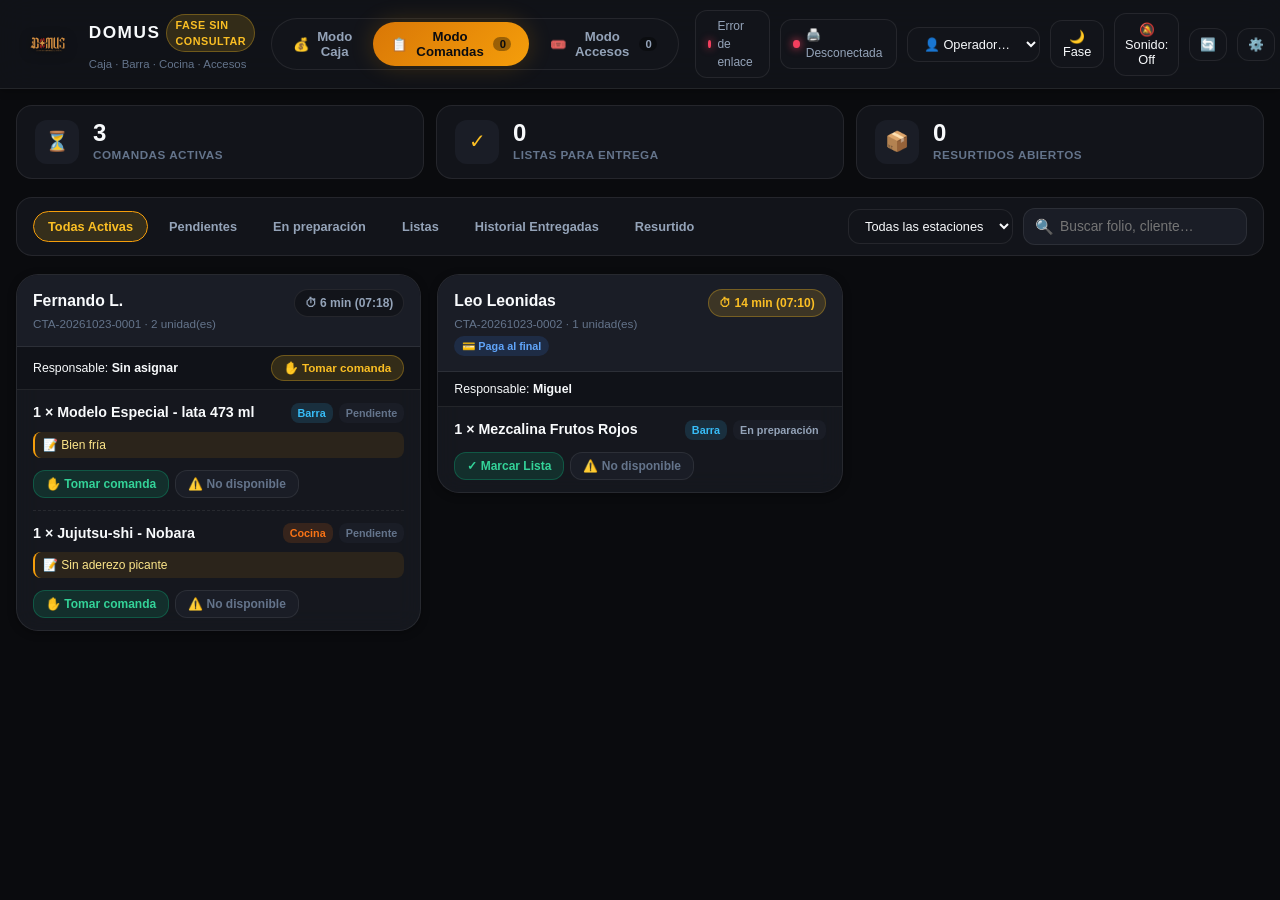
==== google-apps-script/Index.html @ 8cdd0007 "Keep history validation and evidence on one checked read snapshot" ====
<!DOCTYPE html>
<html lang="es">

<head>
  <meta charset="utf-8" />
  <meta name="viewport" content="width=device-width, initial-scale=1, maximum-scale=1, user-scalable=no" />
  <title>DOMUS · Sistema Operativo de Administración, Caja y Comandas</title>
  <meta name="description"
    content="Plataforma unificada para administración de DOMUS, punto de venta de caja y pantalla de comandas de cocina y barra." />
  <meta name="theme-color" content="#0a0b0e" />

  <!-- Favicon / Branding -->
  <link rel="icon" type="image/png" href="https://sadotechmx.github.io/Admin-Domus/assets/LOGO DOMUS-01.png" />
  <meta http-equiv="Cache-Control" content="no-cache, no-store, must-revalidate" />
  <meta http-equiv="Pragma" content="no-cache" />
  <meta http-equiv="Expires" content="0" />

  <!-- Stylesheet -->
  <style>/* ==========================================================================
   DOMUS ADMIN & POS - DESIGN SYSTEM & STYLESHEET
   Sleek Dark Mode / Obsidian & Amber Gold / Glassmorphism
   ========================================================================== */

:root {
  /* Color Palette */
  --bg-main: #0a0b0e;
  --bg-surface: #12141a;
  --bg-surface-elevated: #1a1d26;
  --bg-glass: rgba(18, 20, 26, 0.85);
  --bg-glass-card: rgba(26, 29, 38, 0.7);
  --border-subtle: rgba(255, 255, 255, 0.08);
  --border-focus: rgba(245, 158, 11, 0.5);
  --border-gold: rgba(217, 119, 6, 0.35);

  /* Accents */
  --gold-300: #fde68a;
  --gold-400: #fbbf24;
  --gold-500: #f59e0b;
  --gold-600: #d97706;
  --gold-glow: rgba(245, 158, 11, 0.25);

  /* Status Colors */
  --emerald-400: #34d399;
  --emerald-500: #10b981;
  --emerald-bg: rgba(16, 185, 129, 0.15);
  --emerald-border: rgba(16, 185, 129, 0.3);

  --rose-400: #fb7185;
  --rose-500: #f43f5e;
  --rose-bg: rgba(244, 63, 94, 0.15);
  --rose-border: rgba(244, 63, 94, 0.3);

  --amber-400: #fbbf24;
  --amber-bg: rgba(251, 191, 36, 0.15);
  --amber-border: rgba(251, 191, 36, 0.3);

  --blue-400: #60a5fa;
  --blue-500: #3b82f6;
  --blue-bg: rgba(59, 130, 246, 0.15);

  /* Typography & Text */
  --text-primary: #f8fafc;
  --text-secondary: #94a3b8;
  --text-muted: #64748b;
  --text-gold: #f3c46b;

  /* Geometry & Shadows */
  --radius-sm: 8px;
  --radius-md: 12px;
  --radius-lg: 16px;
  --radius-xl: 22px;
  --radius-full: 9999px;

  --shadow-sm: 0 2px 8px rgba(0, 0, 0, 0.3);
  --shadow-md: 0 6px 20px rgba(0, 0, 0, 0.45);
  --shadow-lg: 0 12px 35px rgba(0, 0, 0, 0.6);
  --shadow-gold: 0 0 24px rgba(245, 158, 11, 0.2);

  --transition-fast: 0.15s cubic-bezier(0.4, 0, 0.2, 1);
  --transition-normal: 0.25s cubic-bezier(0.4, 0, 0.2, 1);
}

/* Base Reset */
*, *::before, *::after {
  box-sizing: border-box;
  margin: 0;
  padding: 0;
}

html, body {
  background-color: var(--bg-main);
  color: var(--text-primary);
  font-family: -apple-system, BlinkMacSystemFont, "Segoe UI", Roboto, "Helvetica Neue", Arial, sans-serif;
  font-size: 15px;
  line-height: 1.5;
  -webkit-font-smoothing: antialiased;
  min-height: 100vh;
  overflow-x: hidden;
}

/* Custom Scrollbars */
::-webkit-scrollbar {
  width: 7px;
  height: 7px;
}
::-webkit-scrollbar-track {
  background: var(--bg-main);
}
::-webkit-scrollbar-thumb {
  background: var(--border-subtle);
  border-radius: var(--radius-full);
}
::-webkit-scrollbar-thumb:hover {
  background: var(--gold-600);
}

/* ==========================================================================
   HEADER & NAVIGATION BAR
   ========================================================================== */
.app-header {
  position: sticky;
  top: 0;
  z-index: 90;
  background: var(--bg-glass);
  backdrop-filter: blur(18px);
  -webkit-backdrop-filter: blur(18px);
  border-bottom: 1px solid var(--border-subtle);
  padding: 10px 18px;
  display: flex;
  align-items: center;
  justify-content: space-between;
  gap: 16px;
  box-shadow: var(--shadow-sm);
}

.brand-section {
  display: flex;
  align-items: center;
  gap: 12px;
}

.brand-logo {
  height: 38px;
  width: auto;
  object-fit: contain;
  filter: drop-shadow(0 2px 6px rgba(0,0,0,0.5));
}

.brand-text h1 {
  font-size: 1.15rem;
  font-weight: 700;
  letter-spacing: 1.5px;
  color: var(--text-primary);
  display: flex;
  align-items: center;
  gap: 6px;
}

.brand-text .phase-badge {
  font-size: 0.72rem;
  font-weight: 600;
  padding: 2px 8px;
  border-radius: var(--radius-full);
  background: var(--amber-bg);
  border: 1px solid var(--amber-border);
  color: var(--gold-400);
  letter-spacing: 0.5px;
  text-transform: uppercase;
}

.brand-subtitle {
  font-size: 0.76rem;
  color: var(--text-muted);
}

/* Mode Switcher Buttons (Caja vs Comandas) */
.mode-switcher {
  display: flex;
  background: var(--bg-surface);
  border: 1px solid var(--border-subtle);
  border-radius: var(--radius-full);
  padding: 3px;
  gap: 3px;
}

.mode-btn {
  background: transparent;
  border: none;
  color: var(--text-secondary);
  font-size: 0.88rem;
  font-weight: 600;
  padding: 7px 18px;
  border-radius: var(--radius-full);
  cursor: pointer;
  display: flex;
  align-items: center;
  gap: 8px;
  transition: all var(--transition-fast);
}

.mode-btn:hover {
  color: var(--text-primary);
}

.mode-btn.active {
  background: linear-gradient(135deg, var(--gold-600), var(--gold-500));
  color: #0b0c10;
  box-shadow: var(--shadow-gold);
  font-weight: 700;
}

.mode-btn .badge-count {
  background: rgba(0, 0, 0, 0.35);
  color: inherit;
  font-size: 0.75rem;
  padding: 1px 7px;
  border-radius: var(--radius-full);
  min-width: 18px;
  text-align: center;
}

/* Header Controls & Status */
.header-actions {
  display: flex;
  align-items: center;
  gap: 10px;
}

.connection-status {
  display: flex;
  align-items: center;
  gap: 6px;
  font-size: 0.8rem;
  color: var(--text-secondary);
  padding: 6px 12px;
  border-radius: var(--radius-md);
  background: var(--bg-surface);
  border: 1px solid var(--border-subtle);
}

.status-dot {
  width: 8px;
  height: 8px;
  border-radius: 50%;
  background: var(--emerald-500);
  box-shadow: 0 0 8px var(--emerald-500);
}
.status-dot.warn {
  background: var(--amber-400);
  box-shadow: 0 0 8px var(--amber-400);
}
.status-dot.error {
  background: var(--rose-500);
  box-shadow: 0 0 8px var(--rose-500);
}

.staff-select-wrapper select,
.action-icon-btn,
.btn-secondary {
  background: var(--bg-surface);
  border: 1px solid var(--border-subtle);
  color: var(--text-primary);
  border-radius: var(--radius-md);
  padding: 8px 12px;
  font-size: 0.85rem;
  font-family: inherit;
  cursor: pointer;
  outline: none;
  transition: all var(--transition-fast);
}

.staff-select-wrapper select:focus,
.action-icon-btn:hover,
.btn-secondary:hover {
  border-color: var(--gold-500);
  background: var(--bg-surface-elevated);
}

.action-icon-btn {
  display: inline-flex;
  align-items: center;
  justify-content: center;
  padding: 8px 10px;
  min-width: 38px;
}
.action-icon-btn.active {
  color: var(--gold-400);
  border-color: var(--gold-500);
  background: var(--amber-bg);
}

/* Main Container */
.app-container {
  max-width: 1560px;
  margin: 0 auto;
  padding: 16px;
}

/* ==========================================================================
   VIEW 1: MODO CAJA (POS - PUNTO DE VENTA)
   ========================================================================== */
.caja-layout {
  display: grid;
  grid-template-columns: 1fr 390px;
  gap: 20px;
  align-items: start;
}

@media (max-width: 1024px) {
  .caja-layout {
    grid-template-columns: 1fr;
  }
}

.catalog-section {
  display: flex;
  flex-direction: column;
  gap: 16px;
}

/* Search & Category Filter Bar */
.catalog-toolbar {
  display: flex;
  flex-wrap: wrap;
  gap: 12px;
  justify-content: space-between;
  align-items: center;
  background: var(--bg-surface);
  border: 1px solid var(--border-subtle);
  border-radius: var(--radius-lg);
  padding: 12px 16px;
}

.search-input-wrapper {
  position: relative;
  flex: 1;
  min-width: 240px;
}

.search-input-wrapper input {
  width: 100%;
  background: var(--bg-surface-elevated);
  border: 1px solid var(--border-subtle);
  border-radius: var(--radius-md);
  padding: 10px 14px 10px 36px;
  color: var(--text-primary);
  font-size: 0.92rem;
  outline: none;
  transition: border-color var(--transition-fast);
}

.search-input-wrapper input:focus {
  border-color: var(--gold-500);
  box-shadow: 0 0 0 2px var(--gold-glow);
}

.search-icon {
  position: absolute;
  left: 12px;
  top: 50%;
  transform: translateY(-50%);
  color: var(--text-muted);
  pointer-events: none;
}

/* Categories Scroll */
.category-chips {
  display: flex;
  gap: 8px;
  overflow-x: auto;
  padding-bottom: 2px;
}

.chip-btn {
  background: var(--bg-surface-elevated);
  border: 1px solid var(--border-subtle);
  color: var(--text-secondary);
  padding: 6px 14px;
  border-radius: var(--radius-full);
  font-size: 0.82rem;
  font-weight: 600;
  white-space: nowrap;
  cursor: pointer;
  transition: all var(--transition-fast);
}

.chip-btn:hover {
  color: var(--text-primary);
  background: var(--bg-surface);
}

.chip-btn.active {
  background: var(--amber-bg);
  border-color: var(--gold-500);
  color: var(--gold-400);
}

.chip-btn.canna-chip {
  border-color: rgba(74, 222, 128, 0.4);
  color: #4ade80;
}

.chip-btn.canna-chip:hover {
  background: rgba(34, 197, 94, 0.15);
  border-color: #22c55e;
  color: #86efac;
}

.chip-btn.canna-chip.active {
  background: rgba(34, 197, 94, 0.22);
  border-color: #4ade80;
  color: #86efac;
  box-shadow: 0 0 12px rgba(34, 197, 94, 0.35);
}

/* Product Cards Grid */
.products-grid {
  display: grid;
  grid-template-columns: repeat(auto-fill, minmax(190px, 1fr));
  gap: 14px;
}

.product-card {
  background: var(--bg-glass-card);
  backdrop-filter: blur(12px);
  border: 1px solid var(--border-subtle);
  border-radius: var(--radius-lg);
  padding: 16px;
  display: flex;
  flex-direction: column;
  justify-content: space-between;
  gap: 12px;
  cursor: pointer;
  transition: transform var(--transition-fast), border-color var(--transition-fast), box-shadow var(--transition-fast);
  position: relative;
  overflow: hidden;
}

.product-card:hover {
  transform: translateY(-2px);
  border-color: var(--gold-500);
  box-shadow: var(--shadow-gold);
}

.product-card.canna-card {
  border-color: rgba(74, 222, 128, 0.25);
}

.product-card.canna-card:hover {
  border-color: #4ade80;
  box-shadow: 0 0 14px rgba(34, 197, 94, 0.25);
}

.product-card .card-cat-badge {
  font-size: 0.7rem;
  text-transform: uppercase;
  font-weight: 700;
  letter-spacing: 0.5px;
  color: var(--text-muted);
}

.product-card .card-cat-badge.badge-canna {
  color: #4ade80;
  font-weight: 800;
}

.product-card .card-title {
  font-size: 0.98rem;
  font-weight: 600;
  color: var(--text-primary);
  line-height: 1.3;
  margin-top: 4px;
}

.product-card .card-footer {
  display: flex;
  align-items: center;
  justify-content: space-between;
  margin-top: auto;
  padding-top: 8px;
  border-top: 1px solid var(--border-subtle);
}

.product-card .card-price {
  font-size: 1.15rem;
  font-weight: 700;
  color: var(--gold-400);
  font-variant-numeric: tabular-nums;
}

.product-card .card-add-btn {
  width: 32px;
  height: 32px;
  border-radius: var(--radius-full);
  background: var(--gold-500);
  color: #0d0d12;
  border: none;
  font-size: 1.1rem;
  font-weight: 700;
  display: flex;
  align-items: center;
  justify-content: center;
  cursor: pointer;
  transition: transform var(--transition-fast), background var(--transition-fast);
}

.product-card:hover .card-add-btn {
  transform: scale(1.1);
  background: var(--gold-400);
}

/* ==========================================================================
   CART & ORDER SUMMARY SIDEBAR
   ========================================================================== */
.cart-sidebar {
  background: var(--bg-surface);
  border: 1px solid var(--border-subtle);
  border-radius: var(--radius-xl);
  padding: 18px;
  display: flex;
  flex-direction: column;
  gap: 16px;
  position: sticky;
  top: 76px;
  max-height: calc(100vh - 96px);
  box-shadow: var(--shadow-md);
}

.cart-header {
  display: flex;
  align-items: center;
  justify-content: space-between;
  padding-bottom: 12px;
  border-bottom: 1px solid var(--border-subtle);
}

.cart-header h2 {
  font-size: 1.15rem;
  font-weight: 700;
  color: var(--text-primary);
  display: flex;
  align-items: center;
  gap: 8px;
}

.cart-header .btn-clear {
  background: transparent;
  border: none;
  color: var(--text-muted);
  font-size: 0.82rem;
  cursor: pointer;
  padding: 4px 8px;
  border-radius: var(--radius-sm);
  transition: color var(--transition-fast);
}
.cart-header .btn-clear:hover {
  color: var(--rose-400);
}

/* Customer & Ticket Selector */
.cart-meta-fields {
  display: flex;
  flex-direction: column;
  gap: 10px;
}

.input-group label {
  display: block;
  font-size: 0.78rem;
  font-weight: 600;
  color: var(--text-secondary);
  margin-bottom: 4px;
}

.input-group input,
.input-group select {
  width: 100%;
  background: var(--bg-surface-elevated);
  border: 1px solid var(--border-subtle);
  color: var(--text-primary);
  padding: 9px 12px;
  border-radius: var(--radius-md);
  font-size: 0.9rem;
  font-family: inherit;
  outline: none;
}
.input-group input:focus,
.input-group select:focus {
  border-color: var(--gold-500);
}

.account-selector-row {
  display: flex;
  gap: 8px;
}

.account-selector-row select {
  flex: 1;
}

.btn-small-icon {
  background: var(--bg-surface-elevated);
  border: 1px solid var(--border-subtle);
  color: var(--text-secondary);
  border-radius: var(--radius-md);
  padding: 0 10px;
  cursor: pointer;
  display: inline-flex;
  align-items: center;
  justify-content: center;
}
.btn-small-icon:hover {
  border-color: var(--gold-500);
  color: var(--gold-400);
}

/* Cart Items List */
.cart-items-scroll {
  flex: 1;
  overflow-y: auto;
  display: flex;
  flex-direction: column;
  gap: 10px;
  min-height: 160px;
  padding-right: 4px;
}

.cart-item {
  background: var(--bg-surface-elevated);
  border: 1px solid var(--border-subtle);
  border-radius: var(--radius-md);
  padding: 10px 12px;
  display: flex;
  align-items: center;
  justify-content: space-between;
  gap: 10px;
  transition: border-color var(--transition-fast);
}

.cart-item:hover {
  border-color: rgba(245, 158, 11, 0.3);
}

.cart-item-info {
  flex: 1;
}
.cart-item-title {
  font-size: 0.88rem;
  font-weight: 600;
  color: var(--text-primary);
}
.cart-item-sub {
  font-size: 0.78rem;
  color: var(--text-muted);
}

.cart-item-qty {
  display: flex;
  align-items: center;
  gap: 6px;
}

.qty-btn {
  width: 26px;
  height: 26px;
  border-radius: var(--radius-sm);
  background: var(--bg-surface);
  border: 1px solid var(--border-subtle);
  color: var(--text-primary);
  cursor: pointer;
  font-size: 0.9rem;
  font-weight: 700;
  display: flex;
  align-items: center;
  justify-content: center;
  transition: all var(--transition-fast);
}
.qty-btn:hover {
  border-color: var(--gold-500);
  background: var(--amber-bg);
  color: var(--gold-400);
}

.qty-count {
  font-size: 0.92rem;
  font-weight: 700;
  min-width: 20px;
  text-align: center;
  font-variant-numeric: tabular-nums;
}

.cart-item-price {
  font-size: 0.95rem;
  font-weight: 700;
  color: var(--gold-400);
  min-width: 55px;
  text-align: right;
  font-variant-numeric: tabular-nums;
}

.empty-cart-state {
  display: flex;
  flex-direction: column;
  align-items: center;
  justify-content: center;
  gap: 8px;
  padding: 30px 10px;
  color: var(--text-muted);
  text-align: center;
}

/* Cart Footer & Totals */
.cart-footer {
  border-top: 1px solid var(--border-subtle);
  padding-top: 14px;
  display: flex;
  flex-direction: column;
  gap: 12px;
}

.totals-row {
  display: flex;
  justify-content: space-between;
  font-size: 0.9rem;
  color: var(--text-secondary);
}

.totals-row.grand-total {
  font-size: 1.35rem;
  font-weight: 800;
  color: var(--text-primary);
  margin-top: 4px;
}

.totals-row.grand-total .amount {
  color: var(--gold-400);
}

.btn-primary-action {
  width: 100%;
  padding: 14px 18px;
  background: linear-gradient(135deg, var(--gold-600), var(--gold-500));
  border: none;
  border-radius: var(--radius-md);
  color: #0b0c10;
  font-size: 1rem;
  font-weight: 700;
  cursor: pointer;
  box-shadow: var(--shadow-gold);
  display: flex;
  align-items: center;
  justify-content: center;
  gap: 8px;
  transition: all var(--transition-fast);
}

.btn-primary-action:hover:not(:disabled) {
  transform: translateY(-1px);
  filter: brightness(1.08);
}
.btn-primary-action:disabled {
  opacity: 0.4;
  cursor: not-allowed;
  box-shadow: none;
}

.btn-secondary-action {
  width: 100%;
  padding: 10px 14px;
  background: var(--bg-surface-elevated);
  border: 1px solid var(--border-subtle);
  border-radius: var(--radius-md);
  color: var(--text-secondary);
  font-size: 0.85rem;
  font-weight: 600;
  cursor: pointer;
  transition: all var(--transition-fast);
}
.btn-secondary-action:hover {
  color: var(--text-primary);
  border-color: var(--gold-500);
}

/* ==========================================================================
   VIEW 2: MODO COMANDAS (KDS - KITCHEN / BAR DISPLAY)
   ========================================================================== */
.comandas-layout {
  display: flex;
  flex-direction: column;
  gap: 18px;
}

/* KDS Metrics Bar */
.kds-metrics {
  display: grid;
  grid-template-columns: repeat(auto-fit, minmax(200px, 1fr));
  gap: 12px;
}

.kds-metric-card {
  background: var(--bg-surface);
  border: 1px solid var(--border-subtle);
  border-radius: var(--radius-lg);
  padding: 14px 18px;
  display: flex;
  align-items: center;
  gap: 14px;
}

.kds-metric-icon {
  width: 44px;
  height: 44px;
  border-radius: var(--radius-md);
  background: var(--bg-surface-elevated);
  display: flex;
  align-items: center;
  justify-content: center;
  font-size: 1.3rem;
  color: var(--gold-400);
}

.kds-metric-data .metric-num {
  font-size: 1.6rem;
  font-weight: 800;
  line-height: 1.1;
  color: var(--text-primary);
  font-variant-numeric: tabular-nums;
}

.kds-metric-data .metric-label {
  font-size: 0.78rem;
  color: var(--text-muted);
  text-transform: uppercase;
  font-weight: 600;
  letter-spacing: 0.5px;
}

/* KDS Filter Bar */
.kds-toolbar {
  display: flex;
  flex-wrap: wrap;
  align-items: center;
  justify-content: space-between;
  gap: 12px;
  background: var(--bg-surface);
  border: 1px solid var(--border-subtle);
  border-radius: var(--radius-lg);
  padding: 10px 16px;
}

.kds-tabs {
  display: flex;
  gap: 6px;
  overflow-x: auto;
}

.kds-tab-btn {
  background: transparent;
  border: 1px solid transparent;
  color: var(--text-secondary);
  font-size: 0.85rem;
  font-weight: 600;
  padding: 7px 14px;
  border-radius: var(--radius-full);
  cursor: pointer;
  white-space: nowrap;
  transition: all var(--transition-fast);
}

.kds-tab-btn:hover {
  color: var(--text-primary);
  background: var(--bg-surface-elevated);
}

.kds-tab-btn.active {
  background: var(--amber-bg);
  border-color: var(--gold-500);
  color: var(--gold-400);
}

.kds-filters-right {
  display: flex;
  align-items: center;
  gap: 10px;
}

/* Orders Board Grid */
.orders-board {
  display: grid;
  grid-template-columns: repeat(auto-fill, minmax(320px, 1fr));
  gap: 16px;
  align-items: start;
}

/* Order Ticket Card */
.order-card {
  background: var(--bg-glass-card);
  backdrop-filter: blur(12px);
  border: 1px solid var(--border-subtle);
  border-radius: var(--radius-xl);
  overflow: hidden;
  box-shadow: var(--shadow-sm);
  display: flex;
  flex-direction: column;
  transition: border-color var(--transition-fast), transform var(--transition-fast);
}

.order-card:hover {
  border-color: rgba(255, 255, 255, 0.2);
}

.order-card.urgent {
  border-color: var(--rose-500);
  box-shadow: 0 0 16px rgba(244, 63, 94, 0.25);
  animation: pulse-border 2s infinite;
}

@keyframes pulse-border {
  0% { box-shadow: 0 0 0 rgba(244, 63, 94, 0.4); }
  50% { box-shadow: 0 0 20px rgba(244, 63, 94, 0.6); }
  100% { box-shadow: 0 0 0 rgba(244, 63, 94, 0.4); }
}

.order-card-header {
  padding: 14px 16px;
  background: var(--bg-surface-elevated);
  border-bottom: 1px solid var(--border-subtle);
  display: flex;
  align-items: flex-start;
  justify-content: space-between;
  gap: 10px;
}

.order-card-meta .customer-name {
  font-size: 1.05rem;
  font-weight: 700;
  color: var(--text-primary);
}

.order-card-meta .ticket-info {
  font-size: 0.78rem;
  color: var(--text-muted);
  margin-top: 2px;
}

.order-card-meta .credit-tag {
  display: inline-block;
  margin-top: 4px;
  font-size: 0.72rem;
  font-weight: 700;
  padding: 2px 8px;
  border-radius: var(--radius-full);
  background: var(--blue-bg);
  color: var(--blue-400);
}

.order-timer-badge {
  font-size: 0.8rem;
  font-weight: 700;
  padding: 4px 10px;
  border-radius: var(--radius-full);
  background: var(--bg-surface);
  border: 1px solid var(--border-subtle);
  color: var(--text-secondary);
  white-space: nowrap;
  font-variant-numeric: tabular-nums;
}

.order-timer-badge.warning {
  background: var(--amber-bg);
  border-color: var(--amber-border);
  color: var(--gold-400);
}

.order-timer-badge.danger {
  background: var(--rose-bg);
  border-color: var(--rose-border);
  color: var(--rose-400);
}

/* Order Claim / Responsible section */
.order-claim-strip {
  padding: 8px 16px;
  background: rgba(0, 0, 0, 0.2);
  border-bottom: 1px solid var(--border-subtle);
  display: flex;
  align-items: center;
  justify-content: space-between;
  font-size: 0.82rem;
}

.btn-claim-order {
  padding: 5px 12px;
  background: var(--amber-bg);
  border: 1px solid var(--amber-border);
  color: var(--gold-400);
  border-radius: var(--radius-full);
  font-size: 0.78rem;
  font-weight: 700;
  cursor: pointer;
  transition: all var(--transition-fast);
}

.btn-claim-order:hover {
  background: var(--gold-500);
  color: #0b0c10;
}

/* Order Item Row inside card */
.order-items-list {
  padding: 12px 16px;
  display: flex;
  flex-direction: column;
  gap: 12px;
}

.order-item-block {
  padding-bottom: 12px;
  border-bottom: 1px dashed var(--border-subtle);
  display: flex;
  flex-direction: column;
  gap: 8px;
}
.order-item-block:last-child {
  border-bottom: none;
  padding-bottom: 0;
}

.order-item-top {
  display: flex;
  align-items: center;
  justify-content: space-between;
  gap: 8px;
}

.order-item-name {
  font-size: 0.95rem;
  font-weight: 600;
  color: var(--text-primary);
}

.order-item-badges {
  display: flex;
  align-items: center;
  gap: 6px;
}

.badge-tag {
  font-size: 0.72rem;
  font-weight: 700;
  padding: 2px 7px;
  border-radius: var(--radius-sm);
  background: var(--bg-surface-elevated);
  color: var(--text-secondary);
}

.badge-tag.dest-barra {
  color: #38bdf8;
  background: rgba(56, 189, 248, 0.15);
}
.badge-tag.dest-cocina {
  color: #f97316;
  background: rgba(249, 115, 22, 0.15);
}

.badge-tag.state-pendiente {
  color: var(--text-muted);
}
.badge-tag.state-preparando {
  color: var(--amber-400);
  background: var(--amber-bg);
}
.badge-tag.state-lista {
  color: var(--emerald-400);
  background: var(--emerald-bg);
}
.badge-tag.state-entregada {
  color: var(--text-muted);
  text-decoration: line-through;
}

.order-item-notes {
  font-size: 0.8rem;
  color: var(--gold-300);
  background: rgba(245, 158, 11, 0.1);
  padding: 4px 8px;
  border-radius: var(--radius-sm);
  border-left: 2px solid var(--gold-500);
}

.order-item-incident {
  font-size: 0.8rem;
  color: var(--rose-400);
  background: var(--rose-bg);
  padding: 4px 8px;
  border-radius: var(--radius-sm);
}

/* Actions Row per Item */
.order-item-actions {
  display: flex;
  flex-wrap: wrap;
  gap: 6px;
  margin-top: 4px;
}

.btn-action-small {
  padding: 6px 12px;
  border-radius: var(--radius-md);
  font-size: 0.8rem;
  font-weight: 600;
  cursor: pointer;
  border: 1px solid transparent;
  transition: all var(--transition-fast);
}

.btn-action-small.btn-ready {
  background: var(--emerald-bg);
  border-color: var(--emerald-border);
  color: var(--emerald-400);
}
.btn-action-small.btn-ready:hover {
  background: var(--emerald-500);
  color: #0b0c10;
}

.btn-action-small.btn-deliver {
  background: linear-gradient(135deg, var(--emerald-500), #059669);
  color: #ffffff;
  font-weight: 700;
}
.btn-action-small.btn-deliver:hover {
  filter: brightness(1.1);
}

.btn-action-small.btn-incident {
  background: var(--bg-surface-elevated);
  border-color: var(--border-subtle);
  color: var(--text-muted);
}
.btn-action-small.btn-incident:hover {
  color: var(--rose-400);
  border-color: var(--rose-border);
}

/* Resurtido Tab View */
.restock-view {
  display: flex;
  flex-direction: column;
  gap: 18px;
}

.restock-form-card {
  background: var(--bg-surface);
  border: 1px solid var(--border-subtle);
  border-radius: var(--radius-xl);
  padding: 18px;
  display: flex;
  flex-wrap: wrap;
  gap: 12px;
  align-items: center;
}

.restock-form-card input,
.restock-form-card select {
  background: var(--bg-surface-elevated);
  border: 1px solid var(--border-subtle);
  color: var(--text-primary);
  padding: 10px 14px;
  border-radius: var(--radius-md);
  font-size: 0.9rem;
  outline: none;
}

.restock-form-card input[type="text"] {
  flex: 1;
  min-width: 220px;
}

/* ==========================================================================
   MODALS & OVERLAYS
   ========================================================================== */
.modal-overlay {
  position: fixed;
  inset: 0;
  z-index: 100;
  background: rgba(0, 0, 0, 0.75);
  backdrop-filter: blur(8px);
  -webkit-backdrop-filter: blur(8px);
  display: flex;
  align-items: center;
  justify-content: center;
  padding: 20px;
  opacity: 0;
  pointer-events: none;
  transition: opacity var(--transition-normal);
}

.modal-overlay.open {
  opacity: 1;
  pointer-events: auto;
}

.modal-card {
  background: var(--bg-surface);
  border: 1px solid var(--border-gold);
  border-radius: var(--radius-xl);
  max-width: 520px;
  width: 100%;
  box-shadow: var(--shadow-lg), var(--shadow-gold);
  display: flex;
  flex-direction: column;
  transform: translateY(12px) scale(0.98);
  transition: transform var(--transition-normal);
  overflow: hidden;
}

.modal-overlay.open .modal-card {
  transform: translateY(0) scale(1);
}

.modal-header {
  padding: 18px 22px;
  border-bottom: 1px solid var(--border-subtle);
  display: flex;
  align-items: center;
  justify-content: space-between;
}

.modal-header h3 {
  font-size: 1.2rem;
  font-weight: 700;
  color: var(--text-primary);
}

.modal-close-btn {
  background: transparent;
  border: none;
  color: var(--text-muted);
  font-size: 1.4rem;
  cursor: pointer;
  line-height: 1;
  padding: 4px;
}
.modal-close-btn:hover {
  color: var(--rose-400);
}

.modal-body {
  padding: 22px;
  display: flex;
  flex-direction: column;
  gap: 18px;
  max-height: 75vh;
  overflow-y: auto;
}

.modal-footer {
  padding: 16px 22px;
  border-top: 1px solid var(--border-subtle);
  display: flex;
  gap: 12px;
  justify-content: flex-end;
  background: var(--bg-surface-elevated);
}

/* Payment Specific Controls in Modal */
.payment-methods-grid {
  display: grid;
  grid-template-columns: repeat(2, 1fr);
  gap: 10px;
}

.payment-method-btn {
  background: var(--bg-surface-elevated);
  border: 1px solid var(--border-subtle);
  border-radius: var(--radius-md);
  padding: 12px;
  color: var(--text-primary);
  font-size: 0.9rem;
  font-weight: 600;
  cursor: pointer;
  display: flex;
  align-items: center;
  justify-content: center;
  gap: 8px;
  transition: all var(--transition-fast);
}

.payment-method-btn:hover {
  border-color: var(--gold-500);
}

.payment-method-btn.active {
  background: var(--amber-bg);
  border-color: var(--gold-500);
  color: var(--gold-400);
}

/* Cash Denomination Shortcuts */
.cash-quick-buttons {
  display: flex;
  flex-wrap: wrap;
  gap: 8px;
  margin-top: 6px;
}

.btn-cash-preset {
  background: var(--bg-surface-elevated);
  border: 1px solid var(--border-subtle);
  color: var(--text-secondary);
  border-radius: var(--radius-full);
  padding: 6px 14px;
  font-size: 0.85rem;
  font-weight: 700;
  cursor: pointer;
  transition: all var(--transition-fast);
}
.btn-cash-preset:hover {
  color: var(--gold-400);
  border-color: var(--gold-500);
}

.change-display-box {
  background: rgba(16, 185, 129, 0.1);
  border: 1px solid var(--emerald-border);
  border-radius: var(--radius-lg);
  padding: 14px 18px;
  display: flex;
  align-items: center;
  justify-content: space-between;
}
.change-display-box.insufficient {
  background: var(--rose-bg);
  border-color: var(--rose-border);
}
.change-display-box.insufficient .change-amount {
  color: var(--rose-400);
}

.change-label {
  font-size: 0.88rem;
  font-weight: 600;
  color: var(--text-secondary);
}

.change-amount {
  font-size: 1.5rem;
  font-weight: 800;
  color: var(--emerald-400);
  font-variant-numeric: tabular-nums;
}

/* Ticket Receipt Modal Styles */
.receipt-paper {
  background: #ffffff;
  color: #111827;
  border-radius: var(--radius-md);
  padding: 24px;
  font-family: "Courier New", Courier, monospace;
  box-shadow: 0 4px 14px rgba(0,0,0,0.4);
}

.receipt-header {
  text-align: center;
  border-bottom: 1px dashed #9ca3af;
  padding-bottom: 14px;
  margin-bottom: 14px;
}
.receipt-header h2 {
  font-size: 1.4rem;
  letter-spacing: 2px;
}

.receipt-items-list {
  display: flex;
  flex-direction: column;
  gap: 8px;
  border-bottom: 1px dashed #9ca3af;
  padding-bottom: 14px;
  margin-bottom: 14px;
  font-size: 0.95rem;
}

.receipt-line {
  display: flex;
  justify-content: space-between;
}

.receipt-total-row {
  display: flex;
  justify-content: space-between;
  font-weight: 800;
  font-size: 1.15rem;
  margin-top: 6px;
}

/* Toast Notifications */
.toast-container {
  position: fixed;
  bottom: 24px;
  right: 24px;
  z-index: 120;
  display: flex;
  flex-direction: column;
  gap: 10px;
  max-width: 380px;
}

.toast {
  background: var(--bg-surface-elevated);
  border: 1px solid var(--border-subtle);
  border-radius: var(--radius-md);
  padding: 12px 18px;
  color: var(--text-primary);
  font-size: 0.9rem;
  box-shadow: var(--shadow-lg);
  display: flex;
  align-items: center;
  gap: 12px;
  animation: slide-in 0.3s cubic-bezier(0.16, 1, 0.3, 1);
}

.toast.ok {
  border-left: 4px solid var(--emerald-500);
}
.toast.error {
  border-left: 4px solid var(--rose-500);
}
.toast.warn {
  border-left: 4px solid var(--gold-500);
}

@keyframes slide-in {
  from {
    transform: translateX(40px);
    opacity: 0;
  }
  to {
    transform: translateX(0);
    opacity: 1;
  }
}

/* ==========================================================================
   CAJA SECURITY LOCK & PIN KEYPAD
   ========================================================================== */
.pin-display-wrapper {
  display: flex;
  flex-direction: column;
  align-items: center;
  gap: 12px;
  margin: 10px 0;
}

.pin-input-field {
  width: 100%;
  max-width: 280px;
  background: var(--bg-surface-elevated);
  border: 2px solid var(--border-gold);
  border-radius: var(--radius-lg);
  padding: 14px 18px;
  color: var(--text-primary);
  font-size: 1.6rem;
  letter-spacing: 6px;
  text-align: center;
  outline: none;
  font-family: inherit;
  transition: border-color var(--transition-fast), box-shadow var(--transition-fast);
}

.pin-input-field:focus {
  border-color: var(--gold-400);
  box-shadow: 0 0 16px var(--gold-glow);
}

.pin-keypad {
  display: grid;
  grid-template-columns: repeat(3, 1fr);
  gap: 12px;
  max-width: 280px;
  width: 100%;
  margin: 8px auto;
}

.pin-key-btn {
  background: var(--bg-surface-elevated);
  border: 1px solid var(--border-subtle);
  border-radius: var(--radius-md);
  color: var(--text-primary);
  font-size: 1.4rem;
  font-weight: 700;
  padding: 14px;
  cursor: pointer;
  display: flex;
  align-items: center;
  justify-content: center;
  transition: all var(--transition-fast);
}

.pin-key-btn:hover {
  background: var(--bg-surface);
  border-color: var(--gold-500);
  color: var(--gold-400);
  transform: translateY(-1px);
}

.pin-key-btn:active {
  transform: scale(0.96);
}

.pin-key-btn.action-key {
  font-size: 1rem;
  color: var(--text-secondary);
}

.lock-badge-icon {
  width: 56px;
  height: 56px;
  border-radius: 50%;
  background: var(--amber-bg);
  border: 2px solid var(--gold-500);
  color: var(--gold-400);
  display: flex;
  align-items: center;
  justify-content: center;
  font-size: 1.8rem;
  margin: 0 auto 8px auto;
}

.checkbox-remember-device {
  display: flex;
  align-items: center;
  gap: 10px;
  font-size: 0.88rem;
  color: var(--text-secondary);
  cursor: pointer;
  user-select: none;
}

.checkbox-remember-device input[type="checkbox"] {
  width: 18px;
  height: 18px;
  accent-color: var(--gold-500);
  cursor: pointer;
}

.btn-lock-caja {
  background: var(--bg-surface-elevated);
  border: 1px solid var(--border-subtle);
  color: var(--rose-400);
  padding: 6px 12px;
  border-radius: var(--radius-md);
  font-size: 0.8rem;
  font-weight: 600;
  display: inline-flex;
  align-items: center;
  gap: 6px;
  cursor: pointer;
  transition: all var(--transition-fast);
}

.btn-lock-caja:hover {
  background: var(--rose-bg);
  border-color: var(--rose-border);
}

/* Product Registration Modal & Toolbar */
.form-row-2 {
  display: grid;
  grid-template-columns: 1fr 1fr;
  gap: 12px;
}

@media (max-width: 480px) {
  .form-row-2 {
    grid-template-columns: 1fr;
  }
}

.btn-add-product-toolbar {
  background: linear-gradient(135deg, var(--gold-600), var(--gold-500));
  color: #0b0c10;
  border: none;
  border-radius: var(--radius-md);
  padding: 8px 16px;
  font-size: 0.85rem;
  font-weight: 700;
  cursor: pointer;
  display: inline-flex;
  align-items: center;
  gap: 6px;
  transition: all var(--transition-fast);
  white-space: nowrap;
}

.btn-add-product-toolbar:hover {
  transform: translateY(-1px);
  filter: brightness(1.1);
  box-shadow: var(--shadow-gold);
}

/* Utility Hidden */
.hidden {
  display: none !important;
}

/* ==========================================================================
   MODO ACCESOS, EVENTOS Y GUARDARROPA
   ========================================================================== */
.accesos-layout {
  display: flex;
  flex-direction: column;
  gap: 20px;
  width: 100%;
  max-width: 1600px;
  margin: 0 auto;
}

/* Header & KPIs */
.accesos-header-card {
  background: var(--bg-surface);
  border: 1px solid var(--border-subtle);
  border-radius: var(--radius-xl);
  padding: 18px 24px;
  display: flex;
  flex-wrap: wrap;
  gap: 20px;
  justify-content: space-between;
  align-items: center;
  box-shadow: var(--shadow-sm);
}

.accesos-event-picker {
  display: flex;
  align-items: center;
  gap: 12px;
  flex-wrap: wrap;
}

.event-picker-label {
  font-size: 0.8rem;
  text-transform: uppercase;
  letter-spacing: 0.05em;
  color: var(--text-muted);
  font-weight: 700;
}

.event-select-styled {
  background: var(--bg-surface-elevated);
  border: 1px solid var(--border-subtle);
  color: var(--gold-primary);
  font-weight: 700;
  font-size: 0.95rem;
  padding: 9px 16px;
  border-radius: var(--radius-md);
  outline: none;
  cursor: pointer;
  transition: all var(--transition-fast);
}

.event-select-styled:focus {
  border-color: var(--gold-primary);
  box-shadow: 0 0 0 2px rgba(212, 175, 55, 0.2);
}

.btn-new-event {
  background: rgba(212, 175, 55, 0.12);
  color: var(--gold-primary);
  border: 1px solid var(--gold-primary);
  border-radius: var(--radius-md);
  padding: 8px 14px;
  font-size: 0.85rem;
  font-weight: 600;
  cursor: pointer;
  display: inline-flex;
  align-items: center;
  gap: 6px;
  transition: all var(--transition-fast);
}

.btn-new-event:hover {
  background: var(--gold-primary);
  color: #0b0c10;
}

.accesos-kpi-grid {
  display: flex;
  gap: 16px;
  flex-wrap: wrap;
}

.accesos-kpi-card {
  background: var(--bg-surface-elevated);
  border: 1px solid var(--border-subtle);
  border-radius: var(--radius-lg);
  padding: 10px 18px;
  display: flex;
  align-items: center;
  gap: 12px;
  min-width: 140px;
}

.accesos-kpi-icon {
  font-size: 1.6rem;
}

.accesos-kpi-info {
  display: flex;
  flex-direction: column;
}

.accesos-kpi-val {
  font-size: 1.25rem;
  font-weight: 800;
  color: var(--text-primary);
  line-height: 1.1;
}

.accesos-kpi-lbl {
  font-size: 0.72rem;
  text-transform: uppercase;
  color: var(--text-muted);
  font-weight: 600;
}

/* 2 Columns Main Grid */
.accesos-main-grid {
  display: grid;
  grid-template-columns: 460px 1fr;
  gap: 20px;
  align-items: start;
}

@media (max-width: 1100px) {
  .accesos-main-grid {
    grid-template-columns: 1fr;
  }
}

/* Left Form: Check-In & Cobro */
.accesos-form-card {
  background: var(--bg-surface);
  border: 1px solid var(--border-subtle);
  border-radius: var(--radius-xl);
  padding: 24px;
  box-shadow: var(--shadow-md);
  display: flex;
  flex-direction: column;
  gap: 18px;
}

.accesos-form-title {
  font-size: 1.1rem;
  font-weight: 700;
  color: var(--text-primary);
  display: flex;
  align-items: center;
  gap: 8px;
  margin: 0;
  padding-bottom: 12px;
  border-bottom: 1px solid var(--border-subtle);
}

.entry-types-grid {
  display: grid;
  grid-template-columns: repeat(3, 1fr);
  gap: 10px;
}

@media (max-width: 440px) {
  .entry-types-grid {
    grid-template-columns: repeat(2, 1fr);
  }
}

.entry-type-btn,
.entry-type-card {
  background: var(--bg-surface-elevated);
  border: 1px solid var(--border-subtle);
  border-radius: var(--radius-md);
  padding: 10px 8px;
  display: flex;
  flex-direction: column;
  align-items: center;
  gap: 4px;
  cursor: pointer;
  transition: all var(--transition-fast);
  color: var(--text-secondary);
  user-select: none;
}

.entry-type-btn:hover,
.entry-type-card:hover {
  border-color: var(--gold-primary);
  color: var(--text-primary);
  background: rgba(212, 175, 55, 0.08);
}

.entry-type-btn.active,
.entry-type-card.selected,
.entry-type-card.active {
  background: rgba(212, 175, 55, 0.18);
  border-color: var(--gold-primary);
  color: var(--gold-primary);
  box-shadow: 0 0 10px rgba(212, 175, 55, 0.25);
}

.entry-type-name,
.entry-type-title {
  font-size: 0.8rem;
  font-weight: 700;
  text-align: center;
}

.entry-type-price {
  font-size: 0.85rem;
  font-weight: 800;
}

.wardrobe-selector-group {
  display: flex;
  gap: 8px;
  align-items: center;
}

.wardrobe-btn {
  flex: 1;
  background: var(--bg-surface-elevated);
  border: 1px solid var(--border-subtle);
  color: var(--text-primary);
  padding: 8px 12px;
  border-radius: var(--radius-md);
  font-weight: 700;
  font-size: 0.9rem;
  cursor: pointer;
  transition: all var(--transition-fast);
}

.wardrobe-btn:hover {
  border-color: var(--gold-primary);
}

.wardrobe-btn.active {
  background: var(--gold-primary);
  color: #0b0c10;
  border-color: var(--gold-primary);
}

.accesos-summary-box {
  background: var(--bg-surface-elevated);
  border: 1px solid var(--border-subtle);
  border-radius: var(--radius-lg);
  padding: 14px 18px;
  display: flex;
  flex-direction: column;
  gap: 8px;
}

.accesos-summary-row {
  display: flex;
  justify-content: space-between;
  align-items: center;
  font-size: 0.85rem;
  color: var(--text-secondary);
}

.accesos-summary-total {
  font-size: 1.15rem;
  font-weight: 800;
  color: var(--gold-primary);
  border-top: 1px dashed var(--border-subtle);
  padding-top: 8px;
  margin-top: 4px;
}

/* Right Tabs */
.accesos-tabs-card {
  background: var(--bg-surface);
  border: 1px solid var(--border-subtle);
  border-radius: var(--radius-xl);
  overflow: hidden;
  box-shadow: var(--shadow-md);
  display: flex;
  flex-direction: column;
}

.accesos-tab-nav {
  display: flex;
  background: rgba(0, 0, 0, 0.2);
  border-bottom: 1px solid var(--border-subtle);
  padding: 8px 16px 0;
  gap: 8px;
  overflow-x: auto;
}

.accesos-nav-btn {
  background: transparent;
  border: none;
  border-bottom: 3px solid transparent;
  color: var(--text-muted);
  font-size: 0.88rem;
  font-weight: 700;
  padding: 10px 18px;
  cursor: pointer;
  display: inline-flex;
  align-items: center;
  gap: 8px;
  transition: all var(--transition-fast);
  white-space: nowrap;
}

.accesos-nav-btn:hover {
  color: var(--text-primary);
}

.accesos-nav-btn.active {
  color: var(--gold-primary);
  border-bottom-color: var(--gold-primary);
}

.accesos-tab-body {
  padding: 20px;
  display: flex;
  flex-direction: column;
  gap: 16px;
  min-height: 480px;
}

/* Tables & Lists */
.accesos-table-wrapper {
  overflow-x: auto;
  border: 1px solid var(--border-subtle);
  border-radius: var(--radius-lg);
}

.accesos-table {
  width: 100%;
  border-collapse: collapse;
  font-size: 0.85rem;
  text-align: left;
}

.accesos-table th {
  background: var(--bg-surface-elevated);
  padding: 12px 14px;
  color: var(--text-muted);
  font-weight: 700;
  text-transform: uppercase;
  font-size: 0.72rem;
  letter-spacing: 0.05em;
  border-bottom: 1px solid var(--border-subtle);
}

.accesos-table td {
  padding: 12px 14px;
  border-bottom: 1px solid var(--border-subtle);
  color: var(--text-primary);
}

.accesos-table tr:last-child td {
  border-bottom: none;
}

.accesos-table tr:hover td {
  background: rgba(255, 255, 255, 0.02);
}

/* Badge Tags */
.badge-entry-type {
  display: inline-block;
  padding: 3px 8px;
  border-radius: var(--radius-sm);
  font-size: 0.72rem;
  font-weight: 700;
  text-transform: uppercase;
  background: rgba(212, 175, 55, 0.15);
  color: var(--gold-primary);
  border: 1px solid rgba(212, 175, 55, 0.3);
}

.badge-wardrobe-ticket {
  display: inline-flex;
  align-items: center;
  gap: 4px;
  padding: 3px 8px;
  border-radius: var(--radius-sm);
  font-size: 0.75rem;
  font-weight: 700;
  background: rgba(59, 130, 246, 0.15);
  color: #60a5fa;
  border: 1px solid rgba(59, 130, 246, 0.3);
.btn-table-action {
  background: rgba(255, 255, 255, 0.05);
  border: 1px solid rgba(255, 255, 255, 0.12);
  border-radius: var(--radius-sm);
  padding: 5px 8px;
  font-size: 0.82rem;
  cursor: pointer;
  color: var(--text-primary);
  display: inline-flex;
  align-items: center;
  justify-content: center;
  transition: all var(--transition-fast);
}

.btn-table-action:hover {
  background: rgba(255, 255, 255, 0.15);
  border-color: rgba(255, 255, 255, 0.3);
  transform: translateY(-1px);
}

.btn-return-wardrobe {
  background: linear-gradient(135deg, #10b981, #059669);
  color: white;
  border: none;
  border-radius: var(--radius-sm);
  padding: 6px 12px;
  font-size: 0.78rem;
  font-weight: 700;
  cursor: pointer;
  display: inline-flex;
  align-items: center;
  gap: 5px;
  transition: all var(--transition-fast);
}

.btn-return-wardrobe:hover {
  filter: brightness(1.15);
}

.badge-returned {
  color: #10b981;
  font-weight: 700;
  font-size: 0.75rem;
  display: inline-flex;
  align-items: center;
  gap: 4px;
}

/* ==========================================================================
   OUTBOX & INTEGRIDAD TRANSACCIONAL (FASE 0C)
   ========================================================================== */
.outbox-banner {
  background: linear-gradient(135deg, rgba(245, 158, 11, 0.22), rgba(220, 38, 38, 0.28));
  border-bottom: 1px solid rgba(245, 158, 11, 0.45);
  padding: 10px 24px;
  display: flex;
  align-items: center;
  justify-content: space-between;
  gap: 16px;
  backdrop-filter: blur(12px);
  z-index: 100;
  animation: slideDown 0.3s cubic-bezier(0.16, 1, 0.3, 1);
}

.outbox-banner.hidden {
  display: none !important;
}

.outbox-content {
  display: flex;
  align-items: center;
  gap: 10px;
  font-size: 0.9rem;
  font-weight: 700;
  color: var(--amber-300, #fcd34d);
}

.outbox-icon {
  font-size: 1.25rem;
  animation: pulseWarning 2s infinite ease-in-out;
}

@keyframes pulseWarning {
  0%, 100% { transform: scale(1); opacity: 1; }
  50% { transform: scale(1.18); opacity: 0.75; }
}

.btn-outbox-sync {
  background: linear-gradient(135deg, var(--gold-400), var(--gold-600));
  color: #0a0b0e;
  border: none;
  border-radius: var(--radius-sm);
  padding: 6px 14px;
  font-size: 0.82rem;
  font-weight: 800;
  cursor: pointer;
  display: inline-flex;
  align-items: center;
  gap: 6px;
  transition: all var(--transition-fast);
}

.btn-outbox-sync:hover {
  filter: brightness(1.15);
  transform: translateY(-1px);
}

/* ==========================================================================
   FASE 0.5: TICKETING & ACCESS COMMERCE STYLES (ADR-005)
   ========================================================================== */
.channel-selector-grid {
  display: grid;
  grid-template-columns: repeat(auto-fill, minmax(130px, 1fr));
  gap: 8px;
  margin-top: 6px;
}

.channel-btn {
  background: var(--bg-surface-elevated, #16181f);
  border: 1px solid var(--border-subtle, rgba(255,255,255,0.08));
  border-radius: var(--radius-md, 10px);
  padding: 10px 8px;
  color: var(--text-secondary, #94a3b8);
  font-size: 0.82rem;
  font-weight: 700;
  cursor: pointer;
  display: flex;
  flex-direction: column;
  align-items: center;
  gap: 6px;
  text-align: center;
  transition: all var(--transition-fast, 0.15s ease);
}

.channel-btn:hover {
  border-color: var(--border-gold, #f59e0b);
  color: var(--text-primary, #f8fafc);
  background: rgba(245, 158, 11, 0.05);
}

.channel-btn.active {
  background: linear-gradient(135deg, rgba(245, 158, 11, 0.15), rgba(217, 119, 6, 0.25));
  border-color: var(--gold-400, #fbbf24);
  color: var(--gold-300, #fde68a);
  box-shadow: 0 0 12px rgba(245, 158, 11, 0.2);
}

.channel-btn .channel-icon {
  font-size: 1.25rem;
}

.channel-detail-panel {
  background: rgba(15, 23, 42, 0.45);
  border: 1px solid var(--border-subtle, rgba(255,255,255,0.08));
  border-radius: var(--radius-md, 10px);
  padding: 14px;
  margin-top: 6px;
  animation: fadeIn 0.2s ease-in-out;
}

.channel-status-pill {
  display: inline-block;
  padding: 6px 12px;
  border-radius: var(--radius-sm, 6px);
  font-size: 0.78rem;
  font-weight: 700;
  margin-top: 6px;
}

.channel-status-pill.badge-neutral {
  background: rgba(59, 130, 246, 0.15);
  border: 1px solid rgba(59, 130, 246, 0.3);
  color: #93c5fd;
}

.channel-status-pill.badge-warn {
  background: rgba(245, 158, 11, 0.15);
  border: 1px solid rgba(245, 158, 11, 0.3);
  color: #fde68a;
}



</style>
</head>

<body>

  <!-- ========================================================================
       TOP HEADER & NAVIGATION
       ======================================================================== -->
  <header class="app-header">
    <div class="brand-section">
      <img src="https://sadotechmx.github.io/Admin-Domus/assets/LOGO DOMUS-01.png" alt="DOMUS Logo" class="brand-logo" />
      <div class="brand-text">
        <h1>
          DOMUS
          <span class="phase-badge" id="currentPhaseBadge">Fase sin consultar</span>
        </h1>
        <span class="brand-subtitle">Caja &middot; Barra &middot; Cocina &middot; Accesos</span>
      </div>
    </div>

    <!-- Mode Switcher (Caja vs Comandas vs Accesos) -->
    <nav class="mode-switcher" aria-label="Selector de pantalla">
      <button type="button" class="mode-btn active" id="btnModeCaja" title="Abrir Punto de Venta y Cobro">
        <span>💰</span>
        <span>Modo Caja</span>
      </button>
      <button type="button" class="mode-btn" id="btnModeComandas" title="Abrir Pantalla de Comandas y Barra">
        <span>📋</span>
        <span>Modo Comandas</span>
        <span class="badge-count" id="kdsActiveCountBadge">0</span>
      </button>
      <button type="button" class="mode-btn" id="btnModeAccesos" title="Abrir Control de Accesos, Taquilla y Eventos">
        <span>🎟️</span>
        <span>Modo Accesos</span>
        <span class="badge-count" id="accessActiveCountBadge">0</span>
      </button>
    </nav>

    <!-- Header Actions & Controls -->
    <div class="header-actions">
      <!-- Sync Status Pill -->
      <div class="connection-status" id="connectionPill" title="Backend: PRODUCTION (AKfycbzy7w...)">
        <span class="status-dot ok" id="statusDot"></span>
        <span id="syncLabel">Conectado</span>
      </div>

      <!-- Printer Status Pill (DOMUS Print Bridge) -->
      <div class="connection-status" id="printerPill" title="DOMUS Print Bridge: Verificando..." style="cursor: pointer;">
        <span class="status-dot error" id="printerDot"></span>
        <span id="printerLabel">🖨️ Desconectada</span>
      </div>

      <!-- Staff Member Selector -->
      <div class="staff-select-wrapper">
        <select id="staffSelect" aria-label="Seleccionar operador responsable">
          <option value="">👤 Operador…</option>
        </select>
      </div>

      <!-- Phase Toggle (Solar / Lunar) -->
      <button type="button" class="btn-secondary" id="btnPhaseToggle" title="Cambiar carta entre Solar y Lunar">
        🌙 Fase
      </button>

      <!-- Audio Chime Toggle -->
      <button type="button" class="action-icon-btn" id="btnToggleSound" title="Activar/Desactivar sonido de comandas">
        🔕 Sonido: Off
      </button>

      <!-- Manual Refresh -->
      <button type="button" class="action-icon-btn" id="btnSyncNow" title="Actualizar datos ahora">
        🔄
      </button>

      <!-- Settings / Config -->
      <button type="button" class="action-icon-btn" id="btnOpenSettings"
        title="Configuración y Enlace con Google Apps Script">
        ⚙️
      </button>

      <!-- Bloquear Caja Button -->
      <button type="button" class="btn-lock-caja hidden" id="btnLockCaja" title="Bloquear acceso a Caja en este equipo">
        🔒 Bloquear Caja
      </button>
    </div>
  </header>

  <!-- Outbox Status Banner (Modo Sin Conexión & Encolamiento Transaccional) -->
  <aside class="outbox-banner hidden" id="outboxBanner" aria-live="polite">
    <div class="outbox-content">
      <span class="outbox-icon">⚠️</span>
      <span class="outbox-text" id="outboxStatusText">MODO SIN CONEXIÓN · 0 operaciones pendientes en Outbox</span>
    </div>
    <div class="outbox-actions">
      <button type="button" class="btn-outbox-sync" id="btnOutboxRetry">🔄 Reintentar Sincronización</button>
      <button type="button" class="btn-outbox-sync" id="btnOutboxReview">Revisar sin reenviar</button>
      <button type="button" class="btn-outbox-sync" id="btnOutboxClear" style="margin-left: 8px; background: rgba(239,68,68,0.2); border-color: rgba(239,68,68,0.4); color: #fca5a5;">✕ Limpiar Cola</button>
    </div>
  </aside>

  <!-- ========================================================================
       MAIN APP CONTAINER
       ======================================================================== -->
  <main class="app-container">

    <!-- ======================================================================
         VISTA 1: MODO CAJA (PUNTO DE VENTA Y COBRO)
         ====================================================================== -->
    <section id="viewCaja" class="caja-layout" aria-label="Punto de Venta y Cobro">
      <!-- Left: Catalog & Products -->
      <div class="catalog-section">
        <!-- Toolbar: Search & Categories -->
        <div class="catalog-toolbar">
          <div class="search-input-wrapper">
            <span class="search-icon">🔍</span>
            <input type="text" id="catalogSearchInput" placeholder="Buscar producto, menú cannábico, alitas, hamburguesa, cerveza…" />
          </div>
          <button type="button" class="btn-add-product-toolbar" id="btnOpenNewProductModal"
            title="Registrar un nuevo producto en el catálogo e inventario">
            <span>➕</span>
            <span>Alta de Producto</span>
          </button>
          <div class="category-chips" id="categoryChips">
            <!-- Rendered dynamically: Todas, Bebidas, Cannábicos, etc. -->
          </div>
        </div>

        <!-- Products Grid -->
        <div class="products-grid" id="productsGrid">
          <!-- Rendered dynamically -->
        </div>
      </div>

      <!-- Right: Cart & Order Drawer -->
      <aside class="cart-sidebar" aria-label="Pedido actual">
        <section id="journeyControls" class="hidden" style="padding:12px 16px" aria-label="Jornada de caja">
          <p id="journeyStatus" role="status"></p>
          <label for="journeyScopeSelect">Evento / proyecto de la apertura</label>
          <select id="journeyScopeSelect"></select>
          <label for="journeyOpeningFloat">Fondo inicial</label>
          <input id="journeyOpeningFloat" type="number" min="0" step="0.01" placeholder="Importe contado">
          <button type="button" id="btnJourneyOpen" class="btn-secondary-action">Abrir jornada</button>
          <label for="journeyCountedCash">Efectivo contado al corte</label>
          <input id="journeyCountedCash" type="number" min="0" step="0.01" placeholder="Importe contado">
          <button type="button" id="btnJourneyClose" class="btn-secondary-action">Cerrar jornada · Gerencia</button>
          <p id="journeyCutSummary" role="status"></p>
          <small>La jornada continúa hasta su corte, aunque pase medianoche. Para cerrar deben resolverse las transferencias sin confirmar y las comandas pendientes. El corte conserva las cuentas abiertas; el reparto y los movimientos ajenos a esta caja se concilian por separado.</small>
        </section>
        <p id="cashPeriodStatus" role="status" style="padding:12px 16px;margin:0">Verificando periodo operativo antes de cobrar…</p>
        <div class="cart-header">
          <h2>
            <span>🛒</span>
            <span>Pedido Actual</span>
          </h2>
          <button type="button" class="btn-clear" id="btnClearCart" title="Vaciar pedido">
            Vaciar
          </button>
        </div>

        <!-- Ticket & Customer Fields -->
        <div class="cart-meta-fields">
          <div class="input-group">
            <label for="openAccountsSelect">Cuenta abierta existente (opcional):</label>
            <div class="account-selector-row">
              <select id="openAccountsSelect">
                <option value="">+ Nueva Cuenta / Folio</option>
              </select>
            </div>
          </div>

          <div class="input-group">
            <label for="customerNameInput">Nombre o Apodo del Cliente: *</label>
            <input type="text" id="customerNameInput" placeholder="Ej. Fernando L. / Mesa 4" required />
          </div>

          <div class="input-group">
            <label for="activitySelect">Actividad / Registro:</label>
            <select id="activitySelect">
              <option value="Visita general DOMUS">Visita general DOMUS</option>
            </select>
          </div>
        </div>

        <!-- Cart Items List -->
        <div class="cart-items-scroll" id="cartItemsContainer">
          <!-- Rendered dynamically -->
        </div>

        <!-- Totals & Primary Action Buttons -->
        <div class="cart-footer">
          <div class="totals-row">
            <span>Unidades:</span>
            <span id="cartUnitsCount">0 unidades</span>
          </div>
          <div class="totals-row grand-total">
            <span>Total a Pagar:</span>
            <span class="amount" id="cartGrandTotal">$0.00</span>
          </div>

          <button type="button" class="btn-clear" id="btnRecoverReceipt">Recuperar comprobante</button>
          <button type="button" class="btn-clear" id="btnTransferReview">Revisar transferencias · Gerencia</button>
          <button type="button" class="btn-primary-action" id="btnOpenPaymentModal" disabled>
            <span>💳</span>
            <span>Cobrar y Enviar a Comanda</span>
          </button>
        </div>
      </aside>
    </section>

    <!-- ======================================================================
         VISTA 2: MODO COMANDAS (PANTALLA DE COCINA Y BARRA - KDS)
         ====================================================================== -->
    <section id="viewComandas" class="comandas-layout hidden" aria-label="Pantalla de Comandas de Barra y Cocina">
      <!-- Top Metrics -->
      <div class="kds-metrics">
        <div class="kds-metric-card">
          <div class="kds-metric-icon">⏳</div>
          <div class="kds-metric-data">
            <div class="metric-num" id="metricTotalOrders">0</div>
            <div class="metric-label">Comandas Activas</div>
          </div>
        </div>
        <div class="kds-metric-card">
          <div class="kds-metric-icon">✓</div>
          <div class="kds-metric-data">
            <div class="metric-num" id="metricReadyOrders">0</div>
            <div class="metric-label">Listas para Entrega</div>
          </div>
        </div>
        <div class="kds-metric-card">
          <div class="kds-metric-icon">📦</div>
          <div class="kds-metric-data">
            <div class="metric-num" id="metricRestockRequests">0</div>
            <div class="metric-label">Resurtidos Abiertos</div>
          </div>
        </div>
      </div>

      <!-- KDS Filter & Search Toolbar -->
      <div class="kds-toolbar">
        <div class="kds-tabs" id="kdsTabs">
          <button type="button" class="kds-tab-btn active" data-tab="Todas">Todas Activas</button>
          <button type="button" class="kds-tab-btn" data-tab="Pendiente">Pendientes</button>
          <button type="button" class="kds-tab-btn" data-tab="En preparación">En preparación</button>
          <button type="button" class="kds-tab-btn" data-tab="Lista">Listas</button>
          <button type="button" class="kds-tab-btn" data-tab="Entregadas">Historial Entregadas</button>
          <button type="button" class="kds-tab-btn" data-tab="Resurtido">Resurtido</button>
        </div>

        <div class="kds-filters-right">
          <select id="kdsDestFilter" class="btn-secondary" aria-label="Filtrar por estación">
            <option value="">Todas las estaciones</option>
            <option value="Barra">Solo Barra</option>
            <option value="Cocina">Solo Cocina</option>
          </select>
          <div class="search-input-wrapper" style="min-width: 180px;">
            <span class="search-icon">🔍</span>
            <input type="text" id="kdsSearchInput" placeholder="Buscar folio, cliente…" />
          </div>
        </div>
      </div>

      <!-- Orders Board (Cards Masonry) -->
      <div class="orders-board" id="ordersBoard">
        <!-- Rendered dynamically -->
      </div>
    </section>

    <!-- ======================================================================
         VISTA 3: MODO ACCESOS, EVENTOS Y GUARDARROPA (TAQUILLA / CHECK-IN)
         ====================================================================== -->
    <section id="viewAccesos" class="accesos-layout hidden" aria-label="Control de Accesos, Eventos y Guardarropa">
      <!-- Accesos Header Card with Event Picker & Realtime KPIs -->
      <div class="accesos-header-card">
        <div class="accesos-event-picker">
          <span class="event-picker-label">📅 Actividad / Evento:</span>
          <select id="accessActivitySelect" class="event-select-styled" title="Selecciona el evento en curso">
            <option value="Forza · sábado" selected>Forza · sábado (2026-10-24) - Club nocturno</option>
            <option value="Sensorama fetish y kinky">Sensorama fetish y kinky (2026-10-25) - Fiesta temática</option>
            <option value="Chilangoticas · Haunted">Chilangoticas · Haunted (2026-10-23) - Fiesta Drag / Performance</option>
            <option value="Videojuegos y películas · miércoles">Videojuegos y películas · miércoles (2026-10-21) - Social / Gaming</option>
            <option value="Evento de Steven · registro obligatorio">Evento de Steven · registro obligatorio (2026-10-20) - Comunidad / Privado</option>
            <option value="Operación diaria">Operación diaria (2026-10-24) - Club general</option>
          </select>
          <button type="button" class="btn-new-event" id="btnOpenNewEventModal"
            title="Programar o configurar un evento con sus tarifas">
            <span>➕</span>
            <span>Nuevo Evento / Tarifas</span>
          </button>
        </div>

        <div class="accesos-kpi-grid">
          <div class="accesos-kpi-card" title="Personas registradas e ingresadas hoy">
            <span class="accesos-kpi-icon">👥</span>
            <div class="accesos-kpi-info">
              <span class="accesos-kpi-val" id="kpiTotalAttendance">0</span>
              <span class="accesos-kpi-lbl">Aforo Hoy</span>
            </div>
          </div>

          <div class="accesos-kpi-card" title="Prendas actualmente bajo custodia en el guardarropa">
            <span class="accesos-kpi-icon">🧥</span>
            <div class="accesos-kpi-info">
              <span class="accesos-kpi-val" id="kpiActiveWardrobe">0</span>
              <span class="accesos-kpi-lbl">Guardarropa</span>
            </div>
          </div>

          <div class="accesos-kpi-card" title="Asistentes con preventa validada">
            <span class="accesos-kpi-icon">🎟️</span>
            <div class="accesos-kpi-info">
              <span class="accesos-kpi-val" id="kpiValidatedPresales">0</span>
              <span class="accesos-kpi-lbl">Preventas</span>
            </div>
          </div>

          <div class="accesos-kpi-card" title="Total recaudado por accesos y guardarropa">
            <span class="accesos-kpi-icon">💵</span>
            <div class="accesos-kpi-info">
              <span class="accesos-kpi-val" id="kpiTotalAdmissionRevenue">$0.00</span>
              <span class="accesos-kpi-lbl" id="kpiRevenueLabel">Taquilla Hoy</span>
            </div>
          </div>
        </div>
      </div>

      <!-- Main 2 Columns Grid -->
      <div class="accesos-main-grid">
        <!-- Left Column: Check-In & Cobro Form -->
        <div class="accesos-form-card">
          <h2 class="accesos-form-title">
            <span>🎟️</span>
            <span>Taquilla, Boletería & Check-In</span>
          </h2>

          <!-- STEP 1: CANAL DE VENTA / ORIGEN DE ENTRADA -->
          <div class="input-group">
            <label>1. Origen de Entrada (Canal de Venta): *</label>
            <div class="channel-selector-grid" id="salesChannelContainer">
              <button type="button" class="channel-btn active" data-channel="TAQUILLA_DOMUS">
                <span class="channel-icon">🎟️</span>
                <span>Taquilla DOMUS</span>
              </button>
              <button type="button" class="channel-btn" data-channel="PREVENTA_DOMUS">
                <span class="channel-icon">🏷️</span>
                <span>Preventa DOMUS</span>
              </button>
              <button type="button" class="channel-btn" data-channel="BOLETERA_EXTERNA">
                <span class="channel-icon">🌐</span>
                <span>Boletera Externa</span>
              </button>
              <button type="button" class="channel-btn" data-channel="TRANSFERENCIA_DIRECTA">
                <span class="channel-icon">📱</span>
                <span>Transferencia Previa</span>
              </button>
              <button type="button" class="channel-btn" data-channel="LISTA">
                <span class="channel-icon">📋</span>
                <span>Lista / Invitados</span>
              </button>
              <button type="button" class="channel-btn" data-channel="CORTESIA">
                <span class="channel-icon">⭐</span>
                <span>Cortesía ($0)</span>
              </button>
            </div>
          </div>

          <!-- STEP 2: TIPO DE BOLETO & TARIFA DEL EVENTO -->
          <div class="input-group">
            <label>2. Tipo de Boleto & Tarifa (<span id="activeEventTicketCountText">Evento Activo</span>): *</label>
            <div class="entry-types-grid" id="entryTypesContainer">
              <div class="entry-type-btn entry-type-card active selected" data-entry-type="General" data-price="0" data-persons="1" role="button" tabindex="0">
                <div class="entry-type-icon">👤</div>
                <div class="entry-type-title">General (1 Asistente)</div>
                <div class="entry-type-price">$0.00</div>
              </div>
              <div class="entry-type-btn entry-type-card" data-entry-type="Pareja" data-price="0" data-persons="2" role="button" tabindex="0">
                <div class="entry-type-icon">👥</div>
                <div class="entry-type-title">Pareja (2 Asistentes)</div>
                <div class="entry-type-price">$0.00</div>
              </div>
              <div class="entry-type-btn entry-type-card" data-entry-type="Trío" data-price="0" data-persons="3" role="button" tabindex="0">
                <div class="entry-type-icon">🧑‍🤝‍🧑</div>
                <div class="entry-type-title">Trío (3 Asistentes)</div>
                <div class="entry-type-price">$0.00</div>
              </div>
            </div>
          </div>

          <!-- STEP 3: DATOS DEL ASISTENTE -->
          <div class="input-group">
            <label for="accessCustomerName">3. Nombre / Alias del Asistente: *</label>
            <input type="text" id="accessCustomerName" placeholder="Ej. Alex / Nombre del invitado" required />
          </div>

          <div class="form-row-2">
            <div class="input-group">
              <label for="accessCustomerPhone">WhatsApp / Teléfono:</label>
              <input type="tel" id="accessCustomerPhone" placeholder="10 dígitos (opcional)" />
            </div>
            <div class="input-group">
              <label for="accessCustomerEmail">Correo Electrónico:</label>
              <input type="email" id="accessCustomerEmail" placeholder="correo@ejemplo.com (opcional)" />
            </div>
          </div>

          <!-- STEP 4: PAGO & CONCILIACIÓN SEGÚN CANAL -->
          <!-- A. Boletera Externa Panel -->
          <div class="channel-detail-panel hidden" id="panelBoleteraDetail">
            <div class="form-row-2">
              <div class="input-group">
                <label for="accessTicketProvider">Boletera / Plataforma:</label>
                <input type="text" id="accessTicketProvider" maxlength="160" placeholder="Sistema utilizado por el proyecto" />
              </div>
              <div class="input-group">
                <label for="accessExternalTicketId">Referencia real del boleto:</label>
                <input type="text" id="accessExternalTicketId" maxlength="160" placeholder="Folio del proveedor" />
              </div>
            </div>
            <div class="form-row-2">
              <div class="input-group">
                <label for="accessExternalAmount">Importe reportado de esta referencia (MXN):</label>
                <input type="number" id="accessExternalAmount" min="0" step="0.01" placeholder="Importe del comprobante externo" />
              </div>
              <div class="input-group">
                <label for="accessExternalRecipient">Quién recibió ese pago, según el comprobante:</label>
                <input type="text" id="accessExternalRecipient" maxlength="160" placeholder="Proyecto, proveedor o receptor identificado" />
              </div>
            </div>
            <div class="input-group">
              <label for="accessExternalMethod">Medio del pago externo:</label>
              <input type="text" id="accessExternalMethod" maxlength="160" placeholder="Ej. Transferencia, tarjeta o efectivo" />
            </div>
            <div class="channel-status-pill badge-neutral" id="bannerBoleteraText">Pago externo reportado · Sin verificación automática · Entrada $0 en puerta</div>
          </div>

          <!-- B. Transferencia Previa Panel -->
          <div class="channel-detail-panel hidden" id="panelTransferDetail">
            <div class="form-row-2">
              <div class="input-group">
                <label for="accessTransferRef">Referencia Bancaria / Rastreo:</label>
                <input type="text" id="accessTransferRef" placeholder="Ej. BBVA-884920" />
              </div>
              <div class="input-group">
                <label for="accessTransferStatus">Estado de Verificación:</label>
                <select id="accessTransferStatus" class="event-select-styled">
                  <option value="CONFIRMADA">✓ Verificada en Banco (Boleto Válido)</option>
                  <option value="PENDIENTE_VERIFICACION" selected>⏳ Pendiente de Verificación</option>
                  <option value="RECHAZADA">❌ Rechazada</option>
                </select>
              </div>
            </div>
          </div>

          <!-- C. Cortesía Panel -->
          <div class="channel-detail-panel hidden" id="panelCourtesyDetail">
            <div class="form-row-2">
              <div class="input-group">
                <label for="accessCourtesyAuth">Autorizó (Gerencia/Dirección): *</label>
                <input type="text" id="accessCourtesyAuth" placeholder="Ej. Steven / Kas / Dirección" />
              </div>
              <div class="input-group">
                <label for="accessCourtesyReason">Motivo de Cortesía:</label>
                <input type="text" id="accessCourtesyReason" placeholder="Ej. Artista / Prensa / Aliado" />
              </div>
            </div>
            <div class="channel-status-pill badge-warn">⭐ Cortesía autorizada · Valor comercial registrado a $0 en
              puerta</div>
          </div>

          <!-- D. Preventa Directa DOMUS Panel -->
          <div class="channel-detail-panel hidden" id="panelPresaleDomusDetail">
            <div class="input-group">
              <label for="accessPresaleDomusFolio">Folio de Preventa DOMUS: *</label>
              <input type="text" id="accessPresaleDomusFolio" placeholder="Ej. PRE-2026-088" />
            </div>
            <div class="channel-status-pill badge-neutral">✓ Preventa ya cobrada previamente en DOMUS · Validar acceso
              sin re-cobro</div>
          </div>

          <!-- E. Taquilla Door Payment Section -->
          <div class="input-group" id="accessPaymentSection">
            <label>4. Medio de Pago en Puerta:</label>
            <div class="payment-methods-grid">
              <button type="button" class="payment-method-btn active" data-access-method="Efectivo">
                <span class="pay-icon">💵</span>
                <span>Efectivo</span>
              </button>
              <button type="button" class="payment-method-btn" data-access-method="Terminal 1">
                <span class="pay-icon">💳</span>
                <span>Terminal 1</span>
              </button>
              <button type="button" class="payment-method-btn" data-access-method="Terminal 2">
                <span class="pay-icon">💳</span>
                <span>Terminal 2</span>
              </button>
              <button type="button" class="payment-method-btn" data-access-method="Transferencia">
                <span class="pay-icon">📱</span>
                <span>Transferencia en Vivo</span>
              </button>
            </div>
          </div>

          <!-- Cash Calculator for Access -->
          <div class="cash-calc-section" id="accessCashSection">
            <div class="form-row-2">
              <div class="input-group">
                <label for="accessCashReceived">Efectivo Recibido:</label>
                <input type="number" id="accessCashReceived" placeholder="0.00" min="0" step="any" />
              </div>
              <div class="input-group">
                <label>Cambio:</label>
                <div style="font-size: 1.2rem; font-weight: 800; color: var(--emerald-400); padding-top: 8px;"
                  id="accessCashChangeText">$0.00</div>
              </div>
            </div>
          </div>

          <!-- STEP 5: GUARDARROPA INDEPENDIENTE -->
          <div class="input-group">
            <label>5. Guardarropa Independiente (<span id="wardrobeUnitPriceText">$50 c/u</span>):</label>
            <div class="wardrobe-selector-group" id="wardrobeSelectorGroup">
              <button type="button" class="wardrobe-btn active" data-qty="0">0</button>
              <button type="button" class="wardrobe-btn" data-qty="1">1</button>
              <button type="button" class="wardrobe-btn" data-qty="2">2</button>
              <button type="button" class="wardrobe-btn" data-qty="3">3</button>
              <button type="button" class="wardrobe-btn" data-qty="4">4+</button>
            </div>
          </div>

          <div class="input-group" id="wardrobeNotesWrapper" style="display: none;">
            <label for="accessWardrobeNotes">Detalle de Prendas (Opcional):</label>
            <input type="text" id="accessWardrobeNotes" placeholder="Ej. Chamarra de cuero negra, mochila" />
          </div>

          <!-- Summary Box -->
          <div class="accesos-summary-box">
            <div class="accesos-summary-row">
              <span id="summaryFaceValueLabel">Valor Comercial Boleto:</span>
              <strong id="summaryFaceValue">$0.00</strong>
            </div>
            <div class="accesos-summary-row">
              <span>Cobro Entrada en Puerta:</span>
              <strong id="summaryDoorEntryAmount">$0.00</strong>
            </div>
            <div class="accesos-summary-row">
              <span>Guardarropa (<span id="summaryWardrobeQty">0</span> prendas):</span>
              <strong id="summaryWardrobeAmount">$0.00</strong>
            </div>
            <div class="accesos-summary-row accesos-summary-total">
              <span>TOTAL A COBRAR EN PUERTA:</span>
              <strong id="summaryTotalAdmission">$0.00</strong>
            </div>
          </div>

          <button type="button" class="btn-primary-action" id="btnConfirmAccess"
            style="padding: 14px; font-size: 1.05rem;">
            ✓ Confirmar Acceso y Emitir Tickets
          </button>
        </div>

        <!-- Right Column: Operations Tabs (Log, Wardrobe, Events) -->
        <div class="accesos-tabs-card">
          <div class="accesos-tab-nav">
            <button type="button" class="accesos-nav-btn active" id="tabBtnAccessLog">
              <span>📋</span>
              <span>Ingresos Hoy</span>
            </button>
            <button type="button" class="accesos-nav-btn" id="tabBtnWardrobe">
              <span>🧥</span>
              <span>Guardarropa Activo</span>
              <span class="badge-count" id="wardrobeBadgeCount">0</span>
            </button>
            <button type="button" class="accesos-nav-btn" id="tabBtnEvents">
              <span>📅</span>
              <span>Eventos & Tarifas</span>
            </button>
          </div>

          <div class="accesos-tab-body">
            <!-- Tab Panel 1: Ingresos Log -->
            <div id="panelAccessLog" class="accesos-panel">
              <div class="search-input-wrapper" style="margin-bottom: 12px;">
                <span class="search-icon">🔍</span>
                <input type="text" id="accessLogSearchInput"
                  placeholder="Buscar por asistente, teléfono, folio o tipo…" />
              </div>
              <div class="accesos-table-wrapper">
                <table class="accesos-table">
                  <thead>
                    <tr>
                      <th>Folio</th>
                      <th>Hora</th>
                      <th>Asistente</th>
                      <th>Entrada</th>
                      <th>Guardarropa</th>
                      <th>Cobrado</th>
                      <th>Método</th>
                      <th>Acciones</th>
                    </tr>
                  </thead>
                  <tbody id="accessLogTableBody">
                    <!-- Rendered dynamically -->
                  </tbody>
                </table>
              </div>
            </div>

            <!-- Tab Panel 2: Guardarropa Activo -->
            <div id="panelWardrobe" class="accesos-panel hidden">
              <div class="search-input-wrapper" style="margin-bottom: 12px;">
                <span class="search-icon">🔍</span>
                <input type="text" id="wardrobeSearchInput"
                  placeholder="Buscar por ticket GUA, nombre de cliente o prenda…" />
              </div>
              <div class="accesos-table-wrapper">
                <table class="accesos-table">
                  <thead>
                    <tr>
                      <th>Ticket Guardarropa</th>
                      <th>Asistente</th>
                      <th>Prendas</th>
                      <th>Hora Recepción</th>
                      <th>Estatus</th>
                      <th>Acción</th>
                    </tr>
                  </thead>
                  <tbody id="wardrobeTableBody">
                    <!-- Rendered dynamically -->
                  </tbody>
                </table>
              </div>
            </div>

            <!-- Tab Panel 3: Eventos & Tarifas -->
            <div id="panelEvents" class="accesos-panel hidden">
              <div
                style="display: flex; justify-content: space-between; align-items: center; margin-bottom: 12px; flex-wrap: wrap; gap: 8px;">
                <p style="font-size: 0.85rem; color: var(--text-muted); margin: 0;">
                  Catálogo de actividades programadas y estructura de tarifas autorizadas en DOMUS.
                </p>
                <button type="button" class="btn-new-event" id="btnOpenNewEventModal2">
                  <span>➕</span>
                  <span>Nuevo Evento</span>
                </button>
              </div>
              <div class="accesos-table-wrapper">
                <table class="accesos-table">
                  <thead>
                    <tr>
                      <th>Actividad / Evento</th>
                      <th>Fecha</th>
                      <th>General</th>
                      <th>Pareja</th>
                      <th>Trío</th>
                      <th>Prenda</th>
                      <th>Aforo</th>
                      <th>Acción</th>
                    </tr>
                  </thead>
                  <tbody id="eventsTableBody">
                    <!-- Rendered dynamically -->
                  </tbody>
                </table>
              </div>
            </div>
          </div>
        </div>
      </div>
    </section>

  </main>

  <div class="modal-overlay" id="transferReviewModal" role="dialog" aria-modal="true" aria-labelledby="transferReviewTitle">
    <div class="modal-card">
      <div class="modal-header"><h3 id="transferReviewTitle">Revisión bancaria · Gerencia</h3><button type="button" class="modal-close-btn" id="btnCloseTransferReview" aria-label="Cerrar">&times;</button></div>
      <div class="modal-body">
        <p>Confirma únicamente un ingreso revisado en la cuenta bancaria de DOMUS. Una captura del cliente no acredita el depósito.</p>
        <p id="transferReviewStatus" role="status"></p>
        <div class="input-group"><label for="transferPendingSelect">Recibo pendiente de Caja:</label><select id="transferPendingSelect"></select></div>
        <button type="button" class="btn-secondary" id="btnPrepareTransferCancellation" disabled>Revisar cancelación sin ingreso</button>
        <p id="transferCancellationHistory" role="status"></p>
        <button type="button" class="btn-secondary" id="btnPrepareExistingPayment" disabled>Revisar pago existente · nuevo cobro $0</button>
        <p id="existingPaymentHistory" role="status"></p>
        <section id="existingPaymentPanel" hidden>
          <h4>Usar pago existente · Gerencia</h4>
          <p id="existingPaymentSummary" role="status" style="white-space: pre-line; overflow-wrap: anywhere;"></p>
          <p>Este trámite vincula el recibo ya registrado. No solicita otro pago, no imprime un recibo nuevo y no marca el pedido como entregado.</p>
          <label><input type="checkbox" id="confirmExistingPayment" /> Revisé cuenta, importe y folio. Usar pago existente. Nuevo cobro: $0.</label>
          <div class="input-group"><label for="existingPaymentReason">Motivo:</label><input id="existingPaymentReason" maxlength="300" /></div>
          <div class="input-group"><label for="existingPaymentEvidence">Referencia del comprobante revisado:</label><input id="existingPaymentEvidence" maxlength="300" /></div>
          <button type="button" class="btn-primary-action" id="btnLinkExistingPayment" disabled>Usar pago existente · nuevo cobro $0</button>
          <button type="button" class="btn-secondary" id="btnCloseExistingPayment">Cerrar revisión de pago existente</button>
        </section>
        <section id="transferCancellationPanel" hidden>
          <h4>Cancelar pedido no entregado · Gerencia</h4>
          <p id="transferCancellationSummary" role="status"></p>
          <p>Si existe otro pago, detén esta cancelación y usa Revisar pago existente. No cobres nuevamente. La cancelación conserva el historial y no confirma un ingreso.</p>
          <div class="input-group"><label for="transferCancellationReason">Motivo de cancelación:</label><input id="transferCancellationReason" maxlength="300" /></div>
          <div class="input-group"><label for="transferCancellationEvidence">Referencia de la revisión de banco y entrega:</label><input id="transferCancellationEvidence" maxlength="300" /></div>
          <label><input type="checkbox" id="transferNoBankReceipt" /> Revisé el banco: este ingreso no aparece al momento de la revisión.</label>
          <label><input type="checkbox" id="transferNoDelivery" /> Verifiqué con la estación que ninguna unidad fue entregada.</label>
          <div class="input-group"><label for="transferWasteStatus">Revisión física de merma:</label><select id="transferWasteStatus"><option value="">Selecciona una observación</option><option value="NO_WASTE_OBSERVED">Verifiqué: no hubo merma</option><option value="WASTE_OBSERVED">Hay merma; requiere conciliación</option><option value="PENDING_REVIEW">Merma todavía por revisar</option></select></div>
          <div class="input-group"><label for="transferWasteNote">Qué se observó o qué falta revisar:</label><input id="transferWasteNote" maxlength="300" /></div>
          <p>Este trámite no ajusta existencias. Con merma observada o pendiente, el corte seguirá bloqueado hasta conciliarla.</p>
          <button type="button" class="btn-primary-action" id="btnCancelUnreceivedTransfer" disabled>Cancelar pedido y pendiente · sin ingreso</button>
          <button type="button" class="btn-secondary" id="btnBackToTransferReview">Cerrar revisión de cancelación</button>
        </section>
        <div class="input-group"><label for="transferReceiverSelect">Cuenta receptora DOMUS:</label><select id="transferReceiverSelect"></select></div>
        <div class="form-row-2">
          <div class="input-group"><label for="transferReviewAmount">Importe recibido en banco (MXN):</label><input type="number" min="0.01" step="0.01" id="transferReviewAmount" /></div>
          <div class="input-group"><label for="transferReceivedDate">Fecha del ingreso:</label><input type="date" id="transferReceivedDate" /></div>
        </div>
        <div class="input-group"><label for="transferBankReference">Identificador único del movimiento bancario:</label><input type="text" maxlength="128" id="transferBankReference" /></div>
        <div class="input-group"><label for="transferEvidenceReference">Referencia de la evidencia revisada:</label><input type="text" maxlength="200" id="transferEvidenceReference" placeholder="Referencia del comprobante o registro bancario" /></div>
        <label><input type="checkbox" id="transferBankReviewed" /> Revisé el ingreso en banco, su importe, cuenta y referencia.</label>
      </div>
      <div class="modal-footer"><button type="button" class="btn-primary-action" id="btnConfirmTransferReview" disabled>Confirmar revisión y aplicar una vez</button></div>
    </div>
  </div>

  <!-- ========================================================================
       MODAL 1: COBRO Y FORMA DE PAGO (CAJA)
       ======================================================================== -->
  <div class="modal-overlay" id="paymentModal" role="dialog" aria-modal="true" aria-labelledby="payModalTitle">
    <div class="modal-card">
      <div class="modal-header">
        <h3 id="payModalTitle">Cobro y Registro de Pago</h3>
        <button type="button" class="modal-close-btn" id="btnClosePayModal" aria-label="Cerrar">&times;</button>
      </div>

      <div class="modal-body">
        <div
          style="display: flex; justify-content: space-between; align-items: baseline; background: var(--bg-surface-elevated); padding: 14px 18px; border-radius: var(--radius-md);">
          <span style="font-size: 1rem; color: var(--text-secondary); font-weight: 600;">Total a Cobrar:</span>
          <span style="font-size: 1.8rem; font-weight: 800; color: var(--gold-400);" id="payTotalDisplay">$0.00</span>
        </div>

        <!-- Forma de Pago -->
        <div>
          <label
            style="display: block; font-size: 0.85rem; font-weight: 600; color: var(--text-secondary); margin-bottom: 8px;">
            Selecciona la Forma de Pago:
          </label>
          <div class="payment-methods-grid">
            <button type="button" class="payment-method-btn active" data-method="Efectivo">
              💵 Efectivo
            </button>
            <button type="button" class="payment-method-btn" data-method="Terminal 1">
              💳 Terminal 1
            </button>
            <button type="button" class="payment-method-btn" data-method="Terminal 2">
              💳 Terminal 2
            </button>
            <button type="button" class="payment-method-btn" data-method="Transferencia">
              📱 Transferencia
            </button>
            <button type="button" class="payment-method-btn" data-method="Mixto">
              Efectivo + terminal
            </button>
          </div>
        </div>

        <div id="mixedPaymentSection" class="hidden">
          <div class="input-group"><label for="mixedTerminalSelect">Terminal:</label>
            <select id="mixedTerminalSelect"><option>Terminal 1</option><option>Terminal 2</option></select>
          </div>
          <div class="input-group"><label for="mixedTerminalAmount">Importe aprobado en terminal:</label>
            <input id="mixedTerminalAmount" type="number" min="0.01" step="0.01" placeholder="0.00" />
          </div>
          <p id="mixedCashAmount">Parte de la cuenta en efectivo: —</p>
          <div class="input-group"><label for="mixedTerminalReference">Referencia del comprobante de terminal:</label>
            <input id="mixedTerminalReference" type="text" maxlength="120" autocomplete="off" />
          </div>
          <label><input id="mixedTerminalConfirmed" type="checkbox" /> Verifiqué que la terminal aprobó ese importe.</label>
          <p>DOMUS registra el pago; no cobra la tarjeta. La propina y el cambio se manejan sólo en efectivo. Si queda sin confirmar, recupera la misma operación sin volver a pasar la tarjeta.</p>
        </div>

        <!-- Calculadora de Efectivo y Cambio -->
        <div id="cashCalculatorSection">
          <div class="input-group">
            <label for="cashReceivedInput">Efectivo Recibido:</label>
            <input type="number" id="cashReceivedInput" placeholder="0.00" step="any" min="0" />
            <input type="hidden" id="cashDueInput" value="0" />

            <!-- Botones Rápidos de Billetes -->
            <div class="cash-quick-buttons">
              <button type="button" class="btn-cash-preset" data-val="exact">Exacto</button>
              <button type="button" class="btn-cash-preset" data-val="50">$50</button>
              <button type="button" class="btn-cash-preset" data-val="100">$100</button>
              <button type="button" class="btn-cash-preset" data-val="200">$200</button>
              <button type="button" class="btn-cash-preset" data-val="500">$500</button>
            </div>
          </div>

          <div class="input-group" style="margin-top: 10px;">
            <label for="cashTipInput">Propina Voluntaria (opcional):</label>
            <input type="number" id="cashTipInput" placeholder="0.00" value="0" min="0" />
          </div>

          <!-- Cambio a Entregar -->
          <div class="change-display-box" id="changeDisplayBox" style="margin-top: 14px;">
            <span class="change-label">Cambio a Entregar:</span>
            <span class="change-amount" id="changeAmountText">$0.00</span>
          </div>
        </div>

        <div class="input-group" style="margin-top: 12px;">
          <label for="creditAuthorizationSelect">Autorización para pagar después:</label>
          <select id="creditAuthorizationSelect">
            <option value="">Selecciona una autorización explícita</option>
            <option value="Amigo">Amigo</option>
            <option value="Creador de proyecto">Creador de proyecto</option>
          </select>
          <small style="color: var(--text-muted); display: block; margin-top: 4px;">
            Sólo se usa al elegir “Enviar (Pagar después)”. No se asigna crédito automáticamente.
          </small>
        </div>
      </div>

      <div class="modal-footer">
        <button type="button" class="btn-secondary" id="btnCancelPayment">
          Cancelar
        </button>
        <button type="button" class="btn-secondary-action" id="btnSendPendingPayment" style="width: auto;">
          Enviar (Pagar después)
        </button>
        <button type="button" class="btn-primary-action" id="btnConfirmChargeAndSend" style="width: auto;">
          ✓ Confirmar Cobro y Enviar
        </button>
      </div>
    </div>
  </div>

  <!-- ========================================================================
       MODAL 2: TICKET / RECIBO DE PAGO
       ======================================================================== -->
  <div class="modal-overlay" id="receiptModal" role="dialog" aria-modal="true" aria-labelledby="receiptModalTitle">
    <div class="modal-card" style="max-width: 420px;">
      <div class="modal-header">
        <h3 id="receiptModalTitle">Comprobante de Venta</h3>
        <button type="button" class="modal-close-btn" id="btnCloseReceipt" aria-label="Cerrar">&times;</button>
      </div>

      <div class="modal-body">
        <div class="receipt-paper" id="printableReceipt">
          <div class="receipt-header">
            <h2>DOMUS</h2>
            <p>Comprobante de Operación</p>
            <p id="receiptFolio" style="font-weight: 700; margin-top: 6px;">RECIBO: R-0000</p>
            <p id="receiptTicket" style="font-size: 0.85rem; color: #4b5563;">CUENTA: CTA-000</p>
            <p id="receiptCustomer" style="font-weight: 600;">CLIENTE: ---</p>
            <p id="receiptDate" style="font-size: 0.8rem; color: #6b7280;">FECHA: --/--/----</p>
          </div>

          <div class="receipt-items-list" id="receiptItemsList">
            <!-- Items rendered dynamically -->
          </div>

          <div class="receipt-total-row">
            <span>TOTAL:</span>
            <span id="receiptTotal">$0.00</span>
          </div>

          <div id="receiptPaymentDetails"
            style="margin-top: 12px; font-size: 0.88rem; border-top: 1px dotted #9ca3af; padding-top: 8px;">
            <!-- Payment info rendered dynamically -->
          </div>
        </div>
      </div>

      <div class="modal-footer">
        <button type="button" class="btn-secondary" id="btnPrintReceipt">
          🖨️ Imprimir Ticket
        </button>
        <button type="button" class="btn-secondary" id="btnDownloadReceipt">Descargar ticket</button>
        <button type="button" class="btn-primary-action" id="btnAcceptReceipt">
          Aceptar
        </button>
      </div>
    </div>
  </div>

  <!-- ========================================================================
       MODAL 3: CONFIGURACIÓN & ENLACE DE APPS SCRIPT
       ======================================================================== -->
  <div class="modal-overlay" id="configModal" role="dialog" aria-modal="true" aria-labelledby="configModalTitle">
    <div class="modal-card">
      <div class="modal-header">
        <h3 id="configModalTitle">Configuración de Conexión</h3>
        <button type="button" class="modal-close-btn" id="btnCloseConfig" aria-label="Cerrar">&times;</button>
      </div>

      <div class="modal-body">
        <p style="font-size: 0.88rem; color: var(--text-secondary);">
          Esta aplicación se conecta automáticamente con el backend de Google Apps Script para DOMUS.
        </p>

        <div class="input-group">
          <label for="gasApiUrlInput">URL de Implementación de Apps Script (/exec):</label>
          <input type="url" id="gasApiUrlInput"
            placeholder="https://script.google.com/a/macros/domusccc.net/s/.../exec" />
          <small style="color: var(--text-muted); display: block; margin-top: 4px;">
            URL del Web App publicado en el proyecto Google Apps Script de DOMUS.
          </small>
        </div>

        <div
          style="background: var(--bg-surface-elevated); padding: 12px 16px; border-radius: var(--radius-md); font-size: 0.85rem; color: var(--text-muted);">
          ℹ️ Si abres esta web desde el propio enlace de Google Apps Script, la conexión es nativa y directa sin
          requerir claves externas.
        </div>

        <hr style="border: none; border-top: 1px solid var(--border-subtle); margin: 6px 0;" />

        <!-- Sincronización de Catálogo e Inventario -->
        <div>
          <h4 style="font-size: 0.95rem; margin-bottom: 8px; color: var(--gold-400);">📊 Base de Datos: Catálogo e
            Inventario</h4>
          <p style="font-size: 0.8rem; color: var(--text-muted); margin-bottom: 8px;">
            Actualizar precios desde la carta oficial; conservar inventario y acuerdos de la Carta Oficial Definitiva directamente a CATALOGO e INVENTARIO
            del libro maestro de DOMUS.
          </p>
          <button type="button" class="btn-secondary-action" id="btnSyncOfficialCarta"
            style="width: 100%; border-color: var(--gold-500); color: var(--gold-400);">
            🔄 Sincronizar CATALOGO e INVENTARIO en Google Sheets
          </button>
        </div>

        <hr style="border: none; border-top: 1px solid var(--border-subtle); margin: 6px 0;" />

        <!-- Seguridad: Contraseña de Caja -->
        <div>
          <h4 style="font-size: 0.95rem; margin-bottom: 8px; color: var(--gold-400);">🔒 Seguridad de Caja</h4>
          <p style="font-size: 0.8rem; color: var(--text-muted); margin-bottom: 8px;">
            Cambiar la contraseña o PIN numérico requerido para ingresar a Modo Caja desde cualquier equipo no
            autorizado.
          </p>
          <div class="input-group">
            <label for="newCajaPasswordInput">Nueva Contraseña o PIN de Caja:</label>
            <input type="password" id="newCajaPasswordInput" placeholder="Ej. 2026 o clave segura" />
          </div>
        </div>

        <hr style="border: none; border-top: 1px solid var(--border-subtle); margin: 6px 0;" />

        <!-- Impresión Térmica Directa (DOMUS Print Bridge) -->
        <div>
          <h4 style="font-size: 0.95rem; margin-bottom: 8px; color: var(--gold-400);">🖨️ Impresión Térmica Directa (DOMUS_TICKETS)</h4>
          <p style="font-size: 0.8rem; color: var(--text-muted); margin-bottom: 8px;">
            Servicio local sin QZ Tray (127.0.0.1:17321). Imprime tickets de 80mm con corte automático por CUPS RAW.
          </p>
          <div class="input-group">
            <label for="printBridgeTokenInput">Token Secreto de Print Bridge:</label>
            <input type="password" id="printBridgeTokenInput" placeholder="Sin token guardado" autocomplete="off" />
            <small style="color: var(--text-muted); display: block; margin-top: 4px;">
              Dejar el campo vacío conserva el token guardado. Para retirarlo, usa el botón siguiente.
            </small>
          </div>
          <button type="button" class="btn-secondary-action" id="btnRemovePrintToken">Retirar token de este navegador</button>
          <small style="color: var(--text-muted); display: block; margin-top: 4px;">Conserva colas y comprobantes. No cambia la credencial del servicio de impresión.</small>
          <div style="display: flex; gap: 8px; margin-top: 8px;">
            <button type="button" class="btn-secondary-action" id="btnCheckPrinterStatus" style="flex: 1;">
              🔍 Probar Conexión
            </button>
            <button type="button" class="btn-secondary-action" id="btnTestPrinter" style="flex: 1; border-color: var(--gold-500); color: var(--gold-400);">
              🖨️ Imprimir Ticket de Prueba
            </button>
          </div>
          <div id="printerStatusMsg" style="font-size: 0.8rem; margin-top: 6px; color: var(--text-muted);"></div>
        </div>
      </div>

      <div class="modal-footer">
        <button type="button" class="btn-secondary" id="btnCancelConfig">
          Cancelar
        </button>
        <button type="button" class="btn-primary-action" id="btnSaveConfig" style="width: auto;">
          Guardar Configuración
        </button>
      </div>
    </div>
  </div>

  <!-- ========================================================================
       MODAL 4: BLOQUEO / ACCESO PROTEGIDO A MODO CAJA
       ======================================================================== -->
  <div class="modal-overlay" id="cajaLockModal" role="dialog" aria-modal="true" aria-labelledby="cajaLockTitle">
    <div class="modal-card" style="max-width: 380px;">
      <div class="modal-header"
        style="justify-content: center; text-align: center; border-bottom: none; padding-bottom: 0;">
        <div style="text-align: center; width: 100%;">
          <div class="lock-badge-icon">🔒</div>
          <h3 id="cajaLockTitle">Acceso Protegido a Caja</h3>
          <p style="font-size: 0.82rem; color: var(--text-muted); margin-top: 4px;">
            Usa la credencial de estación de Caja. Si tu identidad de Google ya está autorizada por el servidor, puedes dejar el campo vacío y pulsar Desbloquear.
          </p>
        </div>
      </div>

      <div class="modal-body" style="padding-top: 8px;">
        <div class="pin-display-wrapper">
          <input type="password" id="cajaPinInput" class="pin-input-field" placeholder="••••" maxlength="20"
            autofocus />
          <div id="cajaPinError"
            style="color: var(--rose-400); font-size: 0.85rem; font-weight: 600; min-height: 20px;"></div>
        </div>

        <!-- Teclado Numérico para Pantallas Táctiles / Tablets -->
        <div class="pin-keypad" id="pinKeypad">
          <button type="button" class="pin-key-btn" data-key="1">1</button>
          <button type="button" class="pin-key-btn" data-key="2">2</button>
          <button type="button" class="pin-key-btn" data-key="3">3</button>
          <button type="button" class="pin-key-btn" data-key="4">4</button>
          <button type="button" class="pin-key-btn" data-key="5">5</button>
          <button type="button" class="pin-key-btn" data-key="6">6</button>
          <button type="button" class="pin-key-btn" data-key="7">7</button>
          <button type="button" class="pin-key-btn" data-key="8">8</button>
          <button type="button" class="pin-key-btn" data-key="9">9</button>
          <button type="button" class="pin-key-btn action-key" id="btnPinClear">C</button>
          <button type="button" class="pin-key-btn" data-key="0">0</button>
          <button type="button" class="pin-key-btn action-key" id="btnPinBackspace">⌫</button>
        </div>

        <!-- Casilla para Recordar Acceso en esta Máquina -->
        <label class="checkbox-remember-device" style="margin-top: 6px;">
          <input type="checkbox" id="rememberCajaDeviceCheckbox" checked />
          <span>Mantener acceso visual en esta sesión</span>
        </label>
        <small style="color: var(--text-muted); display: block; font-size: 0.76rem; margin-top: 2px;">
          En las pantallas de Barra/Comanda, desmarca esta casilla para que nadie pueda acceder a ventas o cobros.
        </small>
      </div>

      <div class="modal-footer" style="justify-content: space-between;">
        <button type="button" class="btn-secondary" id="btnCancelCajaUnlock">
          Volver a Comandas
        </button>
        <button type="button" class="btn-primary-action" id="btnSubmitCajaPin" style="width: auto;">
          ✓ Desbloquear
        </button>
        <!-- ========================================================================
       MODAL 5: REGISTRAR NUEVO PRODUCTO EN CAJA / INVENTARIO
       ======================================================================== -->
        <div class="modal-overlay" id="newProductModal" role="dialog" aria-modal="true"
          aria-labelledby="newProductTitle">
          <div class="modal-card" style="max-width: 520px;">
            <div class="modal-header">
              <h3 id="newProductTitle">➕ Alta de Nuevo Producto</h3>
              <button type="button" class="modal-close-btn" id="btnCloseNewProductModal"
                aria-label="Cerrar">&times;</button>
            </div>

            <div class="modal-body">
              <p style="font-size: 0.85rem; color: var(--text-muted);">
                El producto se registrará en el catálogo de Caja, el inventario operativo y en Google Sheets.
              </p>

              <div class="input-group">
                <label for="newProdName">Nombre del Producto / Presentación: *</label>
                <input type="text" id="newProdName" placeholder="Ej. Mezcalina de Jamaica · 500 ml" required />
              </div>

              <div class="form-row-2">
                <div class="input-group">
                  <label for="newProdCategory">Categoría:</label>
                  <select id="newProdCategory">
                    <option value="Menú Cannábico">🌿 Menú Cannábico</option>
                    <option value="Cafetería">Cafetería</option>
                    <option value="Bebidas">Bebidas</option>
                    <option value="Cervezas">Cervezas</option>
                    <option value="Cheladas">Cheladas</option>
                    <option value="Coctelería">Coctelería</option>
                    <option value="Canna Treats">Canna Treats</option>
                    <option value="Cocina">Cocina</option>
                    <option value="Sushi">Sushi</option>
                    <option value="Shots">Shots</option>
                    <option value="__NEW__">+ Otra Categoría…</option>
                  </select>
                </div>

                <div class="input-group">
                  <label for="newProdDestination">Estación de Comanda: *</label>
                  <select id="newProdDestination">
                    <option value="Barra">Barra</option>
                    <option value="Cocina">Cocina</option>
                  </select>
                </div>
              </div>

              <div class="input-group hidden" id="customCatWrapper">
                <label for="newProdCustomCategory">Nombre de la Nueva Categoría:</label>
                <input type="text" id="newProdCustomCategory" placeholder="Escribe el nombre de la nueva categoría…" />
              </div>

              <div class="form-row-2">
                <div class="input-group">
                  <label for="newProdPriceSolar">Precio Fase Solar (MXN): *</label>
                  <input type="number" id="newProdPriceSolar" placeholder="0.00" min="0" step="any" required />
                </div>

                <div class="input-group">
                  <label for="newProdPriceLunar">Precio Fase Lunar (MXN): *</label>
                  <input type="number" id="newProdPriceLunar" placeholder="0.00" min="0" step="any" required />
                </div>
              </div>

              <div class="form-row-2">
                <div class="input-group">
                  <label for="newProdProvider">Proveedor / Marca:</label>
                  <input type="text" id="newProdProvider" placeholder="DOMUS" value="DOMUS" />
                </div>

                <div class="input-group">
                  <label for="newProdSku">Clave / SKU (opcional):</label>
                  <input type="text" id="newProdSku" placeholder="Auto-generado si está vacío" />
                </div>
              </div>

              <div class="input-group">
                <label for="newProdStock">Stock Inicial en Inventario:</label>
                <input type="number" id="newProdStock" value="50" min="0" step="1" />
              </div>
            </div>

            <div class="modal-footer">
              <button type="button" class="btn-secondary" id="btnCancelNewProduct">
                Cancelar
              </button>
              <button type="button" class="btn-primary-action" id="btnSaveNewProduct" style="width: auto;">
                ✓ Guardar y Dar de Alta
              </button>
            </div>
          </div>
        </div>

        <!-- ========================================================================
       MODAL 6: COMPROBANTE DE ACCESO Y TALÓN DE GUARDARROPA
       ======================================================================== -->
        <div class="modal-overlay" id="accessReceiptModal" role="dialog" aria-modal="true"
          aria-labelledby="accessReceiptTitle">
          <div class="modal-card" style="max-width: 440px;">
            <div class="modal-header">
              <h3 id="accessReceiptTitle">🎟️ Ticket de Acceso</h3>
              <button type="button" class="modal-close-btn" id="btnCloseAccessReceipt"
                aria-label="Cerrar">&times;</button>
            </div>

            <div class="modal-body">
              <div class="receipt-paper" id="printableAccessReceipt">
                <div class="receipt-header">
                  <h2>DOMUS</h2>
                  <p style="letter-spacing: 0.1em; font-size: 0.75rem; text-transform: uppercase;">Control de Accesos
                    &middot; Taquilla</p>
                  <p id="accessTicketFolio"
                    style="font-size: 1.15rem; font-weight: 800; color: #111827; margin: 8px 0 2px;">TICKET: A-0000</p>
                  <p id="accessTicketEvent" style="font-weight: 700; color: #4b5563; font-size: 0.9rem;">EVENTO: ---</p>
                  <p id="accessTicketCustomer" style="font-weight: 600; color: #111827;">ASISTENTE: ---</p>
                  <p id="accessTicketDate" style="font-size: 0.8rem; color: #6b7280;">FECHA: --/--/----</p>
                </div>

                <div class="receipt-items-list" id="accessTicketDetailsList">
                  <!-- Details rendered dynamically -->
                </div>

                <div class="receipt-total-row">
                  <span>TOTAL PAGADO:</span>
                  <span id="accessTicketTotalAmount">$0.00</span>
                </div>

                <div class="receipt-payment-info" id="accessTicketPaymentInfo">
                  <!-- Payment info -->
                </div>

                <!-- Talón desprendible de guardarropa -->
                <div id="wardrobeTearOffStub"
                  style="display: none; border-top: 2px dashed #9ca3af; margin-top: 14px; padding-top: 12px; text-align: center;">
                  <p
                    style="font-size: 0.7rem; text-transform: uppercase; letter-spacing: 0.1em; color: #6b7280; margin: 0;">
                    Talón de Guardarropa DOMUS</p>
                  <div id="stubWardrobeTicket"
                    style="font-size: 1.6rem; font-weight: 900; color: #1e3a8a; margin: 4px 0;">GUA-A-0000</div>
                  <p id="stubWardrobeQty" style="font-weight: 700; font-size: 0.95rem; margin: 0; color: #111827;">1
                    Prenda</p>
                  <p id="stubWardrobeNotes" style="font-size: 0.78rem; color: #4b5563; margin-top: 2px;"></p>
                  <small style="font-size: 0.65rem; color: #9ca3af; display: block; margin-top: 4px;">Presenta este
                    talón para retirar tus pertenencias al salir.</small>
                </div>
              </div>
            </div>

            <div class="modal-footer">
              <button type="button" class="btn-secondary" id="btnDismissAccessReceipt">
                Cerrar
              </button>
              <button type="button" class="btn-primary-action" id="btnPrintAccessReceipt" style="width: auto;">
                🖨️ Imprimir Ticket
              </button>
            </div>
          </div>
        </div>

        <!-- ========================================================================
       MODAL 7: ALTA Y CONFIGURACIÓN DE EVENTO / ACTIVIDAD
       ======================================================================== -->
        <div class="modal-overlay" id="newEventModal" role="dialog" aria-modal="true" aria-labelledby="newEventTitle">
          <div class="modal-card" style="max-width: 520px;">
            <div class="modal-header">
              <h3 id="newEventTitle">📅 Programar / Configurar Evento</h3>
              <button type="button" class="modal-close-btn" id="btnCloseNewEventModal"
                aria-label="Cerrar">&times;</button>
            </div>

            <div class="modal-body">
              <p style="font-size: 0.85rem; color: var(--text-muted);">
                Configura un nuevo evento en el calendario de DOMUS y define sus tarifas de taquilla y guardarropa.
              </p>

              <div class="input-group">
                <label for="eventFormName">Nombre del Evento / Actividad: *</label>
                <input type="text" id="eventFormName" placeholder="Ej. Sensorama fetish y kinky" required />
              </div>

              <div class="form-row-2">
                <div class="input-group">
                  <label for="eventFormDate">Fecha del Evento: *</label>
                  <input type="date" id="eventFormDate" required />
                </div>
                <div class="input-group">
                  <label for="eventFormType">Tipo / Categoría:</label>
                  <select id="eventFormType">
                    <option value="Fiesta temática">Fiesta temática</option>
                    <option value="Club nocturno">Club nocturno</option>
                    <option value="Social / Gaming">Social / Gaming</option>
                    <option value="Comunidad / Privado">Comunidad / Privado</option>
                    <option value="Taller / Performance">Taller / Performance</option>
                    <option value="Operación diaria">Operación diaria</option>
                  </select>
                </div>
              </div>

              <div class="form-row-2">
                <div class="input-group">
                  <label for="eventFormOrganizer">Organizador / Marca:</label>
                  <input type="text" id="eventFormOrganizer" placeholder="DOMUS" value="DOMUS" />
                </div>
                <div class="input-group">
                  <label for="eventFormCapacity">Aforo Estimado (Personas):</label>
                  <input type="number" id="eventFormCapacity" value="150" min="10" />
                </div>
              </div>

              <!-- Tariffs Grid -->
              <div
                style="background: var(--bg-surface-elevated); padding: 14px; border-radius: var(--radius-lg); border: 1px solid var(--border-subtle); margin: 6px 0;">
                <h4 style="margin: 0 0 10px 0; font-size: 0.88rem; color: var(--gold-primary);">Estructura de Tarifas
                  (MXN)</h4>
                <div class="form-row-2">
                  <div class="input-group">
                    <label for="eventFormPriceGeneral">Entrada General (1 pers): *</label>
                    <input type="number" id="eventFormPriceGeneral" placeholder="100.00" min="0" step="any" required />
                  </div>
                  <div class="input-group">
                    <label for="eventFormPricePareja">Entrada Pareja (2 pers): *</label>
                    <input type="number" id="eventFormPricePareja" placeholder="180.00" min="0" step="any" required />
                  </div>
                </div>
                <div class="form-row-2" style="margin-top: 8px;">
                  <div class="input-group">
                    <label for="eventFormPriceTrio">Entrada Trío (3 pers): *</label>
                    <input type="number" id="eventFormPriceTrio" placeholder="250.00" min="0" step="any" required />
                  </div>
                  <div class="input-group">
                    <label for="eventFormPriceWardrobe">Guardarropa (por prenda): *</label>
                    <input type="number" id="eventFormPriceWardrobe" value="50.00" min="0" step="any" required />
                  </div>
                </div>
              </div>

              <div class="input-group">
                <label for="eventFormNotes">Notas / Descripción (opcional):</label>
                <input type="text" id="eventFormNotes"
                  placeholder="Detalles de admisión, dress code o requerimientos" />
              </div>
            </div>

            <div class="modal-footer">
              <button type="button" class="btn-secondary" id="btnCancelNewEvent">
                Cancelar
              </button>
              <button type="button" class="btn-primary-action" id="btnSaveNewEvent" style="width: auto;">
                ✓ Guardar en ACTIVIDADES
              </button>
            </div>
          </div>
        </div>

        <!-- ============================================================
             MODAL 8: EDITAR / ELIMINAR REGISTRO DE ACCESO
        ============================================================ -->
        <div class="modal-overlay" id="editAccessModal" role="dialog" aria-modal="true" aria-labelledby="editAccessTitle">
          <div class="modal-card" style="max-width: 520px;">
            <div class="modal-header">
              <h3 id="editAccessTitle">✏️ Editar Registro de Asistente</h3>
              <button type="button" class="modal-close-btn" id="btnCloseEditAccessModal" aria-label="Cerrar">&times;</button>
            </div>

            <div class="modal-body">
              <input type="hidden" id="editAccessId" />

              <div style="background: rgba(255, 255, 255, 0.04); border-radius: 8px; padding: 10px 14px; margin-bottom: 14px; display: flex; justify-content: space-between; align-items: center;">
                <div>
                  <span style="font-size: 0.8rem; color: var(--text-muted);">Folio:</span>
                  <strong style="color: var(--gold-primary); font-size: 1.1rem; margin-left: 6px;" id="editAccessFolioLabel">A-0000</strong>
                </div>
                <div>
                  <span style="font-size: 0.8rem; color: var(--text-muted);">Hora:</span>
                  <span style="font-size: 0.85rem; color: var(--text-secondary); margin-left: 6px;" id="editAccessTimeLabel">--:--</span>
                </div>
              </div>

              <div class="input-group">
                <label for="editAccessCustomer">Nombre o Alias del Asistente: *</label>
                <input type="text" id="editAccessCustomer" placeholder="Ej. Alex / Nombre del invitado" required />
              </div>

              <div class="form-row-2">
                <div class="input-group">
                  <label for="editAccessPhone">Teléfono / WhatsApp:</label>
                  <input type="tel" id="editAccessPhone" placeholder="10 dígitos (opcional)" />
                </div>
                <div class="input-group">
                  <label for="editAccessPersons">Asistentes que Ampara: *</label>
                  <select id="editAccessPersons" class="event-select-styled">
                    <option value="1">1 Asistente (General)</option>
                    <option value="2">2 Asistentes (Pareja)</option>
                    <option value="3">3 Asistentes (Trío)</option>
                  </select>
                </div>
              </div>

              <div class="input-group">
                <label for="editAccessChannel">Canal de Entrada / Categoría: *</label>
                <select id="editAccessChannel" class="event-select-styled">
                  <option value="BOLETERA_EXTERNA">🌐 Boletera Externa (Genera $150 para DOMUS · $0 en Puerta)</option>
                  <option value="LISTA">📋 Lista / Invitados (Genera $150 para DOMUS · $0 en Puerta)</option>
                  <option value="CORTESIA">⭐ Cortesía ($0 para DOMUS · Exenta de cuota)</option>
                  <option value="TAQUILLA_DOMUS">🎟️ Taquilla Directa DOMUS (Cobro en Puerta)</option>
                  <option value="PREVENTA_DOMUS">🏷️ Preventa DOMUS</option>
                  <option value="TRANSFERENCIA_DIRECTA">📱 Transferencia Directa</option>
                </select>
              </div>

              <!-- Sección exclusiva si es Cortesía -->
              <div id="editAccessCourtesySection" class="hidden" style="background: rgba(234, 179, 8, 0.08); border: 1px solid rgba(234, 179, 8, 0.25); border-radius: 8px; padding: 12px; margin-top: 10px;">
                <div style="font-size: 0.8rem; font-weight: 700; color: var(--amber-400); margin-bottom: 8px;">
                  ⭐ REQUISITOS DE CORTESÍA (No genera $150 para DOMUS)
                </div>
                <div class="input-group">
                  <label for="editAccessCourtesyAuth">¿Quién autorizó la cortesía?: *</label>
                  <input type="text" id="editAccessCourtesyAuth" placeholder="Ej. Steven / Dirección / Staff" />
                </div>
                <div class="input-group">
                  <label for="editAccessCourtesyReason">Motivo de la cortesía:</label>
                  <input type="text" id="editAccessCourtesyReason" placeholder="Ej. Invitado especial, staff del evento" />
                </div>
              </div>

              <div id="editAccessSummaryText" style="margin-top: 14px; font-size: 0.85rem; color: var(--text-muted); padding: 8px 12px; background: rgba(255,255,255,0.02); border-radius: 6px;">
                <!-- Dinámico -->
              </div>
            </div>

            <div class="modal-footer" style="display: flex; justify-content: space-between; align-items: center;">
              <button type="button" class="btn-secondary" id="btnDeleteAccessFromModal" style="color: var(--rose-400); border-color: rgba(244, 63, 94, 0.35);">
                🗑️ Eliminar Registro
              </button>
              <div style="display: flex; gap: 8px;">
                <button type="button" class="btn-secondary" id="btnCancelEditAccess">
                  Cancelar
                </button>
                <button type="button" class="btn-primary-action" id="btnSaveEditAccess" style="width: auto;">
                  ✓ Guardar Cambios
                </button>
              </div>
            </div>
          </div>
        </div>

        <!-- Build Version Footer -->
        <footer class="app-version-footer" style="text-align: center; font-size: 0.72rem; color: var(--text-muted, #71717a); padding: 8px 16px; border-top: 1px solid rgba(255,255,255,0.05); user-select: none;">
          <span id="domusBuildLabel">DOMUS OS · UI 20261106-transfers-09 · PRODUCTION</span>
        </footer>

        <!-- Toast Container -->
        <div class="toast-container" id="toastContainer" aria-live="polite"></div>

        <!-- Script -->
        <script>/**
 * DOMUS ADMIN & PUNTO DE VENTA - SISTEMA UNIFICADO
 * Modo Caja (POS / Cobro) y Modo Comandas (KDS Cocina y Barra)
 */

'use strict';

(function () {
  const OFFICIAL_PRODUCTION_ENDPOINT = 'https://script.google.com/macros/s/AKfycbzy7wZZ55zPnzZ6h9iRKXNAvitP5EZMCPyjsxPtLIpdtuv4_3Zt9SYqQS65I1WRGJGL/exec';
  const STAGING_ENDPOINT = 'https://script.google.com/macros/s/AKfycbyIHDox7F7DpyS5ag-5vdoffn01qnX99IqkxB9olhQAbePvU9JZCbF6u8HeubS7RVgZ/exec';
  // Existing V13 doGet already forwards vista through DOMUS_NATIVE_BOOT.
  // This screen never starts the operational app, even on an invalid target.
  window.DOMUS_STAGING_PROPOSAL_VIEW=(window.DOMUS_NATIVE_BOOT?.view || new URLSearchParams(window.location.search).get('vista'))==='propuesta-inicio';
  // This gate runs before sessions, migrations, polling, printing or any transport.
  // The original queue/pending/receipts are never rewritten by review mode.
  function outboxReviewRequired_(includeOrphan) {
    if (window.DOMUS_OUTBOX_REVIEW_REQUESTED || localStorage.getItem('domus_outbox_review_hold_v1') !== null) return true;
    const raw=localStorage.getItem('domus_outbox'),queue=raw===null?[]:JSON.parse(raw);
    if(!Array.isArray(queue) || queue.some(q=>!q || q.clientContract!=='domus-outbox-v2' || !q.requestId))return true;
    if(includeOrphan && localStorage.getItem('domus_pending_sale')!==null) {
      const p=JSON.parse(localStorage.getItem('domus_pending_sale'));
      if(!p || !queue.some(q=>q.requestId===(p.requestId || p.id)))return true;
    }
    return false;
  }

  function assertOutboxTraffic_() {
    if(outboxReviewRequired_(false)) {
      const err=new Error('OUTBOX_REVIEW_REQUIRED: cola conservada; revisar sin reenviar.');
      err.code='OUTBOX_REVIEW_REQUIRED';err.status=409;throw err;
    }
  }

  function assertOutboxStoreWritable_() {
    const raw=localStorage.getItem('domus_outbox_review_hold_v1');
    if(raw!==null) {
      const hold=JSON.parse(raw);
      // Only operations already in flight may finish while the exclusive review
      // lock is pending, and only after their initial evidence is durable.
      if(!hold || hold.state!=='DRAINING' || localStorage.getItem('domus_outbox_review_initial_v1')===null) {
        throw new Error('OUTBOX_REVIEW_REQUIRED: conservar la evidencia original.');
      }
      validateReviewSnapshot_(localStorage.getItem('domus_outbox_review_initial_v1'));
    }
  }

  async function withOutboxTraffic_(fn) {
    assertOutboxTraffic_();
    if(!window.navigator?.locks?.request)throw new Error('OUTBOX_LOCK_REQUIRED');
    return window.navigator.locks.request('domus-outbox-traffic',{mode:'shared'},async()=>{
      assertOutboxTraffic_();return fn();
    });
  }

  function captureOutboxEvidence_() {
    const keys=new Set(['domus_outbox','domus_pending_sale','domus_device_id','domus_last_sale_confirmation']);
    for(let i=0;i<localStorage.length;i++) {
      const key=localStorage.key(i);
      if(key && key.startsWith('domus_confirmation_'))keys.add(key);
    }
    const values={};Array.from(keys).sort().forEach(k=>{values[k]=localStorage.getItem(k);});
    return {version:1,capturedAt:new Date().toISOString(),origin:window.location.origin,values:values};
  }

  function validateReviewSnapshot_(raw) {
    const snapshot=JSON.parse(raw);
    if(!snapshot || snapshot.version!==1 || !snapshot.values || Array.isArray(snapshot.values) ||
        !Object.prototype.hasOwnProperty.call(snapshot.values,'domus_outbox'))throw new Error('Copia de revisión incompleta; conservar sin sustituir.');
    return snapshot;
  }

  function reviewEvidence_() {
    const holdRaw=localStorage.getItem('domus_outbox_review_hold_v1'),hold=JSON.parse(holdRaw);
    if(!hold || hold.version!==1)throw new Error('Marca de revisión inválida.');
    if(hold.state==='RELEASE_READY') {
      const archived=JSON.parse(localStorage.getItem(hold.archiveKey));
      if(!archived || archived.format!=='DOMUS_OUTBOX_REVIEW_RELEASE_V1')throw new Error('Archivo de revisión incompleto.');
      validateReviewSnapshot_(archived.initialRaw);validateReviewSnapshot_(archived.settledRaw);
      return {hold,holdRaw,initialRaw:archived.initialRaw,settledRaw:archived.settledRaw,archiveKey:hold.archiveKey};
    }
    return {hold,holdRaw,initialRaw:localStorage.getItem('domus_outbox_review_initial_v1'),settledRaw:localStorage.getItem('domus_outbox_review_settled_v1')};
  }

  function reviewReleaseDecision_() {
    try {
      const evidence=reviewEvidence_();
      if(!['REQUIRES_REVIEW','RELEASE_READY'].includes(evidence.hold.state))throw new Error('La preservación aún no termina.');
      const initial=validateReviewSnapshot_(evidence.initialRaw).values,settled=validateReviewSnapshot_(evidence.settledRaw).values;
      const observed=captureOutboxEvidence_().values;
      const queue=values=>{
        if(!Object.prototype.hasOwnProperty.call(values,'domus_pending_sale'))throw new Error('Copia sin intención pendiente acreditada.');
        const q=values.domus_outbox===null?[]:JSON.parse(values.domus_outbox);
        if(!Array.isArray(q))throw new Error('Cola ilegible.');return q;
      };
      const before=queue(initial),after=queue(settled),current=queue(observed);
      if(after.length || current.length || settled.domus_pending_sale!==null || observed.domus_pending_sale!==null)
        throw new Error('Hay '+current.length+' entrada(s) en la cola actual'+(observed.domus_pending_sale!==null?' y una intención de venta pendiente':'')+'. Conservar y conciliar sus IDs; no se habilita reenvío.');
      if(JSON.stringify(observed)!==JSON.stringify(settled))throw new Error('La evidencia cambió después de la pausa; requiere revisión.');
      const seen=new Set();
      for(const item of before) {
        if(!item || item.clientContract!=='domus-outbox-v2' || !item.requestId || seen.has(item.requestId))throw new Error('Historia anterior o duplicada sin resolver.');
        seen.add(item.requestId);
        const ack=JSON.parse(settled['domus_confirmation_'+item.requestId] || 'null');
        if(!ack || ack.requestId!==item.requestId || ack.action!==item.action || JSON.stringify(ack.args)!==JSON.stringify(item.args))throw new Error('Falta comprobante de la misma intención.');
        const body=item.args && item.args[0];
        if(!body || !((item.action==='cajaSimpleRegistrar' && validSaleResult_(ack.data,body)) ||
          (item.action==='confirmarTransferencia' && validTransferResult_(ack.data,body)) ||
          (item.action==='cancelarTransferenciaNoRecibida' && validTransferCancellationResult_(ack.data,body)) ||
          (item.action==='vincularPagoExistente' && validExistingPaymentResult_(ack.data,body))))throw new Error('Comprobante incompleto o acción sin contrato de cierre.');
      }
      if(initial.domus_pending_sale!==null) {
        const pending=JSON.parse(initial.domus_pending_sale),id=pending && (pending.requestId || pending.id);
        if(!id || !before.some(q=>q.action==='cajaSimpleRegistrar' && q.requestId===id && JSON.stringify(q.args[0])===JSON.stringify(pending)))
          throw new Error('La intención inicial no tiene vínculo completo; requiere conciliación.');
      }
      return {allowed:true,reason:before.length?'CONFIRMED_DURING_PAUSE':'EMPTY_REVIEW',evidence,
        message:before.length?'La cola terminó vacía y conserva los comprobantes completos de sus intenciones.':'No hay intenciones en la cola ni en las copias de revisión.'};
    } catch(err) {return {allowed:false,message:err.message};}
  }

  async function releaseReviewedOutbox_() {
    if(!window.navigator?.locks?.request)throw new Error('OUTBOX_LOCK_REQUIRED');
    return window.navigator.locks.request('domus-outbox-traffic',()=>window.navigator.locks.request('domus-outbox-store',()=>{
      const decision=reviewReleaseDecision_();if(!decision.allowed)throw new Error(decision.message);
      const e=decision.evidence;
      if(e.hold.state!=='RELEASE_READY') {
        const key='domus_outbox_review_archive_'+crypto.randomUUID();
        const raw=JSON.stringify({format:'DOMUS_OUTBOX_REVIEW_RELEASE_V1',closedAt:new Date().toISOString(),reason:decision.reason,
          holdRaw:e.holdRaw,initialRaw:e.initialRaw,settledRaw:e.settledRaw,observed:captureOutboxEvidence_()});
        localStorage.setItem(key,raw);
        if(localStorage.getItem(key)!==raw)throw new Error('No se pudo conservar el archivo de revisión.');
        localStorage.setItem('domus_outbox_review_hold_v1',JSON.stringify({version:1,state:'RELEASE_READY',archiveKey:key}));
      }
      // Remove only the active review keys, after a durable archive. Original
      // Outbox/pending/receipts remain untouched. A failed cleanup stays held.
      localStorage.removeItem('domus_outbox_review_initial_v1');
      localStorage.removeItem('domus_outbox_review_settled_v1');
      localStorage.removeItem('domus_outbox_review_hold_v1');
      return decision.reason;
    }));
  }

  function reviewReturnUrl_() {
    const native=window.DOMUS_NATIVE_BOOT;
    if(native && !['STAGING','PRODUCTION'].includes(native.environment))throw new Error('Entorno nativo sin acreditar; conservar revisión.');
    const url=new URL(native?(native.environment==='STAGING'?STAGING_ENDPOINT:OFFICIAL_PRODUCTION_ENDPOINT):window.location.href);
    url.searchParams.delete('revision');
    if(native)url.searchParams.set('vista',native.view || 'caja');
    return url.href;
  }

  async function preserveOutboxForReview_() {
    window.DOMUS_OUTBOX_REVIEW_REQUESTED=true;
    if(!window.navigator?.locks?.request)throw new Error('Faltan Web Locks. No se inició la app; conserva el almacenamiento.');
    // Persist a small stop marker first. If the snapshot hits quota, the original
    // remains untouched and every subsequent store writer fails closed.
    await window.navigator.locks.request('domus-outbox-store',()=>{
      const raw=localStorage.getItem('domus_outbox_review_hold_v1');
      if(raw===null)localStorage.setItem('domus_outbox_review_hold_v1',JSON.stringify({version:1,state:'DRAINING',requestedAt:new Date().toISOString()}));
      else {
        const hold=JSON.parse(raw);
        if(!hold || hold.version!==1 || !['DRAINING','REQUIRES_REVIEW','RELEASE_READY'].includes(hold.state))throw new Error('Marca de revisión ilegible; se conserva sin sustituirla.');
        if(hold.state==='RELEASE_READY'){reviewEvidence_();return;}
        if(hold.state==='REQUIRES_REVIEW') {
          validateReviewSnapshot_(localStorage.getItem('domus_outbox_review_initial_v1'));
          validateReviewSnapshot_(localStorage.getItem('domus_outbox_review_settled_v1'));
        }
      }
      if(localStorage.getItem('domus_outbox_review_initial_v1')===null) {
        localStorage.setItem('domus_outbox_review_initial_v1',JSON.stringify(captureOutboxEvidence_()));
      }
      validateReviewSnapshot_(localStorage.getItem('domus_outbox_review_initial_v1'));
    });
    // Shared traffic includes enqueue, response/ACK and failure persistence.
    // A request already sent cannot be undone; wait for it, then capture its end.
    return window.navigator.locks.request('domus-outbox-traffic',()=>window.navigator.locks.request('domus-outbox-store',()=>{
      const hold=JSON.parse(localStorage.getItem('domus_outbox_review_hold_v1'));
      if(['REQUIRES_REVIEW','RELEASE_READY'].includes(hold.state))return hold;
      localStorage.setItem('domus_outbox_review_settled_v1',JSON.stringify(captureOutboxEvidence_()));
      const result={...hold,state:'REQUIRES_REVIEW',settledAt:new Date().toISOString()};
      localStorage.setItem('domus_outbox_review_hold_v1',JSON.stringify(result));return result;
    }));
  }

  function downloadOutboxEvidence_() {
    const evidence={format:'DOMUS_OUTBOX_REVIEW_V1',exportedAt:new Date().toISOString(),
      holdRaw:localStorage.getItem('domus_outbox_review_hold_v1'),
      initialRaw:localStorage.getItem('domus_outbox_review_initial_v1'),
      settledRaw:localStorage.getItem('domus_outbox_review_settled_v1'),observed:captureOutboxEvidence_()};
    evidence.archives={};
    for(let i=0;i<localStorage.length;i++){
      const key=localStorage.key(i);if(key && key.startsWith('domus_outbox_review_archive_'))evidence.archives[key]=localStorage.getItem(key);
    }
    const url=URL.createObjectURL(new Blob([JSON.stringify(evidence,null,2)],{type:'application/json'}));
    const link=document.createElement('a');link.href=url;link.download='DOMUS-cola-revision-'+Date.now()+'.json';
    document.body.appendChild(link);link.click();link.remove();setTimeout(()=>URL.revokeObjectURL(url),1000);
  }

  function enterOutboxReview_() {
    window.DOMUS_OUTBOX_REVIEW_REQUESTED=true;
    if(window.DOMUS_QUEUE_REVIEW_UI_STARTED)return;
    window.DOMUS_QUEUE_REVIEW_UI_STARTED=true;
    if(window.DOMUS_PAUSE_FOR_REVIEW)window.DOMUS_PAUSE_FOR_REVIEW();
    // Works before normal app initialization and from an already-open new client.
    const render=()=>{
      document.body.innerHTML='<main style="max-width:760px;margin:40px auto;padding:24px;color:#eee;background:#151820;font:16px system-ui">'+
        '<h1>Cola en revisión</h1><p>La app operativa está detenida. No se reenvía, descarta ni confirma ningún ID desde esta pantalla.</p>'+
        '<p id="queueReviewStatus" role="status">Preservando evidencia y esperando solicitudes que ya estaban en curso…</p>'+
        '<button id="queueReviewDownload" type="button">Descargar evidencia privada</button>'+
        '<p id="queueReviewDecision"></p><button id="queueReviewRelease" type="button" disabled>Cerrar revisión sin pendientes</button><p id="queueReviewContinue"></p>'+
        '<p>Guarda el archivo de forma privada. Incluye los cuerpos originales y recibos disponibles, sin verificar cobros contra el servidor.</p>'+
        '<p>Cierra clientes de versiones anteriores: no conocen este bloqueo. Una solicitud ya enviada puede haber tenido efectos.</p>'+
        '<p>Las intenciones inciertas permanecen bloqueadas. Cerrar una revisión resuelta conserva su archivo y no reenvía operaciones.</p></main>';
      const status=document.getElementById('queueReviewStatus');
      document.getElementById('queueReviewDownload').onclick=()=>{
        try{downloadOutboxEvidence_();}catch(err){status.textContent='No se pudo descargar: '+err.message+'. Conserva este perfil; no borres la cola.';}
      };
      const release=document.getElementById('queueReviewRelease');
      release.onclick=async()=>{
        release.disabled=true;
        try {
          const returnUrl=reviewReturnUrl_();
          await releaseReviewedOutbox_();
          status.textContent='Revisión cerrada y archivada. No se envió ninguna operación.';
          const link=document.createElement('a');link.href=returnUrl;link.target='_top';link.textContent='Abrir la app';
          document.getElementById('queueReviewContinue').appendChild(link);
        } catch(err) {status.textContent='No se cerró la revisión: '+err.message;release.disabled=!reviewReleaseDecision_().allowed;}
      };
      preserveOutboxForReview_().then(()=>{
        status.textContent='Revisión persistida. Cola original y copias conservadas. Esta versión no iniciará nuevos envíos; revisa los efectos de solicitudes anteriores.';
        const decision=reviewReleaseDecision_();document.getElementById('queueReviewDecision').textContent=decision.message;release.disabled=!decision.allowed;
      },err=>{
        status.textContent='Bloqueo local sin completar: '+err.message+'. No operar ni cerrar sin preservar la evidencia. Descargar no libera la cola.';
      });
    };
    if(document.readyState==='loading')document.addEventListener('DOMContentLoaded',render,{once:true});else render();
  }

  let startInReview;
  try {
    startInReview=new URLSearchParams(window.location.search).get('revision')==='cola' ||
      window.DOMUS_NATIVE_BOOT?.queueReview===true || outboxReviewRequired_(true);
  } catch(_) {startInReview=true;}
  if(startInReview && !window.DOMUS_STAGING_PROPOSAL_VIEW){enterOutboxReview_();return;}

  // --- CONFIGURACIÓN & ESTADO INICIAL ---
  const STAFF_MEMBERS = ['René', 'Miguel', 'Mike', 'Taichi Mike', 'Meaw', 'Wall E', 'Iván', 'Kas', 'Steven', 'Angel'];

  // Determinar entorno de ejecución (Issue #1: Bloqueo estricto del endpoint productivo)
  const _urlParams = new URLSearchParams(window.location.search);
  const nativeBoot=window.DOMUS_NATIVE_BOOT || {};
  if(nativeBoot.view)_urlParams.set('vista',nativeBoot.view);
  const _isStagingExplicit = nativeBoot.environment==='STAGING' || _urlParams.get('env') === 'staging';
  const _isLocalDev = (window.location.hostname === 'localhost' || window.location.hostname === '127.0.0.1') && !_urlParams.has('env');
  const isStagingEnv = _isStagingExplicit || (_isLocalDev && _urlParams.get('env') !== 'production');

  // En producción oficial (Caja, Comandas, Accesos), el endpoint está bloqueado.
  // localStorage.domus_gas_url NO puede alterar el backend productivo bajo ninguna circunstancia.
  let validApiUrl = OFFICIAL_PRODUCTION_ENDPOINT;
  let isProductionLocked = true;

  if (isStagingEnv) {
    const cachedGasUrl = localStorage.getItem('domus_gas_url');
    validApiUrl = (cachedGasUrl && !cachedGasUrl.includes('domusccc.net')) ? cachedGasUrl : STAGING_ENDPOINT;
    isProductionLocked = false;
  }

  // Metadatos canónicos del build de frontend
  window.DOMUS_BUILD = {
    baseCommit: '2b7ba1f4030b1013555b93cb96cfcb594141fdcb',
    buildId: 'repair-reconcile-20261105',
    ui: '20261111-history-read-24',
    environment: isProductionLocked ? 'PRODUCTION' : 'STAGING'
  };

  const STATE = {
    mode: 'caja', // 'caja' | 'comandas'
    phase: 'Solar', // Valor inicial no autoritativo; la fuente de verdad siempre es CAJA 2!F2
    phaseSyncedFromServer: false,
    operatingPeriod: {allowed:false,message:'Verificando periodo operativo antes de cobrar…'},
    apiUrl: validApiUrl,
    isProductionLocked: isProductionLocked,
    backendEnvironment: isProductionLocked ? 'PRODUCTION' : 'STAGING',
    endpointDeploymentId: 'AKfycbzy7wZZ55zPnzZ6h9iRKXNAvitP5EZMCPyjsxPtLIpdtuv4_3Zt9SYqQS65I1WRGJGL',
    operator: sessionStorage.getItem('domus_operator') || '',
    sound: localStorage.getItem('domus_sound') === 'true',
    catalogCategory: 'Todas',
    searchQuery: '',
    cart: [], // [{ name, group, price, qty, courtesy, destination }]
    selectedAccountTicket: '',
    customerName: '',
    activity: localStorage.getItem('domus_pos_activity') || 'Visita general DOMUS',
    accountType: '', // '' | 'Amigo' | 'Creador de proyecto'
    
    // DOMUS Print Bridge
    printerStatus: 'offline', // 'ready' | 'busy' | 'offline'
    lastReceiptData: null,
    lastAccessRecord: null,

    // Datos en vivo / Caché
    products: [],
    openAccounts: [],
    activities: ['Visita general DOMUS', 'Cata / Degustación', 'Membresía Club', 'Evento Especial'],
    lastReceiptInfo: '',
    
    // KDS Comandas
    comandas: [],
    historyComandas: [],
    restockRequests: [],
    kdsFilterState: 'Todas',
    kdsFilterDest: '',
    kdsSearch: '',

    // Accesos, Eventos y Guardarropa
    activeActivity: 'Forza · sábado',
    eventChangePending: false,
    eventChangeRevision: 0,
    eventsList: [],
    activityPolicyPending: false,
    recentAccessList: [],
    accessSelectedType: 'General',
    accessWardrobeQty: 0,
    accessPaymentMethod: 'Efectivo',
    accessSearch: '',
    accessTab: 'log', // 'log' | 'wardrobe' | 'events'
    openingFloat: 600,
    openingFloatProvider: 'Steven',
    openingFloatConcept: 'Fondo inicial / fondo de cambio',
    deletedAccessIds: new Set(),
    editedAccessMap: {},
    
    // Conexión
    isNativeGas: !!(window.google && google.script && google.script.run),
    isDemoMode: false,
    pollTimer: null,
    audioCtx: null,
    seenOrderKeys: new Set(),
    lastSyncTimestamp: null,
    isSyncing: false
  };

  // --- CATÁLOGO BASE REAL DE DOMUS (PARA DEMO/OFFLINE) ---
const DEFAULT_CATALOG = [
  {
    "name": "Brebaje Americano · Taza 300 ml",
    "officialCat": "CAFÉ / BEBIDAS DE LA CASA",
    "group": "Cafetería",
    "price": 40.0,
    "priceSolar": 40.0,
    "priceLunar": 40.0,
    "destination": "Barra",
    "sku": "B02",
    "provider": "DOMUS",
    "containsCannabis": false,
    "enabled": true
  },
  {
    "name": "Café de la Casa · Taza 300 ml",
    "officialCat": "CAFÉ / BEBIDAS DE LA CASA",
    "group": "Cafetería",
    "price": 40.0,
    "priceSolar": 40.0,
    "priceLunar": 40.0,
    "destination": "Barra",
    "sku": "B10",
    "provider": "DOMUS",
    "containsCannabis": false,
    "enabled": true
  },
  {
    "name": "Cáliz de Espuma · Taza 240 ml",
    "officialCat": "CAFÉ / BEBIDAS DE LA CASA",
    "group": "Cafetería",
    "price": 60.0,
    "priceSolar": 60.0,
    "priceLunar": 60.0,
    "destination": "Barra",
    "sku": "B04",
    "provider": "DOMUS",
    "containsCannabis": false,
    "enabled": true
  },
  {
    "name": "Espresso adicional · Adicional de espresso",
    "officialCat": "CAFÉ / BEBIDAS DE LA CASA",
    "group": "Cafetería",
    "price": 20.0,
    "priceSolar": 20.0,
    "priceLunar": 20.0,
    "destination": "Barra",
    "sku": "EX1",
    "provider": "DOMUS",
    "containsCannabis": false,
    "enabled": true
  },
  {
    "name": "Estrella Latte · Taza 300 ml",
    "officialCat": "CAFÉ / BEBIDAS DE LA CASA",
    "group": "Cafetería",
    "price": 60.0,
    "priceSolar": 60.0,
    "priceLunar": 60.0,
    "destination": "Barra",
    "sku": "B03",
    "provider": "DOMUS",
    "containsCannabis": false,
    "enabled": true
  },
  {
    "name": "Leche de Brujo · Vaso 400 ml con hielo",
    "officialCat": "CAFÉ / BEBIDAS DE LA CASA",
    "group": "Cafetería",
    "price": 50.0,
    "priceSolar": 50.0,
    "priceLunar": 50.0,
    "destination": "Barra",
    "sku": "B09",
    "provider": "DOMUS",
    "containsCannabis": false,
    "enabled": true
  },
  {
    "name": "Limonada de la Casa · Vaso 400 ml con hielo",
    "officialCat": "CAFÉ / BEBIDAS DE LA CASA",
    "group": "Cafetería",
    "price": 40.0,
    "priceSolar": 40.0,
    "priceLunar": 40.0,
    "destination": "Barra",
    "sku": "B11",
    "provider": "DOMUS",
    "containsCannabis": false,
    "enabled": true
  },
  {
    "name": "Luna Negra · Vaso 400 ml con hielo",
    "officialCat": "CAFÉ / BEBIDAS DE LA CASA",
    "group": "Cafetería",
    "price": 60.0,
    "priceSolar": 60.0,
    "priceLunar": 60.0,
    "destination": "Barra",
    "sku": "B05",
    "provider": "DOMUS",
    "containsCannabis": false,
    "enabled": true
  },
  {
    "name": "Oro Negro · Espresso 36–40 ml",
    "officialCat": "CAFÉ / BEBIDAS DE LA CASA",
    "group": "Cafetería",
    "price": 40.0,
    "priceSolar": 40.0,
    "priceLunar": 40.0,
    "destination": "Barra",
    "sku": "B01",
    "provider": "DOMUS",
    "containsCannabis": false,
    "enabled": true
  },
  {
    "name": "Té Chai · Taza 300 ml",
    "officialCat": "CAFÉ / BEBIDAS DE LA CASA",
    "group": "Cafetería",
    "price": 60.0,
    "priceSolar": 60.0,
    "priceLunar": 60.0,
    "destination": "Barra",
    "sku": "B06",
    "provider": "DOMUS",
    "containsCannabis": false,
    "enabled": true
  },
  {
    "name": "Té Herbal · Taza 300 ml",
    "officialCat": "CAFÉ / BEBIDAS DE LA CASA",
    "group": "Cafetería",
    "price": 40.0,
    "priceSolar": 40.0,
    "priceLunar": 40.0,
    "destination": "Barra",
    "sku": "B08",
    "provider": "DOMUS",
    "containsCannabis": false,
    "enabled": true
  },
  {
    "name": "Xocolatl · Taza 300 ml",
    "officialCat": "CAFÉ / BEBIDAS DE LA CASA",
    "group": "Cafetería",
    "price": 60.0,
    "priceSolar": 60.0,
    "priceLunar": 60.0,
    "destination": "Barra",
    "sku": "B07",
    "provider": "DOMUS",
    "containsCannabis": false,
    "enabled": true
  },
  {
    "name": "Agua mineral",
    "officialCat": "REFRESCOS / AGUAS / MEZCLADORES",
    "group": "Refrescos y Aguas",
    "price": 50.0,
    "priceSolar": 45.0,
    "priceLunar": 50.0,
    "destination": "Barra",
    "sku": "BAR-023-MINERAL",
    "provider": "DOMUS",
    "containsCannabis": false,
    "enabled": true
  },
  {
    "name": "Agua natural · Botella 500 ml",
    "officialCat": "REFRESCOS / AGUAS / MEZCLADORES",
    "group": "Refrescos y Aguas",
    "price": 50.0,
    "priceSolar": 30.0,
    "priceLunar": 50.0,
    "destination": "Barra",
    "sku": "R01",
    "provider": "DOMUS",
    "containsCannabis": false,
    "enabled": true
  },
  {
    "name": "Agua quina",
    "officialCat": "REFRESCOS / AGUAS / MEZCLADORES",
    "group": "Refrescos y Aguas",
    "price": 50.0,
    "priceSolar": 50.0,
    "priceLunar": 50.0,
    "destination": "Barra",
    "sku": "BAR-023-QUINA",
    "provider": "DOMUS",
    "containsCannabis": false,
    "enabled": true
  },
  {
    "name": "Clamato preparado · 1 litro",
    "officialCat": "REFRESCOS / AGUAS / MEZCLADORES",
    "group": "Refrescos y Aguas",
    "price": 120.0,
    "priceSolar": 100.0,
    "priceLunar": 120.0,
    "destination": "Barra",
    "sku": "BAR-CLAM-SERV-L",
    "provider": "DOMUS",
    "containsCannabis": false,
    "enabled": true
  },
  {
    "name": "Clamato preparado · 500 ml",
    "officialCat": "REFRESCOS / AGUAS / MEZCLADORES",
    "group": "Refrescos y Aguas",
    "price": 80.0,
    "priceSolar": 60.0,
    "priceLunar": 80.0,
    "destination": "Barra",
    "sku": "BAR-CLAM-SERV",
    "provider": "DOMUS",
    "containsCannabis": false,
    "enabled": true
  },
  {
    "name": "Coca-Cola · 355 ml",
    "officialCat": "REFRESCOS / AGUAS / MEZCLADORES",
    "group": "Refrescos y Aguas",
    "price": 50.0,
    "priceSolar": 45.0,
    "priceLunar": 50.0,
    "destination": "Barra",
    "sku": "BAR-022-COCA",
    "provider": "DOMUS",
    "containsCannabis": false,
    "enabled": true
  },
  {
    "name": "Jugo de arándano · 1 litro",
    "officialCat": "REFRESCOS / AGUAS / MEZCLADORES",
    "group": "Refrescos y Aguas",
    "price": 120.0,
    "priceSolar": 100.0,
    "priceLunar": 120.0,
    "destination": "Barra",
    "sku": "BAR-024-ARANDANO-L",
    "provider": "DOMUS",
    "containsCannabis": false,
    "enabled": true
  },
  {
    "name": "Jugo de arándano · 500 ml",
    "officialCat": "REFRESCOS / AGUAS / MEZCLADORES",
    "group": "Refrescos y Aguas",
    "price": 50.0,
    "priceSolar": 45.0,
    "priceLunar": 50.0,
    "destination": "Barra",
    "sku": "BAR-024-ARANDANO",
    "provider": "DOMUS",
    "containsCannabis": false,
    "enabled": true
  },
  {
    "name": "Jugo de naranja · 1 litro",
    "officialCat": "REFRESCOS / AGUAS / MEZCLADORES",
    "group": "Refrescos y Aguas",
    "price": 120.0,
    "priceSolar": 100.0,
    "priceLunar": 120.0,
    "destination": "Barra",
    "sku": "BAR-024-NARANJA-L",
    "provider": "DOMUS",
    "containsCannabis": false,
    "enabled": true
  },
  {
    "name": "Jugo de naranja · 500 ml",
    "officialCat": "REFRESCOS / AGUAS / MEZCLADORES",
    "group": "Refrescos y Aguas",
    "price": 50.0,
    "priceSolar": 45.0,
    "priceLunar": 50.0,
    "destination": "Barra",
    "sku": "BAR-024-NARANJA",
    "provider": "DOMUS",
    "containsCannabis": false,
    "enabled": true
  },
  {
    "name": "Jugo de piña · 1 litro",
    "officialCat": "REFRESCOS / AGUAS / MEZCLADORES",
    "group": "Refrescos y Aguas",
    "price": 120.0,
    "priceSolar": 100.0,
    "priceLunar": 120.0,
    "destination": "Barra",
    "sku": "BAR-024-PINA-L",
    "provider": "DOMUS",
    "containsCannabis": false,
    "enabled": true
  },
  {
    "name": "Jugo de piña · 500 ml",
    "officialCat": "REFRESCOS / AGUAS / MEZCLADORES",
    "group": "Refrescos y Aguas",
    "price": 50.0,
    "priceSolar": 45.0,
    "priceLunar": 50.0,
    "destination": "Barra",
    "sku": "BAR-024-PINA",
    "provider": "DOMUS",
    "containsCannabis": false,
    "enabled": true
  },
  {
    "name": "Sidral",
    "officialCat": "REFRESCOS / AGUAS / MEZCLADORES",
    "group": "Refrescos y Aguas",
    "price": 50.0,
    "priceSolar": 45.0,
    "priceLunar": 50.0,
    "destination": "Barra",
    "sku": "BAR-022-SIDRAL",
    "provider": "DOMUS",
    "containsCannabis": false,
    "enabled": true
  },
  {
    "name": "Sprite",
    "officialCat": "REFRESCOS / AGUAS / MEZCLADORES",
    "group": "Refrescos y Aguas",
    "price": 50.0,
    "priceSolar": 45.0,
    "priceLunar": 50.0,
    "destination": "Barra",
    "sku": "BAR-022-SPRITE",
    "provider": "DOMUS",
    "containsCannabis": false,
    "enabled": true
  },
  {
    "name": "Squirt · Botella",
    "officialCat": "REFRESCOS / AGUAS / MEZCLADORES",
    "group": "Refrescos y Aguas",
    "price": 50.0,
    "priceSolar": 45.0,
    "priceLunar": 50.0,
    "destination": "Barra",
    "sku": "BAR-022-SQUIRT",
    "provider": "DOMUS",
    "containsCannabis": false,
    "enabled": true
  },
  {
    "name": "Volt Blue · Lata",
    "officialCat": "REFRESCOS / AGUAS / MEZCLADORES",
    "group": "Refrescos y Aguas",
    "price": 80.0,
    "priceSolar": 45.0,
    "priceLunar": 80.0,
    "destination": "Barra",
    "sku": "BAR-VOLT-BLUE",
    "provider": "DOMUS",
    "containsCannabis": false,
    "enabled": true
  },
  {
    "name": "Volt Yellow · Lata",
    "officialCat": "REFRESCOS / AGUAS / MEZCLADORES",
    "group": "Refrescos y Aguas",
    "price": 80.0,
    "priceSolar": 45.0,
    "priceLunar": 80.0,
    "destination": "Barra",
    "sku": "BAR-VOLT-YELLOW",
    "provider": "DOMUS",
    "containsCannabis": false,
    "enabled": true
  },
  {
    "name": "Caguama Corona Mega · Botella 1.2 L",
    "officialCat": "CERVEZAS",
    "group": "Cervezas",
    "price": 120.0,
    "priceSolar": 120.0,
    "priceLunar": 120.0,
    "destination": "Barra",
    "sku": "N03",
    "provider": "DOMUS",
    "containsCannabis": false,
    "enabled": true
  },
  {
    "name": "Caguama Victoria Mega · Botella 1.2 L",
    "officialCat": "CERVEZAS",
    "group": "Cervezas",
    "price": 120.0,
    "priceSolar": 120.0,
    "priceLunar": 120.0,
    "destination": "Barra",
    "sku": "N02",
    "provider": "DOMUS",
    "containsCannabis": false,
    "enabled": true
  },
  {
    "name": "Carta Blanca · Lata",
    "officialCat": "CERVEZAS",
    "group": "Cervezas",
    "price": 70.0,
    "priceSolar": 50.0,
    "priceLunar": 70.0,
    "destination": "Barra",
    "sku": "BAR-CB-LATA",
    "provider": "DOMUS",
    "containsCannabis": false,
    "enabled": true
  },
  {
    "name": "Alemana Black · lata",
    "officialCat": "CERVEZAS",
    "group": "Cervezas",
    "price": 100.0,
    "priceSolar": 100.0,
    "priceLunar": 100.0,
    "destination": "Barra",
    "sku": "BAR-001",
    "provider": "Felssloschen · Mariam Reyes",
    "containsCannabis": false,
    "enabled": true
  },
  {
    "name": "Alemana Bock · lata",
    "officialCat": "CERVEZAS",
    "group": "Cervezas",
    "price": 100.0,
    "priceSolar": 100.0,
    "priceLunar": 100.0,
    "destination": "Barra",
    "sku": "BAR-001",
    "provider": "Felssloschen · Mariam Reyes",
    "containsCannabis": false,
    "enabled": true
  },
  {
    "name": "Onírica Viena · lata",
    "officialCat": "CERVEZAS",
    "group": "Cervezas",
    "price": 100.0,
    "priceSolar": 90.0,
    "priceLunar": 100.0,
    "destination": "Barra",
    "sku": "BAR-002",
    "provider": "Onírica Cervecería",
    "containsCannabis": false,
    "enabled": true
  },
  {
    "name": "Onírica IPA · lata",
    "officialCat": "CERVEZAS",
    "group": "Cervezas",
    "price": 100.0,
    "priceSolar": 90.0,
    "priceLunar": 100.0,
    "destination": "Barra",
    "sku": "BAR-002",
    "provider": "Onírica Cervecería",
    "containsCannabis": false,
    "enabled": true
  },
  {
    "name": "Onírica Lager · lata",
    "officialCat": "CERVEZAS",
    "group": "Cervezas",
    "price": 100.0,
    "priceSolar": 90.0,
    "priceLunar": 100.0,
    "destination": "Barra",
    "sku": "BAR-002",
    "provider": "Onírica Cervecería",
    "containsCannabis": false,
    "enabled": true
  },
  {
    "name": "Corona · Cerveza 710 ml",
    "officialCat": "CERVEZAS",
    "group": "Cervezas",
    "price": 100.0,
    "priceSolar": 85.0,
    "priceLunar": 100.0,
    "destination": "Barra",
    "sku": "R02",
    "provider": "DOMUS",
    "containsCannabis": false,
    "enabled": true
  },
  {
    "name": "Corona Extra · Lata 473 ml",
    "officialCat": "CERVEZAS",
    "group": "Cervezas",
    "price": 70.0,
    "priceSolar": 50.0,
    "priceLunar": 70.0,
    "destination": "Barra",
    "sku": "N04",
    "provider": "DOMUS",
    "containsCannabis": false,
    "enabled": true
  },
  {
    "name": "Modelo Especial · Cerveza 710 ml",
    "officialCat": "CERVEZAS",
    "group": "Cervezas",
    "price": 100.0,
    "priceSolar": 85.0,
    "priceLunar": 100.0,
    "destination": "Barra",
    "sku": "R03",
    "provider": "DOMUS",
    "containsCannabis": false,
    "enabled": true
  },
  {
    "name": "Modelo Especial · lata 473 ml",
    "officialCat": "CERVEZAS",
    "group": "Cervezas",
    "price": 70.0,
    "priceSolar": 50.0,
    "priceLunar": 70.0,
    "destination": "Barra",
    "sku": "MODELO-473",
    "provider": "DOMUS",
    "containsCannabis": false,
    "enabled": true
  },
  {
    "name": "Victoria · 473 ml",
    "officialCat": "CERVEZAS",
    "group": "Cervezas",
    "price": 70.0,
    "priceSolar": 50.0,
    "priceLunar": 70.0,
    "destination": "Barra",
    "sku": "VICTORIA-473",
    "provider": "DOMUS",
    "containsCannabis": false,
    "enabled": true
  },
  {
    "name": "Victoria · Cerveza 710 ml",
    "officialCat": "CERVEZAS",
    "group": "Cervezas",
    "price": 100.0,
    "priceSolar": 85.0,
    "priceLunar": 100.0,
    "destination": "Barra",
    "sku": "R04",
    "provider": "DOMUS",
    "containsCannabis": false,
    "enabled": true
  },
  {
    "name": "Chelada LIMON/SAL · Vaso 1 L  · Corona · Vaso 1 L; 710 ml cerveza",
    "officialCat": "CHELADAS / MICHELADAS",
    "group": "Cheladas y Micheladas",
    "price": 150.0,
    "priceSolar": 100.0,
    "priceLunar": 150.0,
    "destination": "Barra",
    "sku": "M12-CORONA",
    "provider": "DOMUS",
    "containsCannabis": false,
    "enabled": true
  },
  {
    "name": "Chelada ·LIMON/SAL  Vaso 1 L  · Modelo Especial · Vaso 1 L; 710 ml cerveza",
    "officialCat": "CHELADAS / MICHELADAS",
    "group": "Cheladas y Micheladas",
    "price": 150.0,
    "priceSolar": 100.0,
    "priceLunar": 150.0,
    "destination": "Barra",
    "sku": "M12-MODELO",
    "provider": "DOMUS",
    "containsCannabis": false,
    "enabled": true
  },
  {
    "name": "Chelada ·LIMON/SAL  Vaso 1 L · Victoria · Vaso 1 L; 710 ml cerveza",
    "officialCat": "CHELADAS / MICHELADAS",
    "group": "Cheladas y Micheladas",
    "price": 150.0,
    "priceSolar": 100.0,
    "priceLunar": 150.0,
    "destination": "Barra",
    "sku": "M12-VICTORIA",
    "provider": "DOMUS",
    "containsCannabis": false,
    "enabled": true
  },
  {
    "name": "Chelada ·LIMON/SAL  Vaso 500 ml · Corona · Vaso 500 ml; 355 ml cerveza",
    "officialCat": "CHELADAS / MICHELADAS",
    "group": "Cheladas y Micheladas",
    "price": 110.0,
    "priceSolar": 70.0,
    "priceLunar": 110.0,
    "destination": "Barra",
    "sku": "M11-CORONA",
    "provider": "DOMUS",
    "containsCannabis": false,
    "enabled": true
  },
  {
    "name": "Chelada ·LIMON/SAL  Vaso 500 ml· Modelo Especial · Vaso 500 ml; 355 ml cerveza",
    "officialCat": "CHELADAS / MICHELADAS",
    "group": "Cheladas y Micheladas",
    "price": 110.0,
    "priceSolar": 70.0,
    "priceLunar": 110.0,
    "destination": "Barra",
    "sku": "M11-MODELO",
    "provider": "DOMUS",
    "containsCannabis": false,
    "enabled": true
  },
  {
    "name": "Chelada ·LIMON/SAL  Vaso 500 ml · Victoria · Vaso 500 ml; 355 ml cerveza",
    "officialCat": "CHELADAS / MICHELADAS",
    "group": "Cheladas y Micheladas",
    "price": 110.0,
    "priceSolar": 70.0,
    "priceLunar": 110.0,
    "destination": "Barra",
    "sku": "M11-VICTORIA",
    "provider": "DOMUS",
    "containsCannabis": false,
    "enabled": true
  },
  {
    "name": "Michelada clásica · Vaso 1 L · Corona · Vaso 1 L; 710 ml cerveza",
    "officialCat": "CHELADAS / MICHELADAS",
    "group": "Cheladas y Micheladas",
    "price": 150.0,
    "priceSolar": 100.0,
    "priceLunar": 150.0,
    "destination": "Barra",
    "sku": "M22-CORONA",
    "provider": "DOMUS",
    "containsCannabis": false,
    "enabled": true
  },
  {
    "name": "Michelada clásica · Vaso 1 L · Modelo Especial · Vaso 1 L; 710 ml cerveza",
    "officialCat": "CHELADAS / MICHELADAS",
    "group": "Cheladas y Micheladas",
    "price": 150.0,
    "priceSolar": 100.0,
    "priceLunar": 150.0,
    "destination": "Barra",
    "sku": "M22-MODELO",
    "provider": "DOMUS",
    "containsCannabis": false,
    "enabled": true
  },
  {
    "name": "Michelada clásica · Vaso 1 L · Victoria · Vaso 1 L; 710 ml cerveza",
    "officialCat": "CHELADAS / MICHELADAS",
    "group": "Cheladas y Micheladas",
    "price": 150.0,
    "priceSolar": 100.0,
    "priceLunar": 150.0,
    "destination": "Barra",
    "sku": "M22-VICTORIA",
    "provider": "DOMUS",
    "containsCannabis": false,
    "enabled": true
  },
  {
    "name": "Michelada clásica · Vaso 500 ml  · Corona · Vaso 500 ml; 355 ml cerveza",
    "officialCat": "CHELADAS / MICHELADAS",
    "group": "Cheladas y Micheladas",
    "price": 100.0,
    "priceSolar": 80.0,
    "priceLunar": 100.0,
    "destination": "Barra",
    "sku": "M21-CORONA",
    "provider": "DOMUS",
    "containsCannabis": false,
    "enabled": true
  },
  {
    "name": "Michelada clásica · Vaso 500 ml  · Modelo Especial · Vaso 500 ml; 355 ml cerveza",
    "officialCat": "CHELADAS / MICHELADAS",
    "group": "Cheladas y Micheladas",
    "price": 100.0,
    "priceSolar": 80.0,
    "priceLunar": 100.0,
    "destination": "Barra",
    "sku": "M21-MODELO",
    "provider": "DOMUS",
    "containsCannabis": false,
    "enabled": true
  },
  {
    "name": "Michelada clásica · Vaso 500 ml · Victoria · Vaso 500 ml; 355 ml cerveza",
    "officialCat": "CHELADAS / MICHELADAS",
    "group": "Cheladas y Micheladas",
    "price": 100.0,
    "priceSolar": 80.0,
    "priceLunar": 100.0,
    "destination": "Barra",
    "sku": "M21-VICTORIA",
    "provider": "DOMUS",
    "containsCannabis": false,
    "enabled": true
  },
  {
    "name": "Michelada con Clamato · Vaso 1 L  Corona · Vaso 1 L; 710 ml cerveza",
    "officialCat": "CHELADAS / MICHELADAS",
    "group": "Cheladas y Micheladas",
    "price": 160.0,
    "priceSolar": 110.0,
    "priceLunar": 160.0,
    "destination": "Barra",
    "sku": "M32-CORONA",
    "provider": "DOMUS",
    "containsCannabis": false,
    "enabled": true
  },
  {
    "name": "Michelada con Clamato · Vaso 1 L · Modelo Especial · Vaso 1 L; 710 ml cerveza",
    "officialCat": "CHELADAS / MICHELADAS",
    "group": "Cheladas y Micheladas",
    "price": 160.0,
    "priceSolar": 110.0,
    "priceLunar": 160.0,
    "destination": "Barra",
    "sku": "M32-MODELO",
    "provider": "DOMUS",
    "containsCannabis": false,
    "enabled": true
  },
  {
    "name": "Michelada con Clamato · Vaso 1L· Victoria · Vaso 1 L; 710 ml cerveza",
    "officialCat": "CHELADAS / MICHELADAS",
    "group": "Cheladas y Micheladas",
    "price": 160.0,
    "priceSolar": 110.0,
    "priceLunar": 160.0,
    "destination": "Barra",
    "sku": "M32-VICTORIA",
    "provider": "DOMUS",
    "containsCannabis": false,
    "enabled": true
  },
  {
    "name": "Michelada con Clamato · Vaso 500 ml  · Corona · Vaso 500 ml; 355 ml cerveza",
    "officialCat": "CHELADAS / MICHELADAS",
    "group": "Cheladas y Micheladas",
    "price": 110.0,
    "priceSolar": 90.0,
    "priceLunar": 110.0,
    "destination": "Barra",
    "sku": "M31-CORONA",
    "provider": "DOMUS",
    "containsCannabis": false,
    "enabled": true
  },
  {
    "name": "Michelada con Clamato · Vaso 500 ml · Modelo Especial · Vaso 500 ml; 355 ml cerveza",
    "officialCat": "CHELADAS / MICHELADAS",
    "group": "Cheladas y Micheladas",
    "price": 110.0,
    "priceSolar": 90.0,
    "priceLunar": 110.0,
    "destination": "Barra",
    "sku": "M31-MODELO",
    "provider": "DOMUS",
    "containsCannabis": false,
    "enabled": true
  },
  {
    "name": "Michelada con Clamato · Vaso 500 ml  · Victoria · Vaso 500 ml; 355 ml cerveza",
    "officialCat": "CHELADAS / MICHELADAS",
    "group": "Cheladas y Micheladas",
    "price": 110.0,
    "priceSolar": 90.0,
    "priceLunar": 110.0,
    "destination": "Barra",
    "sku": "M31-VICTORIA",
    "provider": "DOMUS",
    "containsCannabis": false,
    "enabled": true
  },
  {
    "name": "Vaso preparado chelada · Recargo por vaso de 500 ml; sin cerveza · Vaso 500 ml sin cerveza",
    "officialCat": "CHELADAS / MICHELADAS",
    "group": "Cheladas y Micheladas",
    "price": 20.0,
    "priceSolar": 20.0,
    "priceLunar": 20.0,
    "destination": "Barra",
    "sku": "P1",
    "provider": "DOMUS",
    "containsCannabis": false,
    "enabled": true
  },
  {
    "name": "Vaso preparado michelada clásica · Recargo por vaso de 500 ml; sin cerveza · Vaso 500 ml sin cerveza",
    "officialCat": "CHELADAS / MICHELADAS",
    "group": "Cheladas y Micheladas",
    "price": 30.0,
    "priceSolar": 30.0,
    "priceLunar": 30.0,
    "destination": "Barra",
    "sku": "P2",
    "provider": "DOMUS",
    "containsCannabis": false,
    "enabled": true
  },
  {
    "name": "Vaso preparado michelada con clamato · Recargo por vaso de 500 ml; sin cerveza · Vaso 500 ml sin cerveza",
    "officialCat": "CHELADAS / MICHELADAS",
    "group": "Cheladas y Micheladas",
    "price": 40.0,
    "priceSolar": 40.0,
    "priceLunar": 40.0,
    "destination": "Barra",
    "sku": "P3",
    "provider": "DOMUS",
    "containsCannabis": false,
    "enabled": true
  },
  {
    "name": "Azulito · Vaso 1 L con hielo",
    "officialCat": "CÓCTELES 500 ML / 1 L",
    "group": "Cócteles",
    "price": 170.0,
    "priceSolar": 120.0,
    "priceLunar": 170.0,
    "destination": "Barra",
    "sku": "E22",
    "provider": "DOMUS",
    "containsCannabis": false,
    "enabled": true
  },
  {
    "name": "Azulito · Vaso 500 ml con hielo",
    "officialCat": "CÓCTELES 500 ML / 1 L",
    "group": "Cócteles",
    "price": 150.0,
    "priceSolar": 110.0,
    "priceLunar": 150.0,
    "destination": "Barra",
    "sku": "E21",
    "provider": "DOMUS",
    "containsCannabis": false,
    "enabled": true
  },
  {
    "name": "Cuba · Vaso 1 L con hielo",
    "officialCat": "CÓCTELES 500 ML / 1 L",
    "group": "Cócteles",
    "price": 170.0,
    "priceSolar": 120.0,
    "priceLunar": 170.0,
    "destination": "Barra",
    "sku": "L12",
    "provider": "DOMUS",
    "containsCannabis": false,
    "enabled": true
  },
  {
    "name": "Cuba · Vaso 500 ml con hielo",
    "officialCat": "CÓCTELES 500 ML / 1 L",
    "group": "Cócteles",
    "price": 150.0,
    "priceSolar": 110.0,
    "priceLunar": 150.0,
    "destination": "Barra",
    "sku": "L11",
    "provider": "DOMUS",
    "containsCannabis": false,
    "enabled": true
  },
  {
    "name": "Eyaculada · ron, coco y piña · Vaso 1 L con hielo",
    "officialCat": "CÓCTELES 500 ML / 1 L",
    "group": "Cócteles",
    "price": 170.0,
    "priceSolar": 120.0,
    "priceLunar": 170.0,
    "destination": "Barra",
    "sku": "E62",
    "provider": "DOMUS",
    "containsCannabis": false,
    "enabled": true
  },
  {
    "name": "Eyaculada · ron, coco y piña · Vaso 500 ml con hielo",
    "officialCat": "CÓCTELES 500 ML / 1 L",
    "group": "Cócteles",
    "price": 150.0,
    "priceSolar": 110.0,
    "priceLunar": 150.0,
    "destination": "Barra",
    "sku": "E61",
    "provider": "DOMUS",
    "containsCannabis": false,
    "enabled": true
  },
  {
    "name": "Gin de pepino · Vaso 1 L con hielo",
    "officialCat": "CÓCTELES 500 ML / 1 L",
    "group": "Cócteles",
    "price": 170.0,
    "priceSolar": 120.0,
    "priceLunar": 170.0,
    "destination": "Barra",
    "sku": "E72",
    "provider": "DOMUS",
    "containsCannabis": false,
    "enabled": true
  },
  {
    "name": "Gin de pepino · Vaso 500 ml con hielo",
    "officialCat": "CÓCTELES 500 ML / 1 L",
    "group": "Cócteles",
    "price": 150.0,
    "priceSolar": 110.0,
    "priceLunar": 150.0,
    "destination": "Barra",
    "sku": "E71",
    "provider": "DOMUS",
    "containsCannabis": false,
    "enabled": true
  },
  {
    "name": "Gin tonic · Vaso 1 L con hielo",
    "officialCat": "CÓCTELES 500 ML / 1 L",
    "group": "Cócteles",
    "price": 180.0,
    "priceSolar": 120.0,
    "priceLunar": 180.0,
    "destination": "Barra",
    "sku": "E42",
    "provider": "DOMUS",
    "containsCannabis": false,
    "enabled": true
  },
  {
    "name": "Gin tonic · Vaso 500 ml con hielo",
    "officialCat": "CÓCTELES 500 ML / 1 L",
    "group": "Cócteles",
    "price": 160.0,
    "priceSolar": 110.0,
    "priceLunar": 160.0,
    "destination": "Barra",
    "sku": "E41",
    "provider": "DOMUS",
    "containsCannabis": false,
    "enabled": true
  },
  {
    "name": "Lunar · tinto dulce · Vaso 1 L con hielo",
    "officialCat": "CÓCTELES 500 ML / 1 L",
    "group": "Cócteles",
    "price": 170.0,
    "priceSolar": 120.0,
    "priceLunar": 170.0,
    "destination": "Barra",
    "sku": "E52",
    "provider": "DOMUS",
    "containsCannabis": false,
    "enabled": true
  },
  {
    "name": "Lunar · tinto dulce · Vaso 500 ml con hielo",
    "officialCat": "CÓCTELES 500 ML / 1 L",
    "group": "Cócteles",
    "price": 150.0,
    "priceSolar": 110.0,
    "priceLunar": 150.0,
    "destination": "Barra",
    "sku": "E51",
    "provider": "DOMUS",
    "containsCannabis": false,
    "enabled": true
  },
  {
    "name": "Mezcal con mineral · Vaso 1 L con hielo",
    "officialCat": "CÓCTELES 500 ML / 1 L",
    "group": "Cócteles",
    "price": 180.0,
    "priceSolar": 120.0,
    "priceLunar": 180.0,
    "destination": "Barra",
    "sku": "E102",
    "provider": "DOMUS",
    "containsCannabis": false,
    "enabled": true
  },
  {
    "name": "Mezcal con mineral · Vaso 500 ml con hielo",
    "officialCat": "CÓCTELES 500 ML / 1 L",
    "group": "Cócteles",
    "price": 160.0,
    "priceSolar": 110.0,
    "priceLunar": 160.0,
    "destination": "Barra",
    "sku": "E101",
    "provider": "DOMUS",
    "containsCannabis": false,
    "enabled": true
  },
  {
    "name": "Mojito de mezcal · Vaso 1 L con hielo",
    "officialCat": "CÓCTELES 500 ML / 1 L",
    "group": "Cócteles",
    "price": 180.0,
    "priceSolar": 120.0,
    "priceLunar": 180.0,
    "destination": "Barra",
    "sku": "E32",
    "provider": "DOMUS",
    "containsCannabis": false,
    "enabled": true
  },
  {
    "name": "Mojito de mezcal · Vaso 500 ml con hielo",
    "officialCat": "CÓCTELES 500 ML / 1 L",
    "group": "Cócteles",
    "price": 160.0,
    "priceSolar": 110.0,
    "priceLunar": 160.0,
    "destination": "Barra",
    "sku": "E31",
    "provider": "DOMUS",
    "containsCannabis": false,
    "enabled": true
  },
  {
    "name": "Paloma · Vaso 1 L con hielo",
    "officialCat": "CÓCTELES 500 ML / 1 L",
    "group": "Cócteles",
    "price": 170.0,
    "priceSolar": 120.0,
    "priceLunar": 170.0,
    "destination": "Barra",
    "sku": "L22",
    "provider": "DOMUS",
    "containsCannabis": false,
    "enabled": true
  },
  {
    "name": "Paloma · Vaso 500 ml con hielo",
    "officialCat": "CÓCTELES 500 ML / 1 L",
    "group": "Cócteles",
    "price": 150.0,
    "priceSolar": 110.0,
    "priceLunar": 150.0,
    "destination": "Barra",
    "sku": "L21",
    "provider": "DOMUS",
    "containsCannabis": false,
    "enabled": true
  },
  {
    "name": "Perla Negra · Vaso 1 L con hielo",
    "officialCat": "CÓCTELES 500 ML / 1 L",
    "group": "Cócteles",
    "price": 220.0,
    "priceSolar": 170.0,
    "priceLunar": 220.0,
    "destination": "Barra",
    "sku": "E82",
    "provider": "DOMUS",
    "containsCannabis": false,
    "enabled": true
  },
  {
    "name": "Perla Negra · Vaso 500 ml con hielo",
    "officialCat": "CÓCTELES 500 ML / 1 L",
    "group": "Cócteles",
    "price": 180.0,
    "priceSolar": 130.0,
    "priceLunar": 180.0,
    "destination": "Barra",
    "sku": "E81",
    "provider": "DOMUS",
    "containsCannabis": false,
    "enabled": true
  },
  {
    "name": "Solar · vodka y frutas · Vaso 1 L con hielo",
    "officialCat": "CÓCTELES 500 ML / 1 L",
    "group": "Cócteles",
    "price": 170.0,
    "priceSolar": 120.0,
    "priceLunar": 170.0,
    "destination": "Barra",
    "sku": "E12",
    "provider": "DOMUS",
    "containsCannabis": false,
    "enabled": true
  },
  {
    "name": "Solar · vodka y frutas · Vaso 500 ml con hielo",
    "officialCat": "CÓCTELES 500 ML / 1 L",
    "group": "Cócteles",
    "price": 150.0,
    "priceSolar": 110.0,
    "priceLunar": 150.0,
    "destination": "Barra",
    "sku": "E11",
    "provider": "DOMUS",
    "containsCannabis": false,
    "enabled": true
  },
  {
    "name": "Vodka limón · Vaso 1 L con hielo",
    "officialCat": "CÓCTELES 500 ML / 1 L",
    "group": "Cócteles",
    "price": 170.0,
    "priceSolar": 120.0,
    "priceLunar": 170.0,
    "destination": "Barra",
    "sku": "L32",
    "provider": "DOMUS",
    "containsCannabis": false,
    "enabled": true
  },
  {
    "name": "Vodka limón · Vaso 500 ml con hielo",
    "officialCat": "CÓCTELES 500 ML / 1 L",
    "group": "Cócteles",
    "price": 150.0,
    "priceSolar": 110.0,
    "priceLunar": 150.0,
    "destination": "Barra",
    "sku": "L31",
    "provider": "DOMUS",
    "containsCannabis": false,
    "enabled": true
  },
  {
    "name": "Whisky con cola · Vaso 1 L con hielo",
    "officialCat": "CÓCTELES 500 ML / 1 L",
    "group": "Cócteles",
    "price": 170.0,
    "priceSolar": 120.0,
    "priceLunar": 170.0,
    "destination": "Barra",
    "sku": "E92",
    "provider": "DOMUS",
    "containsCannabis": false,
    "enabled": true
  },
  {
    "name": "Whisky con cola · Vaso 500 ml con hielo",
    "officialCat": "CÓCTELES 500 ML / 1 L",
    "group": "Cócteles",
    "price": 150.0,
    "priceSolar": 110.0,
    "priceLunar": 150.0,
    "destination": "Barra",
    "sku": "E91",
    "provider": "DOMUS",
    "containsCannabis": false,
    "enabled": true
  },
  {
    "name": "SHOT MEZCAL 45ML",
    "officialCat": "SHOT 45ML",
    "group": "Shots",
    "price": 160.0,
    "priceSolar": 100.0,
    "priceLunar": 160.0,
    "destination": "Barra",
    "sku": "K03",
    "provider": "DOMUS",
    "containsCannabis": false,
    "enabled": true
  },
  {
    "name": "SHOT GIN 45ML",
    "officialCat": "SHOT 45ML",
    "group": "Shots",
    "price": 160.0,
    "priceSolar": 100.0,
    "priceLunar": 160.0,
    "destination": "Barra",
    "sku": "K01",
    "provider": "DOMUS",
    "containsCannabis": false,
    "enabled": true
  },
  {
    "name": "SHOT VODKA, TEQ, RON, WHISKY 45ML",
    "officialCat": "SHOT 45ML",
    "group": "Shots",
    "price": 130.0,
    "priceSolar": 100.0,
    "priceLunar": 130.0,
    "destination": "Barra",
    "sku": "K02",
    "provider": "DOMUS",
    "containsCannabis": false,
    "enabled": true
  },
  {
    "name": "Aderezo adicional",
    "officialCat": "ALIMENTOS · CANNA TREATS",
    "group": "Alimentos Cocina",
    "price": 20.0,
    "priceSolar": 20.0,
    "priceLunar": 20.0,
    "destination": "Cocina",
    "sku": "CT10",
    "provider": "Canna Treats",
    "containsCannabis": false,
    "enabled": true
  },
  {
    "name": "Alitas sumisas — 10 piezas",
    "officialCat": "ALIMENTOS · CANNA TREATS",
    "group": "Alimentos Cocina",
    "price": 200.0,
    "priceSolar": 200.0,
    "priceLunar": 200.0,
    "destination": "Cocina",
    "sku": "CT15b",
    "provider": "Canna Treats",
    "containsCannabis": false,
    "enabled": true
  },
  {
    "name": "Alitas sumisas — 6 piezas",
    "officialCat": "ALIMENTOS · CANNA TREATS",
    "group": "Alimentos Cocina",
    "price": 130.0,
    "priceSolar": 130.0,
    "priceLunar": 130.0,
    "destination": "Cocina",
    "sku": "CT15a",
    "provider": "Canna Treats",
    "containsCannabis": false,
    "enabled": true
  },
  {
    "name": "Bastones de castigo",
    "officialCat": "ALIMENTOS · CANNA TREATS",
    "group": "Alimentos Cocina",
    "price": 120.0,
    "priceSolar": 120.0,
    "priceLunar": 120.0,
    "destination": "Cocina",
    "sku": "CT04",
    "provider": "Canna Treats",
    "containsCannabis": false,
    "enabled": true
  },
  {
    "name": "Boneless",
    "officialCat": "ALIMENTOS · CANNA TREATS",
    "group": "Alimentos Cocina",
    "price": 150.0,
    "priceSolar": 150.0,
    "priceLunar": 150.0,
    "destination": "Cocina",
    "sku": "CT14",
    "provider": "Canna Treats",
    "containsCannabis": false,
    "enabled": true
  },
  {
    "name": "Espaghetti",
    "officialCat": "ALIMENTOS · CANNA TREATS",
    "group": "Alimentos Cocina",
    "price": 50.0,
    "priceSolar": 50.0,
    "priceLunar": 50.0,
    "destination": "Cocina",
    "sku": "CT20",
    "provider": "Canna Treats",
    "containsCannabis": false,
    "enabled": true
  },
  {
    "name": "Gajitos",
    "officialCat": "ALIMENTOS · CANNA TREATS",
    "group": "Alimentos Cocina",
    "price": 50.0,
    "priceSolar": 50.0,
    "priceLunar": 50.0,
    "destination": "Cocina",
    "sku": "CT08",
    "provider": "Canna Treats",
    "containsCannabis": false,
    "enabled": true
  },
  {
    "name": "Guacamole regular",
    "officialCat": "ALIMENTOS · CANNA TREATS",
    "group": "Alimentos Cocina",
    "price": 50.0,
    "priceSolar": 50.0,
    "priceLunar": 50.0,
    "destination": "Cocina",
    "sku": "CT05",
    "provider": "Canna Treats",
    "containsCannabis": false,
    "enabled": true
  },
  {
    "name": "Hamburguesa Kinki",
    "officialCat": "ALIMENTOS · CANNA TREATS",
    "group": "Alimentos Cocina",
    "price": 150.0,
    "priceSolar": 150.0,
    "priceLunar": 150.0,
    "destination": "Cocina",
    "sku": "CT11",
    "provider": "Canna Treats",
    "containsCannabis": false,
    "enabled": true
  },
  {
    "name": "La Dominatrix",
    "officialCat": "ALIMENTOS · CANNA TREATS",
    "group": "Alimentos Cocina",
    "price": 200.0,
    "priceSolar": 200.0,
    "priceLunar": 200.0,
    "destination": "Cocina",
    "sku": "CT12",
    "provider": "Canna Treats",
    "containsCannabis": false,
    "enabled": true
  },
  {
    "name": "Misioneritas",
    "officialCat": "ALIMENTOS · CANNA TREATS",
    "group": "Alimentos Cocina",
    "price": 30.0,
    "priceSolar": 30.0,
    "priceLunar": 30.0,
    "destination": "Cocina",
    "sku": "CT07",
    "provider": "Canna Treats",
    "containsCannabis": false,
    "enabled": true
  },
  {
    "name": "Nachos libres",
    "officialCat": "ALIMENTOS · CANNA TREATS",
    "group": "Alimentos Cocina",
    "price": 80.0,
    "priceSolar": 80.0,
    "priceLunar": 80.0,
    "destination": "Cocina",
    "sku": "CT16",
    "provider": "Canna Treats",
    "containsCannabis": false,
    "enabled": true
  },
  {
    "name": "Orden de pajitas",
    "officialCat": "ALIMENTOS · CANNA TREATS",
    "group": "Alimentos Cocina",
    "price": 20.0,
    "priceSolar": 20.0,
    "priceLunar": 20.0,
    "destination": "Cocina",
    "sku": "CT06",
    "provider": "Canna Treats",
    "containsCannabis": false,
    "enabled": true
  },
  {
    "name": "Orden de queso",
    "officialCat": "ALIMENTOS · CANNA TREATS",
    "group": "Alimentos Cocina",
    "price": 30.0,
    "priceSolar": 30.0,
    "priceLunar": 30.0,
    "destination": "Cocina",
    "sku": "CT09",
    "provider": "Canna Treats",
    "containsCannabis": false,
    "enabled": true
  },
  {
    "name": "Orgía de botanas",
    "officialCat": "ALIMENTOS · CANNA TREATS",
    "group": "Alimentos Cocina",
    "price": 40.0,
    "priceSolar": 40.0,
    "priceLunar": 40.0,
    "destination": "Cocina",
    "sku": "CT01",
    "provider": "Canna Treats",
    "containsCannabis": false,
    "enabled": true
  },
  {
    "name": "Papas gajo",
    "officialCat": "ALIMENTOS · CANNA TREATS",
    "group": "Alimentos Cocina",
    "price": 80.0,
    "priceSolar": 80.0,
    "priceLunar": 80.0,
    "destination": "Cocina",
    "sku": "CT03",
    "provider": "Canna Treats",
    "containsCannabis": false,
    "enabled": true
  },
  {
    "name": "Papas misioneras",
    "officialCat": "ALIMENTOS · CANNA TREATS",
    "group": "Alimentos Cocina",
    "price": 60.0,
    "priceSolar": 60.0,
    "priceLunar": 60.0,
    "destination": "Cocina",
    "sku": "CT02",
    "provider": "Canna Treats",
    "containsCannabis": false,
    "enabled": true
  },
  {
    "name": "Ramen de abuelita",
    "officialCat": "ALIMENTOS · CANNA TREATS",
    "group": "Alimentos Cocina",
    "price": 100.0,
    "priceSolar": 100.0,
    "priceLunar": 100.0,
    "destination": "Cocina",
    "sku": "CT19",
    "provider": "Canna Treats",
    "containsCannabis": false,
    "enabled": true
  },
  {
    "name": "Sado nachos",
    "officialCat": "ALIMENTOS · CANNA TREATS",
    "group": "Alimentos Cocina",
    "price": 130.0,
    "priceSolar": 130.0,
    "priceLunar": 130.0,
    "destination": "Cocina",
    "sku": "CT17",
    "provider": "Canna Treats",
    "containsCannabis": false,
    "enabled": true
  },
  {
    "name": "Sado sampler — sin infusión",
    "officialCat": "ALIMENTOS · CANNA TREATS",
    "group": "Alimentos Cocina",
    "price": 350.0,
    "priceSolar": 350.0,
    "priceLunar": 350.0,
    "destination": "Cocina",
    "sku": "CT22",
    "provider": "Canna Treats",
    "containsCannabis": false,
    "enabled": true
  },
  {
    "name": "Tacos de la parrilla",
    "officialCat": "ALIMENTOS · CANNA TREATS",
    "group": "Alimentos Cocina",
    "price": 50.0,
    "priceSolar": 50.0,
    "priceLunar": 50.0,
    "destination": "Cocina",
    "sku": "CT18",
    "provider": "Canna Treats",
    "containsCannabis": false,
    "enabled": true
  },
  {
    "name": "Trío de jochis",
    "officialCat": "ALIMENTOS · CANNA TREATS",
    "group": "Alimentos Cocina",
    "price": 130.0,
    "priceSolar": 130.0,
    "priceLunar": 130.0,
    "destination": "Cocina",
    "sku": "CT13",
    "provider": "Canna Treats",
    "containsCannabis": false,
    "enabled": true
  },
  {
    "name": "Waffle vainilla",
    "officialCat": "ALIMENTOS · CANNA TREATS",
    "group": "Alimentos Cocina",
    "price": 80.0,
    "priceSolar": 80.0,
    "priceLunar": 80.0,
    "destination": "Cocina",
    "sku": "CT21",
    "provider": "Canna Treats",
    "containsCannabis": false,
    "enabled": true
  },
  {
    "name": "MUFFINS",
    "officialCat": "ALIMENTOS ANDY",
    "group": "🌿 Menú Cannábico",
    "price": 150.0,
    "priceSolar": 150.0,
    "priceLunar": 150.0,
    "destination": "Cocina",
    "sku": "CT45",
    "provider": "ANDY",
    "containsCannabis": true,
    "enabled": true
  },
  {
    "name": "CHOCOLATES 2 DOSIS",
    "officialCat": "ALIMENTOS ANDY",
    "group": "🌿 Menú Cannábico",
    "price": 100.0,
    "priceSolar": 100.0,
    "priceLunar": 100.0,
    "destination": "Cocina",
    "sku": "CT46",
    "provider": "ANDY",
    "containsCannabis": true,
    "enabled": true
  },
  {
    "name": "CHOCOLATES 4 DOSIS",
    "officialCat": "ALIMENTOS ANDY",
    "group": "🌿 Menú Cannábico",
    "price": 200.0,
    "priceSolar": 200.0,
    "priceLunar": 200.0,
    "destination": "Cocina",
    "sku": "CT47",
    "provider": "ANDY",
    "containsCannabis": true,
    "enabled": true
  },
  {
    "name": "CHOCOLATES VAGINA",
    "officialCat": "ALIMENTOS ANDY",
    "group": "🌿 Menú Cannábico",
    "price": 150.0,
    "priceSolar": 150.0,
    "priceLunar": 150.0,
    "destination": "Cocina",
    "sku": "CT48",
    "provider": "ANDY",
    "containsCannabis": true,
    "enabled": true
  },
  {
    "name": "GREENBURGESA FELIZ",
    "officialCat": "ALIMENTOS · CANNA TREATS",
    "group": "🌿 Menú Cannábico",
    "price": 230.0,
    "priceSolar": 230.0,
    "priceLunar": 230.0,
    "destination": "Cocina",
    "sku": "CT-CAN-01",
    "provider": "Canna Treats",
    "containsCannabis": true,
    "enabled": true
  },
  {
    "name": "ESPAGUETI VERDE",
    "officialCat": "ALIMENTOS · CANNA TREATS",
    "group": "🌿 Menú Cannábico",
    "price": 80.0,
    "priceSolar": 80.0,
    "priceLunar": 80.0,
    "destination": "Cocina",
    "sku": "CT-CAN-02",
    "provider": "Canna Treats",
    "containsCannabis": true,
    "enabled": true
  },
  {
    "name": "MONCHIS PIZZA 420",
    "officialCat": "ALIMENTOS · CANNA TREATS",
    "group": "🌿 Menú Cannábico",
    "price": 150.0,
    "priceSolar": 150.0,
    "priceLunar": 150.0,
    "destination": "Cocina",
    "sku": "CT-CAN-03",
    "provider": "Canna Treats",
    "containsCannabis": true,
    "enabled": true
  },
  {
    "name": "GUACANABIS",
    "officialCat": "ALIMENTOS · CANNA TREATS",
    "group": "🌿 Menú Cannábico",
    "price": 80.0,
    "priceSolar": 80.0,
    "priceLunar": 80.0,
    "destination": "Cocina",
    "sku": "CT-CAN-04",
    "provider": "Canna Treats",
    "containsCannabis": true,
    "enabled": true
  },
  {
    "name": "ORDEN DE GUACANABIS",
    "officialCat": "ALIMENTOS · CANNA TREATS",
    "group": "🌿 Menú Cannábico",
    "price": 120.0,
    "priceSolar": 120.0,
    "priceLunar": 120.0,
    "destination": "Cocina",
    "sku": "CT-CAN-05",
    "provider": "Canna Treats",
    "containsCannabis": true,
    "enabled": true
  },
  {
    "name": "CANADIP",
    "officialCat": "ALIMENTOS · CANNA TREATS",
    "group": "🌿 Menú Cannábico",
    "price": 50.0,
    "priceSolar": 50.0,
    "priceLunar": 50.0,
    "destination": "Cocina",
    "sku": "CT-CAN-06",
    "provider": "Canna Treats",
    "containsCannabis": true,
    "enabled": true
  },
  {
    "name": "WAFLE BDSM",
    "officialCat": "ALIMENTOS · CANNA TREATS",
    "group": "🌿 Menú Cannábico",
    "price": 80.0,
    "priceSolar": 80.0,
    "priceLunar": 80.0,
    "destination": "Cocina",
    "sku": "CT-CAN-07",
    "provider": "Canna Treats",
    "containsCannabis": true,
    "enabled": true
  },
  {
    "name": "CHEESCAKE",
    "officialCat": "ALIMENTOS · CANNA TREATS",
    "group": "🌿 Menú Cannábico",
    "price": 120.0,
    "priceSolar": 120.0,
    "priceLunar": 120.0,
    "destination": "Cocina",
    "sku": "CT-CAN-08",
    "provider": "Canna Treats",
    "containsCannabis": true,
    "enabled": true
  },
  {
    "name": "CANABITES",
    "officialCat": "ALIMENTOS · CANNA TREATS",
    "group": "🌿 Menú Cannábico",
    "price": 120.0,
    "priceSolar": 120.0,
    "priceLunar": 120.0,
    "destination": "Cocina",
    "sku": "CT-CAN-09",
    "provider": "Canna Treats",
    "containsCannabis": true,
    "enabled": true
  },
  {
    "name": "GALLETONA",
    "officialCat": "ALIMENTOS · CANNA TREATS",
    "group": "🌿 Menú Cannábico",
    "price": 80.0,
    "priceSolar": 80.0,
    "priceLunar": 80.0,
    "destination": "Cocina",
    "sku": "CT-CAN-10",
    "provider": "Canna Treats",
    "containsCannabis": true,
    "enabled": true
  },
  {
    "name": "PELON",
    "officialCat": "ALIMENTOS · CANNA TREATS",
    "group": "🌿 Menú Cannábico",
    "price": 120.0,
    "priceSolar": 120.0,
    "priceLunar": 120.0,
    "destination": "Cocina",
    "sku": "ALI-CAN-001",
    "provider": "Canna Treats",
    "containsCannabis": true,
    "enabled": true
  },
  {
    "name": "GALLETA DUBAI",
    "officialCat": "ALIMENTOS · CANNA TREATS",
    "group": "🌿 Menú Cannábico",
    "price": 120.0,
    "priceSolar": 120.0,
    "priceLunar": 120.0,
    "destination": "Cocina",
    "sku": "CT-CAN-12",
    "provider": "Canna Treats",
    "containsCannabis": true,
    "enabled": true
  },
  {
    "name": "PAN DE MUERTO",
    "officialCat": "ALIMENTOS · CANNA TREATS",
    "group": "🌿 Menú Cannábico",
    "price": 120.0,
    "priceSolar": 120.0,
    "priceLunar": 120.0,
    "destination": "Cocina",
    "sku": "CT-CAN-13",
    "provider": "Canna Treats",
    "containsCannabis": true,
    "enabled": true
  },
  {
    "name": "CHOCOLATE AMARGO",
    "officialCat": "ALIMENTOS · CANNA TREATS",
    "group": "🌿 Menú Cannábico",
    "price": 80.0,
    "priceSolar": 80.0,
    "priceLunar": 80.0,
    "destination": "Cocina",
    "sku": "ALI-CAN-003",
    "provider": "Canna Treats",
    "containsCannabis": true,
    "enabled": true
  },
  {
    "name": "NOBARA",
    "officialCat": "JUJUTSU-SHI",
    "group": "Sushi",
    "price": 100.0,
    "priceSolar": 100.0,
    "priceLunar": 100.0,
    "destination": "Cocina",
    "sku": "JJ01",
    "provider": "JujuTsu-shi",
    "containsCannabis": false,
    "enabled": true
  },
  {
    "name": "ITADORI",
    "officialCat": "JUJUTSU-SHI",
    "group": "Sushi",
    "price": 100.0,
    "priceSolar": 100.0,
    "priceLunar": 100.0,
    "destination": "Cocina",
    "sku": "JJ02",
    "provider": "JujuTsu-shi",
    "containsCannabis": false,
    "enabled": true
  },
  {
    "name": "MEGUMI",
    "officialCat": "JUJUTSU-SHI",
    "group": "Sushi",
    "price": 100.0,
    "priceSolar": 100.0,
    "priceLunar": 100.0,
    "destination": "Cocina",
    "sku": "JJ03",
    "provider": "JujuTsu-shi",
    "containsCannabis": false,
    "enabled": true
  },
  {
    "name": "MAKI",
    "officialCat": "JUJUTSU-SHI",
    "group": "Sushi",
    "price": 100.0,
    "priceSolar": 100.0,
    "priceLunar": 100.0,
    "destination": "Cocina",
    "sku": "JJ04",
    "provider": "JujuTsu-shi",
    "containsCannabis": false,
    "enabled": true
  },
  {
    "name": "TODO",
    "officialCat": "JUJUTSU-SHI",
    "group": "Sushi",
    "price": 100.0,
    "priceSolar": 100.0,
    "priceLunar": 100.0,
    "destination": "Cocina",
    "sku": "JJ05",
    "provider": "JujuTsu-shi",
    "containsCannabis": false,
    "enabled": true
  },
  {
    "name": "CHOSO",
    "officialCat": "JUJUTSU-SHI",
    "group": "Sushi",
    "price": 100.0,
    "priceSolar": 100.0,
    "priceLunar": 100.0,
    "destination": "Cocina",
    "sku": "JJ06",
    "provider": "JujuTsu-shi",
    "containsCannabis": false,
    "enabled": true
  },
  {
    "name": "GOJO",
    "officialCat": "JUJUTSU-SHI",
    "group": "Sushi",
    "price": 100.0,
    "priceSolar": 100.0,
    "priceLunar": 100.0,
    "destination": "Cocina",
    "sku": "JJ07",
    "provider": "JujuTsu-shi",
    "containsCannabis": false,
    "enabled": true
  },
  {
    "name": "SASAKI",
    "officialCat": "JUJUTSU-SHI",
    "group": "Sushi",
    "price": 100.0,
    "priceSolar": 100.0,
    "priceLunar": 100.0,
    "destination": "Cocina",
    "sku": "JJ08",
    "provider": "JujuTsu-shi",
    "containsCannabis": false,
    "enabled": true
  },
  {
    "name": "RIKA",
    "officialCat": "JUJUTSU-SHI",
    "group": "Sushi",
    "price": 100.0,
    "priceSolar": 100.0,
    "priceLunar": 100.0,
    "destination": "Cocina",
    "sku": "JJ09",
    "provider": "JujuTsu-shi",
    "containsCannabis": false,
    "enabled": true
  }
];

  // Comandas Demo Iniciales
  const DEFAULT_ORDERS = [
    {
      key: 'DCS-101',
      version: '1',
      id: 'C2-0045',
      ticket: 'CTA-20261023-0001',
      batch: 'BATCH-A',
      alias: 'Fernando L.',
      product: 'Modelo Especial - lata 473 ml',
      notes: 'Bien fría',
      destination: 'Barra',
      state: 'Pendiente',
      responsible: '',
      sent: Date.now() - 6 * 60000,
      credit: false,
      incident: ''
    },
    {
      key: 'DCS-102',
      version: '1',
      id: 'C2-0046',
      ticket: 'CTA-20261023-0001',
      batch: 'BATCH-A',
      alias: 'Fernando L.',
      product: 'Jujutsu-shi - Nobara',
      notes: 'Sin aderezo picante',
      destination: 'Cocina',
      state: 'Pendiente',
      responsible: '',
      sent: Date.now() - 6 * 60000,
      credit: false,
      incident: ''
    },
    {
      key: 'DCS-103',
      version: '1',
      id: 'C2-0047',
      ticket: 'CTA-20261023-0002',
      batch: 'BATCH-B',
      alias: 'Leo Leonidas',
      product: 'Mezcalina Frutos Rojos',
      notes: '',
      destination: 'Barra',
      state: 'En preparación',
      responsible: 'Miguel',
      sent: Date.now() - 14 * 60000,
      credit: true,
      incident: ''
    }
  ];

  // Configuración Operativa Especial FORZA 24/10/2026
  const FORZA_CONFIG = Object.freeze({
    organizer: 'FORZA',
    openingFloat: 600,
    openingFloatProvider: 'Steven',
    openingFloatConcept: 'Fondo inicial / fondo de cambio',
    advance: 3000,
    feePerAttendee: 150,
    doorCoverDomus: 0,
    wardrobeDomus: 0
  });

  // Eventos y Actividades Base (para Demo / Offline)
  const DEFAULT_EVENTS = [
    {
      name: 'Forza · sábado',
      date: '2026-10-24',
      type: 'Club nocturno',
      organizer: 'FORZA',
      priceGeneral: 0,
      pricePareja: 0,
      priceTrio: 0,
      priceGuardarropa: 0,
      capacity: 200,
      status: 'Confirmado',
      salesChannel: 'BOLETERA_EXTERNA',
      ticketProvider: 'FORZA',
      advance: 3000,
      forzaFeePerAttendee: 150,
      agreement: 'Confirmado',
      notes: 'Boletera externa y guardarropa gestionados por FORZA ($0 DOMUS). Asistencia genera $150/asistente liquidable vs $3,000 anticipo.',
      ticketTypes: [
        { id: 'General', name: 'General (1 Asistente)', price: 0, persons: 1 },
        { id: 'Pareja', name: 'Pareja (2 Asistentes)', price: 0, persons: 2 },
        { id: 'Trío', name: 'Trío (3 Asistentes)', price: 0, persons: 3 }
      ]
    },
    { name: 'Sensorama fetish y kinky', date: '2026-10-25', type: 'Fiesta temática', organizer: 'DOMUS', priceGeneral: 150, pricePareja: 260, priceTrio: 360, priceGuardarropa: 50, capacity: 150, status: 'Confirmado' },
    { name: 'Chilangoticas · Haunted', date: '2026-10-23', type: 'Fiesta Drag / Performance', organizer: 'Chilangoticas', priceGeneral: 100, pricePareja: 180, priceTrio: 250, priceGuardarropa: 50, capacity: 180, status: 'Confirmado' },
    { name: 'Videojuegos y películas · miércoles', date: '2026-10-21', type: 'Social / Gaming', organizer: 'DOMUS', priceGeneral: 80, pricePareja: 150, priceTrio: 200, priceGuardarropa: 50, capacity: 120, status: 'Confirmado' },
    { name: 'Evento de Steven · registro obligatorio', date: '2026-10-20', type: 'Comunidad / Privado', organizer: 'Steven', priceGeneral: 0, pricePareja: 0, priceTrio: 0, priceGuardarropa: 50, capacity: 100, status: 'Confirmado' },
    { name: 'Operación diaria', date: '2026-10-24', type: 'Club general', organizer: 'DOMUS', priceGeneral: 50, pricePareja: 90, priceTrio: 120, priceGuardarropa: 50, capacity: 100, status: 'Confirmado' }
  ];

  // Accesos Iniciales de Muestra (para Demo / Offline)
  const DEFAULT_ACCESS_RECORDS = [
    { id: 'A-0101', date: '2026-10-24 21:15', activity: 'Sensorama fetish y kinky', customer: 'Arturo & Elena', email: 'arturo@ejemplo.com', phone: '5512345678', entryType: 'Pareja', packages: 2, wardrobeQty: 2, totalAmount: 360, paid: 360, due: 0, method: 'Efectivo', ticketGuardarropa: 'GUA-A-0101', devuelto: false },
    { id: 'A-0102', date: '2026-10-24 21:30', activity: 'Sensorama fetish y kinky', customer: 'Valeria R.', email: 'valeria@ejemplo.com', phone: '5598765432', entryType: 'General', packages: 1, wardrobeQty: 1, totalAmount: 200, paid: 200, due: 0, method: 'Terminal 1', ticketGuardarropa: 'GUA-A-0102', devuelto: false },
    { id: 'A-0103', date: '2026-10-24 21:45', activity: 'Sensorama fetish y kinky', customer: 'Mateo, Sofía & Leo', email: '', phone: '', entryType: 'Trío', packages: 3, wardrobeQty: 0, totalAmount: 360, paid: 360, due: 0, method: 'Efectivo', ticketGuardarropa: '', devuelto: false },
    { id: 'A-0104', date: '2026-10-24 22:00', activity: 'Sensorama fetish y kinky', customer: 'Rodrigo P.', email: 'rodrigo@ejemplo.com', phone: '5544332211', entryType: 'Preventa', packages: 1, wardrobeQty: 1, totalAmount: 50, paid: 50, due: 0, presaleFolio: 'BOL-SENSO-089', method: 'Efectivo', ticketGuardarropa: 'GUA-A-0104', devuelto: false }
  ];

  // --- SELECTORES DOM ---
  const $ = id => document.getElementById(id);

  function escapeHtml(str) {
    if (str === null || str === undefined) return '';
    return String(str)
      .replace(/&/g, '&amp;')
      .replace(/</g, '&lt;')
      .replace(/>/g, '&gt;')
      .replace(/"/g, '&quot;')
      .replace(/'/g, '&#039;');
  }

  function isRealAccessRecord(r) {
    if (!r) return false;
    // Un registro real tiene fecha válida o nombre de cliente real (no fila de plantilla vacía de la hoja)
    const hasDate = !!(r.date && String(r.date).trim() !== '');
    const hasCustomer = !!(r.customer && String(r.customer).trim() !== '' && String(r.customer).trim().toLowerCase() !== 'anónimo');
    const hasPayment = Number(r.paid || r.doorCollected || r.amountPaidAtDoor || 0) > 0;
    const hasExternal = !!(r.externalTicketId && String(r.externalTicketId).trim() !== '');
    return hasDate || hasCustomer || hasPayment || hasExternal;
  }

  // --- AUDIO SYNTHESIZER ---
  function playChime(kind = 'alert') {
    if (!STATE.sound) return;
    try {
      const AudioCtx = window.AudioContext || window.webkitAudioContext;
      if (!AudioCtx) return;
      if (!STATE.audioCtx) STATE.audioCtx = new AudioCtx();
      if (STATE.audioCtx.state === 'suspended') STATE.audioCtx.resume();

      const ctx = STATE.audioCtx;
      const osc = ctx.createOscillator();
      const gain = ctx.createGain();

      osc.connect(gain);
      gain.connect(ctx.destination);

      if (kind === 'alert') {
        osc.frequency.setValueAtTime(660, ctx.currentTime);
        osc.frequency.exponentialRampToValueAtTime(990, ctx.currentTime + 0.15);
        gain.gain.setValueAtTime(0.12, ctx.currentTime);
        gain.gain.exponentialRampToValueAtTime(0.01, ctx.currentTime + 0.28);
        osc.start();
        osc.stop(ctx.currentTime + 0.3);
      } else if (kind === 'success') {
        osc.frequency.setValueAtTime(523.25, ctx.currentTime); // C5
        osc.frequency.setValueAtTime(659.25, ctx.currentTime + 0.1); // E5
        osc.frequency.setValueAtTime(783.99, ctx.currentTime + 0.2); // G5
        gain.gain.setValueAtTime(0.1, ctx.currentTime);
        gain.gain.exponentialRampToValueAtTime(0.01, ctx.currentTime + 0.35);
        osc.start();
        osc.stop(ctx.currentTime + 0.38);
      }
    } catch (e) {
      console.warn('Audio no disponible:', e);
    }
  }

  // --- NOTIFICACIONES TOAST ---
  function toast(message, type = 'ok') {
    const container = $('toastContainer');
    if (!container) return;
    const item = document.createElement('div');
    item.className = `toast ${type}`;
    item.textContent = message;
    container.appendChild(item);

    setTimeout(() => {
      item.style.opacity = '0';
      item.style.transform = 'translateY(10px)';
      setTimeout(() => item.remove(), 300);
    }, 4000);
  }

  // --- FORMATEO DE MONEDA Y FECHAS ---
  function money(val) {
    const n = Number(val) || 0;
    return '$' + n.toFixed(2);
  }

  function formatTime(timestamp) {
    if (!timestamp) return '--:--';
    const d = new Date(timestamp);
    return d.toLocaleTimeString('es-MX', { hour: '2-digit', minute: '2-digit', hour12: false });
  }

  function minutesAgo(timestamp) {
    if (!timestamp) return 0;
    const diff = Math.max(0, Date.now() - new Date(timestamp).getTime());
    return Math.floor(diff / 60000);
  }

  // --- SEGURIDAD Y CONTROL DE ACCESO A CAJA ---

  function isCajaAuthorized() {
    return localStorage.getItem('domus_caja_authorized') === 'true' ||
           sessionStorage.getItem('domus_caja_session') === 'true';
  }

  function openCajaLockModal() {
    const modal = $('cajaLockModal');
    if (!modal) return;
    $('cajaPinInput').value = '';
    $('cajaPinError').textContent = '';
    modal.classList.add('open');
    setTimeout(() => $('cajaPinInput').focus(), 150);
  }

  function closeCajaLockModal() {
    STATE.cajaUnlockRevision=(STATE.cajaUnlockRevision || 0)+1;
    const modal = $('cajaLockModal');
    if (modal) modal.classList.remove('open');
  }

  async function unlockCajaWithPin() {
    if(STATE.cajaUnlockPending)return;
    STATE.cajaUnlockPending=true;
    const revision=STATE.cajaUnlockRevision || 0;
    const button=$('btnSubmitCajaPin');if(button)button.disabled=true;
    const input=$('cajaPinInput');const secret=input.value;input.value='';
    try {
      const res=await transport_({action:'authCrearSesion',args:['CAJA',STATE.operator || 'Caja',getDeviceId(),secret],role:'CAJA',deviceId:getDeviceId()});
      if(!res.ok || !res.data || !res.data.token || res.data.role!=='CAJA')throw new Error('El servidor no autorizó una sesión de Caja. Usa la credencial de estación o una identidad de Google autorizada.');
      // A response arriving after Cancel must not reopen Caja or change the route.
      if(revision!==(STATE.cajaUnlockRevision || 0) || !$('cajaLockModal').classList.contains('open'))return;
      setSessionToken(res.data.token,'CAJA');
      sessionStorage.setItem('domus_caja_session','true');
      closeCajaLockModal();setMode('caja');syncBackendData();
    }catch(err){$('cajaPinError').textContent=err.message;}
    finally{STATE.cajaUnlockPending=false;if(button)button.disabled=false;}
  }

  function lockCajaOnDevice() {
    localStorage.removeItem('domus_caja_authorized');
    sessionStorage.removeItem('domus_caja_session');
    $('btnLockCaja').classList.add('hidden');
    setMode('comandas');
    toast('Caja bloqueada en este equipo. Modo Comandas activo.', 'warn');
  }

  // --- RUTA Y NAVEGACIÓN ---
  function initRouting() {
    // Limpieza de URLs si se pegó formato de markdown o corchetes accidentales
    if (window.location.search && (window.location.search.includes(']') || window.location.search.includes('%5D') || window.location.search.includes('('))) {
      try {
        let cleanSearch = window.location.search.split(']')[0].split('%5D')[0].split('(')[0];
        window.history.replaceState({}, document.title, window.location.pathname + cleanSearch);
      } catch (e) {}
    }
    const params = new URLSearchParams(window.location.search);
    let vista = nativeBoot.view || params.get('vista') || '';
    if (vista.includes(']')) vista = vista.split(']')[0];
    if (vista.includes('%5D')) vista = vista.split('%5D')[0];
    if (vista.includes('(')) vista = vista.split('(')[0];
    if (vista === 'caja') {
      if (isCajaAuthorized()) {
        setMode('caja', false);
      } else {
        setMode('comandas', false);
        openCajaLockModal();
      }
    } else if (vista === 'comandas') {
      setMode('comandas', false);
    } else if (vista === 'accesos') {
      setMode('accesos', false);
    } else {
      const saved = localStorage.getItem('domus_view');
      if (saved === 'caja' && isCajaAuthorized()) {
        setMode('caja', false);
      } else if (saved === 'accesos') {
        setMode('accesos', false);
      } else {
        setMode('comandas', false);
      }
    }
  }

  function setMode(newMode, updateUrl = true) {
    if (newMode === 'caja' && !isCajaAuthorized()) {
      openCajaLockModal();
      return;
    }

    if (STATE.mode !== newMode) {
      STATE.mode = newMode;
      localStorage.setItem('domus_view', newMode);
    }

    STATE.mode = newMode;
    localStorage.setItem('domus_view', newMode);

    if (updateUrl) {
      const url = new URL(window.location);
      url.searchParams.set('vista', newMode);
      window.history.replaceState({}, '', url);
    }

    $('btnModeCaja').classList.toggle('active', newMode === 'caja');
    $('btnModeComandas').classList.toggle('active', newMode === 'comandas');
    if ($('btnModeAccesos')) $('btnModeAccesos').classList.toggle('active', newMode === 'accesos');

    $('viewCaja').classList.toggle('hidden', newMode !== 'caja');
    $('viewComandas').classList.toggle('hidden', newMode !== 'comandas');
    if ($('viewAccesos')) $('viewAccesos').classList.toggle('hidden', newMode !== 'accesos');

    const btnLock = $('btnLockCaja');
    if (btnLock) {
      btnLock.classList.toggle('hidden', newMode !== 'caja' || !isCajaAuthorized());
    }

    if (newMode === 'comandas') {
      renderComandasBoard();
    } else if (newMode === 'accesos') {
      renderAccesosView();
    } else {
      renderCatalog();
    }
  }

  // --- OUTBOX & IDEMPOTENCIA TRANSACCIONAL (FASE 0C) ---
  const MUTATION_ACTIONS = new Set([
    'turnoAbrir',
    'corteZCerrar',
    'cajaSimpleRegistrar',
    'confirmarTransferencia',
    'cancelarTransferenciaNoRecibida',
    'vincularPagoExistente',
    'comandasSimpleAccion',
    'comandasSimpleResolver',
    'accesoSimpleRegistrar',
    'guardarropaDevolver',
    'accesoCambiarActividad',
    'registrarNuevoEvento',
    'registrarNuevoProducto',
    'sincronizarCartaConCatalogoDOMUS'
  ]);

  function getDeviceId() {
    let devId = localStorage.getItem('domus_device_id');
    if (!devId) {
      devId = 'DEV-' + Date.now().toString(36) + '-' + Math.random().toString(36).slice(2, 6).toUpperCase();
      localStorage.setItem('domus_device_id', devId);
    }
    return devId;
  }

  function isSessionExpiredError(error) {
    if (!error) return false;
    const msg = (typeof error === 'string' ? error : (error.message || error.error || '')).toLowerCase();
    return (
      msg.includes('sesión de la estación ha caducado') ||
      msg.includes('sesion de la estacion ha caducado') ||
      msg.includes('token de sesión inválido') ||
      msg.includes('token de sesion invalido') ||
      msg.includes('token no válido') ||
      msg.includes('token no valido') ||
      msg.includes('sesión caducada') ||
      msg.includes('sesion caducada') ||
      msg.includes('sesión inválida') ||
      msg.includes('sesion invalida') ||
      msg.includes('expirada') ||
      msg.includes('autentica nuevamente') ||
      msg.includes('session expired') ||
      msg.includes('vuelve a iniciar sesión') ||
      msg.includes('vuelve a iniciar sesion')
    );
  }

  function getSessionToken(targetRole) {
    const role=(targetRole || getStationRole()).toUpperCase();
    return sessionStorage.getItem('domus_session_token_'+role) || '';
  }

  function setSessionToken(token, role) {
    const cleanRole = (role || getStationRole()).toUpperCase();
    if (token) sessionStorage.setItem('domus_session_token_' + cleanRole, token);
  }

  function clearSessionToken(targetRole) {
    const role = (targetRole || getStationRole()).toUpperCase();
    for (const storage of [sessionStorage, localStorage]) {
      storage.removeItem('domus_session_token_' + role);
      storage.removeItem('domus_session_role_' + role);
      if ((storage.getItem('domus_session_role') || '').toUpperCase() === role) {
        storage.removeItem('domus_session_token');
        storage.removeItem('domus_session_role');
      }
    }
  }

  function getStationRole() {
    if (STATE.mode === 'caja') return 'CAJA';
    if (STATE.mode === 'comandas') return STATE.kdsFilterDest === 'Cocina' ? 'COCINA' : 'BARRA';
    if (STATE.mode === 'accesos') return 'ACCESOS';
    return 'CAJA';
  }

  const sessionRequests = new Map();
  ['cambiarFase','solicitarResurtido','editarAcceso','anularAcceso'].forEach(a=>MUTATION_ACTIONS.add(a));
  function validSaleResult_(result, intention) {
    if (!result || typeof result !== 'object' || Array.isArray(result) || result.ok !== true ||
        typeof result.ticket !== 'string' || !result.ticket.trim() ||
        (intention.ticket && result.ticket !== intention.ticket) ||
        typeof result.total !== 'number' || !Number.isFinite(result.total) || result.total < 0 ||
        (intention.paid === true && intention.expectedTotal != null &&
          (!Number.isFinite(Number(intention.expectedTotal)) || Math.abs(result.total - Number(intention.expectedTotal)) > 0.01))) return false;
    const receipt = typeof result.receipt === 'string' && result.receipt.trim().length > 0;
    if (result.paymentStatus === 'CORTESIA_AUTORIZADA') {
      return !intention.ticket && Array.isArray(intention.items) && intention.items.length > 0 && intention.items.every(i => i && i.courtesy === true) &&
        result.total === 0 && result.paid === false && result.verified === false && result.receipt === '' && result.method === 'Cortesía';
    }
    if (intention.paid === false) {
      return result.paymentStatus === 'CUENTA_ABIERTA' && result.paid === false && result.verified === false && result.receipt === '' && result.method === '';
    }
    if (intention.paid !== true || !receipt || result.total <= 0.01 || result.method !== intention.method) return false;
    if (intention.method === 'Transferencia') {
      return result.paymentStatus === 'PENDIENTE_VERIFICACION' && result.paid === false && result.verified === false;
    }
    if(intention.method==='Mixto') {
      const cents=v=>typeof v==='number' && Number.isFinite(v) && v>=0 && Number.isSafeInteger(Math.round(v*100)) && Math.abs(v*100-Math.round(v*100))<0.00001?Math.round(v*100):null;
      const parts=result.payments,expected=intention.payments;
      return result.paymentStatus==='CONFIRMADA' && result.paid===true && result.verified===true &&
        result.sourceRequestId===(intention.requestId || intention.id) && intention.terminalConfirmed===true && result.terminalConfirmed===true &&
        typeof intention.terminalReference==='string' && !!intention.terminalReference.trim() && result.terminalReference===intention.terminalReference.trim() &&
        Array.isArray(parts) && parts.length===2 && Array.isArray(expected) && expected.length===2 &&
        parts.every((p,i)=>p && expected[i] && p.receipt===result.receipt+(i===0?'-E':'-T') && p.method===expected[i].method && p.amount===expected[i].amount && cents(p.amount)>0) &&
        parts[0].method==='Efectivo' && ['Terminal 1','Terminal 2'].includes(parts[1].method) &&
        cents(result.total)!==null && cents(parts[0].amount)+cents(parts[1].amount)===cents(result.total) &&
        cents(result.received)!==null && cents(result.tip)!==null && cents(result.change)!==null &&
        result.received===intention.received && result.tip===intention.tip &&
        cents(result.received)-cents(parts[0].amount)-cents(result.tip)===cents(result.change);
    }
    return ['Efectivo','Terminal 1','Terminal 2'].includes(intention.method) &&
      result.paymentStatus === 'CONFIRMADA' && result.paid === true && result.verified === true;
  }

  function validTransferResult_(result, intention) {
    return !!result && typeof result==='object' && !Array.isArray(result) && result.ok===true && result.kind==='TRANSFER_CONFIRMATION' &&
      ['sourceRequestId','sourceReceipt','ticket','receiver'].every(k=>typeof result[k]==='string' && !!result[k].trim()) && intention.currency==='MXN' &&
      result.sourceRequestId===intention.sourceRequestId && result.sourceReceipt===intention.sourceReceipt && result.ticket===intention.ticket &&
      typeof result.receipt==='string' && !!result.receipt.trim() && result.receipt!==result.sourceReceipt && typeof result.confirmationRequestId==='string' && !!result.confirmationRequestId.trim() &&
      typeof result.total==='number' && Number.isFinite(result.total) && result.total>0 && result.total===intention.amount && result.amountApplied===intention.amount && result.currency==='MXN' &&
      result.method==='Transferencia' && result.paymentStatus==='CONFIRMADA' && result.paid===true && result.verified===true && result.verificationMode==='MANUAL_BANK_REVIEW' &&
      ['ADMIN','GERENCIA'].includes(result.verifiedRole) && typeof result.verifiedBy==='string' && !!result.verifiedBy.trim() && typeof result.verifiedAt==='string' && Number.isFinite(Date.parse(result.verifiedAt)) &&
      typeof result.verifiedPrincipal==='string' && !!result.verifiedPrincipal.trim() &&
      result.receiver===intention.receiver && result.receivedDate===intention.receivedDate && result.evidenceReference===String(intention.evidenceReference || '').trim() &&
      result.bankTransactionId===String(intention.bankTransactionId || '').trim().toUpperCase().replace(/\s+/g,'');
  }

  function validJourneyContext_(c) {
    return !!c && typeof c==='object' && !Array.isArray(c) && c.version===1 &&
      typeof c.openingRequestId==='string' && !!c.openingRequestId && c.journeyId==='JOR-'+c.openingRequestId &&
      typeof c.shiftId==='string' && !!c.shiftId && c.status==='OPEN' && c.allowed===true &&
      ['openedAt','occurredAt'].every(k=>typeof c[k]==='string' && Number.isFinite(Date.parse(c[k]))) &&
      !!c.scope && ['projectId','projectName'].every(k=>typeof c.scope[k]==='string' && !!c.scope[k].trim()) &&
      ((c.scope.eventId===null && c.scope.eventName==='') || ['eventId','eventName'].every(k=>typeof c.scope[k]==='string' && !!c.scope[k].trim()));
  }

  function validTransferCancellationResult_(r,p) {
    if(!r || typeof r!=='object' || Array.isArray(r) || !p || r.ok!==true || r.kind!=='TRANSFER_CANCELLATION' || r.version!==1 ||
      r.status!=='CANCELLED_NO_RECEIPT' || r.cancellationRequestId!==(p.requestId || p.id) || r.sourceRequestId!==p.sourceRequestId || r.sourceReceipt!==p.sourceReceipt ||
      r.ticket!==p.ticket || r.snapshotHash!==p.snapshotHash || r.cancelledAmount!==p.expectedAmount || typeof r.cancelledAmount!=='number' || !Number.isFinite(r.cancelledAmount) || r.cancelledAmount<=0 ||
      r.currency!=='MXN' || r.amountApplied!==0 || r.refund!==0 || r.inventoryMovement!==0 || r.paid===true || r.verified===true ||
      !validJourneyContext_(r.journey) || r.journey.openingRequestId!==p.openingRequestId || r.reason!==String(p.reason || '').trim() ||
      !['ADMIN','GERENCIA'].includes(r.authorizedRole) || !['authorizedPrincipal','authorizedBy','sourceEvidenceHash'].every(k=>typeof r[k]==='string' && !!r[k]) ||
      typeof r.cancelledAt!=='string' || !Number.isFinite(Date.parse(r.cancelledAt)) || !r.review || r.review.noDeliveryConfirmed!==true || r.review.noBankReceiptConfirmed!==true ||
      !p.review || r.review.evidenceReference!==String(p.review.evidenceReference || '').trim() || !r.wasteReview || !p.wasteReview ||
      !['NO_WASTE_OBSERVED','WASTE_OBSERVED','PENDING_REVIEW'].includes(r.wasteReview.status) || r.wasteReview.status!==p.wasteReview.status ||
      r.wasteReview.note!==String(p.wasteReview.note || '').trim() || r.wasteReview.inventoryApplied!==false || r.closureBlocked!==(r.wasteReview.status!=='NO_WASTE_OBSERVED') ||
      !Array.isArray(r.units) || !r.units.length || !Array.isArray(p.expectedUnitIds))return false;
    const ids=r.units.map(u=>u && u.id);
    return ids.every(id=>typeof id==='string' && !!id) && new Set(ids).size===ids.length && JSON.stringify(ids.slice().sort())===JSON.stringify(p.expectedUnitIds.slice().sort());
  }

  function validExistingPaymentResult_(r,p) {
    if(!r || typeof r!=='object' || Array.isArray(r) || !p || r.ok!==true || r.kind!=='TRANSFER_EXISTING_PAYMENT_LINK' || r.version!==1 ||
      r.status!=='LINKED_EXISTING_PAYMENT' || r.linkRequestId!==(p.requestId || p.id) || r.sourceRequestId!==p.sourceRequestId || r.sourceReceipt!==p.sourceReceipt ||
      r.ticket!==p.ticket || r.existingPaymentRequestId!==p.existingPaymentRequestId || r.existingPaymentReceipt!==p.existingPaymentReceipt ||
      r.existingPaymentMethod!==p.expectedPaymentMethod || !['Efectivo','Terminal 1','Terminal 2','Mixto'].includes(r.existingPaymentMethod) ||
      r.linkedAmount!==p.expectedAmount || typeof r.linkedAmount!=='number' || !Number.isFinite(r.linkedAmount) || r.linkedAmount<=0 || r.currency!=='MXN' ||
      r.newCharge!==0 || r.amountApplied!==0 || r.refund!==0 || r.inventoryMovement!==0 || r.paid===true || r.verified===true ||
      r.confirmExistingPayment!==true || p.confirmExistingPayment!==true || p.newCharge!==0 || r.snapshotHash!==p.snapshotHash || !/^[a-f0-9]{64}$/.test(r.sourceEvidenceHash || '') ||
      !validJourneyContext_(r.journey) || r.journey.openingRequestId!==p.openingRequestId ||
      !['GERENCIA','ADMIN'].includes(r.authorizedRole) || !['authorizedPrincipal','authorizedBy'].every(k=>typeof r[k]==='string' && !!r[k]) ||
      typeof r.linkedAt!=='string' || !Number.isFinite(Date.parse(r.linkedAt)) || r.reason!==String(p.reason || '').trim() || r.evidenceReference!==String(p.evidenceReference || '').trim() ||
      !Array.isArray(r.units) || !r.units.length || !Array.isArray(p.expectedUnitIds) || !Array.isArray(r.paymentParts) || !r.paymentParts.length || !Array.isArray(p.expectedPaymentParts))return false;
    const ids=r.units.map(u=>u && u.id),parts=x=>x.map(a=>[a?.receipt,a?.method,a?.amount]);
    return ids.every(id=>typeof id==='string' && !!id) && new Set(ids).size===ids.length && JSON.stringify(ids.slice().sort())===JSON.stringify(p.expectedUnitIds.slice().sort()) &&
      JSON.stringify(parts(r.paymentParts))===JSON.stringify(parts(p.expectedPaymentParts));
  }

  function validMovementJourney_(r,body) {
    return !!r && validJourneyContext_(r.journey) && validJourneyContext_(r.originJourney) &&
      r.journey.openingRequestId===body.openingRequestId && r.originJourney.scope.projectId===r.journey.scope.projectId;
  }

  function validJourneyResult_(r,payload) {
    const body=payload.args?.[0] || {},id=payload.requestId;
    if(!r || typeof r!=='object' || Array.isArray(r) || r.ok!==true || r.journeyContract!=='domus-journey-v1' || !id || (r.historyBoundaryId || null)!==(body.historyBoundaryId || null))return false;
    if(payload.action==='turnoAbrir')return r.openingRequestId===id && r.journeyId==='JOR-'+id && r.shiftId==='TURNO-'+id && r.status==='OPEN' &&
      r.scopeId===body.scopeId && typeof r.openingFloat==='number' && r.openingFloat===body.openingFloat &&
      ['stationId','registerId','openedAt','activity'].every(k=>typeof r[k]==='string' && !!r[k]) && Number.isFinite(Date.parse(r.openedAt)) &&
      validJourneyContext_({version:1,openingRequestId:id,journeyId:r.journeyId,shiftId:r.shiftId,status:'OPEN',allowed:true,openedAt:r.openedAt,occurredAt:r.openedAt,scope:r.scope});
    return r.closingRequestId===id && r.openingRequestId===body.openingRequestId && r.journeyId==='JOR-'+body.openingRequestId &&
      r.shiftId==='TURNO-'+body.openingRequestId && r.cutId==='CORTE-JOR-'+id && r.status==='CLOSED' &&
      typeof r.closedAt==='string' && Number.isFinite(Date.parse(r.closedAt)) && r.countedCash===body.countedCash &&
      r.financialFinal===false && r.coverage==='JOURNEY_POS_RECEIPTS' && !!r.snapshot && r.snapshot.financialFinal===false &&
      r.snapshot.coverage===r.coverage && Array.isArray(r.snapshot.movements) && Array.isArray(r.snapshot.openAccounts) &&
      Array.isArray(r.snapshot.pendingTransfers) && r.snapshot.pendingTransfers.length===0 &&
      Array.isArray(r.snapshot.pendingDeliveries) && r.snapshot.pendingDeliveries.length===0 &&
      (r.closurePolicy===undefined || r.closurePolicy==='RESOLVE_PENDING_TRANSFERS_AND_DELIVERIES') && !!r.snapshot.totals &&
      ['Efectivo','Terminal 1','Terminal 2','Transferencia'].every(k=>typeof r.snapshot.totals[k]==='number' && Number.isFinite(r.snapshot.totals[k]) && r.snapshot.totals[k]>=0);
  }

  function validateBackendResponse_(response, payload) {
    if (!response || typeof response !== 'object' || Array.isArray(response) || typeof response.ok !== 'boolean' ||
        (response.ok && payload && payload.action==='vincularPagoExistente' &&
          (!payload.requestId || response.requestId!==payload.requestId || !validExistingPaymentResult_(response.data,payload.args?.[0]))) ||
        (response.ok && payload && payload.action==='cancelarTransferenciaNoRecibida' &&
          (!payload.requestId || response.requestId!==payload.requestId || !validTransferCancellationResult_(response.data,payload.args?.[0]))) ||
        (response.ok && payload && ['turnoAbrir','corteZCerrar'].includes(payload.action) &&
          (response.requestId!==payload.requestId || !validJourneyResult_(response.data,payload))) ||
        (response.ok && payload && ['cajaSimpleRegistrar','confirmarTransferencia'].includes(payload.action) && payload.args?.[0]?.openingRequestId &&
          (!validMovementJourney_(response.data,payload.args[0]) || (payload.action==='cajaSimpleRegistrar' && response.data.sourceRequestId!==payload.requestId))) ||
        (response.ok && (response.data === undefined || response.data === null)) ||
        (response.ok && payload && payload.action === 'cajaSimpleRegistrar' &&
          (!payload.requestId || response.requestId !== payload.requestId || !validSaleResult_(response.data, payload.args && payload.args[0] || {}))) ||
        (response.ok && payload && payload.action==='confirmarTransferencia' &&
          (!payload.requestId || response.requestId!==payload.requestId || !validTransferResult_(response.data,payload.args && payload.args[0] || {})))) {
      // Missing acknowledgement is uncertainty, including after a committed payment.
      // Keep its original ID/body for recovery; never clear the draft or invent success.
      const err = new Error('Respuesta incompleta del servidor. La operación sigue sin confirmar; recupera el mismo ID.');
      err.code = 'TRANSPORT_INVALID_RESPONSE'; err.status = 502; throw err;
    }
    return response;
  }

  async function transport_(payload) {
    if(window.DOMUS_STAGING_PROPOSAL_VIEW) {
      assertStagingProposalContext_();
      if(!['health','authCrearSesion','prepararLimiteHistorico'].includes(payload.action) || payload.role!=='GERENCIA' ||
          (payload.action==='authCrearSesion' && payload.args?.[0]!=='GERENCIA'))throw new Error('Esta pantalla sólo permite autenticar Gerencia y consultar la propuesta.');
    }
    assertOutboxTraffic_();
    if(MUTATION_ACTIONS.has(payload.action)) {
      const health=await transport_({action:'health',args:[],role:payload.role,deviceId:payload.deviceId});
      const d=health && health.data || {};
      const expected=STATE.isProductionLocked
        ? ['PRODUCTION','1KQz8oJ4VaWFsqS2-sg25HMCm60SdSoQpIDlCDSV5J1U','1DiwPa1cVe33xCYkIiYoHhP015RsEOjHXBFe2iU2RVCc']
        : ['STAGING','114VSwo3bXyn_audh1LHr4qqjW5aSDSTP_bR_-Iz5dkg','1NDpuyx6EfCHcoKW9CZ6pwR0oe2JS0aKpTTMa7RdqmlE'];
      if(!health.ok || JSON.stringify([d.environment,d.mainSheetId,d.opsSheetId])!==JSON.stringify(expected)) {
        const err=new Error('ENVIRONMENT_MISMATCH: no se envió la operación; entorno/libros no coinciden.');err.status=400;throw err;
      }
    }
    assertOutboxTraffic_();
    if (STATE.isNativeGas && window.google && google.script && google.script.run) {
      const result = await new Promise((resolve, reject) => google.script.run.withSuccessHandler(resolve).withFailureHandler(reject).dispatchNativeAction(payload));
      return validateBackendResponse_(result, payload);
    }
    const response = await fetch(STATE.apiUrl, {method:'POST', headers:{'Content-Type':'text/plain;charset=utf-8'}, body:JSON.stringify(payload)});
    let result;
    try { result = await response.json(); }
    catch (_) { return validateBackendResponse_(null, payload); }
    return validateBackendResponse_(result, payload);
  }

  function requestStationSecret_(role) {
    return new Promise((resolve, reject) => {
      const overlay = document.createElement('div'); overlay.className = 'modal-overlay open';
      const form = document.createElement('form'); form.className = 'modal-card'; form.style.padding = '24px';
      const label = document.createElement('label'); label.textContent = 'Credencial de estación ' + role + ' (validada por el servidor)';
      const input = document.createElement('input'); input.type = 'password'; input.autocomplete = 'current-password'; input.required = true;
      const ok = document.createElement('button'); ok.type = 'submit'; ok.textContent = 'Autenticar';
      const cancel = document.createElement('button'); cancel.type = 'button'; cancel.textContent = 'Cancelar';
      label.appendChild(input); form.append(label,ok,cancel); overlay.appendChild(form); document.body.appendChild(overlay);
      form.onsubmit = e => {e.preventDefault(); const secret=input.value; input.value=''; overlay.remove(); resolve(secret);};
      cancel.onclick = () => {input.value=''; overlay.remove(); reject(new Error('Autenticación cancelada.'));}; input.focus();
    });
  }

  function ensureSessionToken(onDone, targetRole, forceRefresh = false) {
    const role = (targetRole || getStationRole()).toUpperCase();
    // Join the existing login before considering a cached token or another refresh.
    if (!sessionRequests.has(role)) {
      if (forceRefresh) clearSessionToken(role);
      const current = getSessionToken(role);
      if (current) {
        if (onDone) onDone(null, current);
        return Promise.resolve(current);
      }
      const deviceId = getDeviceId();
      const operator = STATE.operator || 'Operador ' + role;
      const login = credential => transport_({action:'authCrearSesion',args:[role,operator,deviceId,credential],role,deviceId});
      sessionRequests.set(role, (async () => {
        let res = await login('');
        // Explicit Caja unlock may have established this role while login was
        // in flight. A stale rejection must not open a second credential modal.
        const established=getSessionToken(role);if(established)return established;
        if (res && !res.ok) {
          if(window.DOMUS_STAGING_PROPOSAL_VIEW)throw new Error('Google no autorizó la sesión de Gerencia. Usa la cuenta autorizada en este proyecto; no se solicitan claves desde esta pantalla.');
          res = await login(await requestStationSecret_(role));
        }
        if (!res || !res.ok || !res.data || !res.data.token) throw new Error('Acceso denegado: credencial de estación no válida.');
        setSessionToken(res.data.token, role);
        return res.data.token;
      })().finally(() => sessionRequests.delete(role)));
    }
    return sessionRequests.get(role).then(token => {
      if (onDone) onDone(null, token);
      return token;
    }, err => {
      updateSyncPill('error');
      if (onDone) { onDone(err); return; }
      throw err;
    });
  }

  async function authenticatedTransport_(payload) {
    const role = payload.role;
    await ensureSessionToken(null, role);
    const sentToken = getSessionToken(role);
    let result = await transport_({...payload, sessionToken:sentToken});
    // Only explicit session rejection permits one retry. Network uncertainty does not.
    if (result && result.ok === false && isSessionExpiredError(result.error || result.message)) {
      if (getSessionToken(role) === sentToken) await ensureSessionToken(null, role, true);
      else await ensureSessionToken(null, role);
      result = await transport_({...payload, sessionToken:getSessionToken(role)});
    }
    return result;
  }

  function retainConfirmation_(item, data) {
    // Persist evidence before clearing either the intent or the Outbox entry.
    // One key per request avoids one confirmation overwriting another's receipt.
    localStorage.setItem('domus_confirmation_' + item.requestId, JSON.stringify({
      requestId:item.requestId, action:item.action, args:item.args,
      operator:item.operatorId, confirmedAt:new Date().toISOString(), data
    }));
    if (['cajaSimpleRegistrar','confirmarTransferencia'].includes(item.action)) {
      localStorage.setItem('domus_last_sale_confirmation', item.requestId);
    }
    if (item.action === 'cajaSimpleRegistrar') {
      const pending = JSON.parse(localStorage.getItem('domus_pending_sale') || 'null');
      if (pending && (pending.requestId || pending.id) === item.requestId) {
        localStorage.removeItem('domus_pending_sale');
      }
    }
  }

  function saleDraftSnapshot_() {
    return JSON.stringify({cart:STATE.cart, ticket:STATE.selectedAccountTicket || '', phase:STATE.phase,
      openingRequestId:STATE.journey?.active?.openingRequestId || '',
      customer:$('customerNameInput')?.value || '', activity:$('activitySelect')?.value || ''});
  }

  function settleConfirmedBasket_(requestId) {
    if (STATE.pendingSaleId === requestId && STATE.pendingSaleDraft === saleDraftSnapshot_()) {
      STATE.pendingSaleId = null;
      STATE.selectedAccountTicket = '';
      clearCart();
      if ($('customerNameInput')) $('customerNameInput').value = '';
      STATE.activity = localStorage.getItem('domus_pos_activity') || 'Visita general DOMUS';
      renderActivityDropdown();
      STATE.accountType = '';
      if ($('creditAuthorizationSelect')) $('creditAuthorizationSelect').value = '';
    }
  }

  function recoverReceipt_() {
    const id = prompt('ID de la operación a recuperar:', localStorage.getItem('domus_last_sale_confirmation') || '');
    if (!id) return;
    try {
      const record = JSON.parse(localStorage.getItem('domus_confirmation_' + id));
      if (!record || !['cajaSimpleRegistrar','confirmarTransferencia'].includes(record.action)) throw new Error('No hay comprobante confirmado para este ID en el equipo.');
      const res = record.data, body = record.args[0];
      showReceiptModal({
        ...res, customer:res.customer || body.customer, operator:record.operator,
        date:new Date(record.confirmedAt).toLocaleString('es-MX'),
        items:res.items && res.items.length ? res.items : [{name:'Saldo de cuenta',qty:1,price:res.total}],
        paid:res.paid === true, verified:res.verified === true, method:res.method || body.method
      });
    } catch (err) { toast(err.message, 'error'); }
  }

  function getOutbox() {
    try {
      const raw = localStorage.getItem('domus_outbox');
      const queue = raw === null ? [] : JSON.parse(raw);
      if (!Array.isArray(queue) || queue.some(q => !q || typeof q !== 'object' || Array.isArray(q))) {
        throw new Error('Formato de Outbox inválido.');
      }
      return queue.map(q => {
        const attemptTime = Date.parse(q.lastAttempt);
        if (['SENDING', 'SYNCING'].includes(q.status) &&
            (!Number.isFinite(attemptTime) || Date.now() - attemptTime > 90000)) {
          q.status = 'RETRY';
        }
        return q;
      });
    } catch (e) {
      throw new Error('Outbox no legible: conserva los datos y solicita recuperación antes de operar.');
    }
  }

  let outboxBroadcastChannel = null;
  try {
    if (typeof BroadcastChannel !== 'undefined') {
      outboxBroadcastChannel = new BroadcastChannel('domus-outbox-sync-channel');
      outboxBroadcastChannel.onmessage = e => {
        if (e && e.data && e.data.type === 'OUTBOX_CHANGE') {
          updateOutboxUI();
        }
      };
    }
  } catch (e) {}

  function notifyOutboxTabs() {
    if (outboxBroadcastChannel) {
      try {
        outboxBroadcastChannel.postMessage({ type: 'OUTBOX_CHANGE', timestamp: Date.now() });
      } catch (e) {}
    }
  }

  let outboxStoreHeld_ = false;
  async function withOutboxStore_(fn) {
    if (!window.navigator || !window.navigator.locks || typeof window.navigator.locks.request !== 'function') throw new Error('OUTBOX_LOCK_REQUIRED: usa un navegador con Web Locks antes de enviar operaciones.');
    return window.navigator.locks.request('domus-outbox-store', () => {
      assertOutboxStoreWritable_();
      outboxStoreHeld_ = true;
      try {
        const result = fn();
        if (result && typeof result.then === 'function') throw new Error('OUTBOX_TRANSACTION_MUST_BE_SYNCHRONOUS');
        return result;
      } finally { outboxStoreHeld_ = false; }
    });
  }

  function saveOutbox(queue) {
    if (!outboxStoreHeld_) throw new Error('OUTBOX_LOCK_REQUIRED');
    try {
      localStorage.setItem('domus_outbox', JSON.stringify(queue));
    } catch (e) {
      throw new Error('No se pudo conservar la intención en este equipo. No se envió el cobro.');
    }
    updateOutboxUI();
    notifyOutboxTabs();
  }

  async function enqueueOutbox(action, args, explicitRequestId = null, type = 'MUTATION', targetRole = null) {
    return withOutboxStore_(() => {
      // Si se pasa como 3er argumento 'MUTATION' en lugar de explicitRequestId (llamada legacy)
      if (typeof explicitRequestId === 'string' && (explicitRequestId === 'MUTATION' || explicitRequestId === 'QUERY')) {
        type = explicitRequestId;
        explicitRequestId = null;
      }
      // Protección estricta (Issue #1): nunca encolar una orden de caja sin productos
      if (action === 'cajaSimpleRegistrar' && (!args || !args[0] || ((!args[0].items || !args[0].items.length) && !(args[0].ticket && args[0].paid)))) {
        console.warn('[OUTBOX] Rechazado intento de encolar orden de caja vacía sin productos.');
        return null;
      }
      const queue = getOutbox();
      const existingReq = explicitRequestId
        || (args && args[0] && (args[0].requestId || args[0].id))
        || (args && args[1] && (args[1].requestId || args[1].id))
        || null;
      const reqId = existingReq || ('REQ-' + Date.now() + '-' + Math.random().toString(36).slice(2, 8).toUpperCase());

      if (args && args[0] && typeof args[0] === 'object') {
        args[0].requestId = reqId;
        if (!args[0].id) args[0].id = reqId;
      } else if (args && args[1] && typeof args[1] === 'object') {
        args[1].requestId = reqId;
        if (!args[1].id) args[1].id = reqId;
      }

      const item = {
        clientContract: 'domus-outbox-v2',
        requestId: reqId,
        deviceId: getDeviceId(),
        operatorId: STATE.operator || 'Operador',
        role: (targetRole || getStationRole()).toUpperCase(),
        createdAt: new Date().toISOString(),
        type: type,
        action: action,
        args: args,
        status: 'SENDING',
        attempts: 1,
        lastAttempt: new Date().toISOString(),
        serverReceipt: null,
        lastError: null
      };

      const existing = queue.find(q => q.requestId === reqId);
      if (existing) {
        if (existing.action !== action || JSON.stringify(existing.args) !== JSON.stringify(args)) throw new Error('IDEMPOTENCY_KEY_REUSED');
        if (!['LOCAL_PENDING','RETRY'].includes(existing.status)) throw new Error('Operación pendiente o en revisión. Recupera el resultado original antes de reenviar.');
        existing.status='SENDING'; existing.lastAttempt=new Date().toISOString();
        saveOutbox(queue); return existing;
      }
      queue.push(item);
      saveOutbox(queue);
      return item;
    });
  }

  function isSaleRejectionWithoutEffects_(action, error) {
    // Only explicit server validation outcomes authorize a replacement intention.
    // Neither Spanish error text nor a generic 4xx/5xx proves absence of effects.
    return Number(error.status)===422 && ((action==='cajaSimpleRegistrar' &&
      ['SALE_PHASE_CHANGED_NO_EFFECTS','SALE_VALIDATION_REJECTED_NO_EFFECTS'].includes(error.code)) ||
      (['turnoAbrir','corteZCerrar','cajaSimpleRegistrar','confirmarTransferencia'].includes(action) && error.code==='JOURNEY_VALIDATION_NO_EFFECTS') ||
      (action==='confirmarTransferencia' && ['TRANSFER_POLICY_REQUIRED_NO_EFFECTS','TRANSFER_REVIEW_INCOMPLETE_NO_EFFECTS'].includes(error.code)) ||
      (action==='cancelarTransferenciaNoRecibida' && error.code==='TRANSFER_CANCELLATION_VALIDATION_NO_EFFECTS') ||
      (action==='vincularPagoExistente' && error.code==='EXISTING_PAYMENT_VALIDATION_NO_EFFECTS'));
  }

  /**
   * Clasificador centralizado de fallos de mutación (Issue #1):
   * - 'REQUIRES_REVIEW': Errores deterministas, validación, negocio, permisos, 409 idempotencia, datos incorrectos.
   *   JAMÁS deben reintentarse automáticamente ni por el botón de reintento.
   * - 'RETRY': Errores estrictamente transitorios (red, timeout, 5xx).
   */
  function classifyMutationFailure(error) {
    if (!error) return 'RETRY';
    const msg = (typeof error === 'string' ? error : (error.message || error.error || '')).toLowerCase();
    const code = error.code;
    const status = Number(error.status) || (typeof code === 'number' ? code : 0);

    // 1. Errores Deterministas / Validación / Negocio -> REQUIRES_REVIEW
    if (
      code === 409 ||
      code === 'IDEMPOTENCY_KEY_REUSED' ||
      isSessionExpiredError(msg) ||
      msg.includes('idempotency_key_reused') ||
      msg.includes('infringen las reglas de validación') ||
      msg.includes('validación de datos') ||
      msg.includes('reglas de validación') ||
      msg.includes('product_not_found') ||
      msg.includes('producto no encontrado') ||
      msg.includes('event_pricing_not_confirmed') ||
      msg.includes('tarifa de evento no confirmada') ||
      msg.includes('acceso denegado') ||
      msg.includes('violación de seguridad') ||
      msg.includes('violacion') ||
      msg.includes('discrepa') ||
      msg.includes('rol') ||
      msg.includes('inválido') ||
      msg.includes('invalido') ||
      msg.includes('cambió la carta') ||
      msg.includes('fase') ||
      msg.includes('no hay filas libres') ||
      msg.includes('pedido vacío') ||
      (status >= 400 && status < 500 && status !== 408 && status !== 429)
    ) {
      return 'REQUIRES_REVIEW';
    }

    // 2. Errores estrictamente transitorios -> RETRY
    if (
      msg.includes('timeout') ||
      msg.includes('timed out') ||
      msg.includes('network') ||
      msg.includes('failed to fetch') ||
      msg.includes('aborterror') ||
      msg.includes('load failed') ||
      msg.includes('sin conexión') ||
      status === 408 ||
      status === 429 ||
      (status >= 500 && status <= 599)
    ) {
      return 'RETRY';
    }

    // Por defecto, cualquier fallo que no sea explícitamente de conectividad se envía a revisión
    return 'REQUIRES_REVIEW';
  }

  /**
   * Migración segura de operaciones Outbox a v13 (Issue #1 - FASE 1.E):
   * Cuarentena sin eliminación de elementos con errores deterministas.
   */
  async function migrateLegacyOutbox_() {
    try {
      if(outboxReviewRequired_(true))return;
      await withOutboxStore_(() => {
        const queue = getOutbox();
        let modified = false;
        const saved = JSON.parse(localStorage.getItem('domus_pending_sale') || 'null');
        const id = saved && (saved.requestId || saved.id);
        if (id && !queue.some(q=>q.requestId===id) && !localStorage.getItem('domus_confirmation_'+id)) {
          queue.push({requestId:id,action:'cajaSimpleRegistrar',args:[{...saved,requestId:id}],role:'CAJA',deviceId:getDeviceId(),operatorId:STATE.operator,
            status:'LOCAL_PENDING',attempts:0,lastAttempt:null});
          modified = true;
        }
        const updatedQueue = queue.map(item => {
          if (item.status === 'LOCAL_PENDING' || item.status === 'RETRY') {
            const err = {message:item.lastError || '', code:item.errorCode, status:item.errorStatus};
            const body = item.args && item.args[0];
            const hasEmptyItems = item.action === 'cajaSimpleRegistrar' && (!body || ((!body.items || !body.items.length) && !(body.ticket && body.paid)));
            const hasRecordedError = String(err.message).trim().length > 0 || !!err.code || !!err.status;
            const isDeterministic = hasEmptyItems || (hasRecordedError && classifyMutationFailure(err) === 'REQUIRES_REVIEW');

            if (isDeterministic) {
              console.warn(`[OUTBOX MIGRATION v13] Migrando item determinista a REQUIRES_REVIEW: ${item.requestId} (${err.message || 'Empty items'})`);
              item.status = 'REQUIRES_REVIEW';
              item.quarantineReason = err.message || 'v13: Operación previa vacía o con error determinista';
              item.quarantinedAt = new Date().toISOString();
              modified = true;
            }
          }
          return item;
        });

        if (modified) {
          saveOutbox(updatedQueue);
        }
      });
    } catch (e) {
      console.warn('[OUTBOX] Error al migrar outbox histórico:', e);
    }
  }

  // Background senders serialize; foreground claims and every store update use a short lock.
  async function sincronizarOutbox() {
    if (!window.navigator || !window.navigator.locks || typeof window.navigator.locks.request !== 'function') {
      updateSyncPill('error'); return;
    }
    await window.navigator.locks.request('domus-outbox-sync', { ifAvailable: true }, async lock => {
      if (lock) await sincronizarOutboxCore_();
    });
  }

  let isOutboxCoreRunning = false;
  async function sincronizarOutboxCore_() {
    return withOutboxTraffic_(async()=>{
    if (isOutboxCoreRunning) return;
    isOutboxCoreRunning = true;

    try {
      while (true) {
        assertOutboxTraffic_();
        const item = await withOutboxStore_(() => {
          const queue = getOutbox();
          const selected = queue.find(it => it.status === 'LOCAL_PENDING' || it.status === 'RETRY');
          if (!selected) return null;
          const body=selected.args && selected.args[0];
          if (selected.action==='cajaSimpleRegistrar' && (!body || ((!body.items || !body.items.length) && !(body.ticket && body.paid)))) {
            selected.status='REQUIRES_REVIEW'; selected.lastError='Operación de caja sin productos en el pedido.';
          } else {
            selected.status='SYNCING'; selected.attempts=(selected.attempts || 0)+1; selected.lastAttempt=new Date().toISOString();
          }
          saveOutbox(queue); return selected;
        });
        if (!item) break;
        if (item.status==='REQUIRES_REVIEW') continue;

        const payload = {
          action:item.action, args:item.args, requestId:item.requestId,
          deviceId:item.deviceId, operator:item.operatorId,
          role:(item.role || getStationRole()).toUpperCase()
        };
        try {
          const json = await authenticatedTransport_(payload);
          if (!json || !json.ok) {
            const err = new Error(json && (json.error || json.message) || 'Error en servidor');
            err.code = json && json.code; err.status = json && json.status;
            throw err;
          }
          await withOutboxStore_(() => {
            retainConfirmation_(item, json.data);
            saveOutbox(getOutbox().filter(q => q.requestId !== item.requestId));
          });
          // Presentation failures cannot reclassify a confirmed operation as failed.
          try {
            settleConfirmedBasket_(item.requestId);
            toast('Operación sincronizada. Comprobante conservado en este equipo.', 'ok');
            playChime('success'); updateSyncPill('ok'); syncBackendData();
          } catch (err) { console.error('Operación confirmada; error de presentación.', err); }
        } catch (err) {
          await recordOutboxFailure_(item,err);
          updateSyncPill('error');
          break;
        }
      }
    } finally {
      isOutboxCoreRunning = false;
      updateOutboxUI();
    }
    });
  }

  function processOutbox() {
    sincronizarOutbox().catch(err=>{updateSyncPill('error');console.warn('[OUTBOX]',err.message);});
  }

  // Sincronización entre pestañas y reactividad a conexión de red
  window.addEventListener('storage', e => {
    if(window.DOMUS_STAGING_PROPOSAL_VIEW)return;
    if(e.key==='domus_print_token' && e.newValue===null){clearPrintTokenView_();return;}
    if(e.key==='domus_outbox_review_hold_v1' && e.newValue!==null){enterOutboxReview_();return;}
    if (e.key === 'domus_outbox') {
      updateOutboxUI();
    }
  });

  window.addEventListener('online', () => {
    if(window.DOMUS_STAGING_PROPOSAL_VIEW)return;
    console.log('[NETWORK] Conexión recuperada. Procesando Outbox...');
    processOutbox();
  });

  function updateOutboxUI() {
    const banner = $('outboxBanner');
    const text = $('outboxStatusText');
    const btnRetry = $('btnOutboxRetry');
    const queue = getOutbox();
    const pending = queue.filter(q => ['LOCAL_PENDING','RETRY','SYNCING','SENDING'].includes(q.status));
    const inReview = queue.filter(q => q.status === 'REQUIRES_REVIEW');
    const rejected = queue.filter(q => q.status === 'REJECTED');

    if (!banner || !text) return;

    if (pending.length > 0 || inReview.length > 0 || rejected.length > 0) {
      banner.classList.remove('hidden');
      const messages = [];
      if (pending.length > 0) {
        messages.push(`⚠️ MODO LOCAL · ${pending.length} operación(es) pendiente(s) de sincronizar`);
      }
      if (inReview.length > 0) {
        messages.push(`🛑 ${inReview.length} operación(es) en revisión manual / cuarentena`);
      }
      if (rejected.length) messages.push(`${rejected.length} rechazo(s) confirmado(s) sin efectos; conserva sus IDs para consulta.`);
      text.textContent = messages.join(' | ');
      if (btnRetry) {
        btnRetry.style.display = pending.length > 0 ? 'inline-block' : 'none';
      }
    } else {
      banner.classList.add('hidden');
    }
  }

  function cacheQuerySnapshot(fnName, data) {
    try {
      if (data && typeof data === 'object') {
        localStorage.setItem('domus_cache_' + fnName, JSON.stringify({
          cachedAt: Date.now(),
          data: data
        }));
      }
    } catch (e) {}
  }

  function getCachedQuerySnapshot(fnName) {
    try {
      const raw = localStorage.getItem('domus_cache_' + fnName);
      if (raw) {
        const parsed = JSON.parse(raw);
        return parsed.data || null;
      }
    } catch (e) {}
    return null;
  }

  // --- COMUNICACIÓN CON BACKEND (IDEMPOTENTE & CON OUTBOX) ---
  function callBackend(fnName, args, onSuccess, onError) {
    if(window.DOMUS_STAGING_PROPOSAL_VIEW) {
      const err=new Error('La consulta administrativa usa su ruta de sólo lectura; la operación solicitada no se envió.');
      if(onError){onError(err);return;}throw err;
    }
    let role = (['corteZCerrar','cambiarFase','anularAcceso','sincronizarCartaConCatalogoDOMUS','registrarNuevoProducto','registrarNuevoEvento','transferenciasPendientes','prepararResolucionTransferencia','cancelarTransferenciaNoRecibida','prepararVinculoPagoExistente','vincularPagoExistente','confirmarTransferencia'].includes(fnName) ? 'GERENCIA' : getStationRole()).toUpperCase();
    let deviceId = getDeviceId(), operator = STATE.operator;
    try { args = JSON.parse(JSON.stringify(args || [])); }
    catch (err) { if (onError) onError(err); return; }
    const isMutation = MUTATION_ACTIONS.has(fnName);
    const body = args && args.find(a => a && typeof a === 'object');
    const reqId = body && (body.requestId || body.id) || ('REQ-'+crypto.randomUUID());
    if (body && isMutation) {body.requestId=reqId; if(!body.id)body.id=reqId;}
    let item;
    STATE.isSyncing=true; updateSyncPill();
    const run=async()=>{
      if (isMutation) {
        item = await enqueueOutbox(fnName,args,reqId,'MUTATION',role);
        if (!item) throw new Error('Operación inválida.');
        role=item.role; deviceId=item.deviceId; operator=item.operatorId;
      }
      const json=await authenticatedTransport_({action:fnName,args,requestId:reqId,deviceId,operator,role});
      if(!json || !json.ok) {
        const err=new Error(json && json.error || 'Error en servidor'); err.code=json && json.code; err.status=json && json.status; throw err;
      }
      const data=json.data!==undefined?json.data:json;
      if(isMutation) await withOutboxStore_(() => {
        retainConfirmation_(item,data);
        saveOutbox(getOutbox().filter(q=>q.requestId!==reqId));
      });
      else cacheQuerySnapshot(fnName,data);
      STATE.isSyncing=false; STATE.lastSyncTimestamp=Date.now();updateSyncPill('ok');
      try {if(isMutation)settleConfirmedBasket_(reqId);if(onSuccess)onSuccess(data);} catch(err){console.error('Operación confirmada; error de presentación. Recupera el recibo original.',err);}
    };
    const failed=async err=>{
      STATE.isSyncing=false;updateSyncPill('error');
      try {
        if(isMutation && item){
          await recordOutboxFailure_(item,err);
          if(item.status==='RETRY' && onSuccess) {onSuccess({localOutbox:true,requestId:reqId,status:'RETRY',paid:false,message:'Intención guardada; cobro sin confirmar.'});return;}
        }
      } catch(storageErr) { err=storageErr; }
      try {if (onError) onError(err); else toast(err.message,'error');}
      catch(renderError) {console.error('Error de presentación; evidencia conservada.',renderError);}
    };
    withOutboxTraffic_(()=>run().catch(failed)).catch(failed);
  }

  async function recordOutboxFailure_(item, err) {
    await withOutboxStore_(() => {
      item.status = isSaleRejectionWithoutEffects_(item.action, err)
        ? 'REJECTED' : item.action === 'accesoCambiarActividad' ? 'REQUIRES_REVIEW' : classifyMutationFailure(err);
      item.lastError=err.message || String(err); item.errorCode=err.code || ''; item.errorStatus=err.status || 0;
      saveOutbox(getOutbox().map(q=>q.requestId===item.requestId?{...q,status:item.status,lastError:item.lastError,errorCode:item.errorCode,errorStatus:item.errorStatus}:q));
    });
  }

  function updateSyncPill(state = 'ok') {
    const pill = $('connectionPill');
    if (pill) pill.title = `Backend: ${STATE.backendEnvironment} (${STATE.apiUrl})`;
    const dot = $('statusDot');
    const label = $('syncLabel');
    if (!dot || !label) return;

    if (state === 'error') {
      dot.className = 'status-dot error';
      label.textContent = 'Error de enlace';
    } else if (STATE.isDemoMode) {
      dot.className = 'status-dot warn';
      label.textContent = 'Simulador DOMUS';
    } else if (state === 'warn') {
      dot.className = 'status-dot warn';
      label.textContent = 'Sincronizando Outbox…';
    } else if (STATE.isSyncing) {
      dot.className = 'status-dot';
      label.textContent = 'Sincronizando…';
    } else {
      dot.className = 'status-dot';
      label.textContent = STATE.lastSyncTimestamp ? `Sinc: ${formatTime(STATE.lastSyncTimestamp)}` : 'Conectado';
    }
  }

  // --- DOMUS LOCAL PRINT BRIDGE (127.0.0.1:17321) ---
  const PRINT_BRIDGE_URL = 'http://127.0.0.1:17321';

  function getPrintToken() {
    return (localStorage.getItem('domus_print_token') || '').trim();
  }

  function setPrintToken(token) {
    if (token) {
      localStorage.setItem('domus_print_token', token.trim());
    }
  }

  function clearPrintTokenView_() {
    const input=$('printBridgeTokenInput');
    if(input){input.value='';input.placeholder='Sin token guardado';}
    STATE.printerStatus='offline';
    updatePrinterPill('offline','🖨️ Sin token','Acceso de impresión retirado de este navegador.');
    const message=$('printerStatusMsg');
    if(message){message.textContent='Token retirado de este navegador. Colas y comprobantes conservados.';message.style.color='var(--text-muted)';}
  }

  function removePrintToken_() {
    try {
      // Do not clear the profile, Outbox, receipts, sessions or bridge credentials.
      localStorage.removeItem('domus_print_token');
      if(localStorage.getItem('domus_print_token')!==null)throw new Error('Removal not confirmed');
    } catch(_) {
      toast('No se pudo confirmar la retirada del token. Conserva este perfil y vuelve a intentarlo.','error');
      return false;
    }
    clearPrintTokenView_();
    toast('Token de impresión retirado de este navegador.','ok');
    return true;
  }

  function updatePrinterPill(state = 'offline', text = null, title = null) {
    const pill = $('printerPill');
    const dot = $('printerDot');
    const label = $('printerLabel');
    if (!dot || !label) return;

    if (state === 'ready') {
      dot.className = 'status-dot';
      label.textContent = text || '🖨️ Conectada';
      if (pill) pill.title = title || 'DOMUS Print Bridge: DOMUS_TICKETS lista para imprimir';
    } else if (state === 'busy') {
      dot.className = 'status-dot warn';
      label.textContent = text || '🖨️ Imprimiendo…';
      if (pill) pill.title = title || 'DOMUS Print Bridge: Enviando datos a impresora térmica...';
    } else {
      dot.className = 'status-dot error';
      label.textContent = text || '🖨️ Desconectada';
      if (pill) pill.title = title || 'DOMUS Print Bridge: Desconectado o impresora apagada (127.0.0.1:17321)';
    }
  }

  function checkPrinterStatus(callback) {
    try {assertOutboxTraffic_();} catch(_) {return;}
    fetch(`${PRINT_BRIDGE_URL}/health`, {
      method: 'GET',
      headers: {
        'X-Domus-Print-Token': getPrintToken()
      }
    })
    .then(r => r.json())
    .then(data => {
      if(!getPrintToken()) {
        STATE.printerStatus='offline';updatePrinterPill('offline','🖨️ Sin token','Configura el acceso de impresión en este navegador.');
        if(callback)callback(false,{status:'TOKEN_REQUIRED'});return;
      }
      if (data && data.ok && data.status === 'READY') {
        STATE.printerStatus = 'ready';
        updatePrinterPill('ready', '🖨️ Conectada', `DOMUS_TICKETS: Lista (${data.printer})`);
        if (callback) callback(true, data);
      } else {
        STATE.printerStatus = 'offline';
        updatePrinterPill('offline', '🖨️ No disponible', `DOMUS_TICKETS: ${data ? data.status : 'Inactiva'}`);
        if (callback) callback(false, data);
      }
    })
    .catch(err => {
      STATE.printerStatus = 'offline';
      updatePrinterPill('offline', '🖨️ Desconectada', 'DOMUS Print Bridge no responde en 127.0.0.1:17321');
      if (callback) callback(false, err);
    });
  }

  function openCashDrawer_(receipt) {
    assertOutboxTraffic_();
    if(!receipt || receipt.paid!==true || !receipt.receipt || !(receipt.method==='Efectivo' ||
        (receipt.method==='Mixto' && receipt.verified===true && Array.isArray(receipt.payments) && receipt.payments.some(p=>p.method==='Efectivo' && p.amount>0))))return;
    fetch(PRINT_BRIDGE_URL+'/drawer/open',{method:'POST',headers:{'Content-Type':'application/json','X-Domus-Print-Token':getPrintToken()},
      body:JSON.stringify({requestId:'DRAWER-'+receipt.receipt,reason:'CASH_PAYMENT',receipt:receipt.receipt,method:'Efectivo',paid:true,operator:receipt.operator,reprint:false})})
      .then(r=>r.json()).then(r=>{if(!r.ok)toast('Cobro confirmado; cajón pendiente.','warn');})
      .catch(()=>toast('Cobro confirmado; cajón sin conexión.','warn'));
  }

  function printReceiptDirect(receiptData, isReprint = false) {
    assertOutboxTraffic_();
    if (!receiptData) {
      toast('No hay datos de comprobante para imprimir.', 'warn');
      return Promise.reject(new Error('Sin datos de ticket'));
    }

    const folio = receiptData.receipt || receiptData.ticket || `REC-${Date.now()}`;
    const printId = isReprint ? 'COPY-'+folio+'-'+crypto.randomUUID() : `PRINT-${folio}`;

    const payload = {
      printId: printId,
      receipt: receiptData.receipt || folio,
      ticket: receiptData.ticket || '',
      customer: receiptData.customer || 'Cliente',
      date: receiptData.date || new Date().toLocaleString('es-MX'),
      operator: receiptData.operator || (STATE.staffList && STATE.staffList.find(s => s.id === STATE.operator))?.name || STATE.operator || 'Caja DOMUS',
      items: Array.isArray(receiptData.items) ? receiptData.items.map(it => ({
        qty: it.qty || 1,
        name: it.name || 'Producto',
        price: it.price || 0
      })) : [],
      total: receiptData.total || 0,
      method: receiptData.method || 'Efectivo',
      received: receiptData.received !== undefined ? receiptData.received : null,
      tip: receiptData.tip || 0,
      change: receiptData.change !== undefined ? receiptData.change : null,
      paid: receiptData.paid === true,
      verified: receiptData.verified === true,
      paymentStatus: receiptData.paymentStatus || '',
      payments: receiptData.payments,
      terminalReference: receiptData.terminalReference,
      reprint: Boolean(isReprint)
    };

    updatePrinterPill('busy');

    return fetch(`${PRINT_BRIDGE_URL}/print`, {
      method: 'POST',
      headers: {
        'Content-Type': 'application/json',
        'X-Domus-Print-Token': getPrintToken()
      },
      body: JSON.stringify(payload)
    })
    .then(r => r.json().then(body => ({ status: r.status, ok: r.ok, body })))
    .then(res => {
      if (res.ok && res.body.ok) {
        updatePrinterPill('ready');
        if (res.body.alreadyPrinted) {
          toast('✓ Comprobante previamente impreso (usa Reimprimir si requieres otra copia)', 'info');
        } else {
          toast(isReprint ? 'Copia encolada.' : 'Ticket encolado; verificar salida física.', 'ok');
        }
        return res.body;
      } else {
        const errMsg = (res.body && res.body.error) || 'Fallo de impresora';
        updatePrinterPill('offline', '🖨️ Error térmico', errMsg);
        if (!isReprint) {
          toast('⚠ Cobro confirmado. Ticket pendiente de impresión.', 'warn');
        } else {
          toast(`⚠ Error al imprimir: ${errMsg}`, 'error');
        }
        throw new Error(errMsg);
      }
    })
    .catch(err => {
      updatePrinterPill('offline');
      if (!isReprint) {
        toast('⚠ Cobro confirmado. Ticket pendiente de impresión.', 'warn');
      } else {
        toast('⚠ Print Bridge no disponible. Abriendo diálogo del navegador…', 'warn');
        window.print();
      }
      throw err;
    });
  }

  // --- CARGA INICIAL DE DATOS ---
  function loadInitialData() {
    // En producción, no mostrar productos hasta recibir el catálogo autorizado del backend.
    // Evita vender entradas obsoletas del catálogo local que Google Sheets rechazará.
    STATE.products = STATE.isProductionLocked ? [] : [...DEFAULT_CATALOG];

    const buildEl = $('domusBuildLabel');
    if (buildEl && window.DOMUS_BUILD) {
      buildEl.textContent = `DOMUS OS · UI ${window.DOMUS_BUILD.ui} · ${window.DOMUS_BUILD.environment}`;
    }
    const pill = $('connectionPill');
    if (pill && window.DOMUS_BUILD) {
      pill.setAttribute('title', `DOMUS OS · UI ${window.DOMUS_BUILD.ui} · ${window.DOMUS_BUILD.environment} (${window.DOMUS_BUILD.buildId} · base ${window.DOMUS_BUILD.baseCommit})`);
    }
    // Migración segura de operaciones Outbox a v13 (conservando historial en cuarentena)
    migrateLegacyOutbox_();

    STATE.comandas = [...DEFAULT_ORDERS];

    // Inicializar eventos y accesos (preservando evento nocturno activo de jornada en vivo)
    STATE.eventsList = [...DEFAULT_EVENTS];
    STATE.recentAccessList = [];
    const savedActiveAct = localStorage.getItem('domus_active_event');
    STATE.activeActivity = savedActiveAct || 'Forza · sábado';

    try {
      const savedEvents = JSON.parse(localStorage.getItem('domus_custom_events') || '[]');
      if (Array.isArray(savedEvents) && savedEvents.length) {
        STATE.eventsList = [...savedEvents, ...STATE.eventsList];
      }
      // Server records are authoritative. Legacy local-only entries remain in storage for reconciliation.

    } catch (e) {}

    renderStaffDropdown();
    renderCategoryChips();
    updateOutboxUI();
    processOutbox();
    updateAccesosBadge();
    if (STATE.mode === 'accesos') {
      renderAccesosView();
    }
    // Resolve routing before the initial view queries and polling.
  }

  function renderJourney_() {
    const panel=$('journeyControls'),state=STATE.journey;
    if(!panel)return;
    panel.classList.toggle('hidden',!state?.enabled);if(!state?.enabled)return;
    const active=state.active,scope=$('journeyScopeSelect'),previous=scope.value;
    scope.innerHTML='<option value="">Selecciona evento / proyecto</option>'+(state.scopes || []).map(s=>`<option value="${escapeHtml(s.id)}">${escapeHtml(s.eventName || s.projectName)} · ${escapeHtml(s.projectName)}</option>`).join('');
    scope.value=active?.scopeId || previous;scope.disabled=!!active || !!STATE.journeySending;
    $('journeyStatus').textContent=active?`Jornada abierta · ${active.scope.eventName || active.scope.projectName} · ${active.openedAt}`:'Sin jornada abierta en esta estación.';
    if(state.historyReview)$('journeyStatus').textContent+=` · Histórico en revisión: ${state.historyReview.counts.uncertainIds} ID(s) inciertos y ${state.historyReview.counts.queueIds} en inventario de colas. No reenviar. Corte limitado a esta jornada.`;
    $('btnJourneyOpen').disabled=!!active || !!STATE.journeySending;
    $('btnJourneyClose').disabled=!active || !!STATE.journeySending;
    const cut=state.lastCut;
    $('journeyCutSummary').textContent=cut?`Último corte ${cut.cutId} · efectivo declarado ${money(cut.countedCash)} · ventas en efectivo ${money(cut.snapshot.totals.Efectivo)} · terminales ${money(cut.snapshot.totals['Terminal 1']+cut.snapshot.totals['Terminal 2'])} · transferencias confirmadas ${money(cut.snapshot.totals.Transferencia)} · cuentas abiertas ${cut.snapshot.openAccounts.length}. Alcance: recibos de esta jornada; liquidación pendiente de revisión.`:'';
  }

  function submitJourney_(closing) {
    if(STATE.journeySending)return;
    try {
      if(!STATE.journey?.enabled)throw new Error('Jornadas sin configuración acreditada.');
      if(getOutbox().some(q=>q.status!=='REJECTED'))throw new Error('Resuelve las intenciones pendientes antes de abrir o cortar. No se reenviaron.');
      if(closing && STATE.cart?.length)throw new Error('Resuelve el pedido del carrito antes del corte.');
      const input=$(closing?'journeyCountedCash':'journeyOpeningFloat'),amount=Number(input.value);
      if(!input.value.trim() || !Number.isFinite(amount) || amount<0 || Math.abs(amount*100-Math.round(amount*100))>0.00001)throw new Error('Indica el efectivo contado con máximo dos decimales.');
      if(closing && !STATE.journey.active?.openingRequestId)throw new Error('No hay jornada abierta.');
      const body=closing?{openingRequestId:STATE.journey.active.openingRequestId,countedCash:amount}:{scopeId:$('journeyScopeSelect').value,openingFloat:amount};
      if(!closing && !body.scopeId)throw new Error('Selecciona evento / proyecto para abrir.');
      if(STATE.journey.historyReview)body.historyBoundaryId=STATE.journey.historyReview.boundaryId;
      body.requestId='JOR-REQ-'+crypto.randomUUID();STATE.journeySending=true;renderJourney_();
      callBackend(closing?'corteZCerrar':'turnoAbrir',[body],res=>{
        STATE.journeySending=false;renderJourney_();
        if(res.localOutbox){toast('Intención sin confirmar. Recupera el mismo ID: '+res.requestId,'warn');return;}
        toast(closing?'Jornada cerrada; conciliación y reparto se revisan por separado.':'Jornada abierta. Conserva su evento/proyecto al registrar.','ok');syncBackendData();
      },err=>{STATE.journeySending=false;renderJourney_();toast(err.message || String(err),'warn');});
    } catch(err) {toast(err.message || String(err),'warn');}
  }

  function syncBackendData() {
    // Caja's explicit unlock owns authentication while this dialog is open.
    // Do not start background BARRA/CAJA prompts beneath it.
    if($('cajaLockModal')?.classList.contains('open'))return;
    // Phase is read with Caja's catalog, never by borrowing a KDS/access role.
    if (STATE.mode === 'caja') {
      callBackend('cajaSimpleDatos', [], data => {
        STATE.journey=data.journey || {enabled:false,active:null};
        renderJourney_();
        STATE.operatingPeriod=data.operatingPeriod && typeof data.operatingPeriod.allowed==='boolean' ? data.operatingPeriod :
          {allowed:false,message:'El servidor no acreditó el periodo operativo. Revisar la versión instalada antes de cobrar.'};
        const periodStatus=$('cashPeriodStatus');
        if(periodStatus){periodStatus.textContent=STATE.operatingPeriod.message;periodStatus.style.color=STATE.operatingPeriod.allowed?'var(--text-muted)':'var(--rose-400)';}
        if (data.phase) {
          STATE.phase = data.phase;
          STATE.phaseSyncedFromServer = true;
          const badge = $('currentPhaseBadge');
          if (badge) badge.textContent = `Fase ${data.phase}`;
        }
        if (data.products && data.products.length) {
          // FUENTE DE VERDAD: sólo el catálogo que el backend confirma como vendible.
          // DEFAULT_CATALOG se usa únicamente para enriquecer presentación; nunca para
          // introducir productos que Google Sheets no reconozca por nombre exacto.
          const canonMapByName = new Map(DEFAULT_CATALOG.map(c => [c.name.trim().toLowerCase(), c]));
          const catalogMap = new Map();

          data.products.forEach(bp => {
            const serverName = String(bp.name || '').trim();
            const bName = serverName.toLowerCase();
            if (!serverName || bName.includes('— staff')) return;

            const canon = canonMapByName.get(bName);
            const group = (canon && canon.group) || bp.group || '';
            const routeHint = (group + ' ' + serverName).toLowerCase();
            const destination = (canon && canon.destination) || bp.destination ||
              (/sushi|comida|alimento|cocina|cannab|jujutsu/.test(routeHint) ? 'Cocina' : 'Barra');

            catalogMap.set(bName, {
              ...(canon || {}),
              ...bp,
              // Conservar SIEMPRE el nombre y precio exactos entregados por el servidor.
              name: serverName,
              price: Number(bp.price),
              priceSolar: Number(bp.price),
              priceLunar: Number(bp.price),
              group: group,
              destination: destination
            });
          });

          // En producción no se mezclan productos guardados sólo en localStorage:
          // primero deben existir y ser devueltos por CATALOGO en Google Sheets.
          if (!STATE.isProductionLocked) {
            try {
              const custom = JSON.parse(localStorage.getItem('domus_custom_products') || '[]');
              if (Array.isArray(custom) && custom.length) {
                custom.forEach(p => {
                  const key = String(p.name || '').trim().toLowerCase();
                  if (key && !catalogMap.has(key)) catalogMap.set(key, p);
                });
              }
            } catch (e) {}
          }

          STATE.products = Array.from(catalogMap.values());
          renderCategoryChips();
          renderCatalog();
        }
        if (data.accounts) {
          STATE.openAccounts = data.accounts;
          renderAccountDropdown();
        }
        if (data.activities) {
          STATE.activities = data.activities;
          renderActivityDropdown();
        }
        if (data.lastReceipt) {
          STATE.lastReceiptInfo = data.lastReceipt;
        }
        renderCatalog();
      }, err => {
        console.warn('No se pudo leer datos de Caja desde el servidor:', err);
      });
    }

    // 2. Comandas en Modo Comandas y Modo Caja
    if (STATE.mode === 'comandas' || STATE.mode === 'caja') {
      callBackend('comandasSimpleDatos', [], d => {
        if (d.orders) {
          const currentKeys = new Set(d.orders.map(o => o.key));
          if (STATE.seenOrderKeys.size > 0) {
            const hasNew = [...currentKeys].some(k => !STATE.seenOrderKeys.has(k));
            if (hasNew) playChime('alert');
          }
          STATE.seenOrderKeys = currentKeys;
          STATE.comandas = d.orders;
        }
        if (d.history) STATE.historyComandas = d.history;
        if (d.requests) STATE.restockRequests = d.requests;

        updateKdsBadgeCount();
        if (STATE.mode === 'comandas') renderComandasBoard();
      }, err => {
        console.warn('Fallo al refrescar comandas:', err);
      });
    }

    // 3. Accesos exclusivamente en Modo Accesos
    if (STATE.mode === 'accesos') {
      const eventReadRevision = STATE.eventChangeRevision;
      callBackend('accesoSimpleDatos', [], data => {
        if (STATE.eventChangePending || eventReadRevision !== STATE.eventChangeRevision) return;
        STATE.activityPolicyPending = data.activityPolicyPending === true;
        if (Array.isArray(data.activities) && (data.activities.length || STATE.activityPolicyPending)) {
          STATE.eventsList = data.activities;
        }
        // REGLA DE ORO DE GOBERNANZA:
        // Si el backend devuelve activeActivity válido, USARLO incondicionalmente
        // aunque su fecha sea el día calendario anterior (evento nocturno sobre medianoche).
        if (data.activeActivity) {
          STATE.activeActivity = data.activeActivity;
          localStorage.setItem('domus_active_event', data.activeActivity);
        } else if (STATE.activityPolicyPending) {
          STATE.activeActivity = '';
        } else if (!STATE.activeActivity) {
          const forza = (STATE.eventsList || []).find(e => e.name && e.name.includes('Forza'));
          STATE.activeActivity = forza ? forza.name : (STATE.eventsList[0] ? STATE.eventsList[0].name : 'Forza · sábado');
        }
        if (data.recentAccess) {
          const backendRecords = data.recentAccess
            .filter(isRealAccessRecord)
            .filter(r => !STATE.deletedAccessIds.has(r.id || r.rowId))
            .map(r => {
              const id = r.id || r.rowId;
              if (STATE.editedAccessMap[id]) {
                return { ...r, ...STATE.editedAccessMap[id] };
              }
              return r;
            });
          STATE.recentAccessList=backendRecords;
          try {
            localStorage.setItem('domus_custom_access', JSON.stringify(STATE.recentAccessList.slice(0, 50)));
          } catch (e) {}
        }
        updateAccesosBadge();
        renderAccesosView();
      }, err => {
        console.warn('Accesos: enlace de Google notificó:', err);
      });
    }
  }

  function updateAccesosBadge() {
    const badge = $('accessActiveCountBadge');
    if (!badge) return;
    const activeAct = STATE.activeActivity;
    const activeCount = (STATE.recentAccessList || [])
      .filter(r => isRealAccessRecord(r) && (!activeAct || r.activity === activeAct))
      .reduce((acc, r) => acc + (Number(r.persons) || Number(r.packages) || 1), 0);
    badge.textContent = activeCount;
  }

  function startPolling() {
    if (STATE.pollTimer) clearInterval(STATE.pollTimer);
    STATE.pollTimer = setInterval(() => {
      if (document.hidden) return; // Pausa en pestañas en segundo plano
      syncBackendData();
    }, 10000);
  }

  function updateKdsBadgeCount() {
    const badge = $('kdsActiveCountBadge');
    if (badge) {
      badge.textContent = STATE.comandas.length;
    }
  }

  // --- INTERFAZ: MODO CAJA (POS) ---
  function renderStaffDropdown() {
    const select = $('staffSelect');
    if (!select) return;
    select.innerHTML = '<option value="">👤 Operador…</option>' +
      STAFF_MEMBERS.map(s => `<option value="${s}" ${STATE.operator === s ? 'selected' : ''}>${s}</option>`).join('');
  }

  function isCannaProduct(p) {
    if (!p) return false;
    // 1. Autoridad primaria: atributo booleano explícito containsCannabis
    if (typeof p.containsCannabis === 'boolean') {
      return p.containsCannabis;
    }
    // 2. Si no tiene containsCannabis, contrastar contra la lista explícita autorizada
    const name = String(p.name || '').toLowerCase().trim();
    const cannabisExplicitList = [
      'greenburgesa feliz', 'espagueti verde', 'monchis pizza 420', 'guacanabis',
      'orden de guacanabis', 'canadip', 'wafle bdsm', 'cheescake', 'canabites',
      'galletona', 'pelon', 'pelones', 'galleta dubai', 'pan de muerto', 'chocolate amargo',
      'muffins', 'chocolates 2 dosis', 'chocolates 4 dosis', 'chocolates vagina'
    ];
    return cannabisExplicitList.some(item => name === item || name.includes(item));
  }

  function renderCategoryChips() {
    const container = $('categoryChips');
    if (!container) return;

    // Pestañas canónicas ordenadas y limpias (Carta Oficial Definitiva)
    const orderedCategories = [
      'Todas',
      '🌿 Menú Cannábico',
      'Cervezas',
      'Cheladas y Micheladas',
      'Cócteles',
      'Refrescos y Aguas',
      'Cafetería',
      'Shots',
      'Alimentos Cocina',
      'Sushi'
    ];

    // Incluir grupos adicionales si existieran
    const knownGroups = new Set(orderedCategories);
    STATE.products.forEach(p => {
      if (p.group && !knownGroups.has(p.group) && p.group !== 'Menú Cannábico' && p.group !== 'Canna Treats' && !p.group.includes('Staff')) {
        orderedCategories.push(p.group);
        knownGroups.add(p.group);
      }
    });

    container.innerHTML = orderedCategories.map(g => {
      const isCannaChip = g.includes('Cannábico') || g.includes('Canna');
      const isActive = STATE.catalogCategory === g || (isCannaChip && (STATE.catalogCategory === 'Menú Cannábico' || STATE.catalogCategory === '🌿 Menú Cannábico' || STATE.catalogCategory === 'Canna Treats'));
      return `
        <button type="button" class="chip-btn ${isCannaChip ? 'canna-chip' : ''} ${isActive ? 'active' : ''}" data-cat="${g}">
          ${g}
        </button>
      `;
    }).join('');

    container.querySelectorAll('.chip-btn').forEach(btn => {
      btn.addEventListener('click', () => {
        STATE.catalogCategory = btn.getAttribute('data-cat');
        renderCategoryChips();
        renderCatalog();
      });
    });
  }

  function renderCatalog() {
    const grid = $('productsGrid');
    if (!grid) return;

    const query = STATE.searchQuery.toLowerCase().trim();
    const isCannaCategory = STATE.catalogCategory === '🌿 Menú Cannábico' ||
                            STATE.catalogCategory === 'Menú Cannábico' ||
                            STATE.catalogCategory === 'Canna Treats' ||
                            STATE.catalogCategory === 'Cannábico';

    const isCannaSearch = query.includes('canna') ||
                          query.includes('cannab') ||
                          query.includes('cannáb') ||
                          query.includes('weed') ||
                          query.includes('treats') ||
                          query.includes('kinki');

    const filtered = STATE.products.filter(p => {
      const isCanna = isCannaProduct(p);

      // Ocultar productos de staff en el POS público
      if (p.name && p.name.includes('— Staff') && !query.includes('staff')) {
        return false;
      }

      let matchCat = false;
      if (STATE.catalogCategory === 'Todas') {
        matchCat = true;
      } else if (isCannaCategory) {
        matchCat = isCanna;
      } else if (STATE.catalogCategory === 'Alimentos Cocina' || STATE.catalogCategory === 'Alimentos' || STATE.catalogCategory === 'Comida público') {
        matchCat = (p.group === 'Alimentos Cocina' || p.group === 'Alimentos' || p.group === 'Comida público') && !isCanna;
      } else if (STATE.catalogCategory === 'Cocina') {
        matchCat = p.destination === 'Cocina' || p.group === 'Sushi' || p.group === 'Alimentos Cocina';
      } else if (STATE.catalogCategory === 'Sushi') {
        matchCat = p.group === 'Sushi' || (p.provider && p.provider.toLowerCase().includes('jujutsu'));
      } else if (STATE.catalogCategory === 'Barra') {
        matchCat = p.destination === 'Barra' && !isCanna;
      } else {
        matchCat = p.group === STATE.catalogCategory;
      }

      const matchQuery = !query ||
                         (p.name && p.name.toLowerCase().includes(query)) ||
                         (p.group && p.group.toLowerCase().includes(query)) ||
                         (p.desc && p.desc.toLowerCase().includes(query)) ||
                         (p.provider && p.provider.toLowerCase().includes(query)) ||
                         (p.sku && p.sku.toLowerCase().includes(query)) ||
                         (isCanna && isCannaSearch);

      return matchCat && matchQuery;
    });

    if (!filtered.length) {
      grid.innerHTML = `
        <div style="grid-column: 1/-1; text-align: center; padding: 40px; color: var(--text-muted);">
          <p>No se encontraron productos en "${STATE.catalogCategory}".</p>
        </div>
      `;
      return;
    }

    grid.innerHTML = filtered.map(p => {
      const price = STATE.phase === 'Solar' ? (p.priceSolar || p.price) : (p.priceLunar || p.price);
      const isCanna = isCannaProduct(p);
      return `
        <article class="product-card ${isCanna ? 'canna-card' : ''}" data-product="${encodeURIComponent(JSON.stringify(p))}">
          <div>
            <div style="display: flex; justify-content: space-between; align-items: center; gap: 6px; margin-bottom: 4px;">
              <span class="card-cat-badge ${isCanna ? 'badge-canna' : ''}">
                ${isCanna ? '🌿 Menú Cannábico' : p.group}
              </span>
              <span style="font-size: 0.68rem; color: ${isCanna ? '#4ade80' : 'var(--gold-primary)'}; opacity: 0.95; font-weight: 600;">
                ${isCanna ? 'Canna Treats' : (p.provider && p.provider !== 'DOMUS' ? p.provider : '')}
              </span>
            </div>
            <h3 class="card-title">${p.name}</h3>
            ${p.desc ? `<p style="font-size: 0.76rem; color: var(--text-muted); margin-top: 4px; line-height: 1.25;">${p.desc}</p>` : ''}
          </div>
          <div class="card-footer">
            <span class="card-price">${money(price)}</span>
            <button type="button" class="card-add-btn" title="Agregar al pedido">+</button>
          </div>
        </article>
      `;
    }).join('');

    grid.querySelectorAll('.product-card').forEach(card => {
      card.addEventListener('click', () => {
        const prod = JSON.parse(decodeURIComponent(card.getAttribute('data-product')));
        addToCart(prod);
      });
    });
  }

  function renderAccountDropdown() {
    const select = $('openAccountsSelect');
    if (!select) return;
    select.innerHTML = '<option value="">+ Nueva Cuenta / Folio</option>' +
      STATE.openAccounts.map(a => `
        <option value="${a.ticket}">
          ${a.customer || a.ticket} · Debe: ${money(a.due)}
        </option>
      `).join('');
  }

  function renderActivityDropdown() {
    const select = $('activitySelect');
    if (!select) return;
    const account = (STATE.openAccounts || []).find(a => a.ticket === STATE.selectedAccountTicket);
    const chosen = (account && account.activity) || STATE.activity || localStorage.getItem('domus_pos_activity');
    const options = [...STATE.activities];
    if (account && account.activity && !options.includes(account.activity)) options.push(account.activity);
    select.innerHTML = options.map(act => `<option value="${escapeHtml(act)}">${escapeHtml(act)}</option>`).join('');
    select.value = options.includes(chosen) ? chosen : '';
    select.disabled = !!account;
    STATE.activity = select.value;
  }

  // --- CARRITO / PEDIDO EN CAJA ---
  function addToCart(product) {
    const price = STATE.phase === 'Solar' ? (product.priceSolar || product.price) : (product.priceLunar || product.price);
    const existing = STATE.cart.find(i => i.name === product.name && !i.courtesy);
    const isCanna = isCannaProduct(product);
    if (existing) {
      if (existing.qty < 20) existing.qty += 1;
    } else {
      STATE.cart.push({
        name: product.name,
        desc: product.desc || '',
        group: isCanna ? 'Menú Cannábico' : product.group,
        destination: isCanna ? 'Cocina' : (product.destination || (product.group === 'Alimentos' || product.group === 'Sushi' ? 'Cocina' : 'Barra')),
        price: price,
        qty: 1,
        courtesy: false,
        sku: product.sku || ''
      });
    }
    renderCart();
  }

  function updateCartQty(idx, delta) {
    if (!STATE.cart[idx]) return;
    STATE.cart[idx].qty += delta;
    if (STATE.cart[idx].qty <= 0) {
      STATE.cart.splice(idx, 1);
    }
    renderCart();
  }

  function clearCart() {
    STATE.cart = [];
    renderCart();
  }

  function renderCart() {
    const container = $('cartItemsContainer');
    const totalEl = $('cartGrandTotal');
    const countEl = $('cartUnitsCount');
    const btnPay = $('btnOpenPaymentModal');
    if (!container) return;

    if (!STATE.cart.length) {
      container.innerHTML = `
        <div class="empty-cart-state">
          <span style="font-size: 2rem; opacity: 0.5;">🛒</span>
          <p>El pedido está vacío</p>
          <small>Selecciona productos del catálogo para agregar.</small>
        </div>
      `;
      if (totalEl) totalEl.textContent = '$0.00';
      if (countEl) countEl.textContent = '0 unidades';
      if (btnPay) btnPay.disabled = !STATE.selectedAccountTicket;
      if (totalEl && STATE.selectedAccountTicket) totalEl.textContent = money(calculateCartTotal());
      return;
    }

    let grandTotal = 0;
    let unitsCount = 0;

    container.innerHTML = STATE.cart.map((item, idx) => {
      const lineTotal = item.courtesy ? 0 : item.price * item.qty;
      grandTotal += lineTotal;
      unitsCount += item.qty;

      return `
        <div class="cart-item">
          <div class="cart-item-info">
            <div class="cart-item-title">${item.name}</div>
            <div class="cart-item-sub">
              ${money(item.price)} c/u · ${item.destination}
              ${item.courtesy ? '<span style="color:var(--gold-400); font-weight:700;">[CORTESÍA]</span>' : ''}
            </div>
          </div>
          <div class="cart-item-qty">
            <button type="button" class="qty-btn" onclick="window.__domusApp.updateQty(${idx}, -1)">−</button>
            <span class="qty-count">${item.qty}</span>
            <button type="button" class="qty-btn" onclick="window.__domusApp.updateQty(${idx}, 1)">+</button>
          </div>
          <div class="cart-item-price">${money(lineTotal)}</div>
        </div>
      `;
    }).join('');

    if (totalEl) totalEl.textContent = money(grandTotal);
    if (countEl) countEl.textContent = `${unitsCount} unidad${unitsCount > 1 ? 'es' : ''}`;
    if (btnPay) btnPay.disabled = false;
  }

  // --- MODAL DE COBRO & PAGO ---
  let activePaymentMethod = 'Efectivo';

  function openPaymentModal() {
    if(!STATE.operatingPeriod || STATE.operatingPeriod.allowed!==true){toast(STATE.operatingPeriod?.message || 'Periodo operativo sin verificar.','warn');return;}
    const customer = $('customerNameInput').value.trim();
    if (!customer && !STATE.selectedAccountTicket) {
      toast('Por favor escribe el nombre o apodo del cliente.', 'warn');
      $('customerNameInput').focus();
      return;
    }

    const modal = $('paymentModal');
    const total = calculateCartTotal();
    $('payTotalDisplay').textContent = money(total);
    $('cashDueInput').value = total.toFixed(2);
    $('cashReceivedInput').value = '';
    $('cashTipInput').value = '0';
    $('mixedTerminalAmount').value = '';
    $('mixedTerminalReference').value = '';
    $('mixedTerminalConfirmed').checked = false;
    STATE.accountType = '';
    if ($('creditAuthorizationSelect')) $('creditAuthorizationSelect').value = '';
    updateChangeDisplay();

    // Resetear a Efectivo
    setPaymentMethod('Efectivo');
    modal.classList.add('open');
  }

  function closePaymentModal() {
    $('paymentModal').classList.remove('open');
  }

  function setPaymentMethod(method) {
    activePaymentMethod = method;
    document.querySelectorAll('.payment-method-btn').forEach(btn => {
      btn.classList.toggle('active', btn.getAttribute('data-method') === method);
    });

    $('cashCalculatorSection').classList.toggle('hidden', !['Efectivo','Mixto'].includes(method));
    $('mixedPaymentSection').classList.toggle('hidden', method !== 'Mixto');
    updateChangeDisplay();
  }

  function calculateCartTotal() {
    const acc = STATE.openAccounts.find(a => a.ticket === STATE.selectedAccountTicket);
    return (Number(acc && acc.due) || 0) + STATE.cart.reduce((sum,item)=>sum+(item.courtesy?0:item.price*item.qty),0);
  }

  function updateChangeDisplay() {
    let due = calculateCartTotal();
    if(activePaymentMethod==='Mixto') {
      const terminal=Number($('mixedTerminalAmount').value);
      due=Math.round((due-terminal)*100)/100;
      $('mixedCashAmount').textContent=terminal>0 && due>0?'Parte de la cuenta en efectivo: '+money(due):'Indica un importe de terminal mayor que cero y menor al total.';
    }
    const received = parseFloat($('cashReceivedInput').value) || 0;
    const tip = parseFloat($('cashTipInput').value) || 0;

    const changeBox = $('changeDisplayBox');
    const changeAmt = $('changeAmountText');

    if (!['Efectivo','Mixto'].includes(activePaymentMethod)) {
      changeAmt.textContent = '$0.00';
      changeBox.classList.remove('insufficient');
      return;
    }

    if (received + 0.001 < due + tip) {
      const falta = (due + tip - received).toFixed(2);
      changeBox.classList.add('insufficient');
      changeAmt.textContent = `Faltan $${falta}`;
    } else {
      const cambio = (received - due - tip).toFixed(2);
      changeBox.classList.remove('insufficient');
      changeAmt.textContent = `$${cambio}`;
    }
  }

  function mixedPaymentInput_(total,received,tip) {
    const terminal=Number($('mixedTerminalAmount').value),cash=Math.round((total-terminal)*100)/100;
    const valid=v=>Number.isFinite(v) && v>=0 && Number.isSafeInteger(Math.round(v*100)) && Math.abs(v*100-Math.round(v*100))<0.00001;
    if(![total,terminal,cash,received,tip].every(valid) || terminal<=0 || cash<=0 || Math.round(received*100)<Math.round(cash*100)+Math.round(tip*100)) {
      throw new Error('Revisa los importes de terminal y efectivo: deben cubrir el total y la propina en efectivo, con máximo dos decimales.');
    }
    const method=$('mixedTerminalSelect').value,reference=$('mixedTerminalReference').value.trim();
    if(!['Terminal 1','Terminal 2'].includes(method) || !$('mixedTerminalConfirmed').checked || !reference || reference.length>120 || /[\x00-\x1f\x7f]/.test(reference)) {
      throw new Error('Confirma la aprobación de la terminal e indica la referencia de su comprobante.');
    }
    return {payments:[{method:'Efectivo',amount:cash},{method:method,amount:terminal}],terminalConfirmed:true,terminalReference:reference};
  }

  let paymentInFlight = false;
  async function confirmPaymentAndDispatch(isPaid) {
    if(paymentInFlight)return;
    if(!STATE.operatingPeriod || STATE.operatingPeriod.allowed!==true){toast(STATE.operatingPeriod?.message || 'Periodo operativo sin verificar.','warn');return;}
    if(STATE.journey?.enabled && !STATE.journey.active?.openingRequestId){toast('Abre una jornada antes de registrar la venta.','warn');return;}
    if (STATE.pendingSaleId && localStorage.getItem('domus_confirmation_' + STATE.pendingSaleId)) settleConfirmedBasket_(STATE.pendingSaleId);
    if ((!$('activitySelect') || !$('activitySelect').value)) {
      toast('Selecciona el proyecto antes de registrar el pedido.', 'warn');
      return;
    }
    if ((!STATE.cart || !STATE.cart.length) && !(STATE.selectedAccountTicket && isPaid)) {
      toast('El pedido está vacío. Haz clic en los productos para agregarlos al carrito antes de cobrar o enviar.', 'warn');
      return;
    }
    const customer = $('customerNameInput').value.trim() || 'Cliente Mostrador';
    const total = calculateCartTotal();
    const received = parseFloat($('cashReceivedInput').value) || 0;
    const tip = parseFloat($('cashTipInput').value) || 0;

    let explicitCredit = '';
    if (!isPaid) {
      const creditSelect = $('creditAuthorizationSelect');
      explicitCredit = creditSelect ? String(creditSelect.value || '') : '';
      if (!['Amigo', 'Creador de proyecto'].includes(explicitCredit)) {
        toast('Para enviar un pedido sin cobrar debes seleccionar una autorización de crédito explícita.', 'error');
        if (creditSelect) creditSelect.focus();
        return;
      }
      STATE.accountType = explicitCredit;
    } else {
      STATE.accountType = '';
    }

    if (isPaid && activePaymentMethod === 'Efectivo' && received + 0.001 < total + tip) {
      toast('El efectivo recibido es insuficiente para cubrir la cuenta.', 'error');
      $('cashReceivedInput').focus();
      return;
    }

    let mixed;
    if(isPaid && activePaymentMethod==='Mixto') {
      try {mixed=mixedPaymentInput_(total,received,tip);} catch(err) {toast(err.message,'error');return;}
    }
    const payload = {
      id: 'POS-'+crypto.randomUUID(),
      phase: STATE.phase,
      customer: customer,
      ticket: STATE.selectedAccountTicket || '',
      activity: $('activitySelect').value || 'Visita general DOMUS',
      expectedTotal: total,
      paid: isPaid,
      method: isPaid ? activePaymentMethod : '',
      received: isPaid && ['Efectivo','Mixto'].includes(activePaymentMethod) ? received : null,
      tip: isPaid && ['Efectivo','Mixto'].includes(activePaymentMethod) ? tip : 0,
      credit: isPaid ? '' : explicitCredit,
      items: STATE.cart.map(i => ({
        name: i.name,
        sku: i.sku || '',
        notes: i.notes || '',
        price: i.price,
        qty: i.qty,
        courtesy: !!i.courtesy,
        destination: i.destination
      }))
    };
    if(mixed)Object.assign(payload,mixed);
    if(STATE.journey?.enabled)payload.openingRequestId=STATE.journey.active.openingRequestId;

    payload.requestId = payload.id;
    const submittedDraft = saleDraftSnapshot_();
    paymentInFlight = true;
    if($('btnConfirmChargeAndSend'))$('btnConfirmChargeAndSend').disabled=true;
    if($('btnSendPendingPayment'))$('btnSendPendingPayment').disabled=true;
    try {
      await withOutboxStore_(() => {
        if(getOutbox().some(q=>['turnoAbrir','corteZCerrar'].includes(q.action) && q.status!=='REJECTED'))throw new Error('Recupera la apertura/corte pendiente antes de crear otra venta.');
        const saved = JSON.parse(localStorage.getItem('domus_pending_sale') || 'null');
        if (saved) {
          const id = saved.requestId || saved.id;
          const prior = getOutbox().find(q => q.requestId === id);
          const rejected = prior && prior.status === 'REJECTED' &&
            isSaleRejectionWithoutEffects_(prior.action, {code:prior.errorCode, status:prior.errorStatus});
          if (!rejected && !localStorage.getItem('domus_confirmation_' + id)) {
            throw new Error('Hay una operación sin resolver. Usa Reintentar Outbox o revisa su ID antes de crear otra venta. El pedido actual se conserva.');
          }
        }
        localStorage.setItem('domus_pending_sale', JSON.stringify(payload));
      });
    } catch(err) {
      paymentInFlight=false;
      if($('btnConfirmChargeAndSend'))$('btnConfirmChargeAndSend').disabled=false;
      if($('btnSendPendingPayment'))$('btnSendPendingPayment').disabled=false;
      toast(err.message,'error');return;
    }
    // Bind only the new intention to the draft captured when it was created.
    STATE.pendingSaleId = payload.id;
    STATE.pendingSaleDraft = submittedDraft;
    closePaymentModal();
    toast('Registrando operación en DOMUS…', 'ok');

    callBackend('cajaSimpleRegistrar', [payload], res => {
      paymentInFlight=false;
      if($('btnConfirmChargeAndSend'))$('btnConfirmChargeAndSend').disabled=false;
      if($('btnSendPendingPayment'))$('btnSendPendingPayment').disabled=false;
      if(res.localOutbox){toast('Cobro SIN CONFIRMAR. Conservado con el mismo ID para recuperación.','warn');return;}
      playChime('success');
      toast(res.message || 'Pedido guardado y enviado.', 'ok');
      const operatorName = (STATE.staffList && STATE.staffList.find(s => s.id === STATE.operator))?.name || STATE.operator || 'Caja DOMUS';
      const receiptData = {
        ticket: res.ticket,
        receipt: res.receipt,
        customer: payload.customer,
        date: new Date().toLocaleString('es-MX'),
        operator: operatorName,
        items: res.items && res.items.length ? res.items : [{name:'Saldo de cuenta',qty:1,price:res.total}],
        total: res.total,
        paid: res.paid === true,
        verified: res.verified === true,
        paymentStatus: res.paymentStatus,
        method: res.method || payload.method,
        received: res.received,
        tip: res.tip,
        change: res.change
      };
      if(res.payments)Object.assign(receiptData,{payments:res.payments,terminalReference:res.terminalReference});
      STATE.lastReceiptData = receiptData;
      showReceiptModal(receiptData);

      // Auto-imprimir ticket con DOMUS Print Bridge si es cobro confirmado
      if (res.paid === true && res.receipt && ['Efectivo','Mixto'].includes(res.method)) {
        openCashDrawer_(receiptData);
      }
      if (res.receipt) {
        printReceiptDirect(receiptData, false).catch(e => {
          console.warn('[DOMUS PRINT] Fallo al imprimir comprobante automático:', e);
        });
      }

      // The shared confirmation path clears only the original, unchanged draft.
      syncBackendData();
    }, err => {
      paymentInFlight=false;
      if($('btnConfirmChargeAndSend'))$('btnConfirmChargeAndSend').disabled=false;
      if($('btnSendPendingPayment'))$('btnSendPendingPayment').disabled=false;
      toast(`Error al registrar: ${err.message || String(err)}`, 'error');
    });
  }

  // Standalone customer copy from a server-confirmed result. Downloading is not
  // delivery confirmation and must never start another payment or contact a vendor.
  function receiptDocument_(data) {
    if (!data || !data.ticket || !Array.isArray(data.items) || !Number.isFinite(data.total)) throw new Error('Comprobante no disponible.');
    const confirmed = data.paid === true && data.verified === true && data.paymentStatus === 'CONFIRMADA' && !!data.receipt;
    const state = confirmed ? 'COBRO CONFIRMADO' : data.paymentStatus === 'CORTESIA_AUTORIZADA' ? 'CORTESÍA AUTORIZADA · SIN COBRO' : data.method === 'Transferencia' ? 'TRANSFERENCIA PENDIENTE DE VERIFICACIÓN' : 'CUENTA ABIERTA · PENDIENTE DE COBRO';
    const esc = value => escapeHtml(String(value == null ? '' : value));
    const items = data.items.map(i => `<tr><td>${esc(i.qty)} × ${esc(i.name)}</td><td>${esc(money(i.price * i.qty))}</td></tr>`).join('');
    const breakdown = data.method==='Mixto' && Array.isArray(data.payments)?`<p>${data.payments.map(p=>esc(p.method)+': '+esc(money(p.amount))).join('<br>')}<br>Referencia terminal: ${esc(data.terminalReference)}</p>`:'';
    const cash = confirmed && ['Efectivo','Mixto'].includes(data.method) ? `${breakdown}<p>Recibido: ${esc(money(data.received))}<br>Propina: ${esc(money(data.tip || 0))}<br>Cambio: ${esc(money(data.change))}</p>` : '';
    return `<!doctype html><html lang="es"><head><meta charset="utf-8"><meta name="viewport" content="width=device-width"><title>Ticket DOMUS</title><style>body{font:16px sans-serif;max-width:32rem;margin:2rem auto;padding:1rem}td{padding:.4rem}td:last-child{text-align:right}table{width:100%}</style></head><body><h1>DOMUS</h1><p>${esc(state)}</p><p>Recibo: ${esc(data.receipt || 'Sin cobro')}<br>Cuenta: ${esc(data.ticket)}<br>Cliente: ${esc(data.customer)}<br>Fecha: ${esc(data.date)}<br>Medio: ${esc(data.method)}</p><table>${items}</table><p>Total de la cuenta: <strong>${esc(money(data.total))}</strong></p>${cash}</body></html>`;
  }

  function downloadReceipt_() {
    let url;
    try {
      const data = STATE.lastReceiptData;
      const html = receiptDocument_(data);
      url = URL.createObjectURL(new Blob([html], {type:'text/html;charset=utf-8'}));
      const link = document.createElement('a');
      link.href = url;
      link.download = 'DOMUS-' + String(data.receipt || data.ticket).replace(/[^a-zA-Z0-9_-]/g,'_') + '.html';
      document.body.appendChild(link); link.click(); link.remove();
      toast('Descarga solicitada. Entrega el archivo al cliente y comprueba que pueda abrirlo.', 'ok');
    } catch(err) {
      toast('No se pudo descargar el ticket. Recupera el comprobante; no repitas el cobro.', 'warn');
    } finally {
      if(url) setTimeout(() => URL.revokeObjectURL(url), 1000);
    }
  }

  function openTransferReview_() {
    if(STATE.transferReviewSending)return;
    resetTransferCancellation_();
    STATE.transferPending=[];
    $('transferReviewModal').classList.add('open');$('btnConfirmTransferReview').disabled=true;
    $('transferReviewStatus').textContent='Consultando pendientes con sesión de Gerencia…';
    $('transferPendingSelect').innerHTML='';$('transferReceiverSelect').innerHTML='';
    ['transferReviewAmount','transferReceivedDate','transferBankReference','transferEvidenceReference'].forEach(id=>$(id).value='');
    $('transferBankReviewed').checked=false;
    callBackend('transferenciasPendientes',[],data=>{
      if(!data || data.verificationMode!=='MANUAL_BANK_REVIEW' || data.currency!=='MXN' || !Array.isArray(data.pending) || !Array.isArray(data.receivers)) {
        $('transferReviewStatus').textContent='Respuesta incompleta. No aplicar pagos.';return;
      }
      STATE.transferPending=data.pending;
      $('transferPendingSelect').innerHTML='<option value="">Selecciona el recibo original</option>'+data.pending.map(p=>`<option value="${escapeHtml(p.sourceRequestId)}" ${p.requiresReview?'disabled':''}>${escapeHtml(p.sourceReceipt)} · ${escapeHtml(p.ticket)} · ${escapeHtml(money(p.amount))}${p.requiresReview?' · Requiere revisión':''}</option>`).join('');
      $('transferReceiverSelect').innerHTML='<option value="">Selecciona cuenta receptora</option>'+data.receivers.map(r=>`<option value="${escapeHtml(r)}">${escapeHtml(r)}</option>`).join('');
      $('btnConfirmTransferReview').disabled=!data.receivers.length || !data.pending.some(p=>!p.requiresReview);
      $('btnPrepareTransferCancellation').disabled=!data.pending.some(p=>!p.requiresReview);
      $('btnPrepareExistingPayment').disabled=!data.pending.some(p=>!p.requiresReview);
      $('existingPaymentHistory').textContent=(data.linked || []).map(p=>`Cuenta ${p.ticket} · pendiente ${p.sourceReceipt} resuelto con folio ${p.existingPaymentReceipt} · ${money(p.linkedAmount)} · nuevo cobro $0`).join(' | ');
      $('transferCancellationHistory').textContent=(data.cancelled || []).map(c=>`${c.sourceReceipt}: cancelación ${c.requestId} · sin ingreso · ${c.closureBlocked?'merma por conciliar, corte bloqueado':'sin merma observada'}`).join(' | ');
      $('transferReviewStatus').textContent=data.pending.length?'La confirmación registra tu revisión bancaria; no consulta al banco automáticamente.':'No hay transferencias pendientes de Caja.';
    },err=>{$('transferReviewStatus').textContent=err.message || 'No se pudo consultar. No aplicar pagos.';});
  }

  function submitTransferReview_() {
    if(STATE.transferReviewSending)return;
    try {
      if(STATE.existingPaymentReviewOpen)throw new Error('Cierra la revisión de pago existente antes de confirmar banco.');
      if(!$('transferCancellationPanel').hidden)throw new Error('Cierra la revisión de cancelación antes de revisar un ingreso bancario.');
      const pending=(STATE.transferPending || []).find(p=>p.sourceRequestId===$('transferPendingSelect').value && !p.requiresReview);
      const amount=Number($('transferReviewAmount').value),receiver=$('transferReceiverSelect').value;
      const bankTransactionId=$('transferBankReference').value.trim(),receivedDate=$('transferReceivedDate').value,evidenceReference=$('transferEvidenceReference').value.trim();
      if(!pending || !$('transferBankReviewed').checked || !receiver || !bankTransactionId || !receivedDate || !evidenceReference || !Number.isFinite(amount) || amount<=0 || amount!==pending.amount) {
        toast('Revisa el recibo, importe recibido completo, cuenta, referencia, fecha y evidencia bancaria antes de confirmar.','warn');return;
      }
      const unresolved=getOutbox().find(q=>['confirmarTransferencia','cancelarTransferenciaNoRecibida','vincularPagoExistente'].includes(q.action) && q.status!=='REJECTED' && q.args && q.args[0] && q.args[0].sourceReceipt===pending.sourceReceipt);
      if(unresolved) {toast('Confirmación sin resolver. Conserva la operación '+unresolved.requestId+' y recupera su resultado; no crees otro cobro.','warn');return;}
      const id='TRF-'+crypto.randomUUID();
      const body={id:id,requestId:id,sourceRequestId:pending.sourceRequestId,sourceReceipt:pending.sourceReceipt,ticket:pending.ticket,receiver:receiver,
        bankTransactionId:bankTransactionId,receivedDate:receivedDate,evidenceReference:evidenceReference,amount:amount,currency:'MXN'};
      if(STATE.journey?.enabled) {
        if(!STATE.journey.active?.openingRequestId)throw new Error('Abre una jornada antes de aplicar el ingreso.');
        body.openingRequestId=STATE.journey.active.openingRequestId;
      }
      STATE.transferReviewSending=true;$('btnConfirmTransferReview').disabled=true;
      callBackend('confirmarTransferencia',[body],res=>{
        STATE.transferReviewSending=false;
        if(res.localOutbox) {$('transferReviewStatus').textContent='Sin confirmar. Recupera el mismo ID: '+res.requestId;return;}
        $('transferReviewModal').classList.remove('open');
        const receipt={...res,date:res.verifiedAt,operator:res.verifiedBy};showReceiptModal(receipt);
        printReceiptDirect(receipt,false).catch(()=>toast('Pago aplicado. Ticket pendiente; no repitas la confirmación.','warn'));
        toast('Transferencia aplicada una sola vez. Entrega el comprobante confirmado.','ok');syncBackendData();
      },err=>{
        STATE.transferReviewSending=false;
        const noEffects=isSaleRejectionWithoutEffects_('confirmarTransferencia',err);
        $('btnConfirmTransferReview').disabled=!noEffects;
        $('transferReviewStatus').textContent=(noEffects?'Rechazo sin efectos. Corrige los datos antes de crear otra intención: ':'Confirmación requiere revisión: ')+(err.message || String(err));
      });
    } catch(err) {toast(err.message || String(err),'warn');}
  }

  function resetTransferCancellation_() {
    STATE.existingPaymentReviewOpen=false;STATE.existingPaymentPlan=null;
    $('existingPaymentPanel').hidden=true;$('btnLinkExistingPayment').disabled=true;$('confirmExistingPayment').checked=false;
    ['existingPaymentReason','existingPaymentEvidence'].forEach(id=>$(id).value='');
    STATE.transferCancellationRevision=(STATE.transferCancellationRevision || 0)+1;STATE.transferCancellationPlan=null;
    $('transferCancellationPanel').hidden=true;$('btnCancelUnreceivedTransfer').disabled=true;
    ['transferCancellationReason','transferCancellationEvidence','transferWasteNote','transferWasteStatus'].forEach(id=>$(id).value='');
    $('transferNoBankReceipt').checked=false;$('transferNoDelivery').checked=false;
    $('btnConfirmTransferReview').disabled=STATE.transferReviewSending || $('transferReceiverSelect').options.length<2 || !(STATE.transferPending || []).some(p=>!p.requiresReview);
  }

  function prepareTransferCancellation_() {
    if(STATE.transferReviewSending)return;
    const pending=(STATE.transferPending || []).find(p=>p.sourceRequestId===$('transferPendingSelect').value && !p.requiresReview);
    if(!pending){toast('Selecciona el recibo pendiente original.','warn');return;}
    if(getOutbox().some(q=>['confirmarTransferencia','cancelarTransferenciaNoRecibida','vincularPagoExistente'].includes(q.action) && q.status!=='REJECTED' && q.args?.[0]?.sourceReceipt===pending.sourceReceipt)) {
      toast('Existe una intención sin resolver. Recupera su mismo ID; no confirmes ni canceles otra vez.','warn');return;
    }
    resetTransferCancellation_();const revision=STATE.transferCancellationRevision;
    $('btnConfirmTransferReview').disabled=true;
    $('transferCancellationPanel').hidden=false;$('transferCancellationSummary').textContent='Revisando cuenta, pago y entrega…';
    callBackend('prepararResolucionTransferencia',[{sourceRequestId:pending.sourceRequestId,sourceReceipt:pending.sourceReceipt,ticket:pending.ticket}],p=>{
      if(revision!==STATE.transferCancellationRevision || $('transferPendingSelect').value!==pending.sourceRequestId)return;
      if(!p || p.kind!=='TRANSFER_RESOLUTION_PROPOSAL' || p.readOnly!==true || p.executable!==false || p.sourceRequestId!==pending.sourceRequestId ||
        p.sourceReceipt!==pending.sourceReceipt || p.ticket!==pending.ticket || p.amount!==pending.amount || !/^[a-f0-9]{64}$/.test(p.snapshotHash || '') ||
        !p.account || !p.fulfillment || !Array.isArray(p.fulfillment.units) || !p.fulfillment.units.length ||
        p.fulfillment.units.some(u=>!u || typeof u.id!=='string' || !u.id) || new Set(p.fulfillment.units.map(u=>u.id)).size!==p.fulfillment.units.length) {
        $('transferCancellationSummary').textContent='Propuesta incompleta; conservar el pendiente.';return;
      }
      $('transferCancellationSummary').textContent=`Cuenta ${p.ticket} · pendiente ${p.sourceReceipt} · importe ${money(p.amount)} · aplicado ${money(p.account.paid)} · saldo ${money(p.account.due)} · ${p.fulfillment.total} unidad(es), ${p.fulfillment.deliveryEvidence} con señal de entrega. Cancelar no registra ingreso ni devolución.`;
      if(p.account.paid!==0 || p.fulfillment.deliveryEvidence!==0 || !p.sourceJourney?.openingRequestId ||
        !['NO_RECORDED_DELIVERY_DECISION','CANCELLED_ORDER_RECONCILIATION'].includes(p.decision)) {
        $('transferCancellationSummary').textContent+=' Requiere conciliación: no cancelar ni cobrar otra vez. Si hay un recibo confirmado, usa Revisar pago existente.';return;
      }
      STATE.transferCancellationPlan=p;$('btnCancelUnreceivedTransfer').disabled=false;
    },err=>{
      if(revision===STATE.transferCancellationRevision)$('transferCancellationSummary').textContent='No se preparó cancelación: '+(err.message || String(err));
    });
  }

  function submitTransferCancellation_() {
    if(STATE.transferReviewSending)return;
    try {
      const p=STATE.transferCancellationPlan,reason=$('transferCancellationReason').value.trim(),evidence=$('transferCancellationEvidence').value.trim();
      const wasteStatus=$('transferWasteStatus').value,wasteNote=$('transferWasteNote').value.trim();
      if(!p || p.sourceRequestId!==$('transferPendingSelect').value || !reason || !evidence || !$('transferNoBankReceipt').checked || !$('transferNoDelivery').checked ||
        !['NO_WASTE_OBSERVED','WASTE_OBSERVED','PENDING_REVIEW'].includes(wasteStatus) || !wasteNote)throw new Error('Completa motivo, revisión de banco, ausencia de entrega y observación física de merma.');
      if(getOutbox().some(q=>['confirmarTransferencia','cancelarTransferenciaNoRecibida','vincularPagoExistente'].includes(q.action) && q.status!=='REJECTED' && q.args?.[0]?.sourceReceipt===p.sourceReceipt))throw new Error('Intención sin resolver. Recupera el mismo ID; no repitas el trámite.');
      if(!confirm(`Cancelar ${p.sourceReceipt} de ${p.ticket}, por ${money(p.amount)}, sin ingreso ni devolución. ¿Confirmas que no se entregó ninguna unidad?`))return;
      const id='CANCEL-TRF-'+crypto.randomUUID(),body={id,requestId:id,sourceRequestId:p.sourceRequestId,sourceReceipt:p.sourceReceipt,ticket:p.ticket,
        openingRequestId:p.sourceJourney.openingRequestId,snapshotHash:p.snapshotHash,expectedAmount:p.amount,expectedUnitIds:p.fulfillment.units.map(u=>u.id),reason,
        review:{noDeliveryConfirmed:true,noBankReceiptConfirmed:true,evidenceReference:evidence},wasteReview:{status:wasteStatus,note:wasteNote}};
      STATE.transferReviewSending=true;$('btnCancelUnreceivedTransfer').disabled=true;$('btnConfirmTransferReview').disabled=true;
      callBackend('cancelarTransferenciaNoRecibida',[body],res=>{
        STATE.transferReviewSending=false;
        if(res.localOutbox){$('transferCancellationSummary').textContent='Cancelación sin confirmar. Conserva y recupera el mismo ID: '+res.requestId;return;}
        toast(res.closureBlocked?'Cancelación registrada sin ingreso. Merma por conciliar; corte bloqueado.':'Cancelación registrada sin ingreso ni devolución.','ok');
        openTransferReview_();syncBackendData();
      },err=>{
        STATE.transferReviewSending=false;STATE.transferCancellationPlan=null;
        $('transferCancellationSummary').textContent=(isSaleRejectionWithoutEffects_('cancelarTransferenciaNoRecibida',err)?'Rechazo sin efectos. Consulta de nuevo la cuenta: ':'Cancelación incierta. Conserva el mismo ID: ')+(err.message || String(err));
      });
    }catch(err){toast(err.message || String(err),'warn');}
  }

  function prepareExistingPayment_() {
    if(STATE.transferReviewSending)return;
    const pending=(STATE.transferPending || []).find(p=>p.sourceRequestId===$('transferPendingSelect').value && !p.requiresReview);
    if(!pending){toast('Selecciona el recibo pendiente original.','warn');return;}
    if(getOutbox().some(q=>['confirmarTransferencia','cancelarTransferenciaNoRecibida','vincularPagoExistente'].includes(q.action) && q.status!=='REJECTED' && q.args?.[0]?.sourceReceipt===pending.sourceReceipt)) {
      toast('Hay una intención sin resolver. Recupera su mismo ID antes de usar otro pago.','warn');return;
    }
    resetTransferCancellation_();const revision=STATE.transferCancellationRevision;
    STATE.existingPaymentReviewOpen=true;$('existingPaymentPanel').hidden=false;$('btnConfirmTransferReview').disabled=true;
    $('existingPaymentSummary').textContent='Cotejando cuenta y recibo existente…';
    callBackend('prepararVinculoPagoExistente',[{sourceRequestId:pending.sourceRequestId,sourceReceipt:pending.sourceReceipt,ticket:pending.ticket}],p=>{
      if(revision!==STATE.transferCancellationRevision || $('transferPendingSelect').value!==pending.sourceRequestId)return;
      const e=p && p.existingPayment;
      if(!p || p.kind!=='TRANSFER_EXISTING_PAYMENT_PROPOSAL' || p.version!==1 || p.readOnly!==true || p.newCharge!==0 || p.currency!=='MXN' ||
        p.sourceRequestId!==pending.sourceRequestId || p.sourceReceipt!==pending.sourceReceipt || p.ticket!==pending.ticket || p.amount!==pending.amount ||
        !/^[a-f0-9]{64}$/.test(p.snapshotHash || '') || !validJourneyContext_(p.sourceJourney) || !Array.isArray(p.unitIds) || !p.unitIds.length ||
        p.unitIds.some(id=>typeof id!=='string' || !id) || new Set(p.unitIds).size!==p.unitIds.length || !e || !e.requestId || !e.receipt ||
        e.ticket!==p.ticket || e.amount!==p.amount || e.paymentStatus!=='CONFIRMADA' || !['Efectivo','Terminal 1','Terminal 2','Mixto'].includes(e.method) ||
        !Array.isArray(e.parts) || !e.parts.length || e.parts.some(a=>!a || typeof a.receipt!=='string' || !a.receipt || typeof a.amount!=='number' || !Number.isFinite(a.amount) || a.amount<=0) ||
        Math.abs(e.parts.reduce((n,a)=>n+a.amount,0)-p.amount)>0.001 || !Number.isFinite(Date.parse(e.recordedAt)) || !e.recordedBy) {
        $('existingPaymentSummary').textContent='Propuesta incompleta. Conserva el pendiente; no cobres otra vez.';return;
      }
      STATE.existingPaymentPlan=p;
      $('existingPaymentSummary').textContent=`Cuenta: ${p.ticket}\nPendiente: ${p.sourceReceipt}\nPago existente: ${e.receipt}\nImporte: ${money(e.amount)} · ${e.method}\nRegistrado: ${e.recordedAt} · ${e.recordedBy}\nProyecto: ${p.sourceJourney.scope.projectName} · Evento: ${p.sourceJourney.scope.eventName || 'Sin evento'}\nNuevo cobro: $0. La entrega conserva su estado actual.`;
      $('btnLinkExistingPayment').disabled=false;
    },err=>{if(revision===STATE.transferCancellationRevision)$('existingPaymentSummary').textContent='No se puede vincular: '+(err.message || String(err));});
  }

  function submitExistingPayment_() {
    if(STATE.transferReviewSending)return;
    try {
      const p=STATE.existingPaymentPlan,reason=$('existingPaymentReason').value.trim(),evidenceReference=$('existingPaymentEvidence').value.trim();
      if(!p || p.sourceRequestId!==$('transferPendingSelect').value || !$('confirmExistingPayment').checked || !reason || !evidenceReference)throw new Error('Revisa cuenta, importe y folio; confirma usar el pago existente con nuevo cobro $0 y registra la evidencia.');
      if(getOutbox().some(q=>['confirmarTransferencia','cancelarTransferenciaNoRecibida','vincularPagoExistente'].includes(q.action) && q.status!=='REJECTED' && q.args?.[0]?.sourceReceipt===p.sourceReceipt))throw new Error('Intención sin resolver. Conserva y recupera su mismo ID.');
      const e=p.existingPayment;
      if(!confirm(`Cuenta: ${p.ticket}\nFolio existente: ${e.receipt}\nImporte ya registrado: ${money(e.amount)}\nUsar pago existente. Nuevo cobro: $0. ¿Confirmas?`))return;
      const id='LINK-PAY-'+crypto.randomUUID(),body={id,requestId:id,sourceRequestId:p.sourceRequestId,sourceReceipt:p.sourceReceipt,ticket:p.ticket,
        existingPaymentRequestId:e.requestId,existingPaymentReceipt:e.receipt,expectedAmount:p.amount,expectedPaymentMethod:e.method,expectedPaymentParts:e.parts,
        expectedUnitIds:p.unitIds,openingRequestId:p.sourceJourney.openingRequestId,snapshotHash:p.snapshotHash,confirmExistingPayment:true,newCharge:0,reason,evidenceReference};
      STATE.transferReviewSending=true;$('btnLinkExistingPayment').disabled=true;$('btnConfirmTransferReview').disabled=true;
      callBackend('vincularPagoExistente',[body],res=>{
        STATE.transferReviewSending=false;
        if(res.localOutbox){$('existingPaymentSummary').textContent='Vínculo sin confirmar. Recupera el mismo ID: '+res.requestId;return;}
        toast('Pago existente vinculado. Nuevo cobro: $0. Conserva el recibo '+res.existingPaymentReceipt+'.','ok');openTransferReview_();syncBackendData();
      },err=>{
        STATE.transferReviewSending=false;STATE.existingPaymentPlan=null;
        $('existingPaymentSummary').textContent=(isSaleRejectionWithoutEffects_('vincularPagoExistente',err)?'Rechazo sin efectos. Consulta de nuevo: ':'Vínculo incierto. Recupera el mismo ID: ')+(err.message || String(err));
      });
    }catch(err){toast(err.message || String(err),'warn');}
  }

  // --- MODAL DE RECIBO DE PAGO ---
  function showReceiptModal(data) {
    if (data) {
      STATE.lastReceiptData = data;
    }
    const modal = $('receiptModal');
    $('receiptFolio').textContent = data.receipt ? `RECIBO: ${data.receipt}` : data.paymentStatus === 'CORTESIA_AUTORIZADA' ? 'CORTESÍA AUTORIZADA · SIN COBRO' : 'VENTA PENDIENTE DE COBRO';
    $('receiptTicket').textContent = `CUENTA: ${data.ticket}`;
    $('receiptCustomer').textContent = `CLIENTE: ${data.customer}`;
    $('receiptDate').textContent = `FECHA: ${data.date || new Date().toLocaleString('es-MX')}`;

    const itemsContainer = $('receiptItemsList');
    itemsContainer.innerHTML = data.items.map(i => `
      <div class="receipt-line">
        <span>${i.qty}x ${escapeHtml(i.name)}</span>
        <span>${money(i.price * i.qty)}</span>
      </div>
    `).join('');

    $('receiptTotal').textContent = money(data.total);

    const paymentInfo = $('receiptPaymentDetails');
    if (data.paymentStatus === 'CORTESIA_AUTORIZADA') {
      paymentInfo.textContent = 'CORTESÍA AUTORIZADA · SIN COBRO';
    } else if (data.paid && ['Efectivo','Mixto'].includes(data.method)) {
      paymentInfo.innerHTML = `
        <div class="receipt-line"><span>Método:</span><span>${escapeHtml(data.method)}</span></div>
        ${data.method==='Mixto' && Array.isArray(data.payments)?data.payments.map(p=>`<div class="receipt-line"><span>${escapeHtml(p.method)}:</span><span>${money(p.amount)}</span></div>`).join('')+`<div>Referencia terminal: ${escapeHtml(data.terminalReference || '')}</div>`:''}
        <div class="receipt-line"><span>Recibido:</span><span>${money(data.received)}</span></div>
        ${data.tip > 0 ? `<div class="receipt-line"><span>Propina:</span><span>${money(data.tip)}</span></div>` : ''}
        <div class="receipt-line"><span>Cambio:</span><span>${money(data.change)}</span></div>
      `;
    } else if (data.method === 'Transferencia' && data.verified !== true) {
      paymentInfo.textContent = 'PAGO POR TRANSFERENCIA PENDIENTE DE VERIFICACIÓN';
    } else if (data.paid && data.receipt) {
      paymentInfo.innerHTML = `
        <div class="receipt-line"><span>Método:</span><span>${data.method}</span></div>
        <div class="receipt-line"><span>Estado:</span><span>COBRADO Y VERIFICADO</span></div>
      `;
    } else {
      paymentInfo.innerHTML = `
        <div class="receipt-line"><span>Estado:</span><span>ENVIADO A COMANDA · PAGO AL FINAL</span></div>
      `;
    }

    modal.classList.add('open');
  }

  // --- INTERFAZ: MODO COMANDAS (KDS) ---
  function renderComandasBoard() {
    const board = $('ordersBoard');
    const metricsTotal = $('metricTotalOrders');
    const metricsReady = $('metricReadyOrders');
    const metricsRestock = $('metricRestockRequests');
    if (!board) return;

    // Actualizar Métricas
    const activeOrders = STATE.comandas.filter(o => o.state !== 'Entregada' && o.state !== 'Cancelada');
    const readyOrders = STATE.comandas.filter(o => o.state === 'Lista');
    if (metricsTotal) metricsTotal.textContent = activeOrders.length;
    if (metricsReady) metricsReady.textContent = readyOrders.length;
    if (metricsRestock) metricsRestock.textContent = STATE.restockRequests.length;

    // Si estamos en la pestaña de Resurtido
    if (STATE.kdsFilterState === 'Resurtido') {
      renderRestockTab(board);
      return;
    }

    // Filtrar comandas según pestaña, destino y búsqueda
    const query = STATE.kdsSearch.toLowerCase().trim();
    let source = STATE.kdsFilterState === 'Entregadas' ? STATE.historyComandas : STATE.comandas;

    let filtered = source.filter(o => {
      const matchState = STATE.kdsFilterState === 'Todas' || STATE.kdsFilterState === 'Entregadas' || o.state === STATE.kdsFilterState;
      const matchDest = !STATE.kdsFilterDest || o.destination === STATE.kdsFilterDest;
      const matchSearch = !query ||
        o.alias.toLowerCase().includes(query) ||
        o.ticket.toLowerCase().includes(query) ||
        o.product.toLowerCase().includes(query) ||
        o.id.toLowerCase().includes(query);
      return matchState && matchDest && matchSearch;
    });

    if (!filtered.length) {
      board.innerHTML = `
        <div style="grid-column: 1/-1; text-align: center; padding: 50px 20px; color: var(--text-muted);">
          <span style="font-size: 2.5rem; display: block; margin-bottom: 8px;">📋</span>
          <h3>Sin comandas en esta vista</h3>
          <p>Los pedidos enviados desde Caja aparecerán aquí automáticamente.</p>
        </div>
      `;
      return;
    }

    // Agrupar por lote/ticket para visualización en tarjetas unificadas
    const groups = new Map();
    filtered.forEach(item => {
      const groupKey = `${item.ticket}_${item.batch || item.id}`;
      if (!groups.has(groupKey)) groups.set(groupKey, []);
      groups.get(groupKey).push(item);
    });

    board.innerHTML = Array.from(groups.values()).map(items => {
      const first = items[0];
      const mins = minutesAgo(first.sent);
      const isUrgent = mins >= 15 && first.state !== 'Entregada';
      const isWarning = mins >= 10 && !isUrgent;
      const hasResponsible = !!first.responsible;

      return `
        <article class="order-card ${isUrgent ? 'urgent' : ''}">
          <div class="order-card-header">
            <div class="order-card-meta">
              <h3 class="customer-name">${first.alias || 'Cliente'}</h3>
              <div class="ticket-info">${first.ticket} · ${items.length} unidad(es)</div>
              ${first.credit ? '<span class="credit-tag">💳 Paga al final</span>' : ''}
            </div>
            <div class="order-timer-badge ${isUrgent ? 'danger' : isWarning ? 'warning' : ''}">
              ⏱ ${mins} min (${formatTime(first.sent)})
            </div>
          </div>

          <div class="order-claim-strip">
            <span>Responsable: <strong>${first.responsible || 'Sin asignar'}</strong></span>
            ${!hasResponsible && STATE.kdsFilterState !== 'Entregadas' ? `
              <button type="button" class="btn-claim-order" onclick="window.__domusApp.claimOrder('${first.key}')">
                ✋ Tomar comanda
              </button>
            ` : ''}
          </div>

          <div class="order-items-list">
            ${items.map(item => `
              <div class="order-item-block">
                <div class="order-item-top">
                  <span class="order-item-name">1 × ${item.product}</span>
                  <div class="order-item-badges">
                    <span class="badge-tag dest-${(item.destination || 'Barra').toLowerCase()}">${item.destination}</span>
                    <span class="badge-tag state-${item.state.toLowerCase().replace(/\s+/g, '')}">${item.state}</span>
                  </div>
                </div>

                ${item.notes ? `<div class="order-item-notes">📝 ${item.notes}</div>` : ''}
                ${item.incident ? `<div class="order-item-incident">⚠️ ${item.incident}</div>` : ''}

                ${STATE.kdsFilterState !== 'Entregadas' ? `
                  <div class="order-item-actions">
                    ${!hasResponsible && item.state === 'Pendiente' ? `
                      <button type="button" class="btn-action-small btn-ready" onclick="window.__domusApp.claimOrder('${item.key}')">
                        ✋ Tomar comanda
                      </button>
                    ` : ''}

                    ${hasResponsible && item.state === 'En preparación' ? `
                      <button type="button" class="btn-action-small btn-ready" onclick="window.__domusApp.markOrderReady('${item.key}')">
                        ✓ Marcar Lista
                      </button>
                    ` : ''}
                    
                    ${hasResponsible && item.state === 'Lista' ? `
                      <button type="button" class="btn-action-small btn-deliver" ${item.deliveryAllowed===true?'':'disabled'} title="${escapeHtml(item.deliveryBlockReason || '')}" onclick="window.__domusApp.deliverOrder('${item.key}')">
                        📦 Entregar
                      </button>
                      ${item.deliveryAllowed===true?'':`<small>${escapeHtml(item.deliveryBlockReason || 'Entrega pendiente de autorización financiera.')}</small>`}
                    ` : ''}

                    ${!item.incident ? `
                      <button type="button" class="btn-action-small btn-incident" onclick="window.__domusApp.reportIncident('${item.key}')">
                        ⚠️ No disponible
                      </button>
                    ` : ''}
                  </div>
                ` : `
                  <small style="color:var(--text-muted);">Entregado: ${formatTime(item.delivered)}</small>
                `}
              </div>
            `).join('')}
          </div>
        </article>
      `;
    }).join('');
  }

  function renderRestockTab(board) {
    board.innerHTML = `
      <div style="grid-column: 1/-1;" class="restock-view">
        <div class="restock-form-card">
          <input type="text" id="restockProductInput" placeholder="Nombre del producto que hace falta…" />
          <select id="restockTypeSelect">
            <option value="Reponer de almacén">Reponer de almacén</option>
            <option value="Agotado en DOMUS">Agotado en DOMUS</option>
            <option value="Insumos / Botellas">Insumos / Botellas</option>
          </select>
          <button type="button" class="btn-primary-action" style="width: auto; padding: 10px 20px;" onclick="window.__domusApp.submitRestockRequest()">
            Solicitar Resurtido
          </button>
        </div>

        <h3>Solicitudes de Resurtido Abiertas (${STATE.restockRequests.length})</h3>
        <div class="orders-board">
          ${STATE.restockRequests.length ? STATE.restockRequests.map(r => `
            <article class="order-card">
              <div class="order-card-header">
                <div>
                  <h4>${r.product}</h4>
                  <span class="badge-tag" style="background:var(--rose-bg); color:var(--rose-400);">${r.type}</span>
                </div>
                <small>${formatTime(r.created)}</small>
              </div>
              <div style="padding: 14px 16px;">
                <p style="font-size: 0.85rem; color: var(--text-muted); margin-bottom: 12px;">Folio solicitud: ${r.id}</p>
                <button type="button" class="btn-action-small btn-ready" style="width: 100%;" onclick="window.__domusApp.resolveRestock('${r.id}')">
                  ✓ Ya disponible (Resolver)
                </button>
              </div>
            </article>
          `).join('') : '<p style="color:var(--text-muted);">No hay solicitudes pendientes.</p>'}
        </div>
      </div>
    `;
  }

  // --- ACCIONES KDS ---
  function claimOrder(orderKey) {
    if (!ensureOperator()) return;
    const ord = STATE.comandas.find(o => o.key === orderKey);
    if (!ord || ord.state !== 'Pendiente') {
      toast('La comanda ya no está Pendiente. Actualizando tablero…', 'warn');
      syncBackendData();
      return;
    }
    const reqId = `REQ-${Date.now()}-${Math.random().toString(36).slice(2, 7).toUpperCase()}`;
    const body = {
      key: orderKey,
      action: 'TOMAR',
      operator: STATE.operator,
      requestId: reqId
    };

    callBackend('comandasSimpleAccion', [body], res => {
      if(res.localOutbox){toast('Acción de comanda sin confirmar. Conservada para recuperación.','warn');return;}
      toast('Comanda tomada para preparación.', 'ok');
      syncBackendData();
    }, err => {
      toast(err.message || String(err), 'warn');
      syncBackendData();
    });
  }

  function markOrderReady(orderKey) {
    if (!ensureOperator()) return;
    const ord = STATE.comandas.find(o => o.key === orderKey);
    if (!ord || ord.state !== 'En preparación') {
      toast('Sólo una comanda En preparación puede marcarse como Lista.', 'warn');
      syncBackendData();
      return;
    }
    const reqId = `REQ-${Date.now()}-${Math.random().toString(36).slice(2, 7).toUpperCase()}`;
    const body = {
      key: orderKey,
      action: 'LISTA',
      operator: STATE.operator,
      requestId: reqId
    };

    callBackend('comandasSimpleAccion', [body], res => {
      if(res.localOutbox){toast('Acción de comanda sin confirmar. Conservada para recuperación.','warn');return;}
      toast('Producto marcado como Listo para entrega.', 'ok');
      syncBackendData();
    }, err => {
      toast(err.message || String(err), 'warn');
      syncBackendData();
    });
  }

  function deliverOrder(orderKey) {
    if (!ensureOperator()) return;
    const ord = STATE.comandas.find(o => o.key === orderKey);
    if (!ord || ord.state !== 'Lista') {
      toast('Sólo una comanda marcada como Lista puede registrarse como Entregada.', 'warn');
      syncBackendData();
      return;
    }
    if(ord.deliveryAllowed!==true) {
      toast(ord.deliveryBlockReason || 'Entrega sin autorización financiera acreditada. Actualiza el estado.', 'warn');
      syncBackendData();return;
    }
    const prodName = ord.product || '1 unidad';
    
    if (!confirm(`¿Confirmas la entrega FÍSICA de:\n${prodName} para ${ord ? ord.alias : 'el cliente'}?`)) {
      return;
    }

    const reqId = `REQ-${Date.now()}-${Math.random().toString(36).slice(2, 7).toUpperCase()}`;
    const body = {
      key: orderKey,
      action: 'ENTREGAR',
      operator: STATE.operator,
      requestId: reqId
    };

    callBackend('comandasSimpleAccion', [body], res => {
      if(res.localOutbox){toast('Entrega sin confirmar. Verifica el estado antes de repetirla.','warn');return;}
      toast('Entrega registrada exitosamente.', 'ok');
      playChime('success');
      syncBackendData();
    }, err => {
      toast(err.message || String(err), 'warn');
      syncBackendData();
    });
  }

  function reportIncident(orderKey) {
    if (!ensureOperator()) return;
    const opcion = prompt('Elige el motivo de indisponibilidad:\n1 = Reponer de almacén\n2 = Agotado en DOMUS', '1');
    if (!opcion) return;

    const action = opcion.trim() === '2' ? 'AGOTADO' : 'ALMACEN';
    const reqId = `REQ-${Date.now()}-${Math.random().toString(36).slice(2, 7).toUpperCase()}`;
    const body = {
      key: orderKey,
      action: action,
      operator: STATE.operator,
      requestId: reqId
    };

    callBackend('comandasSimpleAccion', [body], res => {
      toast('Incidencia y solicitud de resurtido generada.', 'warn');
      syncBackendData();
    }, err => toast(err.message || String(err), 'error'));
  }

  function submitRestockRequest() {
    if (!ensureOperator()) return;
    const prod = $('restockProductInput').value.trim();
    const type = $('restockTypeSelect').value;
    if (!prod) {
      toast('Escribe el producto a resurtir.', 'warn');
      return;
    }

    callBackend('solicitarResurtido',[{product:prod,type:type}],res=>{
      if(res.localOutbox){toast('Resurtido pendiente de confirmar.','warn');return;}
      toast('Solicitud guardada en servidor.','ok');syncBackendData();
    },err=>toast(err.message,'error'));
  }

  function resolveRestock(id) {
    if (!ensureOperator()) return;
    const reqId = `REQ-${Date.now()}-${Math.random().toString(36).slice(2, 7).toUpperCase()}`;
    const body = { id, operator: STATE.operator, requestId: reqId };
    callBackend('comandasSimpleResolver', [body], res => {
      toast('Disponibilidad confirmada.', 'ok');
      syncBackendData();
    }, err => toast(err.message || String(err), 'error'));
  }

  function ensureOperator() {
    if (!STATE.operator) {
      const defaultOp = STATE.mode === 'comandas' ? 'Barra / Cocina' : 'Operador';
      const chosen = prompt('¿Quién atiende o toma esta orden? (Escribe tu nombre o apodo):', defaultOp);
      if (chosen && chosen.trim()) {
        STATE.operator = chosen.trim();
        sessionStorage.setItem('domus_operator', STATE.operator);
        localStorage.setItem('domus_operator', STATE.operator);
        if ($('staffSelect')) {
          let found = false;
          for (let i = 0; i < $('staffSelect').options.length; i++) {
            if ($('staffSelect').options[i].value === STATE.operator) {
              $('staffSelect').value = STATE.operator;
              found = true;
              break;
            }
          }
          if (!found) {
            $('staffSelect').add(new Option(STATE.operator, STATE.operator, true, true));
          }
        }
        return true;
      }
      toast('Selecciona al operador antes de continuar.','warn');
      return false;
    }
    return true;
  }

  // --- CONFIGURACIÓN & MODAL API ---
  function openConfigModal() {
    if ($('gasApiUrlInput')) $('gasApiUrlInput').value = STATE.apiUrl;
    if ($('printBridgeTokenInput')) {
      $('printBridgeTokenInput').value = '';
      $('printBridgeTokenInput').placeholder = getPrintToken() ? 'Token guardado; escribe sólo para reemplazarlo' : 'Sin token guardado';
    }
    if ($('printerStatusMsg')) {
      $('printerStatusMsg').textContent = STATE.printerStatus === 'ready'
        ? '✓ Conexión establecida con DOMUS Print Bridge (127.0.0.1:17321).'
        : 'Estado: Desconectado o pendiente de verificación.';
    }
    $('configModal').classList.add('open');
  }

  function saveConfig() {
    if (STATE.isProductionLocked) {
      toast('🔒 El backend está bloqueado en PRODUCCIÓN oficial (AKfycbysBa...).', 'warn');
      if ($('gasApiUrlInput')) $('gasApiUrlInput').value = OFFICIAL_PRODUCTION_ENDPOINT;
    } else {
      const url = $('gasApiUrlInput').value.trim();
      if (url) {
        STATE.apiUrl = url;
        localStorage.setItem('domus_gas_url', url);
        STATE.isDemoMode = false;
      }
    }
    const newPin = $('newCajaPasswordInput') ? $('newCajaPasswordInput').value.trim() : '';
    if (newPin) {
      toast('Las credenciales se gestionan en el servidor; no se cambió la contraseña desde este equipo.','warn');
      $('newCajaPasswordInput').value = '';
    }
    const printToken = $('printBridgeTokenInput') ? $('printBridgeTokenInput').value.trim() : '';
    if (printToken) {
      setPrintToken(printToken);
    }
    if($('printBridgeTokenInput'))$('printBridgeTokenInput').value='';
    $('configModal').classList.remove('open');
    toast('Configuración guardada.', 'ok');
    syncBackendData();
    checkPrinterStatus();
  }

  // --- ALTA / REGISTRO DE NUEVOS PRODUCTOS (ADMIN CAJA) ---
  function openNewProductModal() {
    const nameEl = $('newProdName');
    if (nameEl) nameEl.value = '';
    if ($('newProdPriceSolar')) $('newProdPriceSolar').value = '';
    if ($('newProdPriceLunar')) $('newProdPriceLunar').value = '';
    if ($('newProdSku')) $('newProdSku').value = '';
    if ($('newProdCustomCategory')) $('newProdCustomCategory').value = '';
    if ($('customCatWrapper')) $('customCatWrapper').classList.add('hidden');
    if ($('newProdStock')) $('newProdStock').value = '50';

    // Poblar categorías existentes de forma tolerante y segura
    const select = $('newProdCategory');
    if (select) {
      const defaultCats = ['Menú Cannábico', 'Bebidas', 'Cervezas', 'Cheladas', 'Coctelería', 'Comida público', 'Sushi', 'Cocina', 'Cafetería', 'Shots'];
      const prodCats = Array.isArray(STATE.products) 
        ? STATE.products.map(p => p && p.group).filter(Boolean) 
        : [];
      const allGroups = [...new Set([...defaultCats, ...prodCats])];
      select.innerHTML = allGroups.map(g => `<option value="${g}">${g}</option>`).join('') +
        '<option value="__NEW__">+ Otra Categoría…</option>';
    }

    const modal = $('newProductModal');
    if (modal) {
      modal.classList.add('open');
    }
    setTimeout(() => {
      if (nameEl) nameEl.focus();
    }, 150);
  }

  function closeNewProductModal() {
    const modal = $('newProductModal');
    if (modal) modal.classList.remove('open');
  }

  function saveNewProduct() {
    const nameEl = $('newProdName');
    const name = nameEl ? nameEl.value.trim() : '';
    if (!name) {
      toast('Escribe el nombre del producto.', 'warn');
      if (nameEl) nameEl.focus();
      return;
    }

    const catEl = $('newProdCategory');
    let category = catEl ? catEl.value : 'General';
    if (category === '__NEW__') {
      const customCatEl = $('newProdCustomCategory');
      category = customCatEl ? customCatEl.value.trim() : '';
      if (!category) {
        toast('Escribe el nombre de la nueva categoría.', 'warn');
        if (customCatEl) customCatEl.focus();
        return;
      }
    }

    const priceSolarEl = $('newProdPriceSolar');
    const priceLunarEl = $('newProdPriceLunar');
    const priceSolar = priceSolarEl ? parseFloat(priceSolarEl.value) : 0;
    const priceLunar = priceLunarEl ? parseFloat(priceLunarEl.value) : priceSolar;

    if (isNaN(priceSolar) || priceSolar < 0) {
      toast('Introduce un precio válido para Fase Solar.', 'warn');
      if (priceSolarEl) priceSolarEl.focus();
      return;
    }

    const destination = ($('newProdDestination') && $('newProdDestination').value) || 'Barra';
    const provider = ($('newProdProvider') && $('newProdProvider').value.trim()) || 'DOMUS';
    const sku = ($('newProdSku') && $('newProdSku').value.trim()) || `PRD-${Date.now().toString(36).toUpperCase()}`;
    const stock = $('newProdStock') ? Number($('newProdStock').value) : 0;

    const newProduct = {
      name: name,
      group: category,
      price: priceSolar,
      priceSolar: priceSolar,
      priceLunar: isNaN(priceLunar) ? priceSolar : priceLunar,
      destination: destination,
      provider: provider,
      sku: sku,
      stock: stock
    };

    callBackend('registrarNuevoProducto', [newProduct], res => {
      if(res.localOutbox){toast('Alta pendiente; el producto aún no está disponible.','warn');return;}
      closeNewProductModal();toast(res.message || 'Producto guardado.','ok');syncBackendData();
    },err=>toast('No se confirmó el alta: '+err.message,'error'));
  }


  // --- INTERFAZ: MODO ACCESOS, EVENTOS Y GUARDARROPA ---

  function getActiveEvent() {
    let ev = (STATE.eventsList || []).find(e => e.name === STATE.activeActivity);
    if (!ev && STATE.activityPolicyPending) return {name:'',capacity:null,status:'',ticketTypes:[],policyPending:true};
    if (!ev) {
      // Priorizar evento nocturno de jornada en curso (Forza) antes de saltar al siguiente día
      ev = (STATE.eventsList || []).find(e => e.name && e.name.includes('Forza'));
    }
    if (!ev && STATE.eventsList && STATE.eventsList.length > 0) {
      ev = STATE.eventsList[0];
    }
    if (!ev) {
      ev = {
        name: STATE.activeActivity || 'Forza · sábado',
        date: '2026-10-24',
        type: 'Club nocturno',
        organizer: 'FORZA',
        priceGeneral: 0,
        pricePareja: 0,
        priceTrio: 0,
        priceGuardarropa: 0,
        capacity: 200,
        status: 'Confirmado',
        salesChannel: 'BOLETERA_EXTERNA',
        ticketTypes: [
          { id: 'General', name: 'General (1 Asistente)', price: 0, persons: 1 },
          { id: 'Pareja', name: 'Pareja (2 Asistentes)', price: 0, persons: 2 },
          { id: 'Trío', name: 'Trío (3 Asistentes)', price: 0, persons: 3 }
        ]
      };
    }
    return ev;
  }

  function renderAccesosView() {
    renderAccessActivitySelector();
    renderAccessChannels();
    renderEntryTypesGrid();
    renderWardrobeSelector();
    updateAccesosKpis();
    updateAccessSummary();
    renderAccessTab();

    const btnConfirm = $('btnConfirmAccess');
    if (btnConfirm) {
      btnConfirm.disabled = isRegisteringAccess || STATE.activityPolicyPending === true;
      btnConfirm.title = STATE.activityPolicyPending ? 'Contrato operativo de eventos pendiente de definición.' : '';
      btnConfirm.onclick = () => confirmAccessAndRegister();
    }
  }

  function renderAccessActivitySelector() {
    const select = $('accessActivitySelect');
    if (!select) return;
    select.disabled = STATE.activityPolicyPending === true;

    if (!STATE.eventsList || STATE.eventsList.length === 0) {
      if(STATE.activityPolicyPending){select.innerHTML='<option value="">Sin eventos disponibles</option>';return;}
      STATE.eventsList = [...DEFAULT_EVENTS];
    }

    select.innerHTML = STATE.eventsList.map(ev => {
      const isSelected = ev.name === STATE.activeActivity;
      return `<option value="${escapeHtml(ev.name)}" ${isSelected ? 'selected' : ''}>${escapeHtml(ev.name)} (${ev.date || 'Hoy'}) - ${escapeHtml(ev.type || 'Evento')}</option>`;
    }).join('');

    select.value = STATE.activeActivity;
  }

  function renderAccessChannels() {
    const container = $('salesChannelContainer');
    if (!container) return;

    const ev = getActiveEvent();
    if (!STATE.accessSalesChannel || STATE.accessChannelEvent !== ev.name) {
      STATE.accessSalesChannel = ev.salesChannel || (ev.name.includes('Forza') ? 'BOLETERA_EXTERNA' : 'TAQUILLA_DOMUS');
      STATE.accessChannelEvent = ev.name;
      STATE.accessSelectedType = 'General';
    }

    container.querySelectorAll('.channel-btn').forEach(btn => {
      const ch = btn.getAttribute('data-channel');
      btn.classList.toggle('active', ch === STATE.accessSalesChannel);
      btn.onclick = () => setAccessSalesChannel(ch);
    });
  }

  function setAccessSalesChannel(channel) {
    STATE.accessSalesChannel = channel;
    renderAccessChannels();
    renderEntryTypesGrid();

    // Toggle specific detail panels
    const panelBoletera = $('panelBoleteraDetail');
    if (panelBoletera) panelBoletera.classList.toggle('hidden', channel !== 'BOLETERA_EXTERNA');

    const panelTransfer = $('panelTransferDetail');
    if (panelTransfer) panelTransfer.classList.toggle('hidden', channel !== 'TRANSFERENCIA_DIRECTA');

    const panelCourtesy = $('panelCourtesyDetail');
    if (panelCourtesy) panelCourtesy.classList.toggle('hidden', channel !== 'CORTESIA');

    const panelPresaleDomus = $('panelPresaleDomusDetail');
    if (panelPresaleDomus) panelPresaleDomus.classList.toggle('hidden', channel !== 'PREVENTA_DOMUS');

    // Payment methods section visibility (door payment)
    const paySec = $('accessPaymentSection');
    const cashSec = $('accessCashSection');
    const isDoorPayment = channel === 'TAQUILLA_DOMUS' || (STATE.accessWardrobeQty > 0);
    if (paySec) paySec.classList.toggle('hidden', !isDoorPayment && channel !== 'TRANSFERENCIA_DIRECTA');
    if (cashSec) cashSec.classList.toggle('hidden', !isDoorPayment || STATE.accessPaymentMethod !== 'Efectivo');

    updateAccessSummary();
  }

  function renderEntryTypesGrid() {
    const container = $('entryTypesContainer');
    if (!container) return;

    const ev = getActiveEvent();
    const isForza = (ev.name || '').toLowerCase().includes('forza') || (ev.organizer || '').toUpperCase() === 'FORZA';
    const isCourtesy = STATE.accessSalesChannel === 'CORTESIA';
    const pGen = (ev.priceGeneral !== undefined && ev.priceGeneral !== null && ev.priceGeneral !== '') ? Number(ev.priceGeneral) : 0;
    const pPar = (ev.pricePareja !== undefined && ev.pricePareja !== null && ev.pricePareja !== '') ? Number(ev.pricePareja) : 0;
    const pTrio = (ev.priceTrio !== undefined && ev.priceTrio !== null && ev.priceTrio !== '') ? Number(ev.priceTrio) : 0;

    // Tipos de boletos pertenecientes al evento
    let types = [];
    if (isForza) {
      types = [
        { id: 'General', label: 'General (1 Asistente)', price: isCourtesy ? 0 : 150, persons: 1, icon: '👤', tag: isCourtesy ? '$0.00 (Cortesía)' : '$150.00 DOMUS' },
        { id: 'Pareja', label: 'Pareja (2 Asistentes)', price: isCourtesy ? 0 : 300, persons: 2, icon: '👥', tag: isCourtesy ? '$0.00 (Cortesía)' : '$300.00 DOMUS' },
        { id: 'Trío', label: 'Trío (3 Asistentes)', price: isCourtesy ? 0 : 450, persons: 3, icon: '🧑‍🤝‍🧑', tag: isCourtesy ? '$0.00 (Cortesía)' : '$450.00 DOMUS' }
      ];
    } else if (Array.isArray(ev.ticketTypes) && ev.ticketTypes.length > 0) {
      types = ev.ticketTypes.map(t => ({
        id: t.id || t.name,
        label: t.name || t.id,
        price: (t.price !== undefined && t.price !== null && t.price !== '') ? Number(t.price) : 0,
        persons: Number(t.persons) || 1,
        icon: t.icon || (t.persons === 2 ? '👥' : (t.persons >= 3 ? '🧑‍🤝‍🧑' : '👤'))
      }));
    } else {
      types = [
        { id: 'General', label: 'General (1 Pers)', price: pGen, persons: 1, icon: '👤' },
        { id: 'Pareja', label: 'Pareja (2 Pers)', price: pPar, persons: 2, icon: '👥' },
        { id: 'Trío', label: 'Trío (3 Pers)', price: pTrio, persons: 3, icon: '🧑‍🤝‍🧑' },
        { id: 'VIP', label: 'VIP (Acceso Preferente)', price: pGen > 0 ? (pGen * 1.5) : 0, persons: 1, icon: '⭐' }
      ];
    }

    if (!STATE.accessSelectedType || !types.some(t => t.id === STATE.accessSelectedType)) {
      STATE.accessSelectedType = types[0].id;
    }

    if ($('activeEventTicketCountText')) {
      $('activeEventTicketCountText').textContent = `${types.length} tarifas configuradas`;
    }

    container.innerHTML = types.map(t => {
      const isSelected = STATE.accessSelectedType === t.id;
      const priceText = t.tag || `$${t.price.toFixed(2)}`;
      return `
        <div class="entry-type-btn entry-type-card ${isSelected ? 'active selected' : ''}" data-entry-type="${escapeHtml(t.id)}" data-price="${t.price}" data-persons="${t.persons}" role="button" tabindex="0">
          <div class="entry-type-icon">${t.icon}</div>
          <div class="entry-type-title">${escapeHtml(t.label)}</div>
          <div class="entry-type-price">${priceText}</div>
        </div>
      `;
    }).join('');

    container.querySelectorAll('.entry-type-card, .entry-type-btn').forEach(card => {
      card.addEventListener('click', () => {
        const type = card.getAttribute('data-entry-type');
        setAccessEntryType(type);
      });
      card.addEventListener('keydown', e => {
        if (e.key === 'Enter' || e.key === ' ') {
          e.preventDefault();
          const type = card.getAttribute('data-entry-type');
          setAccessEntryType(type);
        }
      });
    });

    const pGua = (ev.priceGuardarropa !== undefined && ev.priceGuardarropa !== null && ev.priceGuardarropa !== '') ? Number(ev.priceGuardarropa) : 0;
    if ($('wardrobeUnitPriceText')) {
      $('wardrobeUnitPriceText').textContent = `$${pGua.toFixed(2)} c/u`;
    }
  }

  function setAccessEntryType(type) {
    STATE.accessSelectedType = type;

    const container = $('entryTypesContainer');
    if (container) {
      container.querySelectorAll('.entry-type-card, .entry-type-btn').forEach(card => {
        const matches = card.getAttribute('data-entry-type') === type;
        card.classList.toggle('selected', matches);
        card.classList.toggle('active', matches);
      });
    }

    updateAccessSummary();
  }

  function renderWardrobeSelector() {
    const group = $('wardrobeSelectorGroup');
    if (!group) return;
    const qty = STATE.accessWardrobeQty || 0;
    group.querySelectorAll('.wardrobe-btn').forEach(btn => {
      const bQty = parseInt(btn.getAttribute('data-qty'), 10);
      btn.classList.toggle('active', bQty === qty);
    });
  }

  function setWardrobeQty(qty) {
    STATE.accessWardrobeQty = qty;
    renderWardrobeSelector();

    const notesWrapper = $('wardrobeNotesWrapper');
    if (notesWrapper) {
      notesWrapper.style.display = qty > 0 ? 'block' : 'none';
    }

    updateAccessSummary();
  }

  function setAccessPaymentMethod(method) {
    STATE.accessPaymentMethod = method;
    document.querySelectorAll('.payment-method-btn[data-access-method]').forEach(btn => {
      btn.classList.toggle('active', btn.getAttribute('data-access-method') === method);
    });

    const cashSec = $('accessCashSection');
    if (cashSec) {
      const { doorTotal } = calculateAccessSubtotal();
      cashSec.classList.toggle('hidden', method !== 'Efectivo' || doorTotal <= 0);
    }

    updateAccessSummary();
  }

  function calculateAccessSubtotal() {
    const ev = getActiveEvent();
    const channel = STATE.accessSalesChannel || 'BOLETERA_EXTERNA';
    const isForza = (ev.name || '').toLowerCase().includes('forza') || (ev.organizer || '').toUpperCase() === 'FORZA';
    
    // Obtener personas según tipo de boleto
    let persons = 1;
    const selectedCard = document.querySelector(`.entry-type-card[data-entry-type="${STATE.accessSelectedType}"], .entry-type-btn[data-entry-type="${STATE.accessSelectedType}"]`);
    if (selectedCard) {
      persons = parseInt(selectedCard.getAttribute('data-persons'), 10) || 1;
    } else if (STATE.accessSelectedType === 'Pareja') {
      persons = 2;
    } else if (STATE.accessSelectedType === 'Trío') {
      persons = 3;
    }

    // Obtener tarifa nominal del tipo de boleto / cuota comercial
    let faceValue = 0;
    if (isForza) {
      // Regla de acuerdo FORZA: cada persona en lista o boletera genera $150 para DOMUS; cortesías $0
      if (channel === 'CORTESIA') {
        faceValue = 0;
      } else {
        faceValue = (ev.forzaFeePerAttendee || 150) * persons;
      }
    } else {
      if (selectedCard) {
        faceValue = parseFloat(selectedCard.getAttribute('data-price')) || 0;
      } else {
        if (STATE.accessSelectedType === 'Pareja') {
          faceValue = (ev.pricePareja !== undefined && ev.pricePareja !== null && ev.pricePareja !== '') ? Number(ev.pricePareja) : 0;
        } else if (STATE.accessSelectedType === 'Trío') {
          faceValue = (ev.priceTrio !== undefined && ev.priceTrio !== null && ev.priceTrio !== '') ? Number(ev.priceTrio) : 0;
        } else {
          faceValue = (ev.priceGeneral !== undefined && ev.priceGeneral !== null && ev.priceGeneral !== '') ? Number(ev.priceGeneral) : 0;
        }
      }
    }

    // Cobro de entrada en puerta según canal ($0 para FORZA y canales externos)
    let doorEntryCharge = 0;
    if (channel === 'TAQUILLA_DOMUS' && !isForza) {
      doorEntryCharge = faceValue;
    } else {
      doorEntryCharge = 0;
    }

    // Cobro de guardarropa desacoplado ($0 para FORZA)
    const pGua = (ev.priceGuardarropa !== undefined && ev.priceGuardarropa !== null && ev.priceGuardarropa !== '') ? Number(ev.priceGuardarropa) : 0;
    const wardrobeCost = (STATE.accessWardrobeQty || 0) * pGua;
    const doorTotal = doorEntryCharge + wardrobeCost;
    const commercialTotal = faceValue + wardrobeCost;

    return { faceValue, persons, doorEntryCharge, wardrobeCost, doorTotal, commercialTotal, isForza };
  }

  function updateAccessSummary() {
    const { faceValue, persons, doorEntryCharge, wardrobeCost, doorTotal, commercialTotal, isForza } = calculateAccessSubtotal();

    if ($('summaryFaceValue')) $('summaryFaceValue').textContent = `$${faceValue.toFixed(2)}`;
    if ($('summaryFaceValueLabel')) {
      $('summaryFaceValueLabel').textContent = isForza ? `Cuota DOMUS ($150 × ${persons} pers):` : 'Valor Comercial Boleto:';
    }
    if ($('summaryDoorEntryAmount')) $('summaryDoorEntryAmount').textContent = `$${doorEntryCharge.toFixed(2)}`;
    if ($('summaryWardrobeQty')) $('summaryWardrobeQty').textContent = STATE.accessWardrobeQty || 0;
    if ($('summaryWardrobeAmount')) $('summaryWardrobeAmount').textContent = `$${wardrobeCost.toFixed(2)}`;
    if ($('summaryTotalAdmission')) $('summaryTotalAdmission').textContent = `$${doorTotal.toFixed(2)}`;

    // Banner de estado de canal
    if ($('bannerBoleteraText')) {
      $('bannerBoleteraText').textContent = 'Pago externo reportado · Sin verificación automática · Entrada $0 en puerta';
    }

    // Dinamismo del botón de acción principal (siempre habilitado)
    const btnConfirm = $('btnConfirmAccess');
    if (btnConfirm && !isRegisteringAccess) {
      btnConfirm.disabled = false;
      if (doorTotal > 0) {
        btnConfirm.textContent = `✓ Cobrar $${doorTotal.toFixed(2)} y Emitir Tickets`;
        btnConfirm.classList.remove('btn-neutral-action');
      } else {
        const channel = STATE.accessSalesChannel;
        let label = 'Ya Pagada';
        if (channel === 'BOLETERA_EXTERNA') label = isForza ? 'Boletera FORZA · $150 DOMUS · $0 en Puerta' : 'Boletera Externa · $0 en Puerta';
        else if (channel === 'CORTESIA') label = 'Cortesía $0';
        else if (channel === 'LISTA') label = isForza ? 'Lista Invitados · $150 DOMUS · $0 en Puerta' : 'Lista / Invitado $0';
        else if (channel === 'PREVENTA_DOMUS') label = 'Preventa Validada';
        btnConfirm.textContent = `✓ Validar Entrada (${label})`;
      }
    }

    // Actualizar sección de cambio en efectivo
    const cashInput = $('accessCashReceived');
    const changeDisplay = $('accessCashChangeText');
    if (cashInput && changeDisplay) {
      const received = parseFloat(cashInput.value) || 0;
      if (doorTotal === 0) {
        changeDisplay.textContent = '$0.00';
        changeDisplay.style.color = 'var(--emerald-400)';
      } else if (received > 0 && received >= doorTotal) {
        changeDisplay.textContent = `$${(received - doorTotal).toFixed(2)}`;
        changeDisplay.style.color = 'var(--emerald-400)';
      } else if (received > 0 && received < doorTotal) {
        changeDisplay.textContent = `Faltan $${(doorTotal - received).toFixed(2)}`;
        changeDisplay.style.color = 'var(--rose-400)';
      } else {
        changeDisplay.textContent = '$0.00';
        changeDisplay.style.color = 'var(--emerald-400)';
      }
    }
  }

  function updateAccesosKpis() {
    const activeAct = STATE.activeActivity;
    // Filtrar únicamente registros reales del evento en curso
    const records = (STATE.recentAccessList || []).filter(r => {
      if (!isRealAccessRecord(r)) return false;
      return !activeAct || r.activity === activeAct;
    });
    
    // 1. Total Attendance (aforo real acumulado para este evento)
    const totalAttendance = records.reduce((sum, r) => sum + (Number(r.persons) || Number(r.packages) || 1), 0);
    if ($('kpiTotalAttendance')) $('kpiTotalAttendance').textContent = totalAttendance;

    // 2. Active Wardrobe (prendas en custodia para este evento)
    const activeWardrobe = records.reduce((sum, r) => {
      if (!r.wardrobeReturned && !r.devuelto && Number(r.wardrobeQty) > 0) {
        return sum + Number(r.wardrobeQty);
      }
      return sum;
    }, 0);
    if ($('kpiActiveWardrobe')) $('kpiActiveWardrobe').textContent = activeWardrobe;
    if ($('wardrobeBadgeCount')) $('wardrobeBadgeCount').textContent = activeWardrobe;

    // 3. Validated Presales & Externas
    const presales = records.filter(r => r.salesChannel === 'BOLETERA_EXTERNA' || r.salesChannel === 'PREVENTA_DOMUS' || r.entryType === 'Preventa' || r.salesChannel === 'LISTA').length;
    if ($('kpiValidatedPresales')) $('kpiValidatedPresales').textContent = presales;

    // 4. Total Door Revenue / Liquidación
    const totalDoorRev = records.reduce((sum, r) => sum + (Number(r.doorCollected !== undefined ? r.doorCollected : (r.amountPaidAtDoor !== undefined ? r.amountPaidAtDoor : r.paid)) || 0), 0);
    
    // Si es FORZA, reflejar en el KPI la cuota acumulada generada para DOMUS ($150 por persona no cortesía)
    const isForza = (activeAct || '').toLowerCase().includes('forza');
    if (isForza) {
      const payableCount = records
        .filter(r => r.salesChannel !== 'CORTESIA')
        .reduce((sum, r) => sum + (Number(r.persons) || Number(r.packages) || 1), 0);
      const feeTotal = payableCount * 150;
      
      if ($('kpiTotalAdmissionRevenue')) {
        $('kpiTotalAdmissionRevenue').textContent = `$${feeTotal.toFixed(2)}`;
      }
      if ($('kpiRevenueLabel')) {
        $('kpiRevenueLabel').textContent = `Cuota DOMUS ($150 × ${payableCount})`;
      }
    } else {
      if ($('kpiTotalAdmissionRevenue')) $('kpiTotalAdmissionRevenue').textContent = `$${totalDoorRev.toFixed(2)}`;
      if ($('kpiRevenueLabel')) $('kpiRevenueLabel').textContent = 'Taquilla Hoy';
    }

    updateAccesosBadge();
  }

  let isRegisteringAccess = false;

  function confirmAccessAndRegister() {
    if (STATE.activityPolicyPending) {
      toast('Contrato operativo de eventos pendiente de definición por Dirección.', 'warn');
      return;
    }
    if (STATE.eventChangePending) {
      toast('Espera la confirmación del evento antes de registrar accesos.', 'warn');
      return;
    }
    if(STATE.accessPaymentMethod==='Transferencia' || STATE.accessSalesChannel==='TRANSFERENCIA_DIRECTA') {
      toast('La confirmación bancaria de Accesos sigue pendiente de habilitar. No registrar una admisión contra ese pago.','warn');return;
    }
    if (isRegisteringAccess) {
      console.warn('Registro de acceso bloqueado: debounce activo.');
      return;
    }

    let customer = ($('accessCustomerName') ? $('accessCustomerName').value : '').trim();
    if (!customer) {
      toast('⚠️ Por favor ingresa el nombre o alias del asistente antes de confirmar.', 'warn');
      if ($('accessCustomerName')) $('accessCustomerName').focus();
      return;
    }

    isRegisteringAccess = true;
    const btnConfirm = $('btnConfirmAccess');
    if (btnConfirm) {
      btnConfirm.disabled = true;
      btnConfirm.dataset.origText = btnConfirm.textContent;
      btnConfirm.textContent = '⏳ Registrando...';
    }

    const unlockBtn = () => {
      isRegisteringAccess = false;
      if (btnConfirm) {
        btnConfirm.disabled = false;
        if (btnConfirm.dataset.origText) btnConfirm.textContent = btnConfirm.dataset.origText;
        updateAccessSummary();
      }
    };

    // Keep submission locked until the dispatcher settles; no timed re-enable during a slow write.

    // Generar folio atómico previo para fallbacks
    const randNum = Math.floor(1000 + Math.random() * 9000);
    const rowId = 'ACCESS-'+crypto.randomUUID();

    const channel = STATE.accessSalesChannel || 'BOLETERA_EXTERNA';
    const phone = ($('accessCustomerPhone') ? $('accessCustomerPhone').value : '').trim();
    const email = ($('accessCustomerEmail') ? $('accessCustomerEmail').value : '').trim();
    const ticketTypeId = STATE.accessSelectedType || 'General';
    const wardrobeQty = STATE.accessWardrobeQty || 0;
    const wardrobeNotes = ($('accessWardrobeNotes') ? $('accessWardrobeNotes').value : '').trim();
    const method = STATE.accessPaymentMethod || 'Efectivo';

    let externalTicketId = '';
    let ticketProvider = 'DOMUS';
    let externalReportedAmount = null, externalPaymentRecipient = '', externalPaymentMethod = '';
    let courtesyAuth = '';
    let paymentStatus = 'CONFIRMADA';
    let paymentReference = '';

    if (channel === 'BOLETERA_EXTERNA') {
      externalTicketId = ($('accessExternalTicketId') ? $('accessExternalTicketId').value : '').trim();
      ticketProvider = ($('accessTicketProvider') ? $('accessTicketProvider').value : '').trim();
      const amountText = ($('accessExternalAmount') ? $('accessExternalAmount').value : '').trim();
      externalReportedAmount = amountText === '' ? null : Number(amountText);
      externalPaymentRecipient = ($('accessExternalRecipient') ? $('accessExternalRecipient').value : '').trim();
      externalPaymentMethod = ($('accessExternalMethod') ? $('accessExternalMethod').value : '').trim();
      if (!externalTicketId || externalTicketId.startsWith('=') || !ticketProvider || !externalPaymentRecipient || !externalPaymentMethod || externalReportedAmount === null || !Number.isFinite(externalReportedAmount) || externalReportedAmount < 0) {
        unlockBtn();
        toast('Completa proveedor, referencia real, importe, receptor y medio del pago externo. No se verifica automáticamente.', 'warn');
        return;
      }
      paymentStatus = 'PAGADO_EXTERNAMENTE';
    } else if (channel === 'PREVENTA_DOMUS') {
      externalTicketId = ($('accessPresaleDomusFolio') ? $('accessPresaleDomusFolio').value : '').trim();
      if (!externalTicketId) {
        unlockBtn();
        toast('Indica la referencia real de preventa; no se genera un folio sustituto.', 'warn');
        return;
      }
      paymentStatus = 'CONFIRMADA';
    } else if (channel === 'TRANSFERENCIA_DIRECTA') {
      paymentReference = ($('accessTransferRef') ? $('accessTransferRef').value : '').trim() || `TRF-${rowId}`;
      paymentStatus = ($('accessTransferStatus') ? $('accessTransferStatus').value : 'CONFIRMADA');
    } else if (channel === 'CORTESIA') {
      courtesyAuth = ($('accessCourtesyAuth') ? $('accessCourtesyAuth').value : '').trim() || 'Dirección';
      const courtesyReason = ($('accessCourtesyReason') ? $('accessCourtesyReason').value : '').trim();
      courtesyAuth = `${courtesyAuth}${courtesyReason ? ' · ' + courtesyReason : ''}`;
      paymentStatus = 'CONFIRMADA';
    }

    const ev = getActiveEvent();
    const pGua = (ev.priceGuardarropa !== undefined && ev.priceGuardarropa !== null && ev.priceGuardarropa !== '') ? Number(ev.priceGuardarropa) : 0;
    const { faceValue, persons, doorEntryCharge, wardrobeCost, doorTotal, commercialTotal } = calculateAccessSubtotal();

    const ticketGuardarropa = wardrobeQty > 0 ? `GUA-${rowId}` : '';

    const now = new Date();
    const dateStr = `${now.getFullYear()}-${String(now.getMonth() + 1).padStart(2, '0')}-${String(now.getDate()).padStart(2, '0')} ${String(now.getHours()).padStart(2, '0')}:${String(now.getMinutes()).padStart(2, '0')}`;

    const newRecord = {
      id: rowId,
      date: dateStr,
      activity: STATE.activeActivity || 'Forza · sábado',
      customer: customer,
      email: email,
      phone: phone,
      salesChannel: channel,
      ticketTypeId: ticketTypeId,
      entryType: ticketTypeId,
      ticketProvider: ticketProvider,
      externalTicketId: externalTicketId,
      externalReportedAmount: externalReportedAmount,
      externalPaymentRecipient: externalPaymentRecipient,
      externalPaymentMethod: externalPaymentMethod,
      persons: persons,
      packages: persons,
      faceValue: faceValue,
      doorEntryCharge: doorEntryCharge,
      entryCost: doorEntryCharge,
      wardrobeQty: wardrobeQty,
      wardrobeNotes: wardrobeNotes,
      wardrobeUnitPrice: pGua,
      wardrobeAmount: wardrobeCost,
      wardrobeCost: wardrobeCost,
      doorCollected: doorTotal,
      commercialTotal: commercialTotal,
      paid: doorTotal,
      totalAmount: doorTotal,
      due: 0,
      paymentMethod: method,
      method: method,
      paymentStatus: paymentStatus,
      paymentReference: paymentReference,
      courtesyAuth: courtesyAuth,
      ticketGuardarropa: ticketGuardarropa,
      wardrobeReturned: false
    };

    callBackend('accesoSimpleRegistrar', [newRecord], res => {
      unlockBtn();
      if(res.localOutbox){toast('Acceso SIN CONFIRMAR. Recupera la intención original de Outbox.','warn');return;}
      if(!res.rowId){toast('Respuesta sin folio de acceso. No registrar otra intención.','error');return;}
      const confirmed={...newRecord,...res,id:res.rowId,paid:res.doorCollected};
      STATE.recentAccessList.unshift(confirmed);
      openAccessReceiptModal(confirmed);
      toast(res.message || 'Acceso confirmado por servidor.','ok');
      syncBackendData();
    }, err => {unlockBtn();toast('Acceso sin confirmar: '+err.message,'error');});

    // Reset Form
    if ($('accessCustomerName')) $('accessCustomerName').value = '';
    if ($('accessCustomerPhone')) $('accessCustomerPhone').value = '';
    if ($('accessCustomerEmail')) $('accessCustomerEmail').value = '';
    if ($('accessExternalTicketId')) $('accessExternalTicketId').value = '';
    if ($('accessExternalAmount')) $('accessExternalAmount').value = '';
    if ($('accessExternalRecipient')) $('accessExternalRecipient').value = '';
    if ($('accessExternalMethod')) $('accessExternalMethod').value = '';
    if ($('accessPresaleDomusFolio')) $('accessPresaleDomusFolio').value = '';
    if ($('accessTransferRef')) $('accessTransferRef').value = '';
    if ($('accessCourtesyAuth')) $('accessCourtesyAuth').value = '';
    if ($('accessCourtesyReason')) $('accessCourtesyReason').value = '';
    if ($('accessWardrobeNotes')) $('accessWardrobeNotes').value = '';
    if ($('accessCashReceived')) $('accessCashReceived').value = '';

    setAccessSalesChannel(channel);
    setWardrobeQty(0);
    renderAccesosView();

    // Modal de comprobante / ticket
    // Receipt opens only in the server-confirmed callback.
  }

  // --- TABS DE OPERACIONES (Ingresos Hoy, Guardarropa Activo, Eventos & Tarifas) ---

  function setAccessTab(tabName) {
    STATE.accessTab = tabName;

    $('tabBtnAccessLog').classList.toggle('active', tabName === 'log');
    $('tabBtnWardrobe').classList.toggle('active', tabName === 'wardrobe');
    $('tabBtnEvents').classList.toggle('active', tabName === 'events');

    $('panelAccessLog').classList.toggle('hidden', tabName !== 'log');
    $('panelWardrobe').classList.toggle('hidden', tabName !== 'wardrobe');
    $('panelEvents').classList.toggle('hidden', tabName !== 'events');

    renderAccessTab();
  }

  function renderAccessTab() {
    if (STATE.accessTab === 'log') {
      renderAccessLogTable();
    } else if (STATE.accessTab === 'wardrobe') {
      renderWardrobeTable();
    } else if (STATE.accessTab === 'events') {
      renderEventsTable();
    }
  }

  function renderAccessLogTable() {
    const tbody = $('accessLogTableBody');
    if (!tbody) return;

    const activeAct = STATE.activeActivity;
    const q = (STATE.accessSearch || '').toLowerCase().trim();
    const records = (STATE.recentAccessList || []).filter(r => {
      if (!isRealAccessRecord(r)) return false;
      if (q) {
        const haystack = `${r.id} ${r.customer} ${r.phone} ${r.email} ${r.entryType} ${r.method} ${r.activity || ''} ${r.ticketGuardarropa || ''}`.toLowerCase();
        return haystack.includes(q);
      }
      return !activeAct || r.activity === activeAct;
    });

    if (records.length === 0) {
      tbody.innerHTML = `
        <tr>
          <td colspan="8" style="text-align: center; color: var(--text-muted); padding: 36px 16px;">
            <div style="font-size: 2.2rem; margin-bottom: 8px;">🎟️</div>
            <strong style="color: var(--text-primary); font-size: 1rem;">No hay ingresos registrados todavía para ${escapeHtml(activeAct || 'este evento')}</strong>
            <p style="font-size: 0.82rem; margin-top: 6px; color: var(--text-secondary);">Los ingresos acumulados de esta vista son 0. Registra o valida el primer boleto usando el formulario de la izquierda.</p>
          </td>
        </tr>
      `;
      return;
    }

    tbody.innerHTML = records.map(r => {
      const entryType = r.entryType || r.ticketTypeId || 'General';
      const typeBadge = `<span class="badge-entry-type ${getEntryTypeBadgeClass(entryType)}">${escapeHtml(entryType)}</span>`;
      const isReturned = !!(r.devuelto || r.wardrobeReturned);
      const guaBadge = r.ticketGuardarropa
        ? `<span class="badge-wardrobe-ticket ${isReturned ? 'returned' : ''}">🧥 ${escapeHtml(r.ticketGuardarropa)} (${r.wardrobeQty || 1})</span>`
        : '<span style="color: var(--text-muted); font-size: 0.8rem;">---</span>';

      const timeOnly = (r.date || '').split(' ')[1] || r.date || '';
      const amountPaid = (r.paid !== undefined && r.paid !== null && r.paid !== '') 
        ? Number(r.paid) 
        : ((r.amountPaidAtDoor !== undefined && r.amountPaidAtDoor !== null && r.amountPaidAtDoor !== '') 
            ? Number(r.amountPaidAtDoor) 
            : ((r.doorCollected !== undefined && r.doorCollected !== null && r.doorCollected !== '') 
                ? Number(r.doorCollected) 
                : Number(r.totalAmount || 0)));

      return `
        <tr>
          <td><strong style="color: var(--gold-primary);">${escapeHtml(r.id)}</strong></td>
          <td style="font-size: 0.82rem; color: var(--text-muted);">${escapeHtml(timeOnly)}</td>
          <td>
            <strong>${escapeHtml(r.customer)}</strong>
            ${r.salesChannel === 'CORTESIA' 
              ? '<span class="badge-cortesia" style="font-size: 0.65rem; padding: 2px 6px; margin-left: 5px; border-radius: 4px;">⭐ Cortesía ($0)</span>' 
              : (r.salesChannel === 'LISTA' || r.salesChannel === 'BOLETERA_EXTERNA' 
                  ? '<span class="badge-preventa" style="font-size: 0.65rem; padding: 2px 6px; margin-left: 5px; border-radius: 4px;">📋 Lista ($150)</span>' 
                  : '')}
            ${r.courtesyAuth ? `<div style="font-size: 0.72rem; color: var(--amber-400);">⭐ Aut: ${escapeHtml(r.courtesyAuth)}</div>` : ''}
            ${r.phone ? `<div style="font-size: 0.75rem; color: var(--text-muted);">📞 ${escapeHtml(r.phone)}</div>` : ''}
          </td>
          <td>${typeBadge}</td>
          <td>${guaBadge}</td>
          <td><strong style="color: var(--emerald-400);">$${amountPaid.toFixed(2)}</strong></td>
          <td style="font-size: 0.82rem;">${escapeHtml(r.paymentMethod || r.method || 'Efectivo')}</td>
          <td style="white-space: nowrap;">
            <button type="button" class="btn-table-action" onclick="window.__domusApp.editAccessRecord('${escapeHtml(r.id)}')" title="Editar asistente / canal / cortesía" style="color: var(--amber-400); margin-right: 4px;">
              ✏️
            </button>
            <button type="button" class="btn-table-action" onclick="window.__domusApp.deleteAccessRecord('${escapeHtml(r.id)}')" title="Eliminar / descartar registro" style="color: var(--rose-400); margin-right: 4px;">
              🗑️
            </button>
            <button type="button" class="btn-table-action" onclick="window.__domusApp.reprintAccessTicket('${escapeHtml(r.id)}')" title="Reimprimir Comprobante de Entrada">
              🖨️
            </button>
          </td>
        </tr>
      `;
    }).join('');
  }

  function getEntryTypeBadgeClass(type) {
    switch (type) {
      case 'General': return 'badge-general';
      case 'Pareja': return 'badge-pareja';
      case 'Trío': return 'badge-trio';
      case 'Preventa': return 'badge-preventa';
      case 'Cortesía': return 'badge-cortesia';
      case 'Solo guardarropa': return 'badge-guardarropa';
      default: return 'badge-general';
    }
  }

  function renderWardrobeTable() {
    const tbody = $('wardrobeTableBody');
    if (!tbody) return;

    const activeAct = STATE.activeActivity;
    const q = (STATE.accessSearch || '').toLowerCase().trim();
    const records = (STATE.recentAccessList || []).filter(r => {
      if (!isRealAccessRecord(r)) return false;
      if (!r.ticketGuardarropa || Number(r.wardrobeQty) <= 0) return false;
      if (q) {
        const haystack = `${r.ticketGuardarropa} ${r.customer} ${r.wardrobeNotes || ''} ${r.activity || ''}`.toLowerCase();
        return haystack.includes(q);
      }
      return !activeAct || r.activity === activeAct;
    });

    if (records.length === 0) {
      tbody.innerHTML = `
        <tr>
          <td colspan="6" style="text-align: center; color: var(--text-muted); padding: 36px 16px;">
            <div style="font-size: 2.2rem; margin-bottom: 8px;">🧥</div>
            <strong style="color: var(--text-primary); font-size: 1rem;">No hay prendas en guardarropa para ${escapeHtml(activeAct || 'este evento')}</strong>
            <p style="font-size: 0.82rem; margin-top: 6px; color: var(--text-secondary);">Las prendas en custodia aparecerán aquí conforme se registren con su ticket.</p>
          </td>
        </tr>
      `;
      return;
    }

    tbody.innerHTML = records.map(r => {
      const timeOnly = (r.date || '').split(' ')[1] || r.date || '';
      const isReturned = !!r.devuelto;

      return `
        <tr class="${isReturned ? 'wardrobe-returned-row' : ''}">
          <td>
            <span class="badge-wardrobe-ticket ${isReturned ? 'returned' : ''}" style="font-size: 0.95rem;">
              🧥 ${escapeHtml(r.ticketGuardarropa)}
            </span>
          </td>
          <td>
            <strong>${escapeHtml(r.customer)}</strong>
            ${r.wardrobeNotes ? `<div style="font-size: 0.75rem; color: var(--text-muted);">${escapeHtml(r.wardrobeNotes)}</div>` : ''}
          </td>
          <td><strong>${r.wardrobeQty} prenda${r.wardrobeQty > 1 ? 's' : ''}</strong></td>
          <td style="font-size: 0.82rem; color: var(--text-muted);">${escapeHtml(timeOnly)}</td>
          <td>
            ${isReturned 
              ? '<span style="color: var(--text-muted); font-size: 0.82rem;">✅ Devuelto</span>'
              : '<span style="color: var(--amber-400); font-weight: 700; font-size: 0.82rem;">⏱️ En Custodia</span>'}
          </td>
          <td>
            ${isReturned
              ? '<button type="button" class="btn-table-action" disabled title="Prendas ya entregadas">Entregado</button>'
              : `<button type="button" class="btn-return-wardrobe" onclick="window.__domusApp.returnWardrobe('${escapeHtml(r.ticketGuardarropa)}')">
                   🧥 Marcar Devuelto
                 </button>`}
          </td>
        </tr>
      `;
    }).join('');
  }

  function renderEventsTable() {
    const tbody = $('eventsTableBody');
    if (!tbody) return;

    if (!STATE.eventsList || STATE.eventsList.length === 0) {
      if(STATE.activityPolicyPending){tbody.innerHTML='<tr><td colspan="8">Sin eventos disponibles. Contrato operativo pendiente.</td></tr>';return;}
      STATE.eventsList = [...DEFAULT_EVENTS];
    }

    tbody.innerHTML = STATE.eventsList.map(ev => {
      const isActive = ev.name === STATE.activeActivity;
      const canonical=ev.schemaKind==='canonical35';
      const description=canonical ? `Área: ${ev.area || 'Sin dato'} · Proyecto: ${ev.project || 'Sin dato'}` : `${ev.type || ''} · ${ev.organizer || 'DOMUS'}`;
      const amount=(value,fallback=0)=>canonical && (typeof value!=='number' || !Number.isFinite(value) || value<0)
        ? 'Tarifa sin confirmar' : '$'+Number(value ?? fallback).toFixed(2);

      return `
        <tr class="${isActive ? 'active-event-row' : ''}">
          <td>
            <strong>${escapeHtml(ev.name)}</strong>
            <div style="font-size: 0.75rem; color: var(--text-muted);">${escapeHtml(description)}</div>
          </td>
          <td style="font-size: 0.82rem; color: var(--text-muted);">${escapeHtml(ev.date || '---')}</td>
          <td><strong>${amount(ev.priceGeneral)}</strong></td>
          <td><strong>${amount(ev.pricePareja)}</strong></td>
          <td><strong>${amount(ev.priceTrio)}</strong></td>
          <td><span style="color: var(--gold-primary);">${amount(ev.priceGuardarropa,50)}</span></td>
          <td style="font-size: 0.82rem;">${Number.isInteger(ev.capacity) && ev.capacity > 0 ? ev.capacity + ' pers.' : 'Sin aforo confirmado'}</td>
          <td>
            ${ev.policyPending ? '<span>Contrato operativo pendiente</span>' : isActive
              ? '<span class="badge-active-event">⭐ Activo Ahora</span>'
              : `<button type="button" class="btn-set-active-event" onclick="window.__domusApp.setActiveEvent('${escapeHtml(ev.name)}')">
                   Fijar Activo
                 </button>`}
          </td>
        </tr>
      `;
    }).join('');
  }

  function changeActiveEvent(eventName) {
    if (STATE.activityPolicyPending) {
      toast('Contrato operativo de eventos pendiente de definición por Dirección.', 'warn');
      return;
    }
    if (STATE.eventChangePending) {
      toast('Cambio de evento pendiente de confirmación del servidor.', 'warn');
      return;
    }
    if (!(STATE.eventsList || []).some(ev => ev.name === eventName)) {
      toast('El evento no está en el catálogo confirmado.', 'error');
      return;
    }
    STATE.eventChangePending = true;
    STATE.eventChangeRevision += 1;
    const fail = err => {
      STATE.eventChangePending = false;
      STATE.eventChangeRevision += 1;
      toast('Evento NO confirmado. Verifica conexión y servidor antes de cobrar.', 'error');
      console.warn('Cambio de evento no confirmado:', err);
    };
    callBackend('accesoCambiarActividad', [{ activity: eventName }], res => {
      if (!res || res.localOutbox || res.ok === false || res.activeActivity !== eventName) {
        fail(new Error('Falta confirmación del evento en servidor'));
        return;
      }
      STATE.activeActivity = res.activeActivity;
      localStorage.setItem('domus_active_event', res.activeActivity);
      STATE.eventChangePending = false;
      STATE.eventChangeRevision += 1;
      const ev = getActiveEvent();
      STATE.accessSalesChannel = (ev && ev.salesChannel) || 'TAQUILLA_DOMUS';
      toast(`Evento confirmado por servidor: ${res.activeActivity}`, 'ok');
      renderAccesosView();
    }, fail);
  }

  function returnWardrobeItems(ticketGua) {
    callBackend('guardarropaDevolver',[{ticket:ticketGua}],res=>{
      if(res.localOutbox){toast('Devolución de prendas sin confirmar.','warn');return;}
      toast(res.message || 'Prendas devueltas.','ok');syncBackendData();
    },err=>toast(err.message,'error'));
  }

  // --- MODAL: COMPROBANTE DE ACCESO Y GUARDARROPA ---

  function openAccessReceiptModal(record) {
    if (!record) return;
    STATE.lastAccessRecord = record;
    const modal = $('accessReceiptModal');
    if (!modal) return;

    const entryType = record.entryType || record.ticketTypeId || 'General';
    const persons = record.persons || record.packages || 1;
    const entryCost = record.entryCost !== undefined ? record.entryCost : (record.doorEntryCharge || 0);
    const wardrobeCost = record.wardrobeCost !== undefined ? record.wardrobeCost : (record.wardrobeAmount || 0);
    const totalPaid = record.paid !== undefined ? record.paid : (record.doorCollected !== undefined ? record.doorCollected : (record.totalAmount || 0));

    if ($('accessTicketFolio')) $('accessTicketFolio').textContent = `TICKET: ${record.id}`;
    if ($('accessTicketEvent')) $('accessTicketEvent').textContent = `EVENTO: ${record.activity || 'DOMUS'}`;
    if ($('accessTicketCustomer')) $('accessTicketCustomer').textContent = `ASISTENTE: ${record.customer || 'General'}`;
    if ($('accessTicketDate')) $('accessTicketDate').textContent = `FECHA: ${record.date || ''}`;

    // Itemized Details
    const detailsContainer = $('accessTicketDetailsList');
    if (detailsContainer) {
      let html = `
        <div class="receipt-item-row">
          <span>Entrada: ${escapeHtml(entryType)} (${persons} pers.)</span>
          <span>$${Number(entryCost).toFixed(2)}</span>
        </div>
      `;
      if (record.wardrobeQty > 0) {
        html += `
          <div class="receipt-item-row">
            <span>Guardarropa (${record.wardrobeQty} prendas)</span>
            <span>$${Number(wardrobeCost).toFixed(2)}</span>
          </div>
        `;
      }
      if (record.externalTicketId) {
        html += `<div style="font-size: 0.72rem; color: #4b5563; padding: 2px 0;">Folio Ext: ${escapeHtml(record.externalTicketId)}</div>`;
        html += `<div>Proveedor: ${escapeHtml(record.ticketProvider || 'Sin informar')}<br>Importe externo reportado: ${record.externalReportedAmount == null ? 'Sin informar' : escapeHtml(money(record.externalReportedAmount))}<br>Receptor reportado: ${escapeHtml(record.externalPaymentRecipient || 'Sin informar')}<br>Medio externo: ${escapeHtml(record.externalPaymentMethod || 'Sin informar')}<br>Sin verificación automática. No es un cobro nuevo de DOMUS.</div>`;
      }
      if (record.courtesyAuth) {
        html += `<div style="font-size: 0.72rem; color: #4b5563; padding: 2px 0;">Cortesía: ${escapeHtml(record.courtesyAuth)}</div>`;
      }
      detailsContainer.innerHTML = html;
    }

    if ($('accessTicketTotalAmount')) $('accessTicketTotalAmount').textContent = `$${Number(totalPaid).toFixed(2)}`;

    const payInfo = $('accessTicketPaymentInfo');
    if (payInfo) {
      payInfo.innerHTML = `
        <div>Cobro en puerta: <strong>${totalPaid > 0 ? escapeHtml(record.paymentMethod || record.method || '') : Number(record.amountDueAtDoor) > 0 ? 'PENDIENTE DE VERIFICACIÓN' : 'SIN COBRO'}</strong></div>
        <div style="font-size: 0.7rem; color: #6b7280; margin-top: 4px;">DOMUS Centro Cultural &middot; Ciudad de México</div>
      `;
    }

    // Wardrobe Tear-Off Stub
    const stub = $('wardrobeTearOffStub');
    if (stub) {
      if (record.wardrobeQty > 0 && record.ticketGuardarropa) {
        stub.style.display = 'block';
        if ($('stubWardrobeTicket')) $('stubWardrobeTicket').textContent = record.ticketGuardarropa;
        if ($('stubWardrobeQty')) $('stubWardrobeQty').textContent = `${record.wardrobeQty} Prenda${record.wardrobeQty > 1 ? 's' : ''}`;
        if ($('stubWardrobeNotes')) $('stubWardrobeNotes').textContent = record.wardrobeNotes || '';
      } else {
        stub.style.display = 'none';
      }
    }

    modal.classList.add('open');
  }

  function closeAccessReceiptModal() {
    const modal = $('accessReceiptModal');
    if (modal) modal.classList.remove('open');
  }

  function reprintAccessTicket(rowId) {
    const rec = (STATE.recentAccessList || []).find(r => r.id === rowId);
    if (rec) {
      openAccessReceiptModal(rec);
    } else {
      toast('Ticket no encontrado.', 'error');
    }
  }

  // --- MODAL: ALTA Y CONFIGURACIÓN DE NUEVO EVENTO ---

  function openNewEventModal() {
    if (STATE.activityPolicyPending) {
      toast('Contrato operativo de eventos pendiente de definición por Dirección.', 'warn');
      return;
    }
    const modal = $('newEventModal');
    if (!modal) return;

    $('eventFormName').value = '';
    $('eventFormDate').value = new Date().toISOString().slice(0, 10);
    $('eventFormType').value = 'Fiesta temática';
    $('eventFormOrganizer').value = 'DOMUS';
    $('eventFormCapacity').value = '150';
    $('eventFormPriceGeneral').value = '150';
    $('eventFormPricePareja').value = '260';
    $('eventFormPriceTrio').value = '360';
    $('eventFormPriceWardrobe').value = '50';
    $('eventFormNotes').value = '';

    modal.classList.add('open');
    $('eventFormName').focus();
  }

  function closeNewEventModal() {
    const modal = $('newEventModal');
    if (modal) modal.classList.remove('open');
  }

  function saveNewEvent() {
    if (STATE.activityPolicyPending) {
      toast('Contrato operativo de eventos pendiente de definición por Dirección.', 'warn');
      return;
    }
    const name = ($('eventFormName').value || '').trim();
    const date = $('eventFormDate').value;
    const type = $('eventFormType').value;
    const organizer = ($('eventFormOrganizer').value || 'DOMUS').trim();
    const capacity = parseInt($('eventFormCapacity').value, 10) || 150;
    const priceGeneral = parseFloat($('eventFormPriceGeneral').value) || 0;
    const pricePareja = parseFloat($('eventFormPricePareja').value) || 0;
    const priceTrio = parseFloat($('eventFormPriceTrio').value) || 0;
    const priceWardrobe = parseFloat($('eventFormPriceWardrobe').value);
    const notes = ($('eventFormNotes').value || '').trim();

    if (!Number.isFinite(priceWardrobe) || priceWardrobe < 0) {
      toast('Confirma una tarifa de guardarropa válida; cero debe ser explícito.', 'warn');
      $('eventFormPriceWardrobe').focus();
      return;
    }

    if (!name) {
      toast('Ingresa el nombre del evento.', 'warn');
      $('eventFormName').focus();
      return;
    }
    if (!date) {
      toast('Selecciona la fecha del evento.', 'warn');
      $('eventFormDate').focus();
      return;
    }

    const newEv = {
      name: name,
      date: date,
      type: type,
      organizer: organizer,
      priceGeneral: priceGeneral,
      pricePareja: pricePareja,
      priceTrio: priceTrio,
      priceGuardarropa: priceWardrobe,
      capacity: capacity,
      notes: notes,
      status: 'Confirmado'
    };

    // The server may reject an unknown schema. A local draft or queued request
    // cannot create/select an event or announce that it was saved.
    callBackend('registrarNuevoEvento', [newEv], res => {
      if (res && res.localOutbox) {
        toast('Evento pendiente de confirmación. Conserva la intención en la cola.', 'warn');
        return;
      }
      if (!res || res.ok !== true) {
        toast('El servidor no confirmó el evento. Conserva el formulario y revisa la intención.', 'error');
        return;
      }
      toast(`Evento "${name}" registrado. Selecciónalo cuando esté disponible.`, 'ok');
      playChime('success');
      closeNewEventModal();
      syncBackendData();
    }, err => {
      toast(err.message || 'No se pudo confirmar el evento.', 'error');
    });
  }

  // --- EVENT LISTENERS CON VINCULACIÓN SEGURA (bindEvent) ---
  function bindEvent(idOrEl, eventName, handler) {
    const el = typeof idOrEl === 'string' ? document.getElementById(idOrEl) : idOrEl;
    if (!el) {
      console.warn(`[DOMUS UI] Elemento no encontrado para evento '${eventName}': #${typeof idOrEl === 'string' ? idOrEl : (idOrEl && idOrEl.id)}`);
      return false;
    }
    el.addEventListener(eventName, handler);
    return true;
  }

  function setupEventListeners() {
    // Mode Switcher
    bindEvent('btnModeCaja', 'click', () => setMode('caja'));
    bindEvent('btnModeComandas', 'click', () => setMode('comandas'));

    // Bloquear Caja Button
    bindEvent('btnLockCaja', 'click', lockCajaOnDevice);

    // Modal de Bloqueo de Caja / PIN Keypad
    bindEvent('btnSubmitCajaPin', 'click', unlockCajaWithPin);
    bindEvent('btnCancelCajaUnlock', 'click', () => {
      closeCajaLockModal();
      setMode('comandas');
      syncBackendData();
    });

    bindEvent('cajaPinInput', 'keydown', e => {
      if (e.key === 'Enter') unlockCajaWithPin();
    });

    // Teclado numérico táctil
    document.querySelectorAll('.pin-key-btn[data-key]').forEach(btn => {
      btn.addEventListener('click', () => {
        const key = btn.getAttribute('data-key');
        const input = $('cajaPinInput');
        if (input && input.value.length < 20) {
          input.value += key;
        }
      });
    });

    bindEvent('btnPinClear', 'click', () => {
      const input = $('cajaPinInput');
      if (input) {
        input.value = '';
        const err = $('cajaPinError');
        if (err) err.textContent = '';
        input.focus();
      }
    });

    bindEvent('btnPinBackspace', 'click', () => {
      const input = $('cajaPinInput');
      if (input) {
        input.value = input.value.slice(0, -1);
        input.focus();
      }
    });

    // Staff Selector
    bindEvent('staffSelect', 'change', e => {
      STATE.operator = e.target.value;
      sessionStorage.setItem('domus_operator', STATE.operator);
    });

    // Sound Toggle
    bindEvent('btnToggleSound', 'click', () => {
      STATE.sound = !STATE.sound;
      localStorage.setItem('domus_sound', String(STATE.sound));
      const btn = $('btnToggleSound');
      if (btn) {
        btn.classList.toggle('active', STATE.sound);
        btn.textContent = STATE.sound ? '🔔 Sonido: On' : '🔕 Sonido: Off';
      }
      if (STATE.sound) playChime('alert');
    });
    if (STATE.sound) {
      const btn = $('btnToggleSound');
      if (btn) {
        btn.classList.add('active');
        btn.textContent = '🔔 Sonido: On';
      }
    }

    // Phase Switcher (Solar / Lunar)
    bindEvent('btnPhaseToggle', 'click', () => {
      if(STATE.cart.length){toast('Termina el pedido actual antes de cambiar la fase.','warn');return;}
      const next=STATE.phase==='Solar'?'Lunar':'Solar';
      callBackend('cambiarFase',[{phase:next,expectedPhase:STATE.phase}],res=>{
        if(res.localOutbox){toast('Cambio de fase sin confirmar.','warn');return;}
        toast('Fase guardada en servidor.','ok');syncBackendData();
      },err=>toast(err.message,'error'));
    });

    // Botón Reintentar Outbox
    bindEvent('btnOutboxReview', 'click', enterOutboxReview_);
    bindEvent('btnOutboxRetry', 'click', () => {
      toast('Recuperando operaciones pendientes con sus IDs originales…', 'info');
      processOutbox();
    });

    bindEvent('btnOutboxClear', 'click', () => {
      const queue = getOutbox();
      if(queue.length){toast('No se descartan intenciones financieras. Resuelve cada requestId con el servidor.','warn');return;}
      updateOutboxUI();
      updateSyncPill('ok');
      toast('Operaciones pendientes descartadas. Los registros en revisión manual se conservan.', 'ok');
    });

    bindEvent('btnSyncNow', 'click', () => {
      toast('Sincronizando con Google…', 'ok');
      syncBackendData();
    });

    // Search Input
    bindEvent('catalogSearchInput', 'input', e => {
      STATE.searchQuery = e.target.value;
      renderCatalog();
    });

    // Account Selector
    bindEvent('openAccountsSelect', 'change', e => {
      STATE.selectedAccountTicket = e.target.value;
      if (!STATE.selectedAccountTicket) {
        STATE.activity = localStorage.getItem('domus_pos_activity') || 'Visita general DOMUS';
        renderActivityDropdown();
      }
      if (STATE.selectedAccountTicket) {
        const acc = STATE.openAccounts.find(a => a.ticket === STATE.selectedAccountTicket);
        if (acc) {
          const cust = $('customerNameInput');
          if (cust) cust.value = acc.customer || '';
          const act = $('activitySelect');
          STATE.activity = acc.activity || 'Visita general DOMUS';
          renderActivityDropdown();
        }
      }
    });

    bindEvent('activitySelect', 'change', e => {
      STATE.activity = e.target.value;
      localStorage.setItem('domus_pos_activity', e.target.value);
    });

    // Clear Cart
    bindEvent('btnClearCart', 'click', clearCart);

    // Payment Modal
    bindEvent('btnOpenPaymentModal', 'click', openPaymentModal);
    bindEvent('btnJourneyOpen', 'click', () => submitJourney_(false));
    bindEvent('btnJourneyClose', 'click', () => submitJourney_(true));
    bindEvent('btnClosePayModal', 'click', closePaymentModal);
    bindEvent('btnCancelPayment', 'click', closePaymentModal);

    // Payment Methods Selection
    document.querySelectorAll('.payment-method-btn').forEach(btn => {
      btn.addEventListener('click', () => {
        setPaymentMethod(btn.getAttribute('data-method'));
        updateChangeDisplay();
      });
    });

    // Cash Calculator inputs
    bindEvent('cashReceivedInput', 'input', updateChangeDisplay);
    bindEvent('cashTipInput', 'input', updateChangeDisplay);
    ['mixedTerminalAmount','mixedTerminalReference'].forEach(id=>bindEvent(id,'input',()=>{
      $('mixedTerminalConfirmed').checked=false;updateChangeDisplay();
    }));
    bindEvent('mixedTerminalSelect','change',()=>{$('mixedTerminalConfirmed').checked=false;});

    // Preset Cash Buttons ($50, $100, $200, $500, Exacto)
    document.querySelectorAll('.btn-cash-preset').forEach(btn => {
      btn.addEventListener('click', () => {
        const val = btn.getAttribute('data-val');
        const cashInput = $('cashReceivedInput');
        if (cashInput) {
          if (val === 'exact') {
            const terminal=activePaymentMethod==='Mixto'?Number($('mixedTerminalAmount').value)||0:0;
            const tip=Number($('cashTipInput').value)||0;
            cashInput.value = Math.max(0,calculateCartTotal()-terminal+tip).toFixed(2);
          } else {
            cashInput.value = parseFloat(val).toFixed(2);
          }
        }
        updateChangeDisplay();
      });
    });

    // Confirm Payment
    bindEvent('btnConfirmChargeAndSend', 'click', () => confirmPaymentAndDispatch(true));
    bindEvent('btnSendPendingPayment', 'click', () => confirmPaymentAndDispatch(false));
    bindEvent('btnRecoverReceipt', 'click', recoverReceipt_);
    bindEvent('btnTransferReview', 'click', openTransferReview_);
    bindEvent('btnPrepareTransferCancellation', 'click', prepareTransferCancellation_);
    bindEvent('btnCancelUnreceivedTransfer', 'click', submitTransferCancellation_);
    bindEvent('btnBackToTransferReview', 'click', resetTransferCancellation_);
    bindEvent('btnPrepareExistingPayment', 'click', prepareExistingPayment_);
    bindEvent('btnLinkExistingPayment', 'click', submitExistingPayment_);
    bindEvent('btnCloseExistingPayment', 'click', resetTransferCancellation_);
    bindEvent('transferPendingSelect', 'change', resetTransferCancellation_);
    bindEvent('btnConfirmTransferReview', 'click', submitTransferReview_);
    bindEvent('btnCloseTransferReview', 'click', ()=>$('transferReviewModal').classList.remove('open'));

    // Receipt Close & Print
    bindEvent('btnCloseReceipt', 'click', () => {
      const m = $('receiptModal');
      if (m) m.classList.remove('open');
    });
    bindEvent('btnAcceptReceipt', 'click', () => {
      const m = $('receiptModal');
      if (m) m.classList.remove('open');
    });
    bindEvent('btnDownloadReceipt', 'click', downloadReceipt_);
    bindEvent('btnPrintReceipt', 'click', () => {
      if (STATE.lastReceiptData) {
        printReceiptDirect(STATE.lastReceiptData, true).catch(() => {});
      } else {
        window.print();
      }
    });

    // KDS Tabs
    document.querySelectorAll('.kds-tab-btn').forEach(btn => {
      btn.addEventListener('click', () => {
        document.querySelectorAll('.kds-tab-btn').forEach(b => b.classList.remove('active'));
        btn.classList.add('active');
        STATE.kdsFilterState = btn.getAttribute('data-tab');
        renderComandasBoard();
      });
    });

    // KDS Destination Filter
    bindEvent('kdsDestFilter', 'change', e => {
      STATE.kdsFilterDest = e.target.value;
      renderComandasBoard();
    });

    // KDS Search
    bindEvent('kdsSearchInput', 'input', e => {
      STATE.kdsSearch = e.target.value;
      renderComandasBoard();
    });

    // Config Modal
    bindEvent('btnOpenSettings', 'click', openConfigModal);
    bindEvent('btnCloseConfig', 'click', () => {
      if($('printBridgeTokenInput'))$('printBridgeTokenInput').value='';
      const m = $('configModal');
      if (m) m.classList.remove('open');
    });
    bindEvent('btnCancelConfig', 'click', () => {
      if($('printBridgeTokenInput'))$('printBridgeTokenInput').value='';
      const m = $('configModal');
      if (m) m.classList.remove('open');
    });
    bindEvent('btnSaveConfig', 'click', saveConfig);

    bindEvent('btnSyncOfficialCarta', 'click', () => {
      toast('Iniciando sincronización con la Carta Oficial de DOMUS…', 'ok');
      callBackend('sincronizarCartaConCatalogoDOMUS', [], res => {
        toast(res.message || 'Catálogo e Inventario actualizados exitosamente en Google Sheets.', 'ok');
        playChime('success');
        syncBackendData();
      }, err => {
        toast('Error en sincronización: ' + (err.message || String(err)), 'error');
      });
    });

    // Modal Alta / Registro de Nuevo Producto (Admin Caja)
    bindEvent('btnOpenNewProductModal', 'click', openNewProductModal);
    bindEvent('btnCloseNewProductModal', 'click', closeNewProductModal);
    bindEvent('btnCancelNewProduct', 'click', closeNewProductModal);
    bindEvent('btnSaveNewProduct', 'click', saveNewProduct);

    bindEvent('newProdCategory', 'change', e => {
      const customWrapper = $('customCatWrapper');
      if (customWrapper) {
        const isNew = e.target.value === '__NEW__';
        customWrapper.classList.toggle('hidden', !isNew);
        if (isNew && $('newProdCustomCategory')) {
          $('newProdCustomCategory').focus();
        }
      }
    });

    // --- MODO ACCESOS, EVENTOS Y GUARDARROPA ---
    bindEvent('btnModeAccesos', 'click', () => setMode('accesos'));
    bindEvent('accessActivitySelect', 'change', e => changeActiveEvent(e.target.value));

    // Wardrobe Selector Buttons
    document.querySelectorAll('#wardrobeSelectorGroup .wardrobe-btn').forEach(btn => {
      btn.addEventListener('click', () => {
        setWardrobeQty(parseInt(btn.getAttribute('data-qty'), 10));
      });
    });

    // Payment Methods for Access
    document.querySelectorAll('.payment-method-btn[data-access-method]').forEach(btn => {
      btn.addEventListener('click', () => {
        setAccessPaymentMethod(btn.getAttribute('data-access-method'));
      });
    });

    // Cash Calculator for Access
    bindEvent('accessCashReceived', 'input', updateAccessSummary);

    // Operations Tabs
    bindEvent('tabBtnAccessLog', 'click', () => setAccessTab('log'));
    bindEvent('tabBtnWardrobe', 'click', () => setAccessTab('wardrobe'));
    bindEvent('tabBtnEvents', 'click', () => setAccessTab('events'));

    // Search Inputs for Tabs
    bindEvent('accessLogSearchInput', 'input', e => {
      STATE.accessSearch = e.target.value;
      renderAccessLogTable();
    });
    bindEvent('wardrobeSearchInput', 'input', e => {
      STATE.accessSearch = e.target.value;
      renderWardrobeTable();
    });

    // Modals: Eventos
    bindEvent('btnOpenNewEventModal', 'click', openNewEventModal);
    bindEvent('btnOpenNewEventModal2', 'click', openNewEventModal);
    bindEvent('btnCloseNewEventModal', 'click', closeNewEventModal);
    bindEvent('btnCancelNewEvent', 'click', closeNewEventModal);
    bindEvent('btnSaveNewEvent', 'click', saveNewEvent);

    // Modals: Access Receipt
    bindEvent('btnCloseAccessReceipt', 'click', closeAccessReceiptModal);
    bindEvent('btnDismissAccessReceipt', 'click', closeAccessReceiptModal);
    bindEvent('btnPrintAccessReceipt', 'click', () => {
      if (STATE.lastAccessRecord) {
        const rec = STATE.lastAccessRecord;
        const entryType = rec.entryType || rec.ticketTypeId || 'General';
        const persons = rec.persons || rec.packages || 1;
        const entryCost = rec.entryCost !== undefined ? rec.entryCost : (rec.doorEntryCharge || 0);
        const wardrobeCost = rec.wardrobeCost !== undefined ? rec.wardrobeCost : (rec.wardrobeAmount || 0);
        const totalPaid = rec.paid !== undefined ? rec.paid : (rec.doorCollected !== undefined ? rec.doorCollected : (rec.totalAmount || 0));
        const items = [
          { qty: persons, name: `Entrada: ${entryType}`, price: Number(entryCost) / Math.max(1, Number(persons)) }
        ];
        if (rec.wardrobeQty > 0) {
          items.push({
            qty: rec.wardrobeQty,
            name: `Guardarropa (${rec.ticketGuardarropa || 'Prendas'})`,
            price: Number(wardrobeCost) / Math.max(1, Number(rec.wardrobeQty))
          });
        }
        const accessReceiptData = {
          receipt: rec.id || rec.externalTicketId || 'ACCESO',
          ticket: rec.ticketGuardarropa || rec.activity || 'DOMUS',
          customer: rec.customer || 'General',
          date: rec.date || new Date().toLocaleString('es-MX'),
          operator: (STATE.staffList && STATE.staffList.find(s => s.id === STATE.operator))?.name || STATE.operator || 'Taquilla DOMUS',
          items: items,
          total: totalPaid,
          method: rec.method || rec.paymentMethod || 'Efectivo',
          received: null,
          tip: 0,
          change: null
        };
        printReceiptDirect(accessReceiptData, true).catch(() => {});
      } else {
        window.print();
      }
    });

    // Printer Pill click & Config buttons
    bindEvent('btnRemovePrintToken','click',removePrintToken_);
    bindEvent('printerPill', 'click', () => {
      checkPrinterStatus((ok, data) => {
        if (ok) {
          toast(`🖨️ Impresora lista: ${data.printer || 'DOMUS_TICKETS'}`, 'ok');
        } else {
          toast('🖨️ Print Bridge desconectado (127.0.0.1:17321). Revisa que el servicio esté activo.', 'warn');
        }
      });
    });

    bindEvent('btnCheckPrinterStatus', 'click', () => {
      const msg = $('printerStatusMsg');
      if (msg) {
        msg.textContent = 'Consultando estado de impresora...';
        msg.style.color = 'var(--text-muted)';
      }
      checkPrinterStatus((ok, data) => {
        if (msg) {
          msg.textContent = ok
            ? `✓ Impresora conectada (${data.printer || 'DOMUS_TICKETS'}). Estado: ${data.status || 'READY'}`
            : '⚠️ Error: No se pudo contactar con DOMUS Print Bridge en 127.0.0.1:17321';
          msg.style.color = ok ? 'var(--emerald-500)' : 'var(--rose-500)';
        }
      });
    });

    bindEvent('btnTestPrinter', 'click', () => {
      try {assertOutboxTraffic_();} catch(_) {return;}
      const msg = $('printerStatusMsg');
      if (msg) {
        msg.textContent = 'Enviando ticket de prueba a DOMUS_TICKETS...';
        msg.style.color = 'var(--amber-400)';
      }
      fetch(`${PRINT_BRIDGE_URL}/test-print`, {
        method: 'GET',
        headers: { 'X-Domus-Print-Token': getPrintToken() }
      })
      .then(r => r.json().then(b => ({ ok: r.ok, body: b })))
      .then(res => {
        if (res.ok && res.body.ok) {
          toast('✓ Ticket de prueba impreso', 'ok');
          if (msg) {
            msg.textContent = '✓ Ticket de prueba impreso correctamente en DOMUS_TICKETS.';
            msg.style.color = 'var(--emerald-500)';
          }
          updatePrinterPill('ready');
        } else {
          const err = (res.body && res.body.error) || 'Error al imprimir prueba';
          toast(`⚠ Error: ${err}`, 'error');
          if (msg) {
            msg.textContent = `⚠️ Error: ${err}`;
            msg.style.color = 'var(--rose-500)';
          }
        }
      })
      .catch(e => {
        toast('⚠ Error al conectar con Print Bridge', 'error');
        if (msg) {
          msg.textContent = '⚠️ Fallo de conexión con 127.0.0.1:17321';
          msg.style.color = 'var(--rose-500)';
        }
      });
    });

    // Modals: Edit Access Record
    bindEvent('btnCloseEditAccessModal', 'click', closeEditAccessModal);
    bindEvent('btnCancelEditAccess', 'click', closeEditAccessModal);
    bindEvent('btnSaveEditAccess', 'click', saveEditAccessRecord);
    bindEvent('btnDeleteAccessFromModal', 'click', () => {
      const input = $('editAccessId');
      const id = input ? input.value : '';
      closeEditAccessModal();
      deleteAccessRecord(id);
    });
    bindEvent('editAccessChannel', 'change', updateEditAccessModalSummary);
    bindEvent('editAccessPersons', 'change', updateEditAccessModalSummary);
  }

  // --- CONTROLADOR DE EDICIÓN Y ELIMINACIÓN DE REGISTROS DE ACCESO ---

  function openEditAccessModal(id) {
    const rec = (STATE.recentAccessList || []).find(r => r.id === id);
    if (!rec) {
      toast(`No se encontró el registro ${id}`, 'warn');
      return;
    }

    if ($('editAccessId')) $('editAccessId').value = rec.id;
    if ($('editAccessFolioLabel')) $('editAccessFolioLabel').textContent = rec.id;
    if ($('editAccessTimeLabel')) $('editAccessTimeLabel').textContent = (rec.date || '').split(' ')[1] || rec.date || '';
    if ($('editAccessCustomer')) $('editAccessCustomer').value = rec.customer || '';
    if ($('editAccessPhone')) $('editAccessPhone').value = rec.phone || '';
    if ($('editAccessPersons')) $('editAccessPersons').value = String(rec.persons || 1);

    const channel = rec.salesChannel || (rec.entryType === 'Cortesía' ? 'CORTESIA' : 'BOLETERA_EXTERNA');
    if ($('editAccessChannel')) $('editAccessChannel').value = channel;

    if ($('editAccessCourtesyAuth')) $('editAccessCourtesyAuth').value = rec.courtesyAuth || '';
    if ($('editAccessCourtesyReason')) $('editAccessCourtesyReason').value = '';

    updateEditAccessModalSummary();
    if ($('editAccessModal')) $('editAccessModal').classList.add('open');
  }

  function closeEditAccessModal() {
    if ($('editAccessModal')) $('editAccessModal').classList.remove('open');
  }

  function updateEditAccessModalSummary() {
    const ev = getActiveEvent();
    const isForza = (ev.name || '').toLowerCase().includes('forza') || (ev.organizer || '').toUpperCase() === 'FORZA';
    const channel = $('editAccessChannel') ? $('editAccessChannel').value : 'BOLETERA_EXTERNA';
    const persons = parseInt($('editAccessPersons') ? $('editAccessPersons').value : '1', 10) || 1;
    const isCourtesy = channel === 'CORTESIA';

    if ($('editAccessCourtesySection')) {
      $('editAccessCourtesySection').classList.toggle('hidden', !isCourtesy);
    }

    const summaryEl = $('editAccessSummaryText');
    if (summaryEl) {
      if (isForza) {
        if (isCourtesy) {
          summaryEl.innerHTML = `<span style="color: var(--amber-400); font-weight: 700;">⭐ Cortesía Autorizada:</span> Exenta de cuota ($0 para DOMUS) · $0 en puerta.`;
        } else {
          const totalFee = 150 * persons;
          summaryEl.innerHTML = `<span style="color: var(--emerald-400); font-weight: 700;">✓ Cuota DOMUS FORZA:</span> Genera $150 × ${persons} = <strong>$${totalFee.toFixed(2)} MXN</strong> para DOMUS (liquidación) · $0 en puerta.`;
        }
      } else {
        summaryEl.innerHTML = `Canal: <strong>${escapeHtml(channel)}</strong> (${persons} personas).`;
      }
    }
  }

  function saveEditAccessRecord() {
    const id = $('editAccessId') ? $('editAccessId').value : '';
    const idx = (STATE.recentAccessList || []).findIndex(r => r.id === id);
    if (idx === -1) {
      toast('Registro no encontrado.', 'error');
      return;
    }

    const rec = STATE.recentAccessList[idx];
    const newName = ($('editAccessCustomer') ? $('editAccessCustomer').value : '').trim();
    if (!newName) {
      toast('⚠️ Por favor ingresa el nombre o alias del asistente.', 'warn');
      if ($('editAccessCustomer')) $('editAccessCustomer').focus();
      return;
    }

    const channel = $('editAccessChannel') ? $('editAccessChannel').value : 'BOLETERA_EXTERNA';
    const persons = parseInt($('editAccessPersons') ? $('editAccessPersons').value : '1', 10) || 1;
    const phone = ($('editAccessPhone') ? $('editAccessPhone').value : '').trim();
    let courtesyAuth = ($('editAccessCourtesyAuth') ? $('editAccessCourtesyAuth').value : '').trim();
    const courtesyReason = ($('editAccessCourtesyReason') ? $('editAccessCourtesyReason').value : '').trim();

    if (channel === 'CORTESIA' && !courtesyAuth) {
      toast('⚠️ Para cortesías, debes indicar quién autorizó (ej. Steven / Dirección).', 'warn');
      if ($('editAccessCourtesyAuth')) $('editAccessCourtesyAuth').focus();
      return;
    }
    if (channel === 'CORTESIA' && courtesyReason) {
      courtesyAuth = `${courtesyAuth} · ${courtesyReason}`;
    }

    const isForza = (rec.activity || STATE.activeActivity || '').toLowerCase().includes('forza');
    let faceValue = 0;
    if (isForza) {
      faceValue = (channel === 'CORTESIA') ? 0 : (150 * persons);
    } else {
      faceValue = (rec.faceValue || 0);
    }
    const commercialTotal = faceValue + (rec.wardrobeCost || rec.wardrobeAmount || 0);

    callBackend('editarAcceso',[{accessId:id,customer:newName,phone:phone,persons:persons,salesChannel:channel}],res=>{
      if(res.localOutbox){toast('Edición sin confirmar.','warn');return;}
      closeEditAccessModal();toast('Cambio guardado en servidor.','ok');syncBackendData();
    },err=>toast(err.message,'error'));
  }

  function deleteAccessRecord(id) {
    const reason=prompt('Motivo de anulación (se conserva el historial; no devuelve dinero):');
    if(!reason)return;
    callBackend('anularAcceso',[{accessId:id,reason:reason}],res=>{
      if(res.localOutbox){toast('Anulación sin confirmar.','warn');return;}
      toast(res.message,'ok');syncBackendData();
    },err=>toast(err.message,'error'));
  }

  // Temporary staging-only read surface. No operational initialization, query
  // cache, Outbox, receipt, approval property, activation or printing path.
  function assertStagingProposalContext_() {
    if(window.DOMUS_STAGING_PROPOSAL_VIEW!==true || window.DOMUS_NATIVE_BOOT?.environment!=='STAGING' ||
        STATE.isProductionLocked || !STATE.isNativeGas || !window.google?.script?.run)
      throw new Error('Disponible sólo en la interfaz nativa de STAGING verificada.');
    let queue;try{queue=JSON.parse(localStorage.getItem('domus_outbox') || '[]');}catch(_){throw new Error('Cola local ilegible. Conserva el perfil y usa el perfil QA limpio.');}
    if(!Array.isArray(queue) || queue.length || localStorage.getItem('domus_pending_sale')!==null ||
        localStorage.getItem('domus_outbox_review_hold_v1')!==null)
      throw new Error('Este perfil tiene pendientes o revisión de cola. Se conserva intacto; usa el perfil QA limpio.');
  }

  function stagingProposalInput_() {
    const text=id=>$(id).value.trim(),valid=v=>typeof v==='string' && v.length>0 && v.length<=200 && v.trim()===v;
    const reference=text('proposalBackupReference'),sha256=text('proposalBackupHash'),manifestReference=text('proposalEvidence'),manifestHash=text('proposalManifestHash');
    const retainedCount=text('proposalRetainedCount');
    const stationDeviceIds=text('proposalStations').split(/\r?\n/).map(v=>v.trim()).filter(Boolean);
    let queue;try{queue=JSON.parse(text('proposalQueue'));}catch(_){throw new Error('El inventario de cola debe ser un array JSON de requestId y action.');}
    if(!valid(reference) || !/^[a-f0-9]{64}$/.test(sha256))throw new Error('Completa referencia privada y SHA-256 real del respaldo verificado.');
    if(!valid(manifestReference) || manifestReference.length>100 || /[|\u0000-\u001f\u007f\u2028\u2029]/.test(manifestReference) || !/^[a-f0-9]{64}$/.test(manifestHash))
      throw new Error('Completa referencia del manifiesto (hasta 100 caracteres, sin | ni saltos) y su SHA-256 real. No pegues su contenido.');
    if(!stationDeviceIds.length || stationDeviceIds.some(v=>!valid(v)) || new Set(stationDeviceIds).size!==stationDeviceIds.length)
      throw new Error('Indica los dispositivos del mapa e inventario de staging, uno por línea y sin duplicados.');
    if(!Array.isArray(queue) || queue.length>500 || queue.some(q=>!q || Array.isArray(q) || Object.keys(q).sort().join(',')!=='action,requestId' || !valid(q.requestId) || !valid(q.action)) ||
        new Set(queue.map(q=>q.requestId)).size!==queue.length)throw new Error('Cada entrada requiere sólo requestId y action originales, sin duplicados. No pegues cuerpos de venta ni credenciales.');
    if(!/^(0|[1-9]\d{0,2})$/.test(retainedCount) || Number(retainedCount)!==queue.length)
      throw new Error('La cantidad del manifiesto debe coincidir con todos los pares retenidos. No omitas destinos desconocidos ni confirmaciones locales.');
    if(!$('proposalScopeReviewed').checked)throw new Error('Confirma el inventario completo contra el manifiesto y la custodia de los originales. No se acredita destino ni ausencia de efectos.');
    // Existing backend hashes this entire reference with the exact retained IDs.
    // No new backend field, destination inference or activation authority.
    const evidenceReference='RETAINED_UNKNOWN_V1|'+manifestHash+'|'+retainedCount+'|'+manifestReference;
    return {isolationMode:'STAGING_FRESH_START_V1',backup:{reference,sha256},evidenceReference,stationDeviceIds,
      queue:queue.map(q=>({requestId:q.requestId,action:q.action}))};
  }

  function stagingRetainedInventory_(input) {
    const match=/^RETAINED_UNKNOWN_V1\|([a-f0-9]{64})\|(0|[1-9]\d{0,2})\|([^|\u0000-\u001f\u007f\u2028\u2029]{1,100})$/.exec(input.evidenceReference);
    if(!match || Number(match[2])!==input.queue.length)throw new Error('Vínculo del manifiesto incompatible con el inventario retenido.');
    return {kind:'DOMUS_RETAINED_INVENTORY_V1',destination:'UNKNOWN',resolved:false,retainedCount:input.queue.length,
      manifest:{reference:match[3],sha256:match[1]}};
  }

  function canonicalProposalJson_(v) {
    if(v===null || typeof v!=='object')return JSON.stringify(v);
    if(Array.isArray(v))return '['+v.map(canonicalProposalJson_).join(',')+']';
    return '{'+Object.keys(v).sort().map(k=>JSON.stringify(k)+':'+canonicalProposalJson_(v[k])).join(',')+'}';
  }

  async function checkedRetentionEvidence_(e,hash,input,backendHash) {
    const hex=v=>typeof v==='string' && /^[a-f0-9]{64}$/.test(v),keys=(v,w)=>v && Object.keys(v).sort().join(',')===w.split(',').sort().join(',');
    if(!keys(e,'version,mode,environment,projectId,book,opsBook,requests,journal,journeyPolicyHash,queueHash,evidenceReference,backup,backendSourceSha256,commercialEvidenceHash,groups,counts,resolved,financialFinal') ||
        e.version!==1 || e.mode!=='STAGING_ACCESS_WARDROBE_17_V1' || e.environment!=='STAGING' || e.resolved!==false || e.financialFinal!==false ||
        e.projectId!=='1sh5fyAaa0onlNsNZ40EokGumubebYEMisTGZ8rNj75gBiOsYPkA-rV4O' || e.book!=='114VSwo3bXyn_audh1LHr4qqjW5aSDSTP_bR_-Iz5dkg' ||
        e.opsBook!=='1NDpuyx6EfCHcoKW9CZ6pwR0oe2JS0aKpTTMa7RdqmlE' || e.backendSourceSha256!==backendHash ||
        e.evidenceReference!==input.evidenceReference || canonicalProposalJson_(e.backup)!==canonicalProposalJson_(input.backup) ||
        !keys(e.requests,'sheet,lastRow,hash') || !['REQUESTS','TRANSACCIONES_API'].includes(e.requests.sheet) || !Number.isInteger(e.requests.lastRow) || e.requests.lastRow<139 || !hex(e.requests.hash) ||
        !keys(e.journal,'lastRow,hash') || !Number.isInteger(e.journal.lastRow) || e.journal.lastRow<0 || (e.journal.lastRow?!hex(e.journal.hash):e.journal.hash!==null) ||
        !hex(e.journeyPolicyHash) || !hex(e.commercialEvidenceHash) || !hex(e.queueHash) || !hex(hash) ||
        canonicalProposalJson_(e.counts)!==canonicalProposalJson_({groups:17,access:15,wardrobe:2}) || !Array.isArray(e.groups) || e.groups.length!==17 ||
        e.groups.some(g=>!keys(g,'requestId,action,rows,evidenceHash') || typeof g.requestId!=='string' || !g.requestId || g.requestId!==g.requestId.trim() ||
          !['accesoSimpleRegistrar','guardarropaDevolver'].includes(g.action) || !hex(g.evidenceHash) || !Array.isArray(g.rows) || !g.rows.length ||
          g.rows.some((r,i)=>!Number.isInteger(r) || r<2 || r>e.requests.lastRow || (i>0 && r<=g.rows[i-1]))) ||
        new Set(e.groups.map(g=>g.requestId)).size!==17 || e.groups.filter(g=>g.action==='accesoSimpleRegistrar').length!==15 ||
        new Set(e.groups.flatMap(g=>g.rows)).size!==e.groups.reduce((n,g)=>n+g.rows.length,0))
      throw new Error('Diagnóstico de retención incompatible. No se obtuvo una propuesta.');
    const digest=async v=>Array.from(new Uint8Array(await crypto.subtle.digest('SHA-256',new TextEncoder().encode(canonicalProposalJson_(v)))),b=>b.toString(16).padStart(2,'0')).join('');
    if(await digest(e)!==hash || await digest(input.queue.slice().sort((a,b)=>a.requestId.localeCompare(b.requestId)))!==e.queueHash)
      throw new Error('La huella del diagnóstico o de las colas no coincide.');
  }

  async function checkedStagingProposal_(data,input,backendHash) {
    const s=data && data.snapshot,f=s && s.freshStart,hex=v=>typeof v==='string' && /^[a-f0-9]{64}$/.test(v);
    const queue=input.queue.slice().sort((a,b)=>a.requestId.localeCompare(b.requestId));
    if(!data || data.ok!==true || data.kind!=='STAGING_FRESH_START_PROPOSAL' || data.canActivate!==false || data.resolved!==false || data.financialFinal!==false || !hex(data.snapshotHash) ||
        !s || s.version!==1 || s.environment!=='STAGING' || s.book!=='114VSwo3bXyn_audh1LHr4qqjW5aSDSTP_bR_-Iz5dkg' ||
        !f || f.mode!=='STAGING_FRESH_START_V1' || f.projectId!=='1sh5fyAaa0onlNsNZ40EokGumubebYEMisTGZ8rNj75gBiOsYPkA-rV4O' ||
        f.opsBook!=='1NDpuyx6EfCHcoKW9CZ6pwR0oe2JS0aKpTTMa7RdqmlE' || f.backendSourceSha256!==backendHash || !hex(f.commercialEvidenceHash) ||
        canonicalProposalJson_(f.backup)!==canonicalProposalJson_(input.backup) || s.evidenceReference!==input.evidenceReference ||
        canonicalProposalJson_(s.queue)!==canonicalProposalJson_(queue) || canonicalProposalJson_(s.stationDeviceIds)!==canonicalProposalJson_(input.stationDeviceIds.slice().sort()) ||
        !s.counts || ['historicalIds','uncertainIds','duplicateIds','queueIds','queueAbsent'].some(k=>!Number.isInteger(s.counts[k]) || s.counts[k]<0) ||
        s.counts.queueIds!==queue.length || !s.requests || !hex(s.requests.hash) || !Number.isInteger(s.requests.lastRow) || s.requests.lastRow<139 ||
        !s.isolation || s.isolation.entries?.length!==9 || s.isolation.shiftIds?.length!==2)
      throw new Error('Propuesta incompleta o distinta al inventario/entorno consultado. No se habilitó la descarga.');
    const digest=await crypto.subtle.digest('SHA-256',new TextEncoder().encode(canonicalProposalJson_(s)));
    const actual=Array.from(new Uint8Array(digest),b=>b.toString(16).padStart(2,'0')).join('');
    if(actual!==data.snapshotHash)throw new Error('La huella de la propuesta no coincide con su contenido.');
    if(s.retainedUncertain) {
      const r=s.retainedUncertain;await checkedRetentionEvidence_(r.evidence,r.evidenceHash,input,backendHash);
      if(typeof r.approvalReference!=='string' || !r.approvalReference.trim() || s.counts.retainedUncertainIds!==17 ||
          canonicalProposalJson_(r.evidence.requests)!==canonicalProposalJson_(s.requests) || canonicalProposalJson_(r.evidence.journal)!==canonicalProposalJson_(s.journal) ||
          r.evidence.journeyPolicyHash!==s.journeyPolicyHash || r.evidence.commercialEvidenceHash!==f.commercialEvidenceHash)
        throw new Error('La retención incierta no corresponde a la propuesta aprobada.');
    }
    return {ok:true,kind:data.kind,canActivate:false,resolved:false,financialFinal:false,snapshot:s,snapshotHash:data.snapshotHash};
  }

  async function requestStagingProposal_(input) {
    assertStagingProposalContext_();
    const retainedInventory=stagingRetainedInventory_(input);
    // Pin the exact backend supporting the reviewed retention contract.
    const backendHash='ae76a4b2799bbf636b498cade21391755daf847eb1676f77cd3cc6e96262933e';
    const deviceId=getDeviceId(),health=await transport_({action:'health',args:[],role:'GERENCIA',deviceId}),d=health && health.data;
    if(!health.ok || !d || d.environment!=='STAGING' || d.mainSheetId!=='114VSwo3bXyn_audh1LHr4qqjW5aSDSTP_bR_-Iz5dkg' ||
        d.opsSheetId!=='1NDpuyx6EfCHcoKW9CZ6pwR0oe2JS0aKpTTMa7RdqmlE' || d.build?.sourceSha256!==backendHash)
      throw new Error('Identidad de backend incompatible. Se requiere la pareja exacta de backend e interfaz de retención verificada.');
    const response=await authenticatedTransport_({action:'prepararLimiteHistorico',args:[JSON.parse(JSON.stringify(input))],
      requestId:'PROPOSAL-READ-'+crypto.randomUUID(),deviceId,role:'GERENCIA'});
    if(!response || response.ok!==true)throw new Error(response && response.error || 'No se pudo consultar la propuesta.');
    const dgn=response.data;
    if(dgn?.kind==='STAGING_UNCERTAIN_RETENTION_DIAGNOSTIC_V1') {
      if(dgn.ok!==true || dgn.canActivate!==false || dgn.resolved!==false || dgn.financialFinal!==false || dgn.approvalRequired!==true || 'snapshot' in dgn || 'snapshotHash' in dgn)
        throw new Error('Diagnóstico incompatible: no debe incluir un snapshot de activación.');
      await checkedRetentionEvidence_(dgn.evidence,dgn.evidenceHash,input,backendHash);assertStagingProposalContext_();
      return {format:'DOMUS_STAGING_UNCERTAIN_RETENTION_DIAGNOSTIC_V1',exportedAt:new Date().toISOString(),frontend:window.DOMUS_BUILD.ui,
        retainedInventory,input:JSON.parse(JSON.stringify(input)),diagnostic:{kind:dgn.kind,canActivate:false,resolved:false,financialFinal:false,
          approvalRequired:true,evidence:dgn.evidence,evidenceHash:dgn.evidenceHash}};
    }
    const proposal=await checkedStagingProposal_(response.data,input,backendHash);
    assertStagingProposalContext_();
    return {format:'DOMUS_STAGING_FRESH_START_PROPOSAL_V2',exportedAt:new Date().toISOString(),frontend:window.DOMUS_BUILD.ui,
      retainedInventory,input:JSON.parse(JSON.stringify(input)),proposal};
  }

  function renderStagingProposal_() {
    document.body.innerHTML='<main style="max-width:800px;margin:24px auto;padding:24px;font:16px system-ui;color:#eee;background:#151820">'+
      '<h1>Propuesta de inicio · Staging</h1><p>Consulta de Gerencia. Conserva el histórico sin conciliar ni reiniciar saldos. Esta pantalla no activa el límite.</p>'+
      '<p id="proposalStatus" role="status">Completa el inventario cotejado. La consulta usará tu sesión normal de Gerencia y comprobará el backend.</p>'+
      '<form id="proposalForm"><label>Referencia privada del respaldo<input id="proposalBackupReference" maxlength="200" required></label><br>'+
      '<label>SHA-256 del respaldo<input id="proposalBackupHash" maxlength="64" required spellcheck="false"></label><br>'+
      '<label>Referencia privada del manifiesto de custodia<input id="proposalEvidence" maxlength="100" required></label><br>'+
      '<label>SHA-256 del manifiesto<input id="proposalManifestHash" maxlength="64" required spellcheck="false"></label><br>'+
      '<label>Total de intenciones retenidas según el manifiesto<input id="proposalRetainedCount" type="number" min="0" max="500" step="1" required></label><br>'+
      '<label>Dispositivos del mapa e inventario de staging, uno por línea<textarea id="proposalStations" rows="4" required spellcheck="false"></textarea></label>'+
      '<p id="proposalDevice"></p><label>Intenciones retenidas sin atribuir destino (UNKNOWN): pares originales requestId/action<textarea id="proposalQueue" rows="5" required spellcheck="false" placeholder="Incluye todas las retenidas, aun con destino desconocido o CONFIRMED local. [] sólo con inventario retenido realmente vacío."></textarea></label>'+
      '<label><input id="proposalScopeReviewed" type="checkbox">Cotejé el inventario completo con el manifiesto y mantengo los originales bajo custodia, sin reenvío. Incluí destinos desconocidos y confirmaciones locales; no afirmo que sean de staging ni que carezcan de efectos.</label>'+
      '<p>La huella enlaza el manifiesto; esta pantalla no lee ni verifica su archivo. No pegues tokens, claves, manifiestos completos ni cuerpos de ventas. Vaciar el formulario no modifica las colas originales. Consultar no bloquea todavía esos IDs en el servidor.</p>'+
      '<button id="proposalSubmit" type="submit">Consultar propuesta · Gerencia</button></form>'+
      '<pre id="proposalSummary" style="white-space:pre-wrap;overflow-wrap:anywhere"></pre><button id="proposalDownload" type="button" disabled>Descargar propuesta privada</button>'+
      '<p>La aprobación y activación se realizan por separado. Este documento no acredita ingresos, saldos o entregas.</p></main>';
    const status=$('proposalStatus'),submit=$('proposalSubmit'),download=$('proposalDownload');let artifact=null,busy=false,revision=0;
    $('proposalDevice').textContent='Dispositivo de este perfil: '+(localStorage.getItem('domus_device_id') || 'Se asignará al autenticar; no sustituye el mapa autorizado.');
    const invalidate=()=>{revision++;artifact=null;download.disabled=true;$('proposalSummary').textContent='';};
    $('proposalForm').oninput=invalidate;
    try{assertStagingProposalContext_();}catch(e){status.textContent=e.message;submit.disabled=true;}
    $('proposalForm').onsubmit=async event=>{
      event.preventDefault();if(busy)return;invalidate();const rev=revision;busy=true;submit.disabled=true;
      try {
        const input=stagingProposalInput_();status.textContent='Comprobando staging y consultando con Gerencia…';
        const result=await requestStagingProposal_(input);
        if(revision!==rev){status.textContent='El formulario cambió durante la consulta. Consulta de nuevo el inventario corregido.';return;}
        artifact=result;download.disabled=false;
        if(result.diagnostic) {
          status.textContent='Diagnóstico obtenido. Se requiere aprobación específica de los 17 grupos antes de generar la propuesta.';
          download.textContent='Descargar diagnóstico privado';
          $('proposalSummary').textContent='Evidencia SHA-256: '+result.diagnostic.evidenceHash+
            '\n15 grupos de acceso y 2 de guardarropa: FAILED, sin journal, efectos inciertos. No se clasifican como resueltos.'+
            '\nNo hay snapshotHash. Originales bajo custodia; sin reenvío ni activación.';return;
        }
        download.textContent='Descargar propuesta privada';status.textContent='Propuesta obtenida y huella comprobada. Límite sin activar.';
        const p=result.proposal,c=p.snapshot.counts;
        $('proposalSummary').textContent='SHA-256: '+p.snapshotHash+'\nIDs históricos: '+c.historicalIds+' · Inciertos: '+c.uncertainIds+' · Intenciones retenidas: '+c.queueIds+
          '\nDestino de las retenidas: UNKNOWN (sin atribuir a staging). Manifiesto SHA-256: '+result.retainedInventory.manifest.sha256+
          '\nHistórico sin conciliar; límite sin activar y originales bajo custodia. Guarda la descarga privada para revisión y autorización.';
      }catch(e){artifact=null;download.disabled=true;status.textContent=e.message || 'Consulta fallida. No se activó el límite.';}
      finally{busy=false;submit.disabled=false;}
    };
    download.onclick=()=>{
      try {
        assertStagingProposalContext_();if(!artifact || busy)throw new Error('Primero consulta una propuesta válida.');
        const url=URL.createObjectURL(new Blob([JSON.stringify(artifact,null,2)],{type:'application/json'}));
        const link=document.createElement('a');link.href=url;link.download=(artifact.diagnostic?'DOMUS-diagnostico-retencion-':'DOMUS-propuesta-inicio-')+
          (artifact.diagnostic?artifact.diagnostic.evidenceHash:artifact.proposal.snapshotHash).slice(0,16)+'.json';
        document.body.appendChild(link);link.click();link.remove();setTimeout(()=>URL.revokeObjectURL(url),1000);
      }catch(e){status.textContent=e.message;}
    };
  }

  // --- INICIALIZAR APP ---
  window.DOMUS_PAUSE_FOR_REVIEW=()=>{
    clearInterval(STATE.pollTimer);clearInterval(STATE.printerPollTimer);
  };
  document.addEventListener('DOMContentLoaded', () => {
    if(window.DOMUS_STAGING_PROPOSAL_VIEW){renderStagingProposal_();return;}
    try {
      loadInitialData();
    } catch (e) {
      console.error('[DOMUS BOOT] Error en loadInitialData:', e);
    }
    try {
      setupEventListeners();
    } catch (e) {
      console.error('[DOMUS BOOT] Error en setupEventListeners:', e);
    }
    try {
      initRouting();
      syncBackendData();
      startPolling();
    } catch (e) {
      console.error('[DOMUS BOOT] Error en initRouting:', e);
    }
    try {
      checkPrinterStatus();
      STATE.printerPollTimer=setInterval(checkPrinterStatus, 30000);
    } catch (e) {
      console.warn('[DOMUS BOOT] Error iniciando monitor de DOMUS Print Bridge:', e);
    }
  });

  // Arqueo de Caja / Cierre: Efectivo esperado = $600 + cobros reales efectivo - retiros - devoluciones - gastos autorizados
  function calculateExpectedCashArqueo(cashCollected = 0, withdrawals = 0, refunds = 0, expenses = 0) {
    const openingFloat = STATE.openingFloat || 600;
    return openingFloat + Number(cashCollected) - Number(withdrawals) - Number(refunds) - Number(expenses);
  }

  // Exportar helpers globales para llamadas inline en HTML
  window.__domusApp = window.DOMUS_STAGING_PROPOSAL_VIEW ? {} : {
    updateQty: updateCartQty,
    claimOrder: claimOrder,
    markOrderReady: markOrderReady,
    deliverOrder: deliverOrder,
    reportIncident: reportIncident,
    submitRestockRequest: submitRestockRequest,
    resolveRestock: resolveRestock,
    reprintAccessTicket: reprintAccessTicket,
    returnWardrobe: returnWardrobeItems,
    setActiveEvent: changeActiveEvent,
    confirmAccess: confirmAccessAndRegister,
    calculateExpectedCashArqueo: calculateExpectedCashArqueo,
    selectEntryType: setAccessEntryType,
    setSalesChannel: setAccessSalesChannel,
    setWardrobeQty: setWardrobeQty,
    setPaymentMethod: setAccessPaymentMethod,
    editAccessRecord: openEditAccessModal,
    deleteAccessRecord: deleteAccessRecord,
    openNewProductModal: openNewProductModal,
    closeNewProductModal: closeNewProductModal,
    saveNewProduct: saveNewProduct,
    printReceiptDirect: printReceiptDirect,
    checkPrinterStatus: checkPrinterStatus
  };

})();
</script>
</body>

</html>
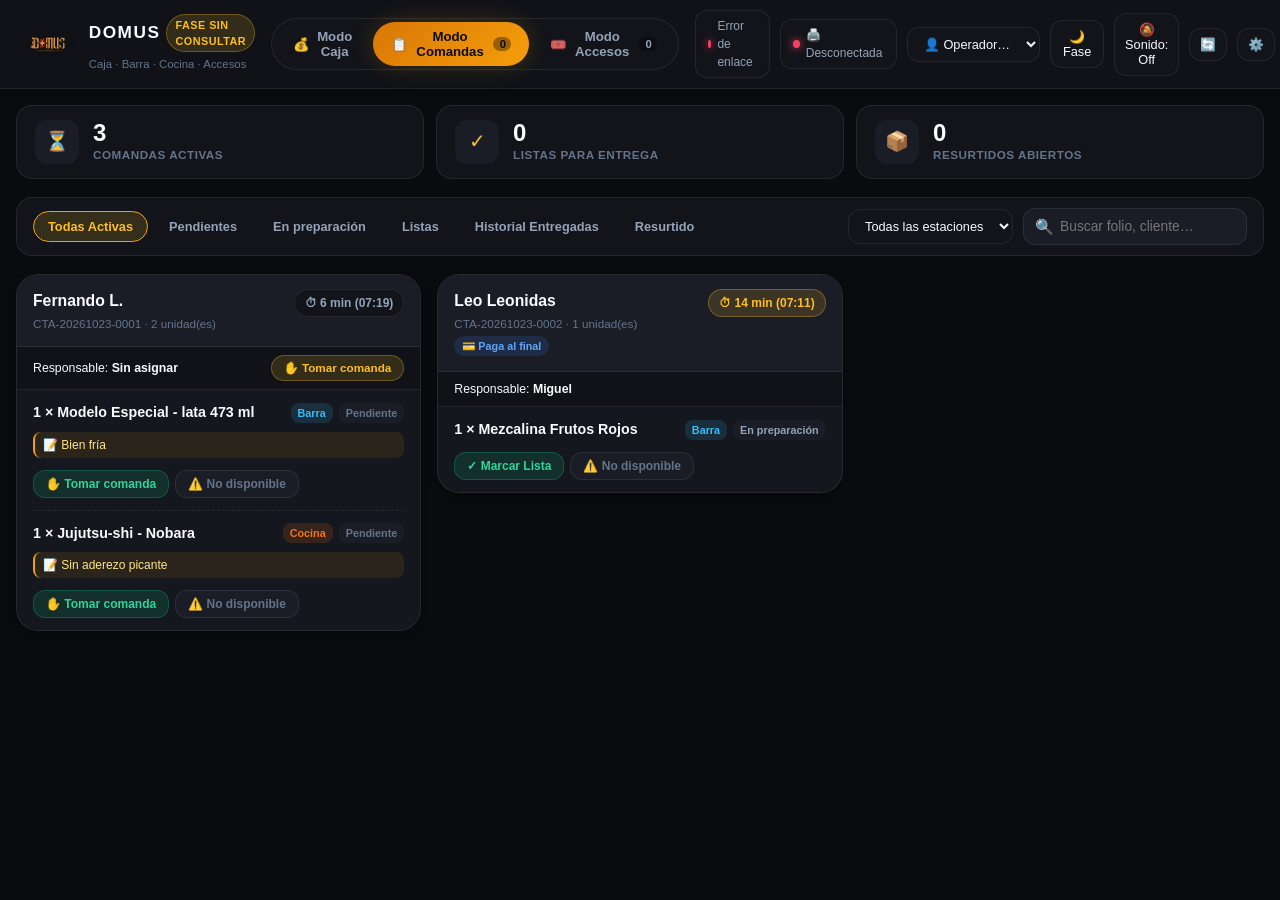
==== commit 920c49e0: "fix: bound operational reads and serialize Caja polling" ====
--- a/google-apps-script/Index.html
+++ b/google-apps-script/Index.html
@@ -3841,7 +3841,7 @@
   window.DOMUS_BUILD = {
     baseCommit: '2b7ba1f4030b1013555b93cb96cfcb594141fdcb',
     buildId: 'repair-reconcile-20261105',
-    ui: '20261111-history-read-24',
+    ui: '20261111-operational-reads-25',
     environment: isProductionLocked ? 'PRODUCTION' : 'STAGING'
   };
 
@@ -7187,154 +7187,173 @@
   function syncBackendData() {
     // Caja's explicit unlock owns authentication while this dialog is open.
     // Do not start background BARRA/CAJA prompts beneath it.
-    if($('cajaLockModal')?.classList.contains('open'))return;
-    // Phase is read with Caja's catalog, never by borrowing a KDS/access role.
-    if (STATE.mode === 'caja') {
-      callBackend('cajaSimpleDatos', [], data => {
-        STATE.journey=data.journey || {enabled:false,active:null};
-        renderJourney_();
-        STATE.operatingPeriod=data.operatingPeriod && typeof data.operatingPeriod.allowed==='boolean' ? data.operatingPeriod :
-          {allowed:false,message:'El servidor no acreditó el periodo operativo. Revisar la versión instalada antes de cobrar.'};
-        const periodStatus=$('cashPeriodStatus');
-        if(periodStatus){periodStatus.textContent=STATE.operatingPeriod.message;periodStatus.style.color=STATE.operatingPeriod.allowed?'var(--text-muted)':'var(--rose-400)';}
-        if (data.phase) {
-          STATE.phase = data.phase;
-          STATE.phaseSyncedFromServer = true;
-          const badge = $('currentPhaseBadge');
-          if (badge) badge.textContent = `Fase ${data.phase}`;
-        }
-        if (data.products && data.products.length) {
-          // FUENTE DE VERDAD: sólo el catálogo que el backend confirma como vendible.
-          // DEFAULT_CATALOG se usa únicamente para enriquecer presentación; nunca para
-          // introducir productos que Google Sheets no reconozca por nombre exacto.
-          const canonMapByName = new Map(DEFAULT_CATALOG.map(c => [c.name.trim().toLowerCase(), c]));
-          const catalogMap = new Map();
-
-          data.products.forEach(bp => {
-            const serverName = String(bp.name || '').trim();
-            const bName = serverName.toLowerCase();
-            if (!serverName || bName.includes('— staff')) return;
-
-            const canon = canonMapByName.get(bName);
-            const group = (canon && canon.group) || bp.group || '';
-            const routeHint = (group + ' ' + serverName).toLowerCase();
-            const destination = (canon && canon.destination) || bp.destination ||
-              (/sushi|comida|alimento|cocina|cannab|jujutsu/.test(routeHint) ? 'Cocina' : 'Barra');
-
-            catalogMap.set(bName, {
-              ...(canon || {}),
-              ...bp,
-              // Conservar SIEMPRE el nombre y precio exactos entregados por el servidor.
-              name: serverName,
-              price: Number(bp.price),
-              priceSolar: Number(bp.price),
-              priceLunar: Number(bp.price),
-              group: group,
-              destination: destination
+    if(STATE.backendReadPromise)return STATE.backendReadPromise;
+    if($('cajaLockModal')?.classList.contains('open')){scheduleBackendPoll_();return Promise.resolve();}
+    if(STATE.pollTimer)clearTimeout(STATE.pollTimer);
+    const mode=STATE.mode,role=getStationRole();
+    const current=()=>STATE.mode===mode && getStationRole()===role && !$('cajaLockModal')?.classList.contains('open');
+    STATE.pollFailed=false;
+    const read=(action,success,failure)=>new Promise((resolve,reject)=>{
+      if(!current()){resolve();return;}
+      callBackend(action,[],data=>{
+        try{if(current())success(data);resolve();}catch(e){reject(e);}
+      },err=>{try{if(current())failure(err);}finally{reject(err);}});
+    });
+    const run=async()=>{
+      const started=performance.now();
+      // Phase is read with Caja's catalog, never by borrowing a KDS/access role.
+      if (mode === 'caja') {
+        setCashPeriod_({allowed:false,message:'Consultando Caja; espera la respuesta antes de cobrar…'});
+        await read('cajaSimpleDatos', data => {
+          STATE.journey=data.journey || {enabled:false,active:null};
+          renderJourney_();
+          setCashPeriod_(data.operatingPeriod,performance.now()-started);
+          if (data.phase) {
+            STATE.phase = data.phase;
+            STATE.phaseSyncedFromServer = true;
+            const badge = $('currentPhaseBadge');
+            if (badge) badge.textContent = `Fase ${data.phase}`;
+          }
+          if (data.products && data.products.length) {
+            // FUENTE DE VERDAD: sólo el catálogo que el backend confirma como vendible.
+            // DEFAULT_CATALOG se usa únicamente para enriquecer presentación; nunca para
+            // introducir productos que Google Sheets no reconozca por nombre exacto.
+            const canonMapByName = new Map(DEFAULT_CATALOG.map(c => [c.name.trim().toLowerCase(), c]));
+            const catalogMap = new Map();
+
+            data.products.forEach(bp => {
+              const serverName = String(bp.name || '').trim();
+              const bName = serverName.toLowerCase();
+              if (!serverName || bName.includes('— staff')) return;
+
+              const canon = canonMapByName.get(bName);
+              const group = (canon && canon.group) || bp.group || '';
+              const routeHint = (group + ' ' + serverName).toLowerCase();
+              const destination = (canon && canon.destination) || bp.destination ||
+                (/sushi|comida|alimento|cocina|cannab|jujutsu/.test(routeHint) ? 'Cocina' : 'Barra');
+
+              catalogMap.set(bName, {
+                ...(canon || {}),
+                ...bp,
+                // Conservar SIEMPRE el nombre y precio exactos entregados por el servidor.
+                name: serverName,
+                price: Number(bp.price),
+                priceSolar: Number(bp.price),
+                priceLunar: Number(bp.price),
+                group: group,
+                destination: destination
+              });
             });
-          });
-
-          // En producción no se mezclan productos guardados sólo en localStorage:
-          // primero deben existir y ser devueltos por CATALOGO en Google Sheets.
-          if (!STATE.isProductionLocked) {
+
+            // En producción no se mezclan productos guardados sólo en localStorage:
+            // primero deben existir y ser devueltos por CATALOGO en Google Sheets.
+            if (!STATE.isProductionLocked) {
+              try {
+                const custom = JSON.parse(localStorage.getItem('domus_custom_products') || '[]');
+                if (Array.isArray(custom) && custom.length) {
+                  custom.forEach(p => {
+                    const key = String(p.name || '').trim().toLowerCase();
+                    if (key && !catalogMap.has(key)) catalogMap.set(key, p);
+                  });
+                }
+              } catch (e) {}
+            }
+
+            STATE.products = Array.from(catalogMap.values());
+            renderCategoryChips();
+            renderCatalog();
+          }
+          if (data.accounts) {
+            STATE.openAccounts = data.accounts;
+            renderAccountDropdown();
+          }
+          if (data.activities) {
+            STATE.activities = data.activities;
+            renderActivityDropdown();
+          }
+          if (data.lastReceipt) {
+            STATE.lastReceiptInfo = data.lastReceipt;
+          }
+          renderCatalog();
+        }, err => {
+          setCashPeriod_({allowed:false,message:'No se pudo verificar Caja: '+err.message+'. Sondeo detenido; usa Sincronizar para reintentar.'});
+          STATE.phaseSyncedFromServer=false;
+        });
+      }
+
+      // 2. Comandas en Modo Comandas y Modo Caja
+      if (mode === 'comandas' || mode === 'caja') {
+        await read('comandasSimpleDatos', d => {
+          if (d.orders) {
+            const currentKeys = new Set(d.orders.map(o => o.key));
+            if (STATE.seenOrderKeys.size > 0) {
+              const hasNew = [...currentKeys].some(k => !STATE.seenOrderKeys.has(k));
+              if (hasNew) playChime('alert');
+            }
+            STATE.seenOrderKeys = currentKeys;
+            STATE.comandas = d.orders;
+          }
+          if (d.history) STATE.historyComandas = d.history;
+          if (d.requests) STATE.restockRequests = d.requests;
+
+          updateKdsBadgeCount();
+          if (mode === 'comandas') renderComandasBoard();
+        }, err => {
+          console.warn('Fallo al refrescar comandas:', err);
+        });
+      }
+
+      // 3. Accesos exclusivamente en Modo Accesos
+      if (mode === 'accesos') {
+        const eventReadRevision = STATE.eventChangeRevision;
+        await read('accesoSimpleDatos', data => {
+          if (STATE.eventChangePending || eventReadRevision !== STATE.eventChangeRevision) return;
+          STATE.activityPolicyPending = data.activityPolicyPending === true;
+          if (Array.isArray(data.activities) && (data.activities.length || STATE.activityPolicyPending)) {
+            STATE.eventsList = data.activities;
+          }
+          // REGLA DE ORO DE GOBERNANZA:
+          // Si el backend devuelve activeActivity válido, USARLO incondicionalmente
+          // aunque su fecha sea el día calendario anterior (evento nocturno sobre medianoche).
+          if (data.activeActivity) {
+            STATE.activeActivity = data.activeActivity;
+            localStorage.setItem('domus_active_event', data.activeActivity);
+          } else if (STATE.activityPolicyPending) {
+            STATE.activeActivity = '';
+          } else if (!STATE.activeActivity) {
+            const forza = (STATE.eventsList || []).find(e => e.name && e.name.includes('Forza'));
+            STATE.activeActivity = forza ? forza.name : (STATE.eventsList[0] ? STATE.eventsList[0].name : 'Forza · sábado');
+          }
+          if (data.recentAccess) {
+            const backendRecords = data.recentAccess
+              .filter(isRealAccessRecord)
+              .filter(r => !STATE.deletedAccessIds.has(r.id || r.rowId))
+              .map(r => {
+                const id = r.id || r.rowId;
+                if (STATE.editedAccessMap[id]) {
+                  return { ...r, ...STATE.editedAccessMap[id] };
+                }
+                return r;
+              });
+            STATE.recentAccessList=backendRecords;
             try {
-              const custom = JSON.parse(localStorage.getItem('domus_custom_products') || '[]');
-              if (Array.isArray(custom) && custom.length) {
-                custom.forEach(p => {
-                  const key = String(p.name || '').trim().toLowerCase();
-                  if (key && !catalogMap.has(key)) catalogMap.set(key, p);
-                });
-              }
+              localStorage.setItem('domus_custom_access', JSON.stringify(STATE.recentAccessList.slice(0, 50)));
             } catch (e) {}
           }
-
-          STATE.products = Array.from(catalogMap.values());
-          renderCategoryChips();
-          renderCatalog();
-        }
-        if (data.accounts) {
-          STATE.openAccounts = data.accounts;
-          renderAccountDropdown();
-        }
-        if (data.activities) {
-          STATE.activities = data.activities;
-          renderActivityDropdown();
-        }
-        if (data.lastReceipt) {
-          STATE.lastReceiptInfo = data.lastReceipt;
-        }
-        renderCatalog();
-      }, err => {
-        console.warn('No se pudo leer datos de Caja desde el servidor:', err);
-      });
-    }
-
-    // 2. Comandas en Modo Comandas y Modo Caja
-    if (STATE.mode === 'comandas' || STATE.mode === 'caja') {
-      callBackend('comandasSimpleDatos', [], d => {
-        if (d.orders) {
-          const currentKeys = new Set(d.orders.map(o => o.key));
-          if (STATE.seenOrderKeys.size > 0) {
-            const hasNew = [...currentKeys].some(k => !STATE.seenOrderKeys.has(k));
-            if (hasNew) playChime('alert');
-          }
-          STATE.seenOrderKeys = currentKeys;
-          STATE.comandas = d.orders;
-        }
-        if (d.history) STATE.historyComandas = d.history;
-        if (d.requests) STATE.restockRequests = d.requests;
-
-        updateKdsBadgeCount();
-        if (STATE.mode === 'comandas') renderComandasBoard();
-      }, err => {
-        console.warn('Fallo al refrescar comandas:', err);
-      });
-    }
-
-    // 3. Accesos exclusivamente en Modo Accesos
-    if (STATE.mode === 'accesos') {
-      const eventReadRevision = STATE.eventChangeRevision;
-      callBackend('accesoSimpleDatos', [], data => {
-        if (STATE.eventChangePending || eventReadRevision !== STATE.eventChangeRevision) return;
-        STATE.activityPolicyPending = data.activityPolicyPending === true;
-        if (Array.isArray(data.activities) && (data.activities.length || STATE.activityPolicyPending)) {
-          STATE.eventsList = data.activities;
-        }
-        // REGLA DE ORO DE GOBERNANZA:
-        // Si el backend devuelve activeActivity válido, USARLO incondicionalmente
-        // aunque su fecha sea el día calendario anterior (evento nocturno sobre medianoche).
-        if (data.activeActivity) {
-          STATE.activeActivity = data.activeActivity;
-          localStorage.setItem('domus_active_event', data.activeActivity);
-        } else if (STATE.activityPolicyPending) {
-          STATE.activeActivity = '';
-        } else if (!STATE.activeActivity) {
-          const forza = (STATE.eventsList || []).find(e => e.name && e.name.includes('Forza'));
-          STATE.activeActivity = forza ? forza.name : (STATE.eventsList[0] ? STATE.eventsList[0].name : 'Forza · sábado');
-        }
-        if (data.recentAccess) {
-          const backendRecords = data.recentAccess
-            .filter(isRealAccessRecord)
-            .filter(r => !STATE.deletedAccessIds.has(r.id || r.rowId))
-            .map(r => {
-              const id = r.id || r.rowId;
-              if (STATE.editedAccessMap[id]) {
-                return { ...r, ...STATE.editedAccessMap[id] };
-              }
-              return r;
-            });
-          STATE.recentAccessList=backendRecords;
-          try {
-            localStorage.setItem('domus_custom_access', JSON.stringify(STATE.recentAccessList.slice(0, 50)));
-          } catch (e) {}
-        }
-        updateAccesosBadge();
-        renderAccesosView();
-      }, err => {
-        console.warn('Accesos: enlace de Google notificó:', err);
-      });
-    }
-  }
+          updateAccesosBadge();
+          renderAccesosView();
+        }, err => {
+          console.warn('Accesos: enlace de Google notificó:', err);
+        });
+      }
+    };
+    STATE.backendReadPromise=Promise.resolve().then(run).catch(err=>{
+      STATE.pollFailed=true;updateSyncPill('error');
+      console.warn('Consulta detenida; reintento manual sin reenviar operaciones:',err);
+    }).finally(()=>{STATE.backendReadPromise=null;scheduleBackendPoll_();});
+    return STATE.backendReadPromise;
+  }
+
 
   function updateAccesosBadge() {
     const badge = $('accessActiveCountBadge');
@@ -7346,12 +7365,46 @@
     badge.textContent = activeCount;
   }
 
+  function scheduleBackendPoll_() {
+    if(STATE.pollTimer)clearTimeout(STATE.pollTimer);
+    STATE.pollTimer=null;
+    if(!STATE.pollEnabled || STATE.pollFailed || STATE.backendReadPromise)return;
+    STATE.pollTimer=setTimeout(()=>{
+      if(document.hidden){scheduleBackendPoll_();return;}
+      syncBackendData();
+    },10000);
+  }
+
   function startPolling() {
-    if (STATE.pollTimer) clearInterval(STATE.pollTimer);
-    STATE.pollTimer = setInterval(() => {
-      if (document.hidden) return; // Pausa en pestañas en segundo plano
-      syncBackendData();
-    }, 10000);
+    STATE.pollEnabled=true;scheduleBackendPoll_();
+  }
+
+  function setCashPeriod_(period,duration=0) {
+    STATE.operatingPeriod=period && typeof period.allowed==='boolean'?period:
+      {allowed:false,message:'El servidor no acreditó el periodo operativo. Revisar la versión instalada antes de cobrar.'};
+    STATE.periodClock={mono:performance.now(),wall:Date.now(),duration:Math.max(0,duration)};
+    if(STATE.operatingPeriod.allowed)cashPeriodAllowed_();
+    const el=$('cashPeriodStatus');
+    if(el){el.textContent=STATE.operatingPeriod.message;el.style.color=STATE.operatingPeriod.allowed?'var(--text-muted)':'var(--rose-400)';}
+  }
+
+  function cashPeriodAllowed_() {
+    const p=STATE.operatingPeriod,c=STATE.periodClock;
+    if(!p || p.allowed!==true)return false;
+    try {
+      if(!c || !Number.isFinite(p.checkedAt) || !p.timeZone || !/^\d{4}-\d{2}-\d{2}$/.test(p.today) ||
+          !(p.start<=p.today && p.today<=p.end))throw Error('Periodo sin fecha/zona acreditadas.');
+      // Server clock plus elapsed monotonic/wall time; include full transit time
+      // conservatively. A suspended tab or a slow response cannot extend a day.
+      const elapsed=Math.max(0,performance.now()-c.mono,Date.now()-c.wall)+c.duration;
+      const parts=new Intl.DateTimeFormat('en-CA',{timeZone:p.timeZone,year:'numeric',month:'2-digit',day:'2-digit'}).formatToParts(new Date(p.checkedAt+elapsed));
+      const part=k=>parts.find(v=>v.type===k).value;
+      if(part('year')+'-'+part('month')+'-'+part('day')!==p.today)throw Error('Cambió la fecha operativa del libro.');
+      return true;
+    }catch(e){
+      p.allowed=false;p.message=e.message+' Sincroniza Caja antes de cobrar; no cambiar la fecha de venta.';
+      const el=$('cashPeriodStatus');if(el){el.textContent=p.message;el.style.color='var(--rose-400)';}return false;
+    }
   }
 
   function updateKdsBadgeCount() {
@@ -7645,7 +7698,7 @@
   let activePaymentMethod = 'Efectivo';
 
   function openPaymentModal() {
-    if(!STATE.operatingPeriod || STATE.operatingPeriod.allowed!==true){toast(STATE.operatingPeriod?.message || 'Periodo operativo sin verificar.','warn');return;}
+    if(!cashPeriodAllowed_()){toast(STATE.operatingPeriod?.message || 'Periodo operativo sin verificar.','warn');return;}
     const customer = $('customerNameInput').value.trim();
     if (!customer && !STATE.selectedAccountTicket) {
       toast('Por favor escribe el nombre o apodo del cliente.', 'warn');
@@ -7737,7 +7790,7 @@
   let paymentInFlight = false;
   async function confirmPaymentAndDispatch(isPaid) {
     if(paymentInFlight)return;
-    if(!STATE.operatingPeriod || STATE.operatingPeriod.allowed!==true){toast(STATE.operatingPeriod?.message || 'Periodo operativo sin verificar.','warn');return;}
+    if(!cashPeriodAllowed_()){toast(STATE.operatingPeriod?.message || 'Periodo operativo sin verificar.','warn');return;}
     if(STATE.journey?.enabled && !STATE.journey.active?.openingRequestId){toast('Abre una jornada antes de registrar la venta.','warn');return;}
     if (STATE.pendingSaleId && localStorage.getItem('domus_confirmation_' + STATE.pendingSaleId)) settleConfirmedBasket_(STATE.pendingSaleId);
     if ((!$('activitySelect') || !$('activitySelect').value)) {
@@ -10305,7 +10358,7 @@
     assertStagingProposalContext_();
     const retainedInventory=stagingRetainedInventory_(input);
     // Pin the exact backend supporting the reviewed retention contract.
-    const backendHash='ae76a4b2799bbf636b498cade21391755daf847eb1676f77cd3cc6e96262933e';
+    const backendHash='b07de85635e3e297ddc7decf45a195094619beb42bf7a1f9bbac0e71728a8e61';
     const deviceId=getDeviceId(),health=await transport_({action:'health',args:[],role:'GERENCIA',deviceId}),d=health && health.data;
     if(!health.ok || !d || d.environment!=='STAGING' || d.mainSheetId!=='114VSwo3bXyn_audh1LHr4qqjW5aSDSTP_bR_-Iz5dkg' ||
         d.opsSheetId!=='1NDpuyx6EfCHcoKW9CZ6pwR0oe2JS0aKpTTMa7RdqmlE' || d.build?.sourceSha256!==backendHash)
